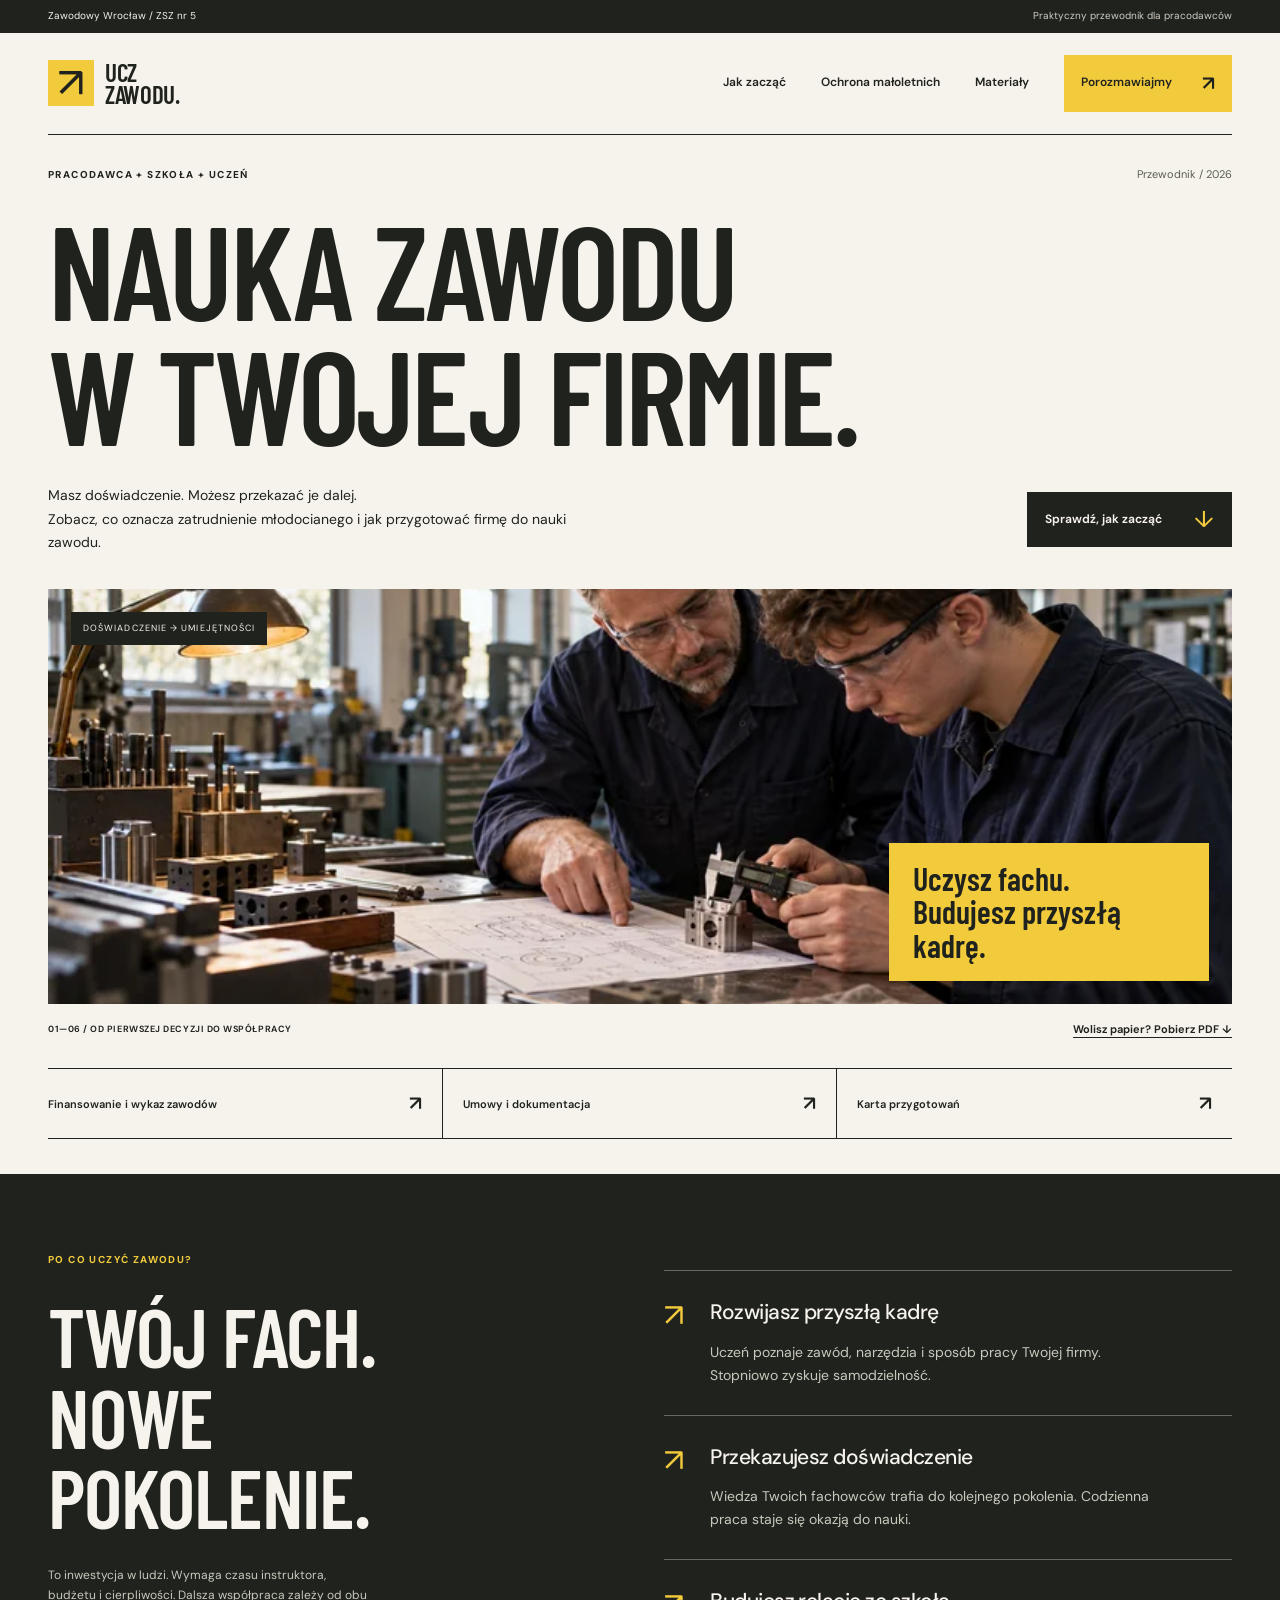
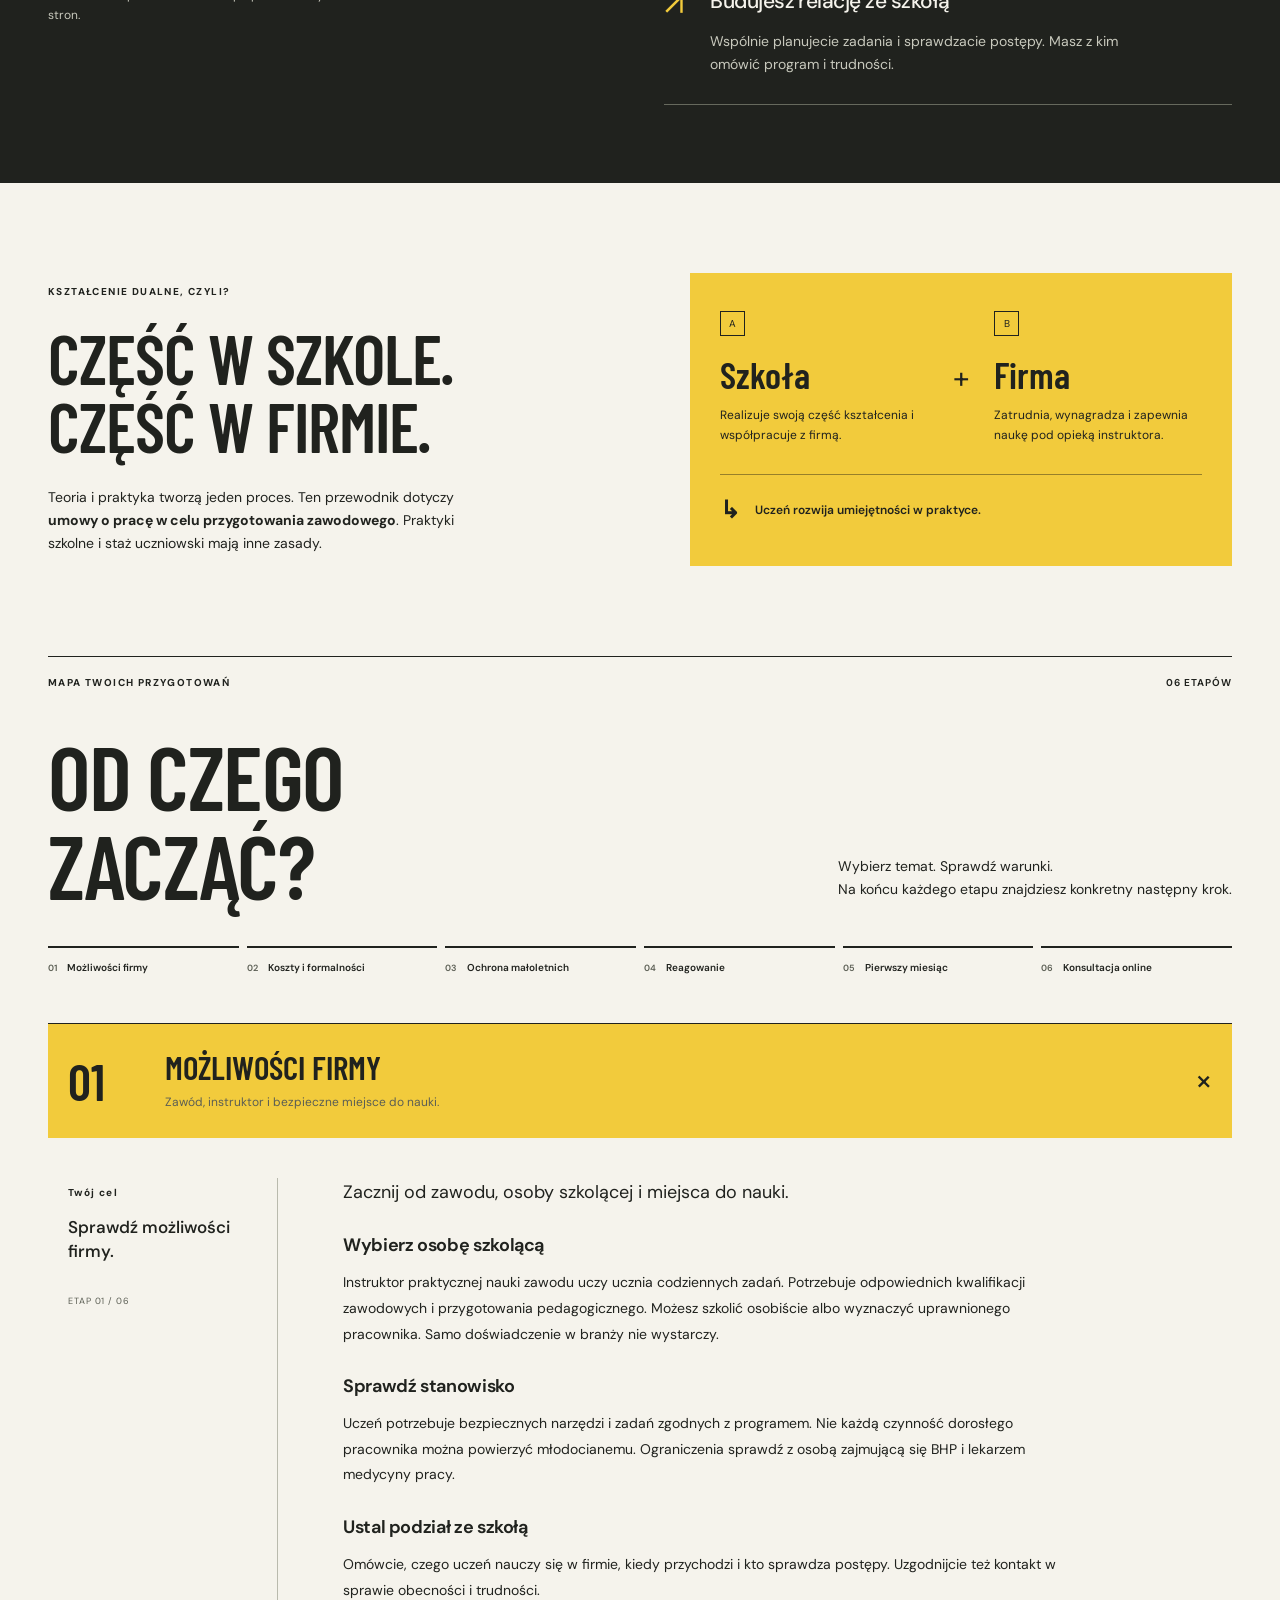
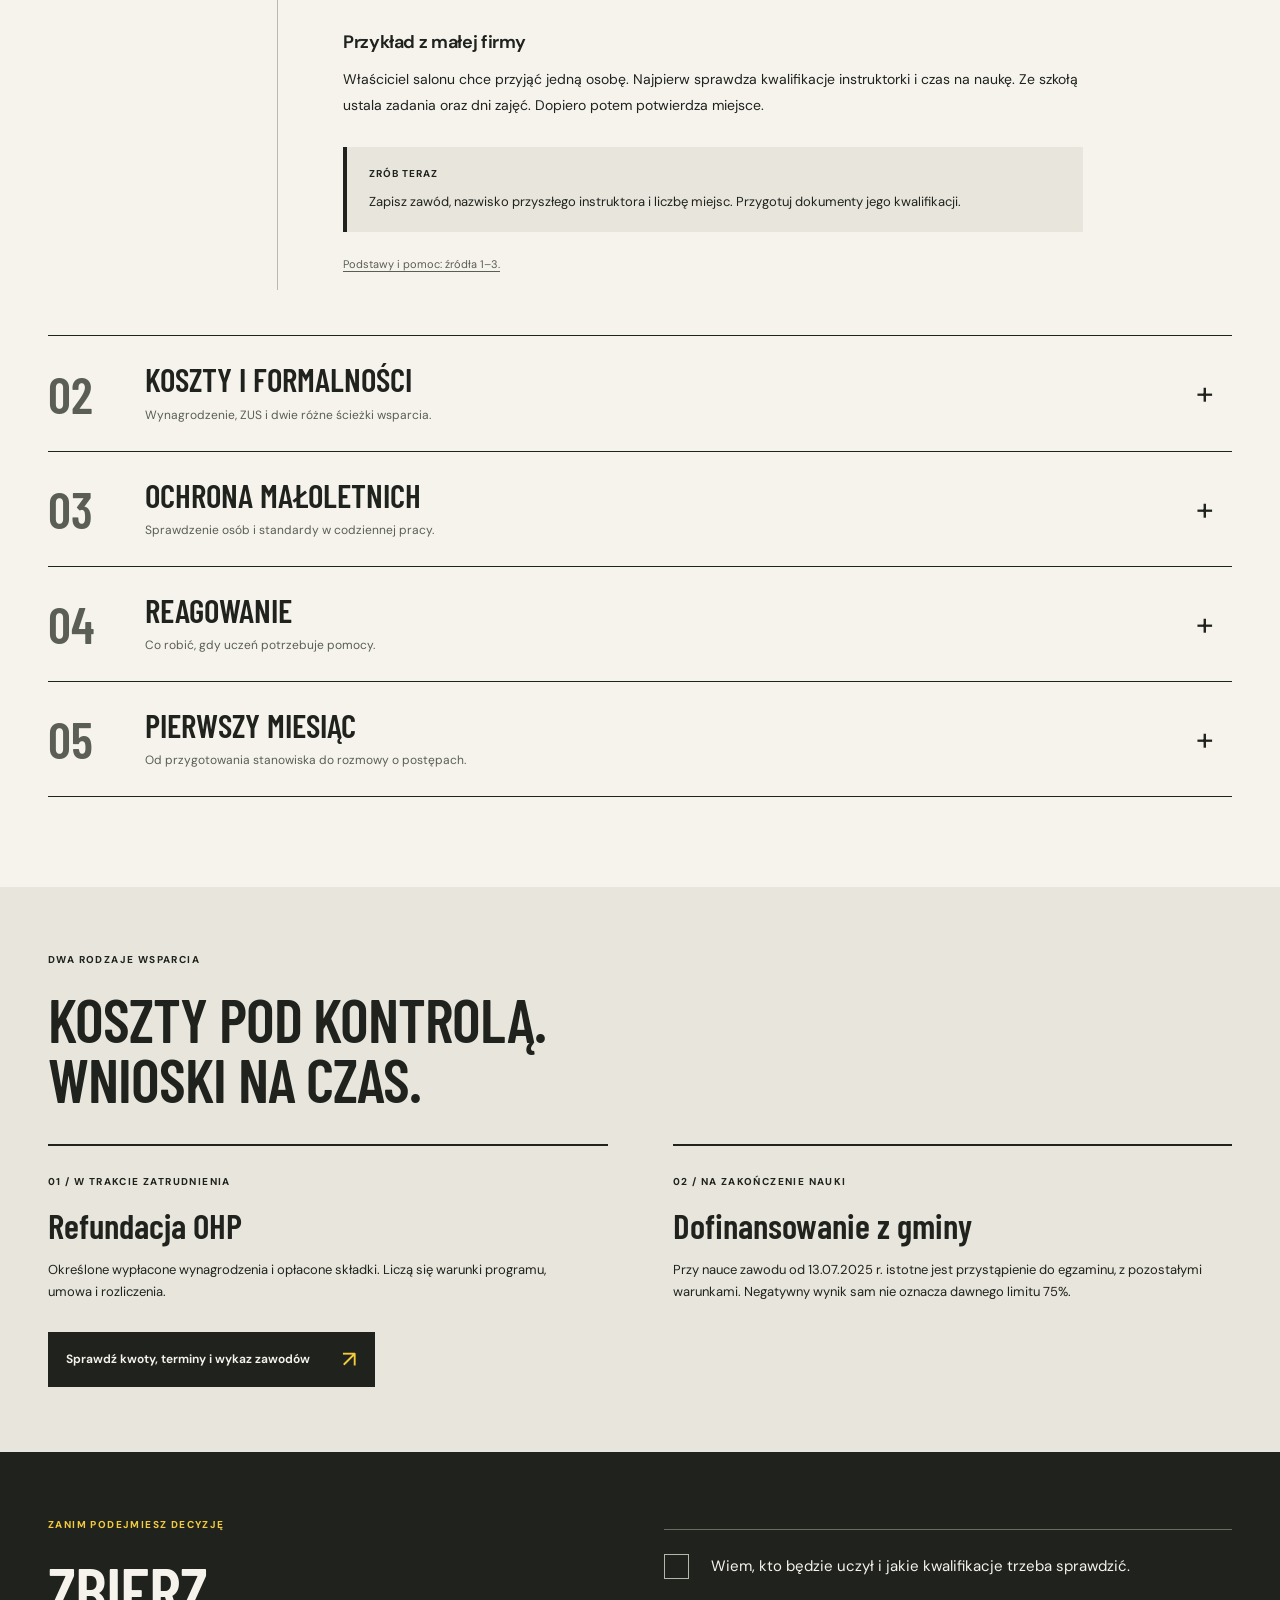
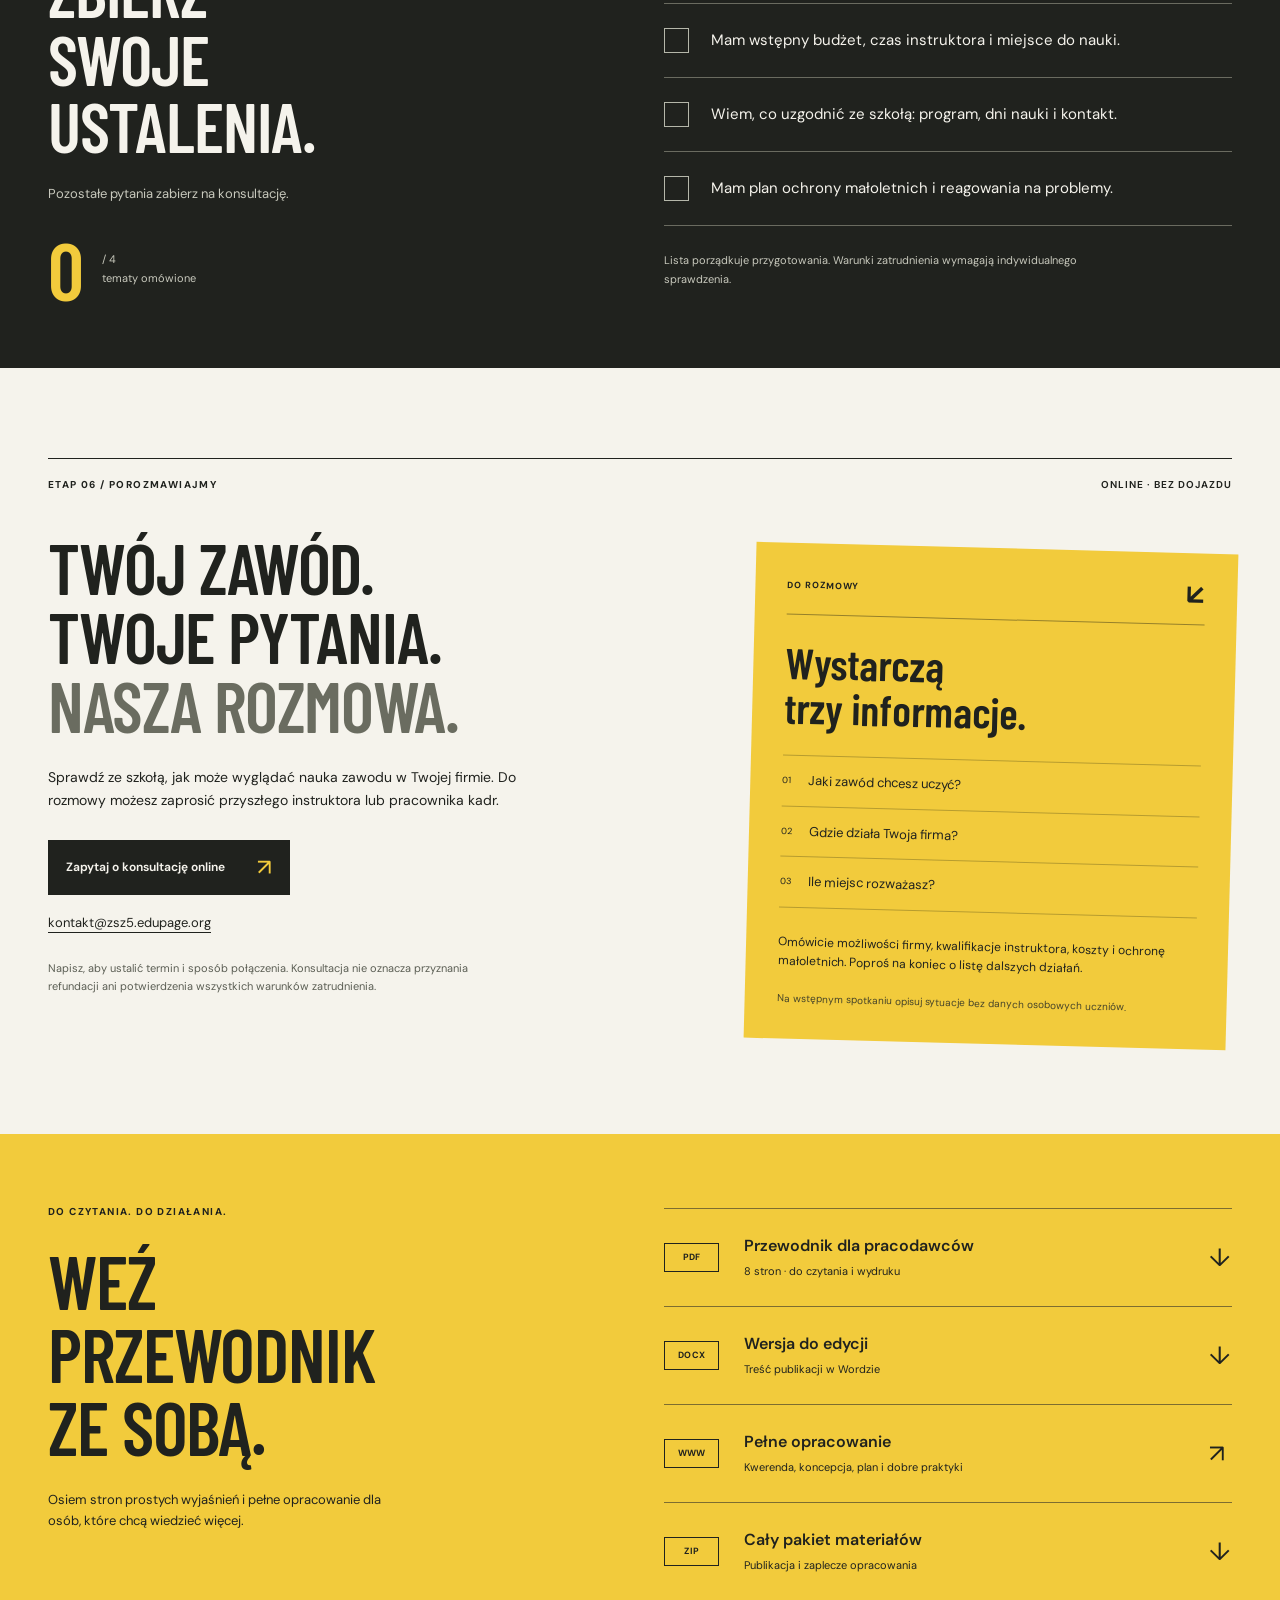
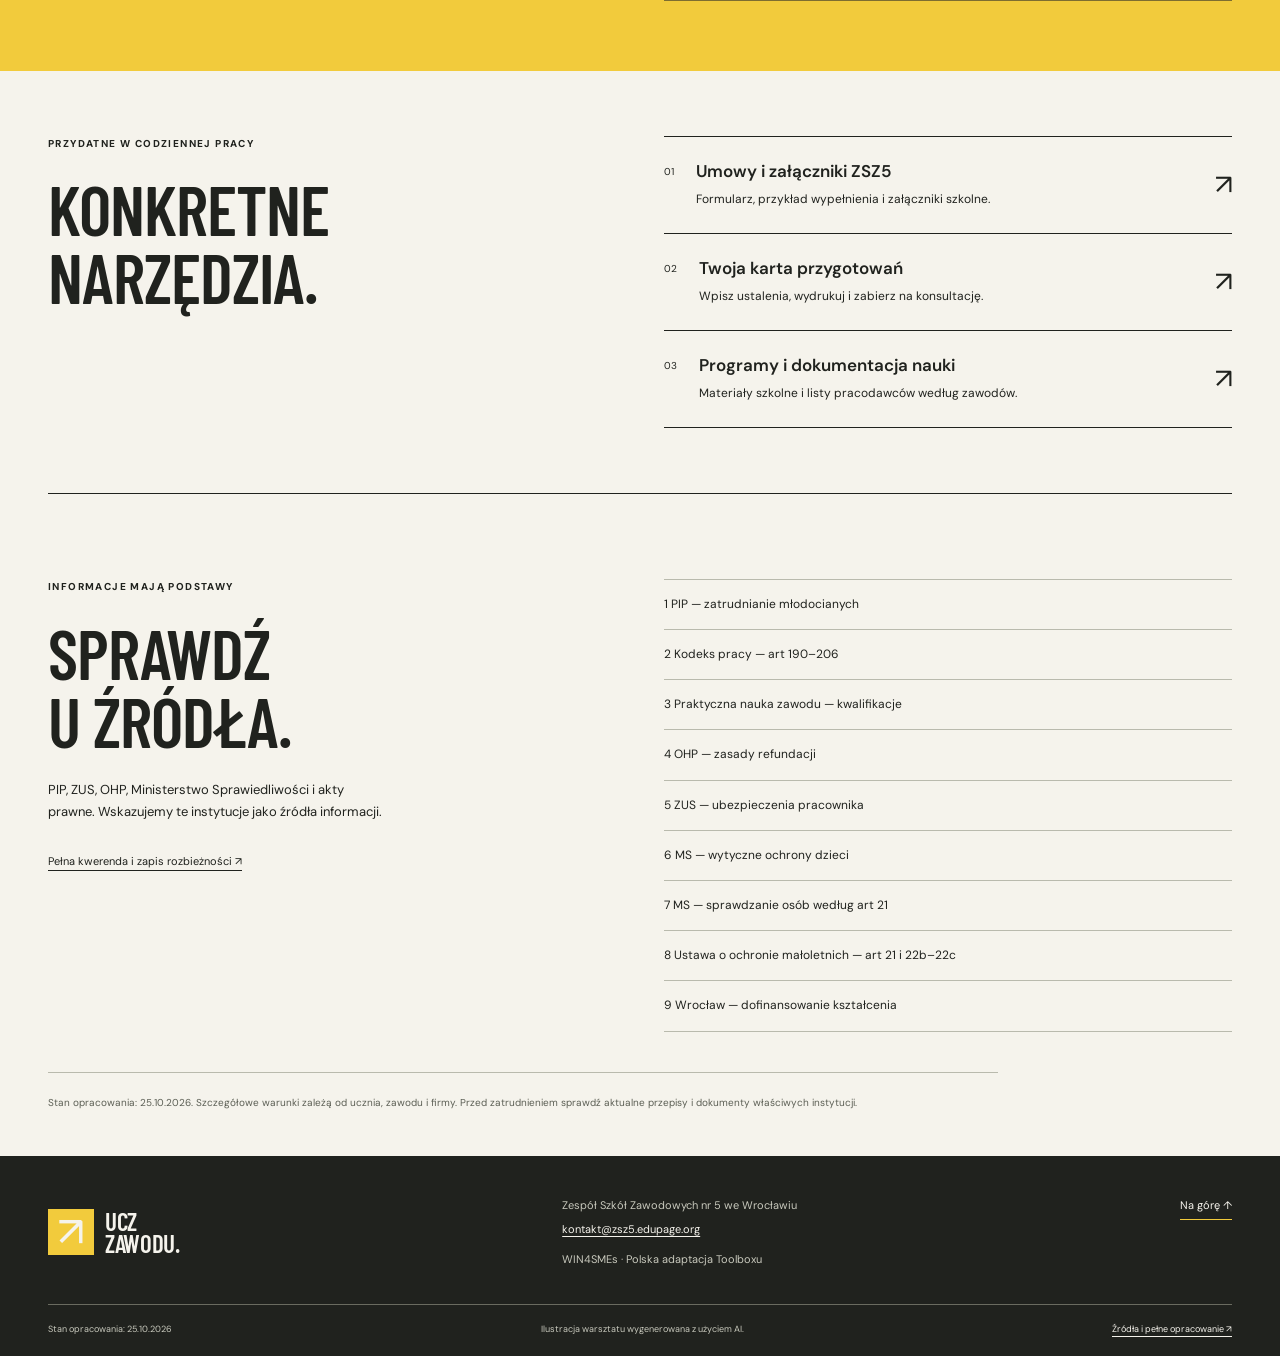
==== pracodawcy/index.html @ 510c62d0 "Replace school examples and source audit with ZSZ5 contracts and documentation" ====
<!doctype html><html lang="pl"><head><meta charset="utf-8"><meta name="viewport" content="width=device-width,initial-scale=1"><meta name="theme-color" content="#f2cb3c"><title>Nauka zawodu w Twojej firmie | Ucz zawodu</title><meta name="description" content="Przewodnik dla pracodawców. Sześć etapów: możliwości firmy, koszty, ochrona małoletnich, wdrożenie i konsultacja online."><meta property="og:title" content="Nauka zawodu w Twojej firmie"><meta property="og:description" content="Przewodnik dla pracodawców. Sześć etapów: możliwości firmy, koszty, ochrona małoletnich, wdrożenie i konsultacja online."><meta property="og:type" content="website"><meta property="og:locale" content="pl_PL"><meta property="og:image" content="https://adeodatus11.github.io/zawodowy-wroclaw/pracodawcy/assets/nauka-w-warsztacie-1600.webp"><link rel="canonical" href="https://adeodatus11.github.io/zawodowy-wroclaw/pracodawcy/"><link rel="icon" href="assets/favicon.svg" type="image/svg+xml"><link rel="preload" href="assets/barlow-condensed-semibold.woff2" as="font" type="font/woff2" crossorigin><link rel="preload" href="assets/dm-sans-variable.woff2" as="font" type="font/woff2" crossorigin><link rel="stylesheet" href="assets/atlas.css"><script src="assets/atlas.js" defer></script></head><body><a class="skip" href="#main">Przejdź do treści</a><div class="utility"><div class="container"><a href="../">Zawodowy Wrocław / ZSZ nr 5</a><span>Praktyczny przewodnik dla pracodawców</span></div></div><header class="site-header container"><a class="identity" href="./" aria-label="Ucz zawodu — strona główna"><span class="brand-symbol" aria-hidden="true">↗</span><span>UCZ<br>ZAWODU.</span></a><button class="menu-button" aria-expanded="false" aria-controls="menu" hidden>Menu <span aria-hidden="true">+</span></button><nav id="menu" aria-label="Nawigacja główna"><a href="./#przewodnik">Jak zacząć</a><a href="./#ochrona">Ochrona małoletnich</a><a href="./#materialy">Materiały</a><a class="nav-contact" href="./#konsultacja">Porozmawiajmy <span aria-hidden="true">↗</span></a></nav></header><main id="main"><section class="hero container"><div class="hero-meta"><p class="label">PRACODAWCA + SZKOŁA + UCZEŃ</p><p class="edition">Przewodnik / 2026</p></div><h1>NAUKA ZAWODU<br><span>W TWOJEJ FIRMIE.</span></h1><div class="hero-bottom"><p>Masz doświadczenie. Możesz przekazać je dalej.<br> Zobacz, co oznacza zatrudnienie młodocianego i jak przygotować firmę do nauki zawodu.</p><a class="action action-black" href="#przewodnik">Sprawdź, jak zacząć <span aria-hidden="true">↓</span></a></div><figure class="hero-scene"><img src="assets/nauka-w-warsztacie-1600.webp" srcset="assets/nauka-w-warsztacie-800.webp 800w, assets/nauka-w-warsztacie-1600.webp 1600w" sizes="(max-width:767px) calc(100vw - 36px),calc(100vw - 96px)" width="1600" height="667" fetchpriority="high" alt="Ilustracja AI: instruktor i młody dorosły wspólnie sprawdzają metalowy element przy stole warsztatowym."><figcaption><span class="scene-label">DOŚWIADCZENIE → UMIEJĘTNOŚCI</span><span class="scene-note">Uczysz fachu.<br>Budujesz przyszłą kadrę.</span></figcaption></figure><div class="hero-footnote"><span>01—06 / OD PIERWSZEJ DECYZJI DO WSPÓŁPRACY</span><a href="pliki/przewodnik-dla-pracodawcow.pdf">Wolisz papier? Pobierz PDF ↓</a></div></section><nav class="quick-resources container" aria-label="Szybki dostęp do materiałów"><a href="finansowanie.html">Finansowanie i wykaz zawodów <span aria-hidden="true">↗</span></a><a href="dokumenty.html">Umowy i dokumentacja <span aria-hidden="true">↗</span></a><a href="karta-startowa.html">Karta przygotowań <span aria-hidden="true">↗</span></a></nav>
<section class="why-section" id="korzysci"><div class="container why-layout"><div><p class="label">PO CO UCZYĆ ZAWODU?</p><h2>TWÓJ FACH.<br>NOWE<br>POKOLENIE.</h2><p class="why-note">To inwestycja w ludzi. Wymaga czasu instruktora, budżetu i cierpliwości. Dalsza współpraca zależy od obu stron.</p></div><div class="benefit-stack"><article><span>↗</span><div><h3>Rozwijasz przyszłą kadrę</h3><p>Uczeń poznaje zawód, narzędzia i sposób pracy Twojej firmy. Stopniowo zyskuje samodzielność.</p></div></article><article><span>↗</span><div><h3>Przekazujesz doświadczenie</h3><p>Wiedza Twoich fachowców trafia do kolejnego pokolenia. Codzienna praca staje się okazją do nauki.</p></div></article><article><span>↗</span><div><h3>Budujesz relację ze szkołą</h3><p>Wspólnie planujecie zadania i sprawdzacie postępy. Masz z kim omówić program i trudności.</p></div></article></div></div></section>
<section class="model-section container"><div class="model-heading"><p class="label">KSZTAŁCENIE DUALNE, CZYLI?</p><h2>CZĘŚĆ W SZKOLE.<br>CZĘŚĆ W FIRMIE.</h2><p>Teoria i praktyka tworzą jeden proces. Ten przewodnik dotyczy <strong>umowy o pracę w celu przygotowania zawodowego</strong>. Praktyki szkolne i staż uczniowski mają inne zasady.</p></div><div class="role-diagram"><div><span class="role-index">A</span><h3>Szkoła</h3><p>Realizuje swoją część kształcenia i współpracuje z firmą.</p></div><span class="role-connector" aria-hidden="true">+</span><div><span class="role-index">B</span><h3>Firma</h3><p>Zatrudnia, wynagradza i zapewnia naukę pod opieką instruktora.</p></div><p class="role-result"><span aria-hidden="true">↳</span> Uczeń rozwija umiejętności w praktyce.</p></div></section>
<section class="guide-section container" id="przewodnik"><div class="section-top"><p class="label">MAPA TWOICH PRZYGOTOWAŃ</p><span>06 ETAPÓW</span></div><div class="guide-heading"><h2>OD CZEGO<br>ZACZĄĆ?</h2><p>Wybierz temat. Sprawdź warunki.<br>Na końcu każdego etapu znajdziesz konkretny następny krok.</p></div><nav class="chapter-index" aria-label="Etapy przewodnika"><a href="#firma"><span>01</span>Możliwości firmy</a><a href="#koszty"><span>02</span>Koszty i formalności</a><a href="#ochrona"><span>03</span>Ochrona małoletnich</a><a href="#reagowanie"><span>04</span>Reagowanie</a><a href="#wdrozenie"><span>05</span>Pierwszy miesiąc</a><a href="#konsultacja"><span>06</span>Konsultacja online</a></nav><div class="chapters"><details class="chapter" id="firma" open><summary><span class="chapter-num">01</span><span class="chapter-title"><h3>Możliwości firmy</h3><span>Zawód, instruktor i bezpieczne miejsce do nauki.</span></span><span class="chapter-plus" aria-hidden="true">+</span></summary><div class="chapter-inside"><div class="chapter-aside"><span class="label">Twój cel</span><p>Sprawdź możliwości firmy.</p><span class="chapter-tag">ETAP 01 / 06</span></div><div class="prose"><p>Zacznij od zawodu, osoby szkolącej i miejsca do nauki.</p>
<h4>Wybierz osobę szkolącą</h4>
<p>Instruktor praktycznej nauki zawodu uczy ucznia codziennych zadań. Potrzebuje odpowiednich kwalifikacji zawodowych i przygotowania pedagogicznego. Możesz szkolić osobiście albo wyznaczyć uprawnionego pracownika. Samo doświadczenie w branży nie wystarczy.</p>
<h4>Sprawdź stanowisko</h4>
<p>Uczeń potrzebuje bezpiecznych narzędzi i zadań zgodnych z programem. Nie każdą czynność dorosłego pracownika można powierzyć młodocianemu. Ograniczenia sprawdź z osobą zajmującą się BHP i lekarzem medycyny pracy.</p>
<h4>Ustal podział ze szkołą</h4>
<p>Omówcie, czego uczeń nauczy się w firmie, kiedy przychodzi i kto sprawdza postępy. Uzgodnijcie też kontakt w sprawie obecności i trudności.</p>
<h4>Przykład z małej firmy</h4>
<p>Właściciel salonu chce przyjąć jedną osobę. Najpierw sprawdza kwalifikacje instruktorki i czas na naukę. Ze szkołą ustala zadania oraz dni zajęć. Dopiero potem potwierdza miejsce.</p>
<blockquote>
<p><strong>Zrób teraz</strong></p>
<p>Zapisz zawód, nazwisko przyszłego instruktora i liczbę miejsc. Przygotuj dokumenty jego kwalifikacji.</p>
</blockquote>
<p><a href="#zrodla">Podstawy i pomoc: źródła 1–3.</a></p>
</div></div></details><details class="chapter" id="koszty"><summary><span class="chapter-num">02</span><span class="chapter-title"><h3>Koszty i formalności</h3><span>Wynagrodzenie, ZUS i dwie różne ścieżki wsparcia.</span></span><span class="chapter-plus" aria-hidden="true">+</span></summary><div class="chapter-inside"><div class="chapter-aside"><span class="label">Twój cel</span><p>Ustal koszty i formalności.</p><span class="chapter-tag">ETAP 02 / 06</span></div><div class="prose"><p>Zatrudnienie ucznia oznacza płacę, składki i czas poświęcony na naukę.</p>
<h4>Policz pełny koszt</h4>
<ul>
<li>
<p>Wynagrodzenie brutto i składki finansowane przez firmę.</p>
</li>
<li>
<p>Czas instruktora oraz obsługa kadr i rozliczeń.</p>
</li>
<li>
<p>Badania, szkolenia BHP, odzież, ochrona i materiały do nauki.</p>
</li>
</ul>
<p>Minimum płacy zależy od etapu nauki i przeciętnego wynagrodzenia. Zmienia się w ciągu roku. Poproś kadry o wyliczenie na miesiąc rozpoczęcia pracy.</p>
<h4>Sprawdź dwie formy wsparcia</h4>
<p>Refundacja OHP może pokryć określone wydatki na płace i składki. Potrzebujesz wniosku, spełnienia warunków i umowy. Wydatki ponosisz przed ich rozliczeniem.</p>
<p>Dofinansowanie z gminy dotyczy kosztów kształcenia. To osobny wniosek i decyzja. Właściwa gmina zależy od miejsca zamieszkania młodocianego. Kwotę, termin i warunki sprawdź przed złożeniem wniosku.</p>
<h4>Przygotuj zatrudnienie</h4>
<p>Potrzebne są m.in. pisemna umowa, badania przed pracą, dokumentacja i zgłoszenie do ZUS. Status ucznia nie zwalnia ze składek. Umowa służy nauce zawodu; jej zakończenie nie następuje automatycznie wraz z końcem szkoły.</p>
<blockquote>
<p><strong>Zrób teraz</strong></p>
<p>Ustal z kadrami budżet i listę dokumentów. Nie odejmuj od kosztów wsparcia, którego jeszcze nie przyznano.</p>
</blockquote>
<p><a href="#zrodla">Podstawy i pomoc: źródła 1, 4 i 5.</a></p>
</div></div></details><details class="chapter" id="ochrona"><summary><span class="chapter-num">03</span><span class="chapter-title"><h3>Ochrona małoletnich</h3><span>Sprawdzenie osób i standardy w codziennej pracy.</span></span><span class="chapter-plus" aria-hidden="true">+</span></summary><div class="chapter-inside"><div class="chapter-aside"><span class="label">Twój cel</span><p>Przygotuj ochronę małoletnich.</p><span class="chapter-tag">ETAP 03 / 06</span></div><div class="prose"><p>Małoletni to osoba, która nie ukończyła 18 lat. Powinna wiedzieć, jak jest chroniona i do kogo może się zwrócić.</p>
<p>„Ustawa Kamilka” to potoczna nazwa zmian wzmacniających ochronę dzieci. W firmie prowadzącej naukę zawodu oznacza to konkretne zasady i działania. Sam podpis ucznia pod dokumentem nie wystarczy.</p>
<h4>Sprawdź osoby prowadzące naukę</h4>
<p>Przed dopuszczeniem do nauczania lub opieki ustal, kto podlega sprawdzeniu. Sprawdź wymagane rejestry i odbierz informację z Krajowego Rejestru Karnego w ustawowym zakresie. Mogą być potrzebne dokumenty zagraniczne. Zachowaj potwierdzenia. Sprawdzenie publicznej listy w internecie nie zastępuje tej procedury.</p>
<h4>Wprowadź zasady w swojej firmie</h4>
<p>Skorzystaj z ministerialnego wzoru dla nauki zawodu i dopasuj go do zakładu. Opisz bezpieczne relacje, zachowania niedozwolone, zgłaszanie problemów i reagowanie. Wyznacz odpowiedzialne osoby. Uwzględnij kontakt online, ochronę wizerunku oraz potrzeby uczniów z niepełnosprawnościami.</p>
<h4>Wyjaśnij je ludziom</h4>
<p>Przygotuj zespół. Udostępnij pełne standardy i krótszą wersję zrozumiałą dla uczniów, w lokalu i na stronie internetowej. Oceniaj je co najmniej raz na dwa lata, a wnioski zapisuj. Aktualizuj, gdy potrzeba.</p>
<blockquote>
<p><strong>Zrób teraz</strong></p>
<p>Ustal, kto wdraża standardy i sprawdza osoby szkolące. To dwa odrębne zadania.</p>
</blockquote>
<p><a href="#zrodla">Podstawy i pomoc: źródła 6–8. To mapa działań, nie gotowy komplet standardów.</a></p>
</div></div></details><details class="chapter" id="reagowanie"><summary><span class="chapter-num">04</span><span class="chapter-title"><h3>Reagowanie</h3><span>Co robić, gdy uczeń potrzebuje pomocy.</span></span><span class="chapter-plus" aria-hidden="true">+</span></summary><div class="chapter-inside"><div class="chapter-aside"><span class="label">Twój cel</span><p>Naucz zespół reagować.</p><span class="chapter-tag">ETAP 04 / 06</span></div><div class="prose"><p>Zasady mają działać także wtedy, gdy sytuacja jest nieprzyjemna lub zaskakująca.</p>
<h4>Ktoś wyśmiewa ucznia</h4>
<p>Przerwij zachowanie. Porozmawiaj z uczniem spokojnie, bez publicznego wypytywania. Zastosuj procedurę firmy i przekaż sprawę wyznaczonej osobie. Nie uznawaj poniżania za „naukę odporności”.</p>
<h4>Uczeń mówi o przemocy</h4>
<p>Wysłuchaj go i zadbaj o bezpieczeństwo. Nie obiecuj pełnej tajemnicy. Zapisz fakty i słowa ucznia, bez własnego śledztwa. Uruchom procedurę pomocy oraz właściwe zawiadomienie. Przy podejrzeniu przestępstwa może być potrzebna policja lub prokuratura; w innych sytuacjach także sąd rodzinny.</p>
<p>Jeżeli zagrożone jest życie lub zdrowie, dzwoń pod 112. Nie czekaj na konsultację online. Gdy podejrzenie dotyczy rodzica, nie przekazuj mu automatycznie informacji, które mogą narazić ucznia.</p>
<h4>Chcesz pokazać ucznia w internecie</h4>
<p>Najpierw sprawdź zasady wykorzystania wizerunku i wymagane zgody. Nauka w firmie nie oznacza zgody na zdjęcia reklamowe. Odmowa udziału w promocji nie może pogarszać traktowania ucznia.</p>
<h4>Uczeń nie wie do kogo pójść</h4>
<p>Podaj mu konkretną osobę i zastępstwo. Zapewnij inną drogę zgłoszenia, gdy problem dotyczy instruktora lub właściciela. Uzgodnij kontakt ze szkołą.</p>
<blockquote>
<p><strong>Zrób teraz</strong></p>
<p>Przećwicz z zespołem jeden przykład. Każdy powinien wiedzieć, komu i jak zgłasza problem.</p>
</blockquote>
<p>Przykłady wdrożeniowe. Dostosuj działania do zdarzenia i procedur; źródła 6–8.</p>
</div></div></details><details class="chapter" id="wdrozenie"><summary><span class="chapter-num">05</span><span class="chapter-title"><h3>Pierwszy miesiąc</h3><span>Od przygotowania stanowiska do rozmowy o postępach.</span></span><span class="chapter-plus" aria-hidden="true">+</span></summary><div class="chapter-inside"><div class="chapter-aside"><span class="label">Twój cel</span><p>Zaplanuj pierwszy miesiąc.</p><span class="chapter-tag">ETAP 05 / 06</span></div><div class="prose"><p>Uczeń powinien od początku wiedzieć, czego się uczy i kto mu pomaga.</p>
<h4>Przed pierwszym dniem</h4>
<p>Sprawdź umowę, badania, kwalifikacje instruktora i wymagane sprawdzenia osób szkolących. Przygotuj bezpieczne stanowisko, dokumenty oraz plan wdrożenia. Przed dopuszczeniem do pracy przeprowadź wymagane szkolenia BHP.</p>
<h4>Pierwszego dnia</h4>
<p>Przedstaw instruktora i zespół. Pokaż miejsce pracy, środki ochrony i drogę zgłoszenia problemu. Wyjaśnij zasady obecności, kontaktu i ochrony małoletnich. Poproś ucznia, aby własnymi słowami powiedział, co zrobi, gdy czegoś nie rozumie.</p>
<h4>W kolejnych tygodniach</h4>
<p>Zaczynaj od prostych zadań. Pokazuj, pozwalaj ćwiczyć pod nadzorem i udzielaj konkretnej informacji zwrotnej. Krótką rozmowę o postępach warto wpisać do planu tygodnia. Ze szkołą sprawdzaj realizację programu.</p>
<h4>Pamiętaj o czasie i odpoczynku</h4>
<p>Obowiązkowa nauka szkolna wlicza się do czasu pracy. Dla młodocianych obowiązują limity zależne od wieku oraz zakaz nadgodzin i pracy nocnej. Urlop planujesz według przepisów, w powiązaniu z feriami. Grafik uzgodnij ze szkołą i kadrami.</p>
<blockquote>
<p><strong>Zrób teraz</strong></p>
<p>Przygotuj plan pierwszego tygodnia. Wpisz zadania, osobę prowadzącą i termin krótkiej rozmowy o postępach.</p>
</blockquote>
<p><a href="#zrodla">Podstawy i pomoc: źródła 1–3 oraz 6–8.</a></p>
</div></div></details></div></section>
<section class="funding-band"><div class="container"><div class="funding-band-title"><p class="label">DWA RODZAJE WSPARCIA</p><h2>KOSZTY POD KONTROLĄ.<br>WNIOSKI NA CZAS.</h2></div><div class="funding-routes"><article><span class="label">01 / W TRAKCIE ZATRUDNIENIA</span><h3>Refundacja OHP</h3><p>Określone wypłacone wynagrodzenia i opłacone składki. Liczą się warunki programu, umowa i rozliczenia.</p></article><article><span class="label">02 / NA ZAKOŃCZENIE NAUKI</span><h3>Dofinansowanie z gminy</h3><p>Przy nauce zawodu od 13.07.2025 r. istotne jest przystąpienie do egzaminu, z pozostałymi warunkami. Negatywny wynik sam nie oznacza dawnego limitu 75%.</p></article></div><a class="action action-black" href="finansowanie.html">Sprawdź kwoty, terminy i wykaz zawodów <span aria-hidden="true">↗</span></a></div></section><section class="readiness-section"><div class="container readiness-layout"><div class="readiness-heading"><p class="label">ZANIM PODEJMIESZ DECYZJĘ</p><h2>ZBIERZ<br>SWOJE<br>USTALENIA.</h2><p>Pozostałe pytania zabierz na konsultację.</p><div class="readiness-counter" aria-live="polite"><strong data-check-count>0</strong><span>/ 4<br>tematy omówione</span></div></div><fieldset class="readiness"><legend class="sr-only">Lista przygotowań firmy</legend><label><input type="checkbox" data-ready><span>Wiem, kto będzie uczył i jakie kwalifikacje trzeba sprawdzić.</span></label><label><input type="checkbox" data-ready><span>Mam wstępny budżet, czas instruktora i miejsce do nauki.</span></label><label><input type="checkbox" data-ready><span>Wiem, co uzgodnić ze szkołą: program, dni nauki i kontakt.</span></label><label><input type="checkbox" data-ready><span>Mam plan ochrony małoletnich i reagowania na problemy.</span></label><p class="small">Lista porządkuje przygotowania. Warunki zatrudnienia wymagają indywidualnego sprawdzenia.</p></fieldset></div></section>
<section class="consultation container" id="konsultacja"><div class="section-top"><p class="label">ETAP 06 / POROZMAWIAJMY</p><span>ONLINE · BEZ DOJAZDU</span></div><div class="consultation-grid"><div><h2>TWÓJ ZAWÓD.<br>TWOJE PYTANIA.<br><span>NASZA ROZMOWA.</span></h2><p>Sprawdź ze szkołą, jak może wyglądać nauka zawodu w Twojej firmie. Do rozmowy możesz zaprosić przyszłego instruktora lub pracownika kadr.</p><a class="action action-black" href="mailto:kontakt@zsz5.edupage.org?subject=Konsultacja%20online%20%E2%80%94%20nauka%20zawodu&body=Dzie%C5%84%20dobry%2C%0AChc%C4%99%20sprawdzi%C4%87%20mo%C5%BCliwo%C5%9B%C4%87%20nauki%20zawodu%20w%20mojej%20firmie.%0AZaw%C3%B3d%3A%20%0AMiejscowo%C5%9B%C4%87%3A%20%0APlanowana%20liczba%20miejsc%3A%20%0ACzy%20mo%C5%BCemy%20um%C3%B3wi%C4%87%20konsultacj%C4%99%20online%3F">Zapytaj o konsultację online <span aria-hidden="true">↗</span></a><a class="email" href="mailto:kontakt@zsz5.edupage.org">kontakt@zsz5.edupage.org</a><p class="small">Napisz, aby ustalić termin i sposób połączenia. Konsultacja nie oznacza przyznania refundacji ani potwierdzenia wszystkich warunków zatrudnienia.</p></div><aside class="meeting-note"><div class="note-top"><span>DO ROZMOWY</span><span aria-hidden="true">↙</span></div><h3>Wystarczą<br>trzy informacje.</h3><ol><li><span>01</span>Jaki zawód chcesz uczyć?</li><li><span>02</span>Gdzie działa Twoja firma?</li><li><span>03</span>Ile miejsc rozważasz?</li></ol><p>Omówicie możliwości firmy, kwalifikacje instruktora, koszty i ochronę małoletnich. Poproś na koniec o listę dalszych działań.</p><p class="small">Na wstępnym spotkaniu opisuj sytuacje bez danych osobowych uczniów.</p></aside></div></section>
<section class="materials" id="materialy"><div class="container materials-layout"><div><p class="label">DO CZYTANIA. DO DZIAŁANIA.</p><h2>WEŹ<br>PRZEWODNIK<br>ZE SOBĄ.</h2><p>Osiem stron prostych wyjaśnień i pełne opracowanie dla osób, które chcą wiedzieć więcej.</p></div><div class="download-list"><a href="pliki/przewodnik-dla-pracodawcow.pdf"><span class="file-type">PDF</span><span><strong>Przewodnik dla pracodawców</strong><small>8 stron · do czytania i wydruku</small></span><span aria-hidden="true">↓</span></a><a href="pliki/przewodnik-dla-pracodawcow.docx" download><span class="file-type">DOCX</span><span><strong>Wersja do edycji</strong><small>Treść publikacji w Wordzie</small></span><span aria-hidden="true">↓</span></a><a href="opracowanie.html"><span class="file-type">WWW</span><span><strong>Pełne opracowanie</strong><small>Kwerenda, koncepcja, plan i dobre praktyki</small></span><span aria-hidden="true">↗</span></a><a href="pliki/pelne-opracowanie-pracodawcy.zip" download><span class="file-type">ZIP</span><span><strong>Cały pakiet materiałów</strong><small>Publikacja i zaplecze opracowania</small></span><span aria-hidden="true">↓</span></a></div></div></section>
<section class="toolkit container" aria-labelledby="toolkit-title"><div><p class="label">PRZYDATNE W CODZIENNEJ PRACY</p><h2 id="toolkit-title">KONKRETNE<br>NARZĘDZIA.</h2></div><div class="toolkit-links"><a href="dokumenty.html"><span>01</span><div><h3>Umowy i załączniki ZSZ5</h3><p>Formularz, przykład wypełnienia i załączniki szkolne.</p></div><span aria-hidden="true">↗</span></a><a href="karta-startowa.html"><span>02</span><div><h3>Twoja karta przygotowań</h3><p>Wpisz ustalenia, wydrukuj i zabierz na konsultację.</p></div><span aria-hidden="true">↗</span></a><a href="dokumenty.html#programy-i-dokumentacja-nauki"><span>03</span><div><h3>Programy i dokumentacja nauki</h3><p>Materiały szkolne i listy pracodawców według zawodów.</p></div><span aria-hidden="true">↗</span></a></div></section><section class="sources container" id="zrodla"><div class="sources-heading"><p class="label">INFORMACJE MAJĄ PODSTAWY</p><h2>SPRAWDŹ<br>U ŹRÓDŁA.</h2><p>PIP, ZUS, OHP, Ministerstwo Sprawiedliwości i akty prawne. Wskazujemy te instytucje jako źródła informacji.</p><a class="text-link" href="opracowanie.html#kwerenda">Pełna kwerenda i zapis rozbieżności ↗</a></div><div class="source-list"><p><a href="https://www.pip.gov.pl/dla-pracodawcow/porady-prawne/zatrudnianie-pracownikow-mlodocianych">1  PIP — zatrudnianie młodocianych</a></p>
<p><a href="https://eli.gov.pl/eli/DU/2026/1245/ogl/pol">2  Kodeks pracy — art 190–206</a></p>
<p><a href="https://eli.gov.pl/eli/DU/2019/391/ogl">3  Praktyczna nauka zawodu — kwalifikacje</a></p>
<p><a href="https://ohp.pl/rozwoj-zawodowy/refundacja/zasady/">4  OHP — zasady refundacji</a></p>
<p><a href="https://www.zus.pl/documents/10182/167561/Jestes_pracownikiem.pdf/">5  ZUS — ubezpieczenia pracownika</a></p>
<p><a href="https://www.gov.pl/web/sprawiedliwosc/standardy-ochrony-maloletnich---wytyczne">6  MS — wytyczne ochrony dzieci</a></p>
<p><a href="https://www.gov.pl/web/sprawiedliwosc/jakie-obowiazki-wynikaja-z-art-21-ustawy-o-ochronie-maloletnich">7  MS — sprawdzanie osób według art 21</a></p>
<p><a href="https://eli.gov.pl/eli/DU/2026/110/ogl">8  Ustawa o ochronie małoletnich — art 21 i 22b–22c</a></p>
<p><a href="https://bip.um.wroc.pl/sprawa-do-zalatwienia/8373/dofinansowanie-kosztow-ksztalcenia-mlodocianych-pracownikow">9  Wrocław — dofinansowanie kształcenia</a></p>
</div><p class="legal-note">Stan opracowania: 25.10.2026. Szczegółowe warunki zależą od ucznia, zawodu i firmy. Przed zatrudnieniem sprawdź aktualne przepisy i dokumenty właściwych instytucji.</p></section></main><footer class="site-footer"><div class="container footer-main"><a class="identity" href="./" aria-label="Ucz zawodu — strona główna"><span class="brand-symbol" aria-hidden="true">↗</span><span>UCZ<br>ZAWODU.</span></a><div><p>Zespół Szkół Zawodowych nr 5 we Wrocławiu</p><a href="mailto:kontakt@zsz5.edupage.org">kontakt@zsz5.edupage.org</a><p>WIN4SMEs · Polska adaptacja Toolboxu</p></div><a class="back-top" href="#main">Na górę ↑</a></div><div class="container footer-meta"><span>Stan opracowania: 25.10.2026</span><span>Ilustracja warsztatu wygenerowana z użyciem AI.</span><a href="opracowanie.html">Źródła i pełne opracowanie ↗</a></div></footer></body></html>
---- pracodawcy/assets/atlas.css ----
@font-face{font-family:Barlow Condensed;src:url(barlow-condensed-semibold.woff2) format('woff2');font-weight:600;font-display:swap}@font-face{font-family:DM Sans;src:url(dm-sans-variable.woff2) format('woff2');font-weight:100 1000;font-display:swap}
:root{--paper:#f5f3ec;--ink:#20221e;--muted:#5b5e54;--yellow:#f2cb3c;--line:#b9baad;--soft:#e8e6dc;--display:'Barlow Condensed',Impact,sans-serif;--body:'DM Sans',sans-serif;color-scheme:light}
*{box-sizing:border-box}html{scroll-behavior:smooth;scroll-padding-top:22px}body{margin:0;background:var(--paper);color:var(--ink);font:16px/1.65 var(--body);-webkit-font-smoothing:antialiased}h1,h2,h3,h4,p,figure{margin:0}a{color:inherit;text-decoration:none}button,input{font:inherit}a,button,input,summary{-webkit-tap-highlight-color:transparent}a:focus-visible,button:focus-visible,input:focus-visible,summary:focus-visible,[tabindex]:focus-visible{outline:3px solid var(--ink);outline-offset:5px}img{display:block;max-width:100%;object-fit:cover}.container{width:calc(100% - 96px);max-width:1344px;margin-inline:auto}.label{font-size:10px;line-height:1.5;letter-spacing:.14em;font-weight:750}.small{font-size:12px;line-height:1.7}.sr-only{position:absolute;width:1px;height:1px;padding:0;margin:-1px;overflow:hidden;clip:rect(0,0,0,0);white-space:nowrap;border:0}.skip{position:fixed;top:-100px;left:12px;background:var(--yellow);padding:15px;z-index:100}.skip:focus{top:12px}.utility{background:var(--ink);color:var(--paper);font-size:10px;padding-block:8px}.utility .container{display:flex;justify-content:space-between;gap:20px}.utility a:hover{text-decoration:underline}.utility span{color:#cfcec4}.site-header{display:flex;align-items:center;justify-content:space-between;min-height:102px;border-bottom:1px solid var(--ink)}.identity{display:inline-flex;gap:11px;align-items:center;font-family:var(--display);font-weight:600;font-size:25px;line-height:.9;letter-spacing:-.015em}.brand-symbol{display:grid;place-content:center;width:46px;height:46px;background:var(--yellow);font-family:var(--body);font-size:42px;line-height:1;font-weight:450}.site-header nav{display:flex;align-items:center;gap:35px;font-size:12px;font-weight:600}.site-header nav>a{padding-block:12px}.site-header nav>a:hover{text-decoration:underline;text-underline-offset:5px}.site-header nav>a.nav-contact{background:var(--yellow);padding:12px 17px;display:flex;align-items:center;gap:30px}.nav-contact span{font-size:20px}.menu-button{display:none}.hero{padding-top:30px}.hero-meta{display:flex;justify-content:space-between;gap:30px;margin-bottom:23px;align-items:baseline}.edition{font-size:11px;color:var(--muted)}h1{font:600 clamp(80px,10.4vw,150px)/.94 var(--display);letter-spacing:-.025em}.hero h1 span{white-space:nowrap}.hero-bottom{display:flex;justify-content:space-between;align-items:center;gap:40px;padding-block:28px 34px}.hero-bottom>p{font-size:14px;max-width:540px;line-height:1.7}.action{display:inline-flex;align-items:center;justify-content:space-between;gap:32px;padding:16px 18px;font-size:12px;font-weight:650;line-height:1.4;transition:background .18s,color .18s}.action>span{font-size:23px;font-weight:450;line-height:1;flex-shrink:0}.action-black{color:var(--paper);background:var(--ink)}.action-black>span{color:var(--yellow)}.action-black:hover{background:#3d4137}.action:active{transform:translateY(1px)}.hero-scene{height:415px;position:relative;overflow:hidden;background:#a39e8b}.hero-scene img{width:100%;height:100%;object-position:center 51%}.hero-scene figcaption{position:absolute;inset:0;display:flex;flex-direction:column;align-items:flex-start;justify-content:space-between;padding:23px}.scene-label{font-size:9px;letter-spacing:.12em;background:var(--ink);color:var(--paper);padding:9px 12px}.scene-note{background:var(--yellow);font:600 32px/1.05 var(--display);padding:19px 24px;align-self:flex-end;max-width:320px}.hero-footnote{display:flex;justify-content:space-between;gap:20px;align-items:center;padding-block:16px 30px;font-size:9px;font-weight:650;letter-spacing:.06em}.hero-footnote a{text-decoration:underline;text-underline-offset:4px;letter-spacing:0;font-size:11px}.why-section{background:var(--ink);color:var(--paper);margin-top:35px;padding-block:78px}.why-layout{display:grid;grid-template-columns:1fr 1.1fr;gap:100px}.why-layout .label{color:var(--yellow);margin-bottom:28px}h2{font:600 clamp(46px,5.4vw,78px)/.98 var(--display);letter-spacing:-.015em}.why-layout h2{font-size:clamp(60px,6.4vw,92px)}.why-note{font-size:12px;color:#c8c9bd;max-width:320px;margin-top:30px}.benefit-stack{padding-top:18px}.benefit-stack article{display:flex;align-items:flex-start;gap:26px;padding-block:28px;border-top:1px solid #66695d}.benefit-stack article:last-child{border-bottom:1px solid #66695d}.benefit-stack article>span{color:var(--yellow);font-size:32px;line-height:1}.benefit-stack h3{font-size:21px;font-weight:500;letter-spacing:-.025em;line-height:1.3}.benefit-stack p{font-size:14px;color:#c8c9bd;margin-top:14px;max-width:440px}.model-section{padding-block:90px;display:grid;grid-template-columns:1fr 1fr;gap:100px;align-items:center}.model-heading .label{margin-bottom:25px}.model-heading>p:last-child{font-size:14px;max-width:430px;margin-top:26px}.role-diagram{display:grid;grid-template-columns:1fr 30px 1fr;gap:10px 18px;background:var(--yellow);padding:36px 30px}.role-index{display:inline-block;font-size:10px;border:1px solid var(--ink);width:25px;height:25px;text-align:center;line-height:23px;margin-bottom:20px}.role-diagram h3{font:600 37px/1 var(--display);margin-bottom:12px}.role-diagram p{font-size:12px;line-height:1.7}.role-connector{font-size:30px;align-self:center;text-align:center}.role-result{grid-column:1/-1;border-top:1px solid #97802a;margin-top:18px;padding-top:15px;display:flex;gap:15px;align-items:center;font-weight:600}.role-result span{font-size:24px}.guide-section{padding-bottom:90px}.section-top{border-top:1px solid var(--ink);padding-top:18px;display:flex;justify-content:space-between;gap:25px;font-size:10px;font-weight:650;letter-spacing:.1em}.guide-heading{display:flex;justify-content:space-between;align-items:flex-end;gap:35px;margin-block:38px}.guide-heading p{font-size:14px;max-width:400px;margin-bottom:7px}.guide-heading h2{font-size:clamp(60px,7.1vw,102px)}.chapter-index{display:grid;grid-template-columns:repeat(6,minmax(0,1fr));gap:8px;margin-bottom:34px}.chapter-index>a{display:flex;align-items:baseline;gap:10px;border-top:2px solid var(--ink);padding:12px 0;font-size:10px;font-weight:600}.chapter-index>a span{font-size:9px;color:var(--muted)}.chapter-index>a:hover{border-color:#987d10;color:#6f5900}.chapter{border-top:1px solid var(--ink);scroll-margin-top:22px}.chapter:last-child{border-bottom:1px solid var(--ink)}.chapter summary{display:flex;align-items:center;gap:32px;padding:25px 18px 25px 0;cursor:pointer;list-style:none;transition:background .18s}.chapter summary::-webkit-details-marker{display:none}.chapter-num{font:600 51px/1 var(--display);color:var(--muted);min-width:65px}.chapter-title{flex:1}.chapter-title h3{font:600 33px/1.1 var(--display);text-transform:uppercase;letter-spacing:0}.chapter-title>span{font-size:12px;display:block;margin-top:8px;color:var(--muted)}.chapter-plus{font-size:32px;font-weight:400;line-height:1;transition:transform .2s}.chapter[open]>.chapter-inside{animation:chapter-open .25s ease-out}.chapter[open]>summary{background:var(--yellow);padding-left:20px}.chapter[open] .chapter-num{color:var(--ink)}.chapter[open] .chapter-plus{transform:rotate(45deg)}.chapter summary:hover{background:var(--soft)}.chapter[open] summary:hover{background:#eac132}.chapter-inside{display:grid;grid-template-columns:210px minmax(0,1fr);gap:65px;padding:40px 25px 45px 20px}.chapter-aside{border-right:1px solid var(--line);padding-right:30px}.chapter-aside>p{font-size:17px;line-height:1.4;margin-top:12px;font-weight:550}.chapter-tag{display:block;font-size:9px;letter-spacing:.1em;color:var(--muted);margin-top:30px}.prose{max-width:740px}.prose>p:first-child{font-size:18px;line-height:1.6;margin-bottom:25px}.prose p,.prose li{font-size:14px;line-height:1.85;margin-bottom:16px}.prose h4{font-size:18px;line-height:1.35;letter-spacing:-.02em;margin-block:27px 12px;font-weight:650}.prose ul{padding-left:19px;margin-block:10px 20px}.prose li{margin-bottom:5px}.prose li p{margin:0}.prose a,.research-prose a{text-decoration:underline;text-underline-offset:3px}.prose a:hover,.research-prose a:hover{background:var(--yellow)}.prose blockquote{border-left:4px solid var(--ink);background:var(--soft);padding:18px 22px;margin:28px 0 22px}.prose blockquote p{font-size:13px;margin:0}.prose blockquote p:first-child{font-size:10px;letter-spacing:.1em;text-transform:uppercase;margin-bottom:7px}.prose>p:last-child{font-size:11px;color:var(--muted)}.readiness-section{background:var(--ink);color:var(--paper);padding-block:65px}.readiness-layout{display:grid;grid-template-columns:1fr 1.1fr;gap:100px}.readiness-heading .label{color:var(--yellow);margin-bottom:25px}.readiness-heading>p:not(.label){font-size:13px;color:#c8c9bd;margin-top:23px}.readiness-counter{display:flex;gap:18px;align-items:center;margin-top:30px}.readiness-counter strong{font:600 80px/.85 var(--display);color:var(--yellow)}.readiness-counter>span{font-size:11px;line-height:1.7;color:#c8c9bd}.readiness{margin:12px 0 0;padding:0;border:0;min-width:0}.readiness label{display:flex;align-items:center;gap:22px;padding-block:24px;border-top:1px solid #6a6b60;cursor:pointer;font-size:15px;line-height:1.6}.readiness label:nth-last-child(2){border-bottom:1px solid #6a6b60}.readiness input{appearance:none;flex-shrink:0;margin:0;width:25px;height:25px;border:1px solid #b5b7aa;background:transparent;display:grid;place-content:center;cursor:pointer}.readiness input:checked{background:var(--yellow);border-color:var(--yellow)}.readiness input:checked::after{content:'✓';color:var(--ink);font-size:19px;font-weight:800}.readiness input:focus-visible{outline-color:var(--yellow)}.readiness label:has(input:checked){color:var(--yellow)}.readiness>.small{color:#c8c9bd;max-width:440px;margin-top:25px;font-size:11px}.consultation{padding-block:90px}.consultation-grid{display:grid;grid-template-columns:1.25fr 1fr;gap:100px;margin-top:40px;align-items:start}.consultation h2{font-size:clamp(48px,5.5vw,79px)}.consultation h2 span{color:#6a6c60}.consultation-grid>div>p:not(.small){font-size:14px;max-width:470px;margin-top:26px}.consultation .action{margin-block:28px 17px}.email{display:block;font-size:13px;text-decoration:underline;text-underline-offset:5px;overflow-wrap:anywhere;width:fit-content}.consultation .small{font-size:11px;max-width:430px;color:var(--muted);margin-top:25px}.meeting-note{background:var(--yellow);padding:28px 32px 32px;transform:rotate(1.5deg);margin-top:15px}.note-top{display:flex;justify-content:space-between;align-items:center;font-size:9px;letter-spacing:.1em;font-weight:700;border-bottom:1px solid #96802a;padding-bottom:15px}.note-top span:last-child{font-size:28px;line-height:1}.meeting-note h3{font:600 43px/1.05 var(--display);margin-top:25px}.meeting-note ol{list-style:none;padding:0;margin-block:25px}.meeting-note li{display:flex;gap:17px;font-size:13px;border-top:1px solid #b79c2f;padding:14px 0}.meeting-note li:last-child{border-bottom:1px solid #b79c2f}.meeting-note li span{font-size:9px;padding-top:3px}.meeting-note>p{font-size:12px}.meeting-note>.small{color:#454329;font-size:10px;margin-top:18px}.materials{background:var(--yellow);padding-block:70px}.materials-layout{display:grid;grid-template-columns:1fr 1.1fr;gap:100px}.materials .label{margin-bottom:26px}.materials h2{font-size:clamp(50px,5.8vw,83px)}.materials p:not(.label){font-size:13px;max-width:340px;margin-top:25px}.download-list{padding-top:4px}.download-list>a{border-top:1px solid #7e6d30;display:grid;grid-template-columns:55px minmax(0,1fr) 23px;gap:25px;padding-block:26px;align-items:center}.download-list>a:last-child{border-bottom:1px solid #7e6d30}.file-type{border:1px solid var(--ink);text-align:center;padding:6px 3px;font-size:9px;letter-spacing:.04em;font-weight:700}.download-list strong{display:block;font-size:16px;font-weight:600;line-height:1.4}.download-list small{display:block;font-size:11px;margin-top:5px;line-height:1.6}.download-list>a>span:last-child{font-size:25px}.download-list>a:hover strong{text-decoration:underline;text-underline-offset:4px}.sources{padding-block:85px 45px;display:grid;grid-template-columns:1fr 1.1fr;gap:40px 100px}.sources-heading>.label{margin-bottom:25px}.sources-heading>p:not(.label){font-size:13px;max-width:340px;margin-block:25px}.text-link{font-size:11px;text-decoration:underline;text-underline-offset:5px}.source-list p{border-top:1px solid var(--line)}.source-list p:last-child{border-bottom:1px solid var(--line)}.source-list a{display:block;padding-block:15px;font-size:12px;line-height:1.6}.source-list a:hover{text-decoration:underline;text-underline-offset:4px}.legal-note{grid-column:1/-1;border-top:1px solid var(--line);font-size:10px;color:var(--muted);padding-top:22px;max-width:950px}.site-footer{background:var(--ink);color:var(--paper);padding-block:40px 20px}.footer-main{display:flex;gap:45px;justify-content:space-between;align-items:center}.footer-main>div{font-size:11px;color:#c8c9bd}.footer-main>div>a{text-decoration:underline;text-underline-offset:3px;display:inline-block;margin-block:6px 12px;color:var(--paper)}.back-top{font-size:11px;border-bottom:1px solid var(--yellow);padding-bottom:5px;align-self:flex-start}.footer-meta{border-top:1px solid #6a6b60;padding-top:17px;margin-top:35px;font-size:9px;color:#c8c9bd;display:flex;gap:25px;justify-content:space-between}.footer-meta a{color:var(--paper);text-decoration:underline;text-underline-offset:4px}.research-hero{padding-block:38px 50px}.research-hero .label{margin-bottom:27px}.research-hero h1{font-size:clamp(70px,9vw,130px)}.research-hero .hero-bottom{padding-bottom:0}.research-layout{display:grid;grid-template-columns:245px minmax(0,1fr);gap:70px;padding-bottom:80px}.research-nav{position:sticky;top:25px;padding-top:15px}.research-nav nav{display:block;margin-bottom:30px}.research-nav nav a{display:flex;gap:15px;font-size:11px;line-height:1.65;padding:17px 0;border-top:1px solid var(--line)}.research-nav nav a:last-child{border-bottom:1px solid var(--line)}.research-nav nav a span{font-size:9px;flex-shrink:0;padding-top:2px}.research-nav nav a:hover{text-decoration:underline}.research-content{min-width:0}.research-note{border-left:4px solid var(--ink);padding:22px 25px;background:var(--yellow);font-size:12px;margin-top:15px}.research-note p{margin-top:8px}.research-document{padding-block:45px;border-bottom:1px solid var(--ink);scroll-margin-top:25px}.research-document>.label{margin-bottom:20px}.research-document>h2{font-size:44px;line-height:1.05;margin-bottom:30px}.research-prose{overflow-wrap:anywhere}.research-prose h3{font-size:20px;letter-spacing:-.03em;line-height:1.4;margin-block:32px 15px}.research-prose p,.research-prose li{font-size:13px;line-height:1.8;margin-bottom:14px}.research-prose ol,.research-prose ul{padding-left:22px}.table-scroll{overflow-x:auto;margin-block:25px;border:1px solid var(--line)}.table-scroll table{width:100%;min-width:600px;border-collapse:collapse;font-size:11px;line-height:1.6;overflow-wrap:normal}.table-scroll td,.table-scroll th{text-align:left;vertical-align:top;padding:12px;border-bottom:1px solid var(--line)}.table-scroll th{background:var(--soft)}.table-scroll tr:last-child td{border-bottom:0}@keyframes chapter-open{from{opacity:.3;transform:translateY(-5px)}to{opacity:1;transform:none}}
@media(min-width:1450px){.hero-scene{height:470px}}@media(max-width:1100px){.container{width:calc(100% - 64px)}.site-header nav{gap:22px;font-size:11px}.site-header{min-height:90px}.hero h1{font-size:11.3vw}.hero-scene{height:355px}.why-layout,.model-section,.readiness-layout,.materials-layout,.sources{gap:55px}.model-section{padding-block:70px}.model-heading h2{font-size:57px}.role-diagram{padding:25px;column-gap:10px}.guide-heading{margin-top:30px}.chapter-index{grid-template-columns:repeat(3,minmax(0,1fr));gap:0 20px}.chapter-inside{grid-template-columns:155px minmax(0,1fr);gap:35px}.chapter-aside{padding-right:22px}.consultation-grid{gap:45px;grid-template-columns:1.1fr 1fr}.consultation h2{font-size:5.7vw}.meeting-note{padding:23px}.download-list>a{gap:18px;grid-template-columns:48px minmax(0,1fr) 20px}.research-layout{gap:40px;grid-template-columns:205px minmax(0,1fr)}}
@media(max-width:767px){.container{width:calc(100% - 36px)}.utility{font-size:9px;padding-block:7px}.utility span{display:none}.site-header{min-height:83px;flex-wrap:wrap;gap:0;align-content:center}.identity{font-size:23px;gap:9px}.brand-symbol{width:40px;height:40px;font-size:36px}.menu-button:not([hidden]){display:flex;gap:20px;align-items:center;background:transparent;color:var(--ink);border:1px solid var(--ink);padding:7px 12px;font-size:11px}.menu-button span{font-size:24px;line-height:1}.site-header nav{width:100%;display:grid;grid-template-columns:1fr 1fr;gap:0 16px;padding-block:15px;font-size:11px}.js .site-header nav{display:none}.js .site-header nav.open{display:grid}.site-header nav>a{padding-block:11px}.site-header nav>a.nav-contact{padding:10px 12px;gap:12px;margin-top:3px}.nav-contact span{font-size:16px}.hero{padding-top:21px}.hero-meta{margin-bottom:22px;gap:15px}.hero-meta>.label{font-size:8px;letter-spacing:.1em}.edition{font-size:9px}.hero h1{font-size:clamp(42px,13.7vw,98px);line-height:.98;letter-spacing:-.02em}.hero-bottom{display:block;padding-block:22px 27px}.hero-bottom>p{font-size:12px;max-width:450px;line-height:1.8}.hero-bottom>p br{display:none}.hero-bottom .action{margin-top:22px}.action{padding:14px 16px;font-size:11px;gap:28px}.hero-scene{height:330px;margin-inline:0}.hero-scene img{object-position:62% center}.hero-scene figcaption{padding:13px}.scene-label{font-size:7px;padding:7px 9px;letter-spacing:.06em}.scene-note{font-size:26px;padding:14px 17px;max-width:230px}.hero-footnote{font-size:7px;letter-spacing:.02em;align-items:flex-start;gap:14px;padding-block:13px 20px}.hero-footnote>span{max-width:150px}.hero-footnote a{font-size:9px;text-align:right;max-width:130px}.why-section{margin-top:15px;padding-block:44px}.why-layout{grid-template-columns:1fr;gap:30px}.why-layout h2{font-size:64px}.why-layout .label{margin-bottom:23px}.why-note{font-size:11px;max-width:310px;margin-top:24px}.benefit-stack{padding-top:0}.benefit-stack article{gap:20px;padding-block:23px}.benefit-stack h3{font-size:19px}.benefit-stack p{font-size:12px;margin-top:10px}.benefit-stack article>span{font-size:27px}.model-section{grid-template-columns:1fr;gap:30px;padding-block:48px}.model-heading .label{font-size:9px;margin-bottom:20px}.model-heading h2{font-size:49px}.model-heading>p:last-child{font-size:12px;margin-top:22px}.role-diagram{padding:25px 22px;gap:10px;grid-template-columns:minmax(0,1fr) 20px minmax(0,1fr)}.role-diagram h3{font-size:33px}.role-diagram p{font-size:11px}.role-index{margin-bottom:18px}.role-result{font-size:10px!important}.guide-section{padding-bottom:45px}.section-top{font-size:8px;letter-spacing:.05em;gap:15px;padding-top:14px}.section-top .label{font-size:8px;letter-spacing:.08em}.guide-heading{display:block;margin-block:25px}.guide-heading h2{font-size:65px}.guide-heading p{font-size:12px;margin-top:23px}.chapter-index{grid-template-columns:repeat(2,minmax(0,1fr));gap:0 14px;margin-bottom:27px}.chapter-index>a{font-size:9px;gap:8px;padding-block:11px}.chapter-index>a span{font-size:8px}.chapter summary{gap:16px;padding-block:22px;padding-right:6px}.chapter-num{font-size:39px;min-width:38px}.chapter-title h3{font-size:26px;line-height:1.05}.chapter-title>span{font-size:10px;line-height:1.65;margin-top:7px}.chapter-plus{font-size:27px;flex-shrink:0}.chapter[open]>summary{padding-left:12px;padding-right:12px}.chapter-inside{grid-template-columns:minmax(0,1fr);gap:23px;padding:25px 0 30px}.chapter-aside{border-right:0;border-bottom:1px solid var(--line);padding:0 0 17px;display:flex;align-items:baseline;gap:15px}.chapter-aside>.label{font-size:8px;white-space:nowrap;flex-shrink:0}.chapter-aside>p{font-size:12px;line-height:1.5;margin:0}.chapter-tag{display:none}.prose>p:first-child{font-size:16px;line-height:1.7;margin-bottom:22px}.prose p,.prose li{font-size:13px;line-height:1.85}.prose h4{font-size:17px;margin-top:25px}.prose blockquote{padding:17px;margin-block:25px}.prose blockquote p{font-size:12px}.prose>p:last-child{font-size:10px}.readiness-section{padding-block:43px}.readiness-layout{grid-template-columns:1fr;gap:30px}.readiness-heading h2{font-size:60px}.readiness-heading>p:not(.label){font-size:12px;max-width:280px}.readiness-counter{gap:16px;margin-top:23px}.readiness-counter strong{font-size:64px}.readiness-counter>span{font-size:10px}.readiness{margin:0}.readiness label{font-size:13px;gap:18px;padding-block:22px}.readiness input{width:23px;height:23px}.readiness>.small{font-size:10px;margin-top:20px}.consultation{padding-block:48px}.consultation-grid{grid-template-columns:1fr;gap:35px;margin-top:27px}.consultation h2{font-size:clamp(43px,10.7vw,65px)}.consultation-grid>div>p:not(.small){font-size:13px;margin-top:23px}.consultation .action{margin-top:23px;max-width:100%;gap:20px}.email{font-size:12px}.consultation .small{font-size:10px}.meeting-note{margin:0 4px;padding:24px;transform:rotate(1deg)}.meeting-note h3{font-size:39px}.meeting-note ol{margin-block:23px}.meeting-note li{font-size:12px}.meeting-note>p{font-size:11px}.materials{padding-block:45px}.materials-layout{grid-template-columns:1fr;gap:30px}.materials h2{font-size:60px}.materials p:not(.label){font-size:12px;max-width:300px;margin-top:23px}.download-list{padding:0}.download-list>a{grid-template-columns:45px minmax(0,1fr) 18px;gap:15px;padding-block:23px}.download-list strong{font-size:13px}.download-list small{font-size:10px}.file-type{font-size:8px;padding:5px 2px}.download-list>a>span:last-child{font-size:22px}.sources{grid-template-columns:1fr;gap:28px;padding-block:48px 30px}.sources h2{font-size:57px}.sources-heading>.label{font-size:9px;margin-bottom:23px}.sources-heading>p:not(.label){font-size:12px;margin-block:22px}.source-list a{font-size:11px;padding-block:14px}.legal-note{font-size:9px;grid-column:auto}.site-footer{padding-block:30px 18px}.footer-main{display:grid;grid-template-columns:1fr auto;gap:25px}.footer-main>div{grid-column:1/-1;grid-row:2;font-size:10px}.footer-meta{flex-direction:column;gap:10px;font-size:8px;margin-top:25px;padding-top:17px}.back-top{font-size:10px}.research-hero{padding-block:27px 35px}.research-hero>.label{font-size:8px;margin-bottom:22px}.research-hero h1{font-size:clamp(57px,14vw,90px)}.research-hero .hero-bottom{padding-bottom:0}.research-layout{grid-template-columns:minmax(0,1fr);gap:28px;padding-bottom:45px}.research-nav{position:static;padding:0;min-width:0}.research-nav nav{display:grid;grid-template-columns:repeat(2,minmax(0,1fr));gap:0 15px;margin-bottom:20px}.research-nav nav a{font-size:10px;gap:10px;padding-block:14px}.research-nav nav a:last-child{border-bottom:0}.research-note{font-size:11px;padding:20px;margin:0}.research-document{padding-block:34px}.research-document>h2{font-size:35px;margin-bottom:25px}.research-prose h3{font-size:18px}.research-prose p,.research-prose li{font-size:12px}}
@media(prefers-reduced-motion:reduce){html{scroll-behavior:auto}*,*::before,*::after{animation:none!important;transition:none!important}}
@media print{.utility,.site-header,.site-footer,.skip,.action,.chapter-index,.hero-scene,.readiness-section,.research-nav,.hero-footnote{display:none!important}.container{width:100%}body{background:white;color:black;font-size:11pt}h1{font-size:52px}.why-section,.materials{background:white;color:black;padding-block:25px}.why-note,.benefit-stack p{color:black}.why-layout,.model-section,.materials-layout,.sources,.consultation-grid,.research-layout,.chapter-inside{display:block}.chapter:not([open])>.chapter-inside{display:block!important}.chapter summary{break-after:avoid}.chapter-aside{display:none}.prose{max-width:none}.research-document{break-before:page}.table-scroll{overflow:visible}.table-scroll table{min-width:0}.meeting-note{transform:none;border:1px solid black;background:white}.role-diagram{background:white;border:1px solid black}.guide-section{padding-bottom:25px}.consultation{padding-block:25px}.chapter-plus{display:none}}
.action{white-space:nowrap}.hero-bottom>.action{flex-shrink:0}
/* Practical employer resources, sourced and dated. */
.funding-band{background:var(--soft);padding-block:65px}.funding-band-title .label{margin-bottom:22px}.funding-band h2{font-size:clamp(42px,4.8vw,68px)}.funding-routes{display:grid;grid-template-columns:1fr 1fr;gap:65px;margin-top:35px}.funding-routes article{border-top:2px solid var(--ink);padding-top:21px}.funding-routes h3{font:600 35px/1.1 var(--display);margin-block:12px 15px}.funding-routes p{font-size:13px;max-width:530px}.funding-band .action{margin-top:30px;white-space:normal;max-width:100%}.toolkit{padding-block:65px;display:grid;grid-template-columns:1fr 1.1fr;gap:100px;border-bottom:1px solid var(--ink)}.toolkit .label{margin-bottom:24px}.toolkit-links>a{display:flex;gap:22px;align-items:center;border-top:1px solid var(--ink);padding-block:23px}.toolkit-links>a:last-child{border-bottom:1px solid var(--ink)}.toolkit-links>a>span:first-child{font-size:10px;align-self:flex-start;padding-top:4px}.toolkit-links>a>div{flex:1}.toolkit-links>a>span:last-child{font-size:28px}.toolkit h3{font-size:17px;font-weight:600;line-height:1.3}.toolkit-links p{font-size:12px;margin-top:8px}.toolkit-links>a:hover h3{text-decoration:underline;text-underline-offset:4px}.resource-hero{padding-block:38px 45px}.resource-hero>.label{margin-bottom:26px}.resource-hero h1{font-size:clamp(60px,8.4vw,120px);line-height:.98}.resource-lead{font-size:15px;max-width:690px;margin-block:26px 22px}.resource-layout{display:grid;grid-template-columns:245px minmax(0,1fr);gap:70px;padding-bottom:75px;align-items:start}.resource-content,.resource-sidebar{min-width:0}.resource-sidebar{position:sticky;top:25px}.resource-menu{display:block;margin-bottom:25px}.resource-menu a{display:block;border-top:1px solid var(--line);padding-block:16px;font-size:12px;line-height:1.6}.resource-menu a:last-child{border-bottom:1px solid var(--line)}.resource-menu a:hover{text-decoration:underline;text-underline-offset:4px}.resource-sidebar>.small{font-size:10px;color:var(--muted)}.resource-sidebar>.small a{display:inline-block;margin-top:12px;color:var(--ink);text-decoration:underline;text-underline-offset:4px}.support-prose>h2{font-size:40px;line-height:1.05;margin-block:42px 23px;scroll-margin-top:25px}.support-prose>h2:first-child{margin-top:0}.support-prose p,.support-prose li{font-size:14px;line-height:1.85;margin-bottom:17px}.support-prose>ol,.support-prose>ul{padding-left:23px;margin-block:20px}.support-prose a{text-decoration:underline;text-underline-offset:4px;text-decoration-thickness:1px}.support-prose a:hover{background:var(--yellow)}.support-prose strong{font-weight:700}.support-prose .table-scroll{margin-block:25px 30px}.trade-finder{border:1px solid var(--ink);padding:24px;margin-block:25px}.trade-finder>label{font-weight:650;display:block;font-size:13px}.trade-finder>input{width:100%;min-width:0;padding:13px 15px;border:1px solid var(--ink);background:var(--paper);color:var(--ink);margin-block:12px;font-size:15px;border-radius:0}.trade-finder .search-status{font-size:11px;margin:0 0 15px;color:var(--muted)}.trade-finder>ul{list-style:none;padding:0;margin:0;max-height:390px;overflow-y:auto;border-top:1px solid var(--line)}.trade-finder li{display:flex;justify-content:space-between;align-items:center;gap:20px;padding:12px 4px;margin:0;border-bottom:1px solid var(--line);font-size:12px;line-height:1.6}.trade-finder li code{font-family:var(--body);font-size:10px;color:var(--muted);flex-shrink:0}.trade-finder [hidden]{display:none}.trade-finder>p[data-trade-empty]{font-size:12px;margin-top:15px}.school-entry{display:grid;grid-template-columns:195px minmax(0,1fr);gap:30px;border-bottom:1px solid var(--ink);padding-block:35px}.school-location{display:flex;gap:17px;align-items:baseline}.school-number{font-size:10px}.school-location h2{font-size:37px;line-height:1.05}.school-location p{font-size:10px;color:var(--muted);margin-top:10px}.school-entry h3{font-size:17px;font-weight:650;line-height:1.4;margin-bottom:17px}.school-entry>div>p{font-size:13px;line-height:1.8;margin-bottom:18px}.school-entry .school-practice{font-size:12px;color:var(--muted)}.school-entry>div>p.small{font-size:10px;margin-top:15px;color:var(--muted)}.start-plan fieldset{margin:0 0 34px;border:0;border-top:2px solid var(--ink);padding:22px 0 0;min-width:0}.start-plan legend{font:600 31px/1.2 var(--display);padding:0 15px 0 0}.plan-grid{display:grid;grid-template-columns:1fr 1fr;gap:18px 25px}.plan-field{display:block;margin-block:15px}.plan-field>span{display:block;font-size:12px;font-weight:650;margin-bottom:8px}.plan-field input,.plan-field textarea{display:block;width:100%;min-width:0;background:transparent;border:1px solid var(--ink);border-radius:0;color:var(--ink);padding:12px;font:14px/1.65 var(--body)}.plan-field textarea{resize:vertical}.plan-toolbar{padding:23px;background:var(--yellow);margin-bottom:40px}.plan-toolbar p{font-size:12px;margin-bottom:20px}.plan-toolbar .action{cursor:pointer;border:0}.plan-check{display:flex;gap:14px;align-items:center;padding:14px 0;border-bottom:1px solid var(--line);font-size:13px}.plan-check input{width:20px;height:20px;accent-color:var(--ink);flex-shrink:0}.start-plan>.small{font-size:10px;color:var(--muted)}
@media(max-width:1100px){.toolkit{gap:55px}.resource-layout{grid-template-columns:205px minmax(0,1fr);gap:40px}.school-entry{grid-template-columns:1fr;gap:20px}.school-location h2{font-size:35px}}
@media(max-width:767px){.funding-band{padding-block:43px}.funding-band h2{font-size:40px}.funding-routes{grid-template-columns:1fr;gap:28px;margin-top:27px}.funding-routes h3{font-size:31px}.funding-routes p{font-size:12px}.funding-band .action{gap:20px}.toolkit{grid-template-columns:1fr;gap:28px;padding-block:43px}.toolkit h2{font-size:55px}.toolkit-links>a{gap:16px;padding-block:21px}.toolkit h3{font-size:16px}.toolkit-links p{font-size:11px}.resource-hero{padding-block:27px 35px}.resource-hero>.label{font-size:8px;margin-bottom:23px}.resource-hero h1{font-size:clamp(42px,11.7vw,80px)}.resource-lead{font-size:13px;margin-block:23px 18px}.resource-layout{grid-template-columns:minmax(0,1fr);gap:30px;padding-bottom:45px}.resource-sidebar{position:static}.resource-menu{display:grid;grid-template-columns:repeat(2,minmax(0,1fr));gap:0 15px;margin-bottom:18px}.resource-menu a{font-size:10px;padding-block:13px}.resource-menu a:last-child{border-bottom:0}.resource-sidebar>.small{font-size:9px}.support-prose>h2{font-size:33px;margin-block:33px 20px}.support-prose p,.support-prose li{font-size:13px;line-height:1.85}.trade-finder{padding:18px}.trade-finder>label{font-size:12px}.trade-finder>input{font-size:16px;padding:11px}.trade-finder li{font-size:11px;gap:12px}.trade-finder li code{font-size:9px}.school-entry{padding-block:28px;gap:20px}.school-location h2{font-size:34px}.school-entry h3{font-size:16px}.school-entry>div>p{font-size:12px}.school-entry .school-practice{font-size:11px}.school-entry>div>p.small{font-size:9px}.plan-grid{grid-template-columns:minmax(0,1fr);gap:0}.start-plan legend{font-size:27px}.plan-toolbar{padding:20px}.plan-toolbar p{font-size:11px}.plan-field>span{font-size:11px}.plan-field input,.plan-field textarea{font-size:16px;padding:11px}.plan-check{font-size:12px}.start-plan>.small{font-size:9px}}
@media print{.resource-sidebar,.plan-toolbar,.resource-hero>.text-link,.toolkit,.funding-band>.container>.action{display:none!important}.resource-layout,.toolkit,.funding-routes{display:block}.resource-hero{padding-block:0 20px}.resource-hero h1{font-size:40px}.support-prose>h2{break-after:avoid;font-size:25px}.resource-layout{padding:0}.plan-field input,.plan-field textarea{border:1px solid #888;background:white;font-size:11pt}.plan-grid{grid-template-columns:1fr 1fr}.start-plan fieldset{break-inside:avoid;margin-bottom:20px}.plan-field{margin-block:8px}.plan-field textarea{min-height:60px}.plan-field>span{font-size:9pt}.start-plan legend{font-size:20px}.plan-check{padding-block:7px;font-size:9pt}.resource-lead{font-size:10pt;margin:12px 0}.trade-finder>ul{max-height:none;overflow:visible}}
.support-prose .table-scroll table{min-width:0;table-layout:fixed;font-size:12px}.support-prose .table-scroll td,.support-prose .table-scroll th{overflow-wrap:anywhere}.resource-menu a[aria-current=page]{font-weight:750;background:var(--yellow);padding-inline:10px}
@media(max-width:767px){.support-prose .table-scroll table{font-size:11px}.support-prose .table-scroll td,.support-prose .table-scroll th{padding:10px 8px}}
.quick-resources{display:grid;grid-template-columns:repeat(3,minmax(0,1fr));border-block:1px solid var(--ink)}.quick-resources>a{display:flex;justify-content:space-between;align-items:center;gap:20px;padding:18px 20px;font-size:11px;font-weight:600;border-right:1px solid var(--ink)}.quick-resources>a:first-child{padding-left:0}.quick-resources>a:last-child{border-right:0}.quick-resources>a:hover{text-decoration:underline;text-underline-offset:4px}.quick-resources span{font-size:20px}
@media(max-width:767px){.quick-resources{grid-template-columns:minmax(0,1fr)}.quick-resources>a,.quick-resources>a:first-child{padding:13px 2px;font-size:10px;border-right:0;border-bottom:1px solid var(--line)}.quick-resources>a:last-child{border-bottom:0}}
@media print{.quick-resources{display:none}}
.school-documents{margin-block:26px 32px}.school-document{display:grid;grid-template-columns:52px minmax(0,1fr);gap:24px;border-top:1px solid var(--ink);padding-block:25px}.school-document:last-child{border-bottom:1px solid var(--ink)}.document-filetype{width:46px;border:1px solid var(--ink);text-align:center;padding:9px 0;font-size:10px;letter-spacing:.04em;font-weight:700;align-self:start}.document-details .document-edition{font-size:10px;line-height:1.6;color:var(--muted);margin-bottom:11px}.document-details h3{font-size:18px;line-height:1.4;font-weight:650;margin:0 0 12px}.document-details>p:not(.document-edition){font-size:13px;line-height:1.75;margin-bottom:18px}.document-actions{display:flex;align-items:center;flex-wrap:wrap;gap:14px 22px}.document-actions a{font-size:12px;font-weight:650;text-underline-offset:4px}.document-actions a:first-child{background:var(--yellow);padding:9px 13px;text-decoration:none}.document-actions a:first-child:hover{text-decoration:underline}.document-actions a.document-original{font-size:10px;font-weight:400;color:var(--muted)}
@media(max-width:767px){.school-document{grid-template-columns:35px minmax(0,1fr);gap:16px;padding-block:23px}.document-filetype{width:33px;padding:7px 0;font-size:8px}.document-details h3{font-size:16px}.document-details .document-edition{font-size:9px}.document-details>p:not(.document-edition){font-size:12px}.document-actions{gap:13px 17px}.document-actions a{font-size:11px}.document-actions a.document-original{font-size:9px}.document-actions a:first-child{padding:9px 11px}}
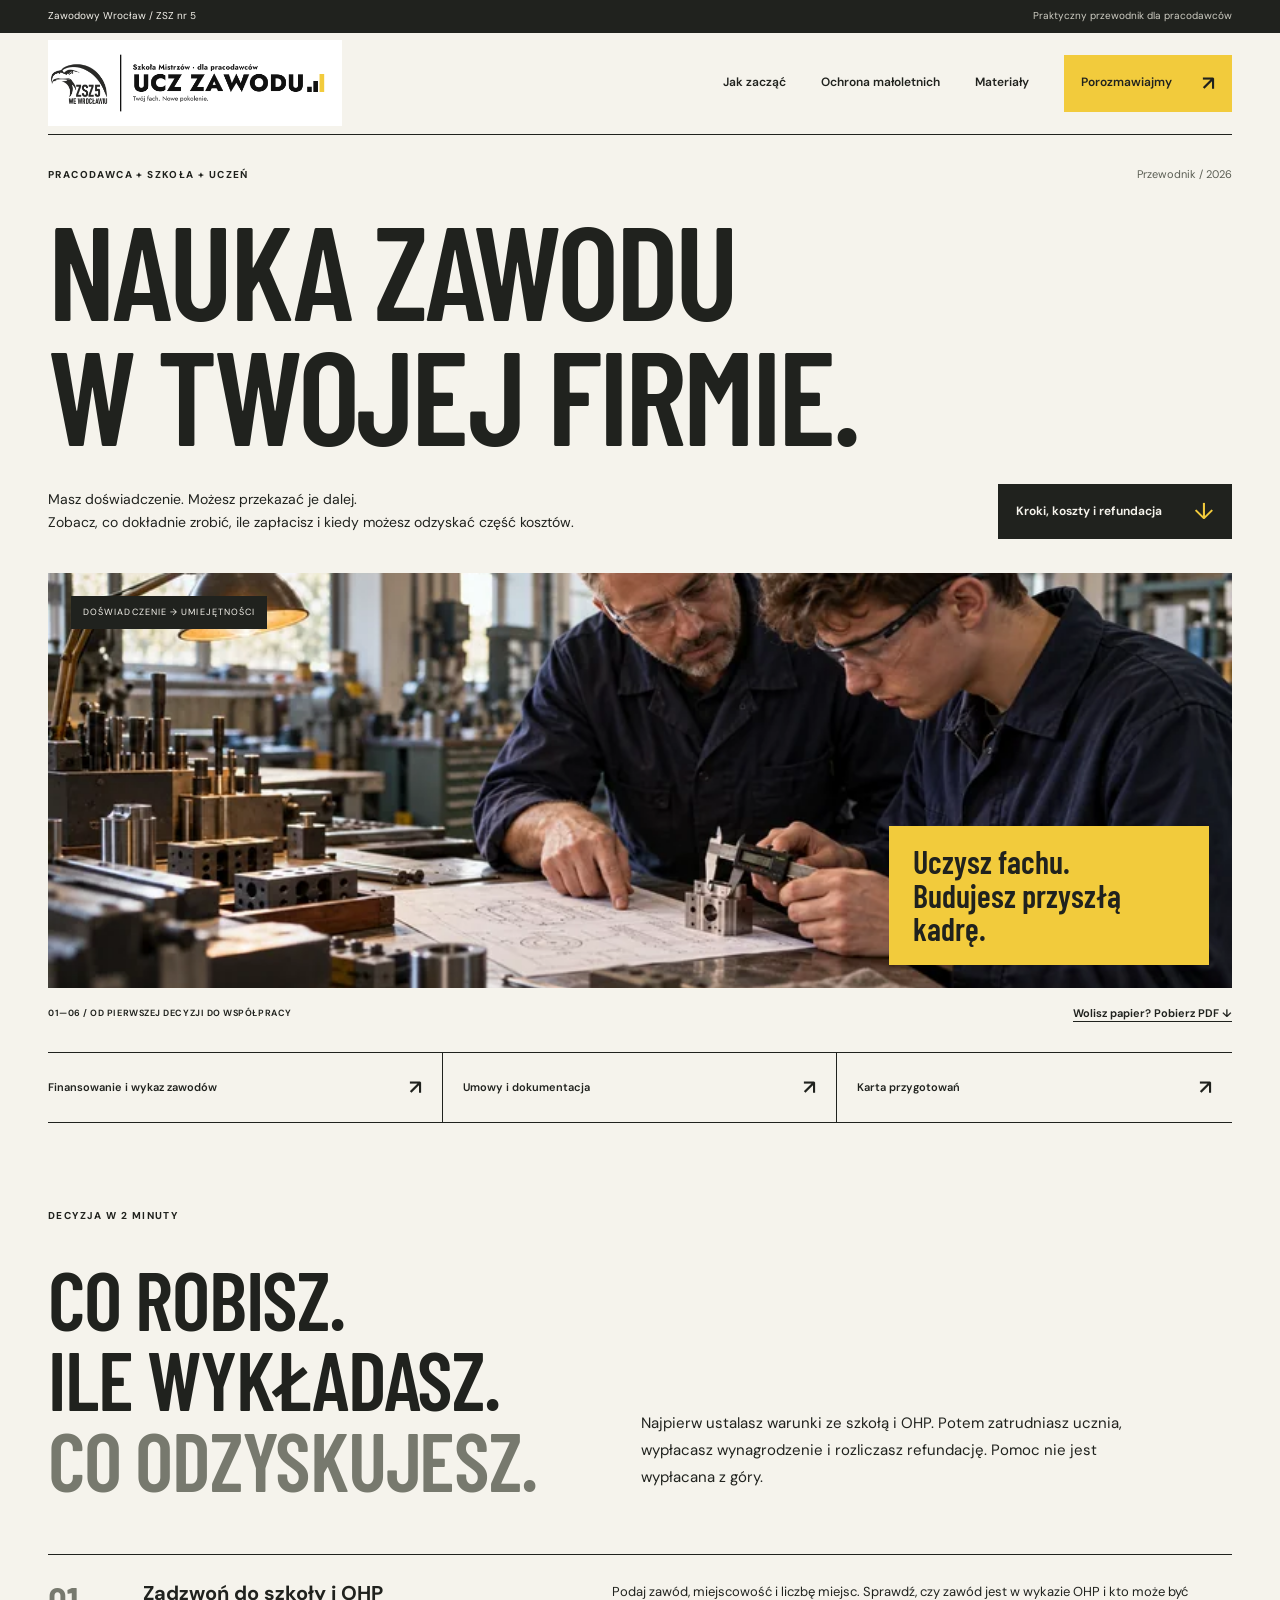
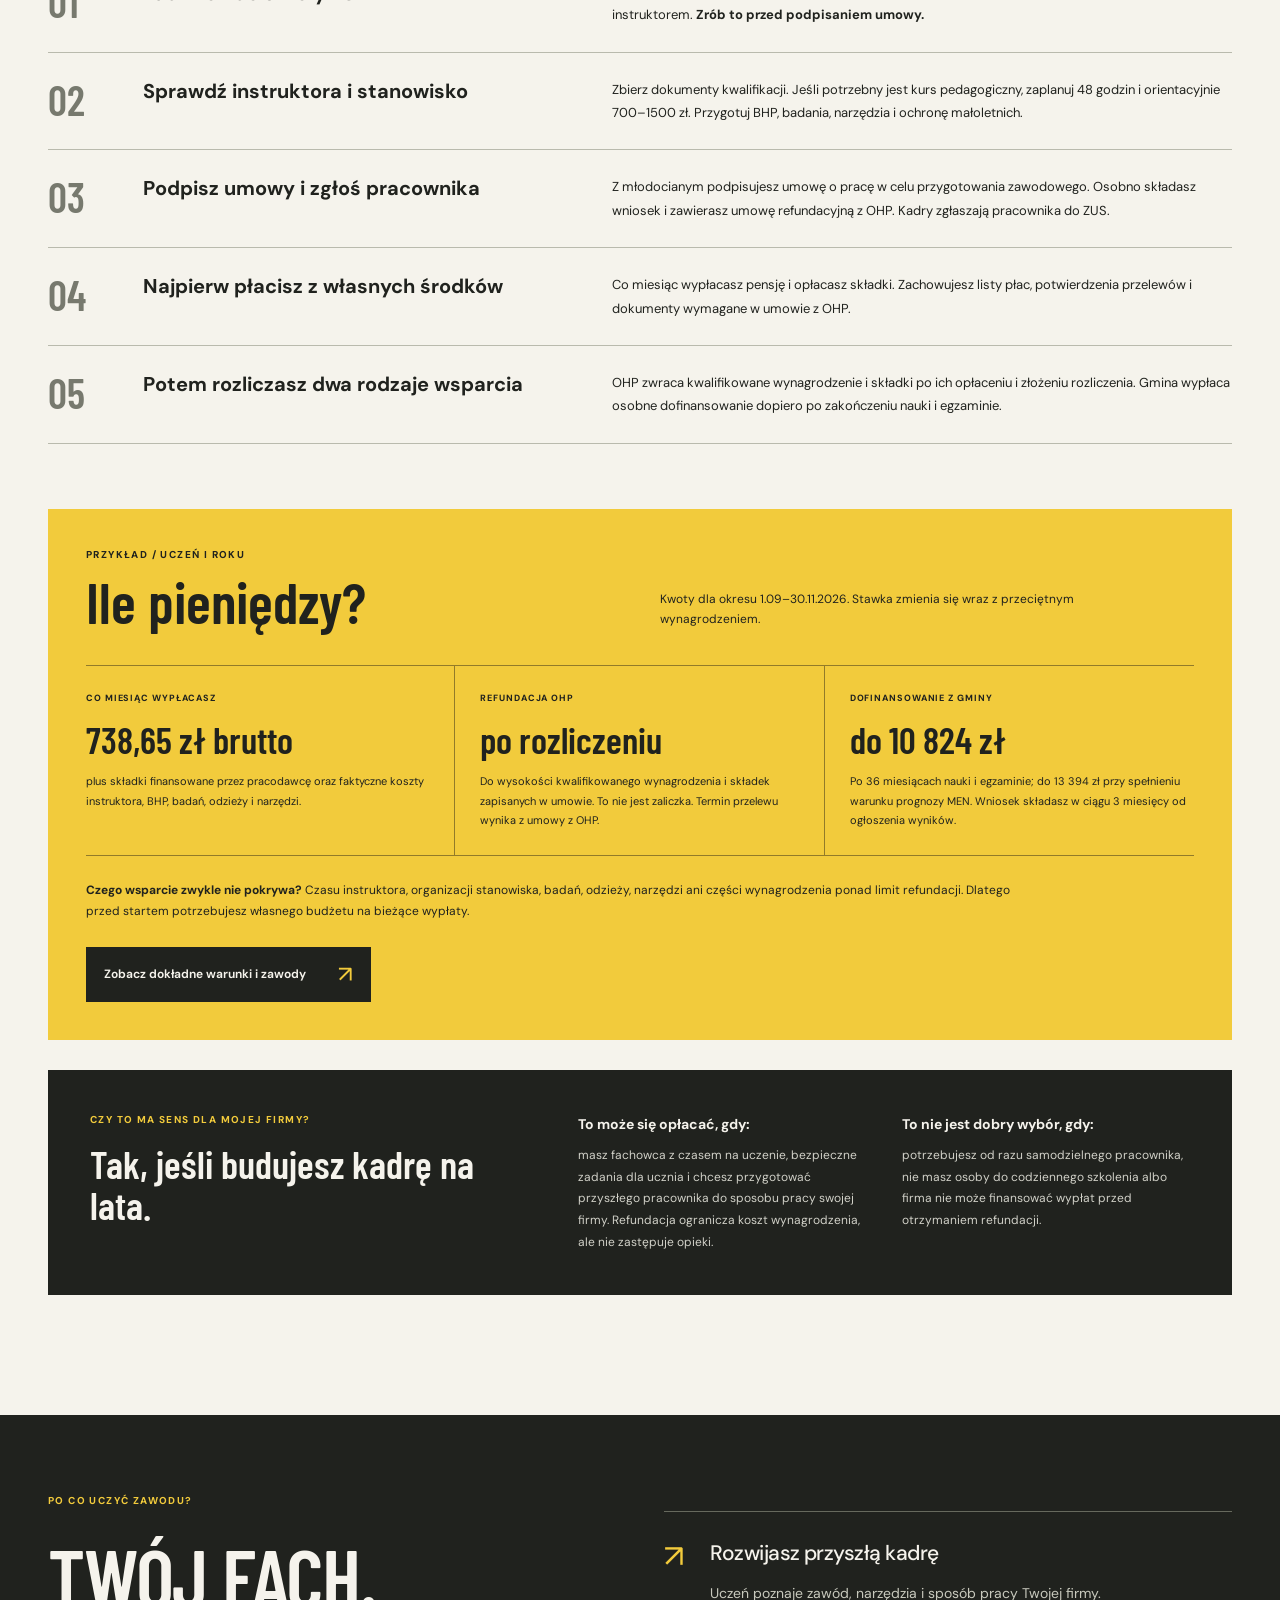
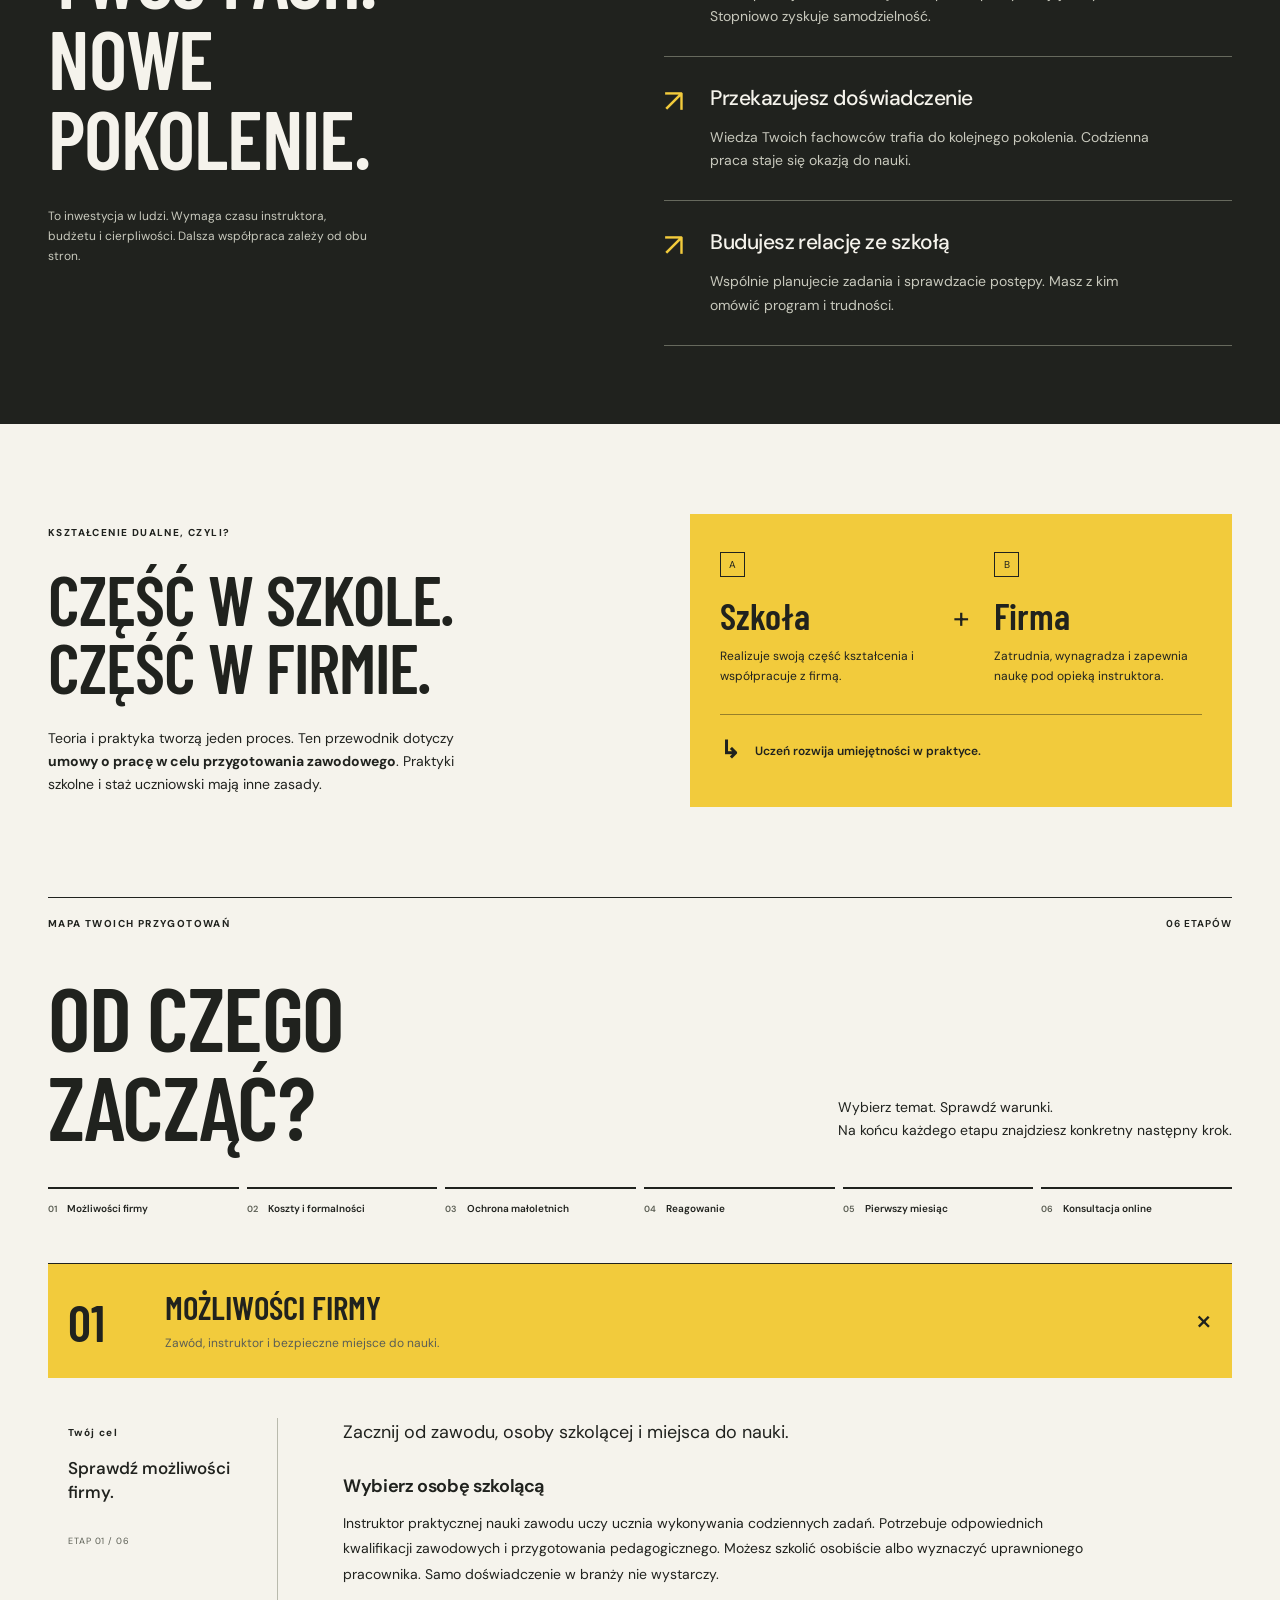
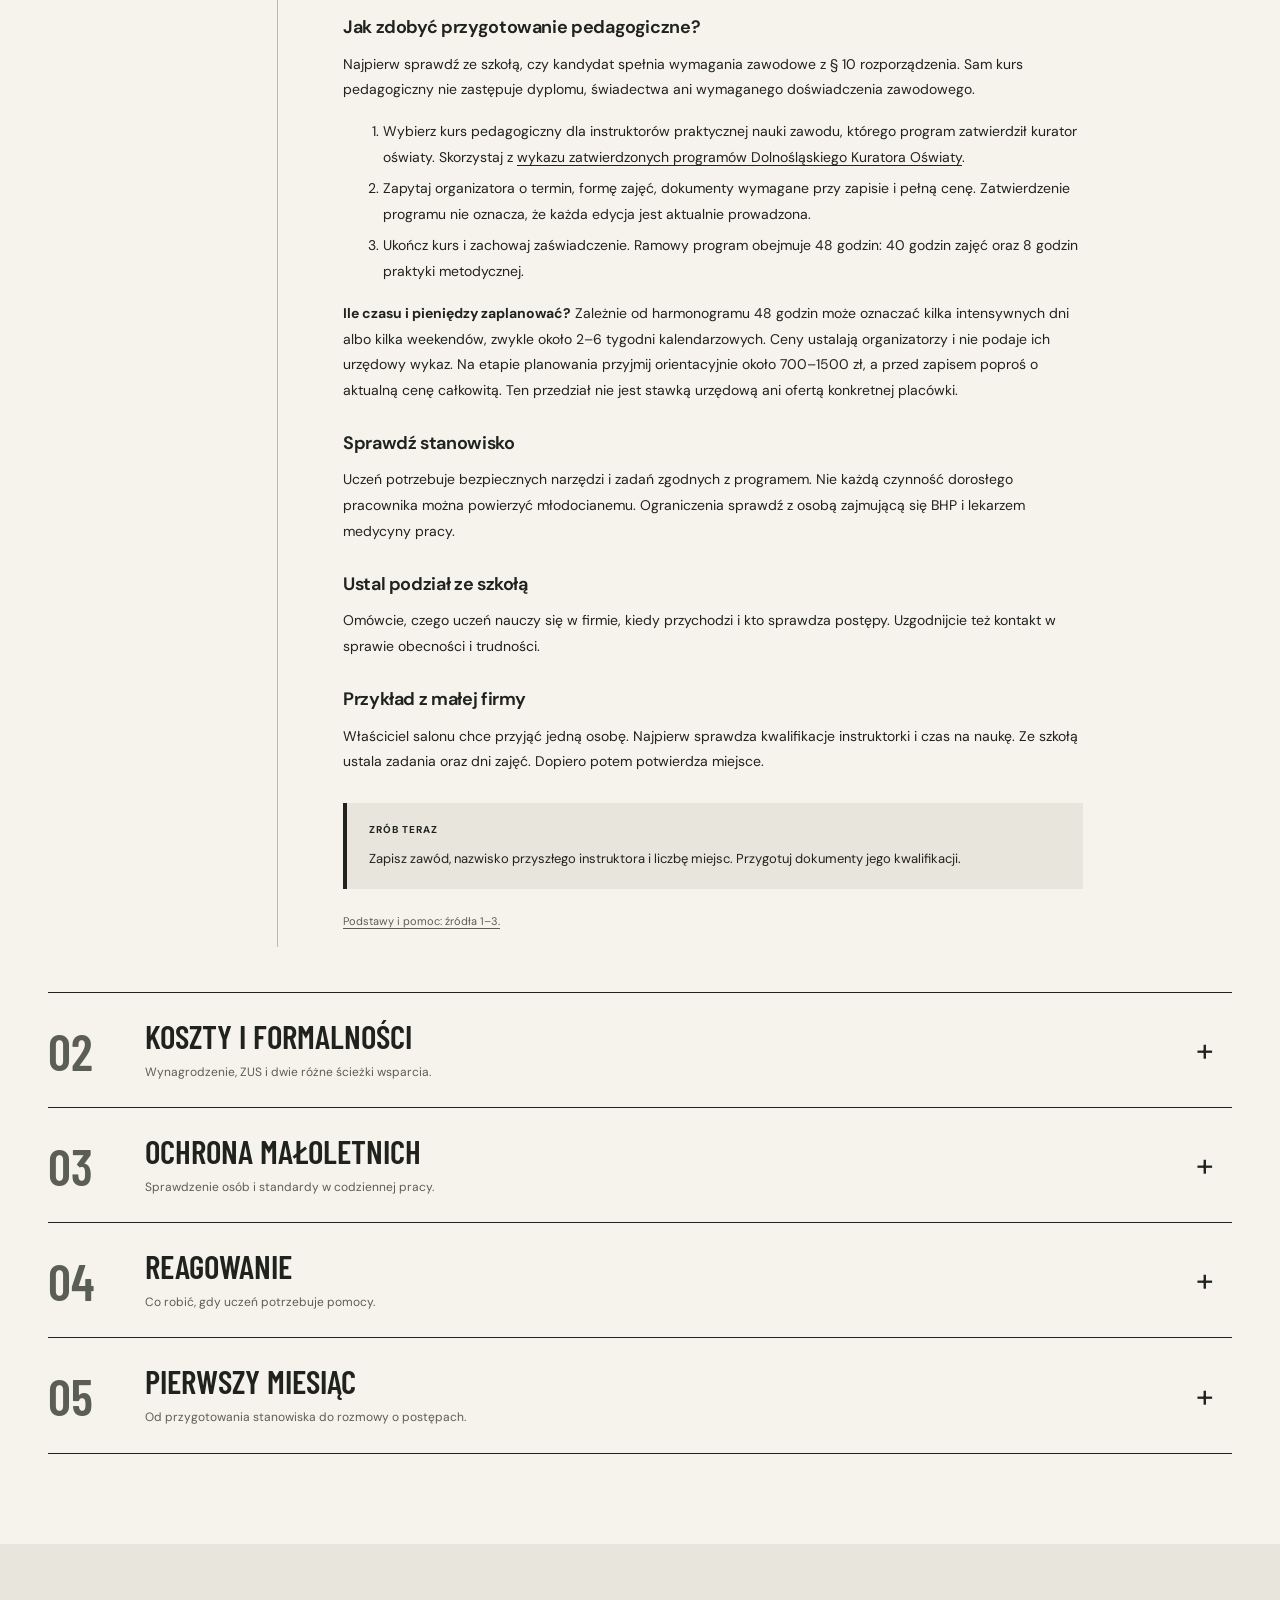
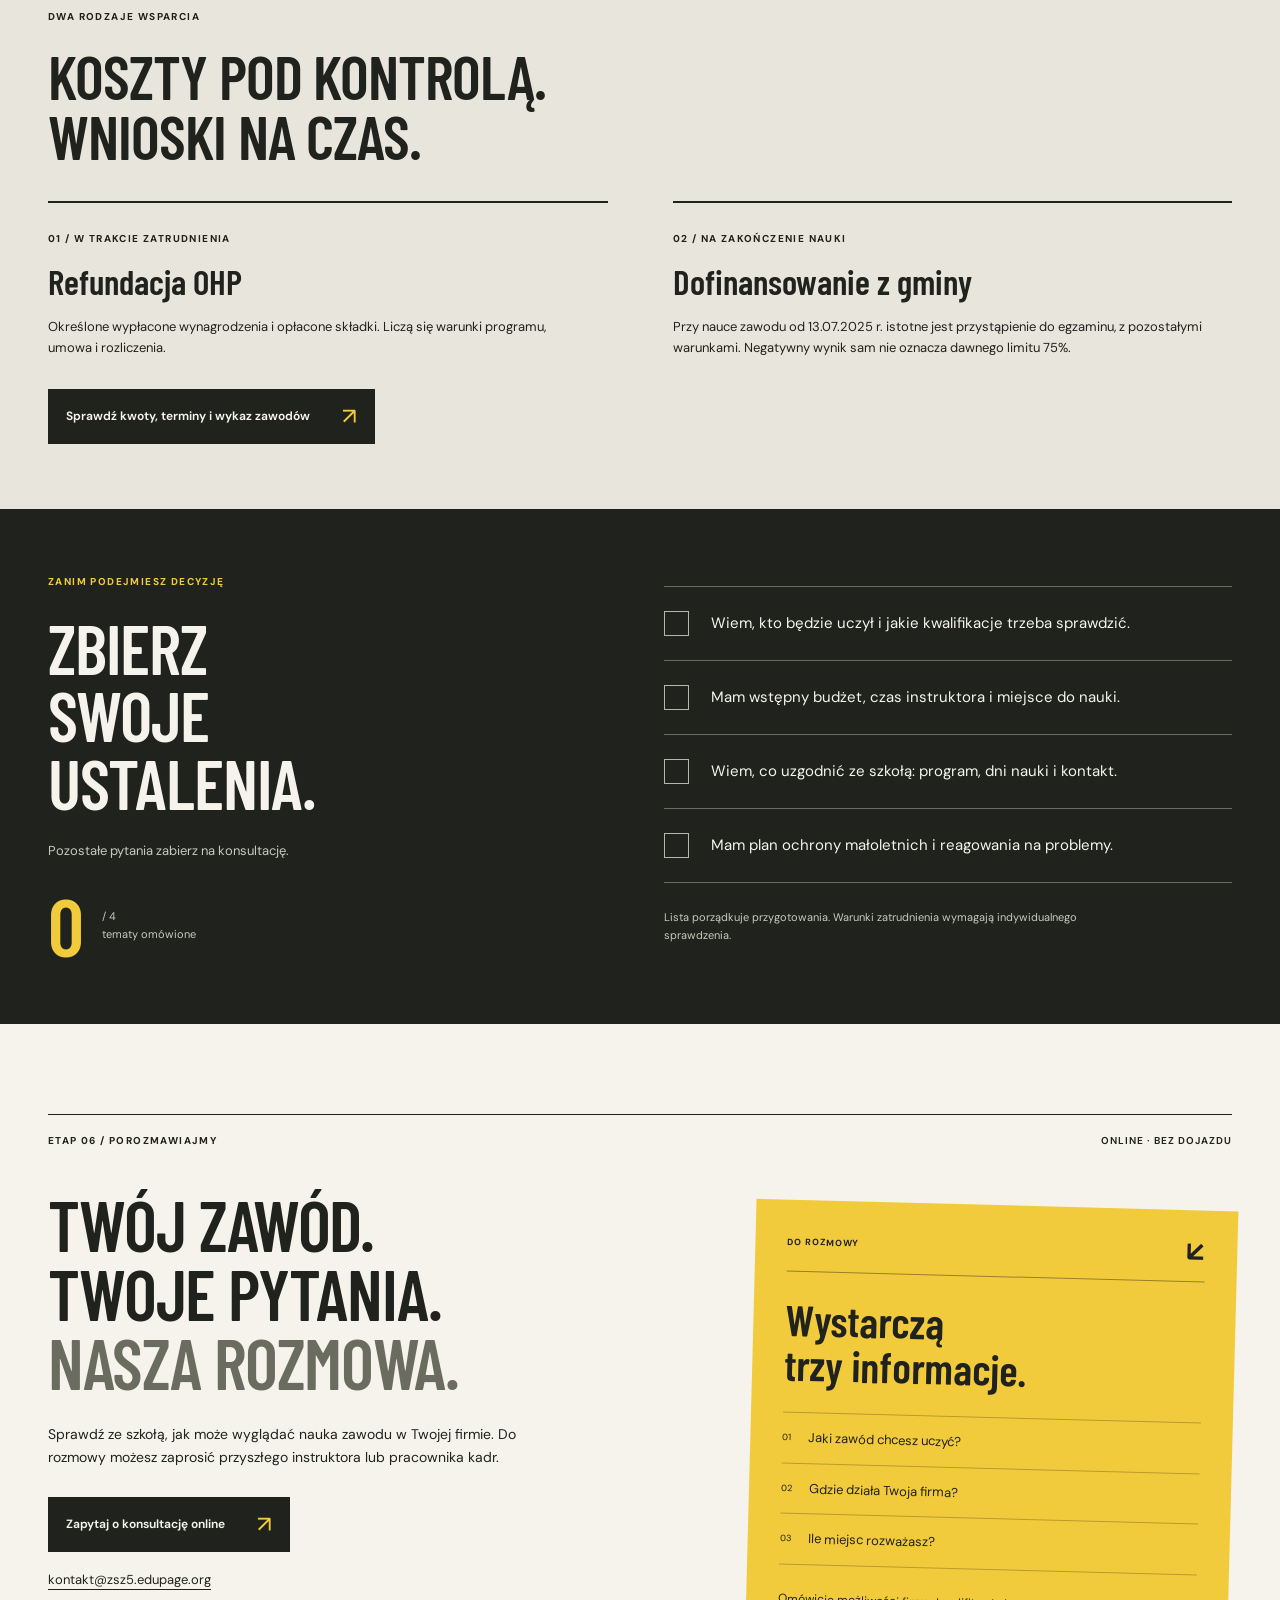
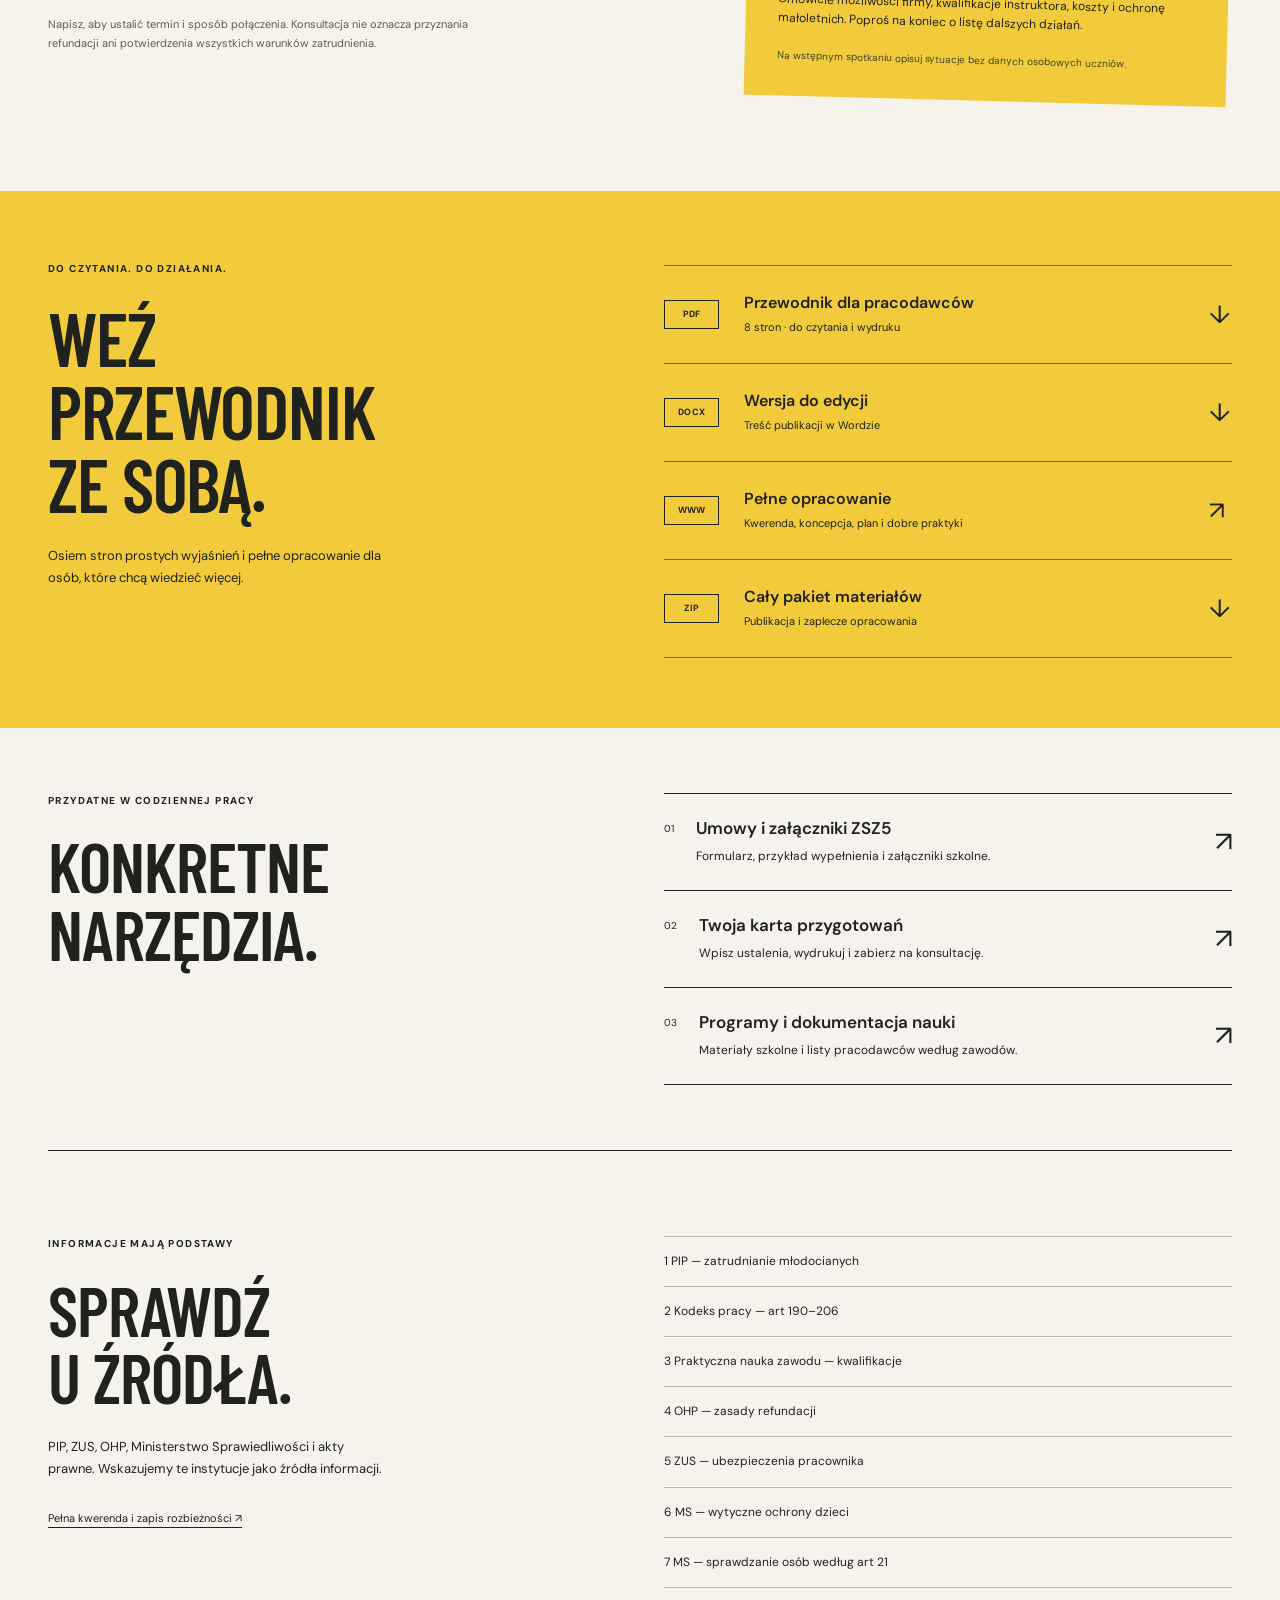
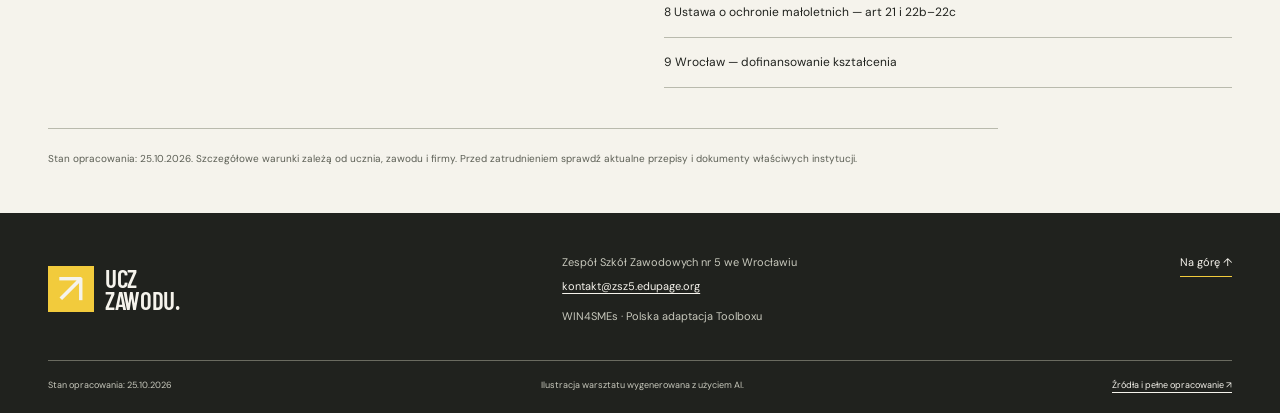
==== commit c3bbabd0: "Improve employer guide and add Ucz Zawodu branding" ====
--- a/pracodawcy/index.html
+++ b/pracodawcy/index.html
@@ -1,9 +1,18 @@
-<!doctype html><html lang="pl"><head><meta charset="utf-8"><meta name="viewport" content="width=device-width,initial-scale=1"><meta name="theme-color" content="#f2cb3c"><title>Nauka zawodu w Twojej firmie | Ucz zawodu</title><meta name="description" content="Przewodnik dla pracodawców. Sześć etapów: możliwości firmy, koszty, ochrona małoletnich, wdrożenie i konsultacja online."><meta property="og:title" content="Nauka zawodu w Twojej firmie"><meta property="og:description" content="Przewodnik dla pracodawców. Sześć etapów: możliwości firmy, koszty, ochrona małoletnich, wdrożenie i konsultacja online."><meta property="og:type" content="website"><meta property="og:locale" content="pl_PL"><meta property="og:image" content="https://adeodatus11.github.io/zawodowy-wroclaw/pracodawcy/assets/nauka-w-warsztacie-1600.webp"><link rel="canonical" href="https://adeodatus11.github.io/zawodowy-wroclaw/pracodawcy/"><link rel="icon" href="assets/favicon.svg" type="image/svg+xml"><link rel="preload" href="assets/barlow-condensed-semibold.woff2" as="font" type="font/woff2" crossorigin><link rel="preload" href="assets/dm-sans-variable.woff2" as="font" type="font/woff2" crossorigin><link rel="stylesheet" href="assets/atlas.css"><script src="assets/atlas.js" defer></script></head><body><a class="skip" href="#main">Przejdź do treści</a><div class="utility"><div class="container"><a href="../">Zawodowy Wrocław / ZSZ nr 5</a><span>Praktyczny przewodnik dla pracodawców</span></div></div><header class="site-header container"><a class="identity" href="./" aria-label="Ucz zawodu — strona główna"><span class="brand-symbol" aria-hidden="true">↗</span><span>UCZ<br>ZAWODU.</span></a><button class="menu-button" aria-expanded="false" aria-controls="menu" hidden>Menu <span aria-hidden="true">+</span></button><nav id="menu" aria-label="Nawigacja główna"><a href="./#przewodnik">Jak zacząć</a><a href="./#ochrona">Ochrona małoletnich</a><a href="./#materialy">Materiały</a><a class="nav-contact" href="./#konsultacja">Porozmawiajmy <span aria-hidden="true">↗</span></a></nav></header><main id="main"><section class="hero container"><div class="hero-meta"><p class="label">PRACODAWCA + SZKOŁA + UCZEŃ</p><p class="edition">Przewodnik / 2026</p></div><h1>NAUKA ZAWODU<br><span>W TWOJEJ FIRMIE.</span></h1><div class="hero-bottom"><p>Masz doświadczenie. Możesz przekazać je dalej.<br> Zobacz, co oznacza zatrudnienie młodocianego i jak przygotować firmę do nauki zawodu.</p><a class="action action-black" href="#przewodnik">Sprawdź, jak zacząć <span aria-hidden="true">↓</span></a></div><figure class="hero-scene"><img src="assets/nauka-w-warsztacie-1600.webp" srcset="assets/nauka-w-warsztacie-800.webp 800w, assets/nauka-w-warsztacie-1600.webp 1600w" sizes="(max-width:767px) calc(100vw - 36px),calc(100vw - 96px)" width="1600" height="667" fetchpriority="high" alt="Ilustracja AI: instruktor i młody dorosły wspólnie sprawdzają metalowy element przy stole warsztatowym."><figcaption><span class="scene-label">DOŚWIADCZENIE → UMIEJĘTNOŚCI</span><span class="scene-note">Uczysz fachu.<br>Budujesz przyszłą kadrę.</span></figcaption></figure><div class="hero-footnote"><span>01—06 / OD PIERWSZEJ DECYZJI DO WSPÓŁPRACY</span><a href="pliki/przewodnik-dla-pracodawcow.pdf">Wolisz papier? Pobierz PDF ↓</a></div></section><nav class="quick-resources container" aria-label="Szybki dostęp do materiałów"><a href="finansowanie.html">Finansowanie i wykaz zawodów <span aria-hidden="true">↗</span></a><a href="dokumenty.html">Umowy i dokumentacja <span aria-hidden="true">↗</span></a><a href="karta-startowa.html">Karta przygotowań <span aria-hidden="true">↗</span></a></nav>
+<!doctype html><html lang="pl"><head><meta charset="utf-8"><meta name="viewport" content="width=device-width,initial-scale=1"><meta name="theme-color" content="#f2cb3c"><title>Nauka zawodu w Twojej firmie | Ucz zawodu</title><meta name="description" content="Przewodnik dla pracodawców. Sześć etapów: możliwości firmy, koszty, ochrona małoletnich, wdrożenie i konsultacja online."><meta property="og:title" content="Nauka zawodu w Twojej firmie"><meta property="og:description" content="Przewodnik dla pracodawców. Sześć etapów: możliwości firmy, koszty, ochrona małoletnich, wdrożenie i konsultacja online."><meta property="og:type" content="website"><meta property="og:locale" content="pl_PL"><meta property="og:image" content="https://adeodatus11.github.io/zawodowy-wroclaw/pracodawcy/assets/nauka-w-warsztacie-1600.webp"><link rel="canonical" href="https://adeodatus11.github.io/zawodowy-wroclaw/pracodawcy/"><link rel="icon" href="assets/favicon.ico" sizes="any"><link rel="icon" href="assets/favicon-32x32.png" type="image/png" sizes="32x32"><link rel="icon" href="assets/favicon-16x16.png" type="image/png" sizes="16x16"><link rel="apple-touch-icon" href="assets/apple-touch-icon.png"><link rel="preload" href="assets/barlow-condensed-semibold.woff2" as="font" type="font/woff2" crossorigin><link rel="preload" href="assets/dm-sans-variable.woff2" as="font" type="font/woff2" crossorigin><link rel="stylesheet" href="assets/atlas.css"><script src="assets/atlas.js" defer></script></head><body><a class="skip" href="#main">Przejdź do treści</a><div class="utility"><div class="container"><a href="../">Zawodowy Wrocław / ZSZ nr 5</a><span>Praktyczny przewodnik dla pracodawców</span></div></div><header class="site-header container"><a class="identity identity-official" href="./" aria-label="Ucz zawodu — strona główna"><img src="assets/ucz-zawodu-logo.png" width="2400" height="960" alt="ZSZ nr 5 we Wrocławiu — Ucz zawodu. Szkoła Mistrzów dla pracodawców. Twój fach. Nowe pokolenie."></a><button class="menu-button" aria-expanded="false" aria-controls="menu" hidden>Menu <span aria-hidden="true">+</span></button><nav id="menu" aria-label="Nawigacja główna"><a href="./#przewodnik">Jak zacząć</a><a href="./#ochrona">Ochrona małoletnich</a><a href="./#materialy">Materiały</a><a class="nav-contact" href="./#konsultacja">Porozmawiajmy <span aria-hidden="true">↗</span></a></nav></header><main id="main"><section class="hero container"><div class="hero-meta"><p class="label">PRACODAWCA + SZKOŁA + UCZEŃ</p><p class="edition">Przewodnik / 2026</p></div><h1>NAUKA ZAWODU<br><span>W TWOJEJ FIRMIE.</span></h1><div class="hero-bottom"><p>Masz doświadczenie. Możesz przekazać je dalej.<br> Zobacz, co dokładnie zrobić, ile zapłacisz i kiedy możesz odzyskać część kosztów.</p><a class="action action-black" href="#decyzja">Kroki, koszty i refundacja <span aria-hidden="true">↓</span></a></div><figure class="hero-scene"><img src="assets/nauka-w-warsztacie-1600.webp" srcset="assets/nauka-w-warsztacie-800.webp 800w, assets/nauka-w-warsztacie-1600.webp 1600w" sizes="(max-width:767px) calc(100vw - 36px),calc(100vw - 96px)" width="1600" height="667" fetchpriority="high" alt="Ilustracja AI: instruktor i młody dorosły wspólnie sprawdzają metalowy element przy stole warsztatowym."><figcaption><span class="scene-label">DOŚWIADCZENIE → UMIEJĘTNOŚCI</span><span class="scene-note">Uczysz fachu.<br>Budujesz przyszłą kadrę.</span></figcaption></figure><div class="hero-footnote"><span>01—06 / OD PIERWSZEJ DECYZJI DO WSPÓŁPRACY</span><a href="pliki/przewodnik-dla-pracodawcow.pdf">Wolisz papier? Pobierz PDF ↓</a></div></section><nav class="quick-resources container" aria-label="Szybki dostęp do materiałów"><a href="finansowanie.html">Finansowanie i wykaz zawodów <span aria-hidden="true">↗</span></a><a href="dokumenty.html">Umowy i dokumentacja <span aria-hidden="true">↗</span></a><a href="karta-startowa.html">Karta przygotowań <span aria-hidden="true">↗</span></a></nav>
+<section class="decision container" id="decyzja" aria-labelledby="decision-title"><div class="decision-heading"><p class="label">DECYZJA W 2 MINUTY</p><h2 id="decision-title">CO ROBISZ.<br>ILE WYKŁADASZ.<br><span>CO ODZYSKUJESZ.</span></h2><p>Najpierw ustalasz warunki ze szkołą i OHP. Potem zatrudniasz ucznia, wypłacasz wynagrodzenie i rozliczasz refundację. Pomoc nie jest wypłacana z góry.</p></div><div class="decision-steps" aria-label="Pięć kroków zatrudnienia ucznia"><article><span>01</span><div><h3>Zadzwoń do szkoły i OHP</h3><p>Podaj zawód, miejscowość i liczbę miejsc. Sprawdź, czy zawód jest w wykazie OHP i kto może być instruktorem. <strong>Zrób to przed podpisaniem umowy.</strong></p></div></article><article><span>02</span><div><h3>Sprawdź instruktora i stanowisko</h3><p>Zbierz dokumenty kwalifikacji. Jeśli potrzebny jest kurs pedagogiczny, zaplanuj 48 godzin i orientacyjnie 700–1500 zł. Przygotuj BHP, badania, narzędzia i ochronę małoletnich.</p></div></article><article><span>03</span><div><h3>Podpisz umowy i zgłoś pracownika</h3><p>Z młodocianym podpisujesz umowę o pracę w celu przygotowania zawodowego. Osobno składasz wniosek i zawierasz umowę refundacyjną z OHP. Kadry zgłaszają pracownika do ZUS.</p></div></article><article><span>04</span><div><h3>Najpierw płacisz z własnych środków</h3><p>Co miesiąc wypłacasz pensję i opłacasz składki. Zachowujesz listy płac, potwierdzenia przelewów i dokumenty wymagane w umowie z OHP.</p></div></article><article><span>05</span><div><h3>Potem rozliczasz dwa rodzaje wsparcia</h3><p>OHP zwraca kwalifikowane wynagrodzenie i składki po ich opłaceniu i złożeniu rozliczenia. Gmina wypłaca osobne dofinansowanie dopiero po zakończeniu nauki i egzaminie.</p></div></article></div><div class="money-example"><div class="money-title"><p class="label">PRZYKŁAD / UCZEŃ I ROKU</p><h3>Ile pieniędzy?</h3><p>Kwoty dla okresu 1.09–30.11.2026. Stawka zmienia się wraz z przeciętnym wynagrodzeniem.</p></div><div class="money-grid"><article><span>CO MIESIĄC WYPŁACASZ</span><strong>738,65 zł brutto</strong><p>plus składki finansowane przez pracodawcę oraz faktyczne koszty instruktora, BHP, badań, odzieży i narzędzi.</p></article><article><span>REFUNDACJA OHP</span><strong>po rozliczeniu</strong><p>Do wysokości kwalifikowanego wynagrodzenia i składek zapisanych w umowie. To nie jest zaliczka. Termin przelewu wynika z umowy z OHP.</p></article><article><span>DOFINANSOWANIE Z GMINY</span><strong>do 10 824 zł</strong><p>Po 36 miesiącach nauki i egzaminie; do 13 394 zł przy spełnieniu warunku prognozy MEN. Wniosek składasz w ciągu 3 miesięcy od ogłoszenia wyników.</p></article></div><p class="money-warning"><strong>Czego wsparcie zwykle nie pokrywa?</strong> Czasu instruktora, organizacji stanowiska, badań, odzieży, narzędzi ani części wynagrodzenia ponad limit refundacji. Dlatego przed startem potrzebujesz własnego budżetu na bieżące wypłaty.</p><a class="action action-black" href="finansowanie.html">Zobacz dokładne warunki i zawody <span aria-hidden="true">↗</span></a></div><div class="decision-fit"><div><p class="label">CZY TO MA SENS DLA MOJEJ FIRMY?</p><h3>Tak, jeśli budujesz kadrę na lata.</h3></div><div class="fit-columns"><p><strong>To może się opłacać, gdy:</strong> masz fachowca z czasem na uczenie, bezpieczne zadania dla ucznia i chcesz przygotować przyszłego pracownika do sposobu pracy swojej firmy. Refundacja ogranicza koszt wynagrodzenia, ale nie zastępuje opieki.</p><p><strong>To nie jest dobry wybór, gdy:</strong> potrzebujesz od razu samodzielnego pracownika, nie masz osoby do codziennego szkolenia albo firma nie może finansować wypłat przed otrzymaniem refundacji.</p></div></div></section>
 <section class="why-section" id="korzysci"><div class="container why-layout"><div><p class="label">PO CO UCZYĆ ZAWODU?</p><h2>TWÓJ FACH.<br>NOWE<br>POKOLENIE.</h2><p class="why-note">To inwestycja w ludzi. Wymaga czasu instruktora, budżetu i cierpliwości. Dalsza współpraca zależy od obu stron.</p></div><div class="benefit-stack"><article><span>↗</span><div><h3>Rozwijasz przyszłą kadrę</h3><p>Uczeń poznaje zawód, narzędzia i sposób pracy Twojej firmy. Stopniowo zyskuje samodzielność.</p></div></article><article><span>↗</span><div><h3>Przekazujesz doświadczenie</h3><p>Wiedza Twoich fachowców trafia do kolejnego pokolenia. Codzienna praca staje się okazją do nauki.</p></div></article><article><span>↗</span><div><h3>Budujesz relację ze szkołą</h3><p>Wspólnie planujecie zadania i sprawdzacie postępy. Masz z kim omówić program i trudności.</p></div></article></div></div></section>
 <section class="model-section container"><div class="model-heading"><p class="label">KSZTAŁCENIE DUALNE, CZYLI?</p><h2>CZĘŚĆ W SZKOLE.<br>CZĘŚĆ W FIRMIE.</h2><p>Teoria i praktyka tworzą jeden proces. Ten przewodnik dotyczy <strong>umowy o pracę w celu przygotowania zawodowego</strong>. Praktyki szkolne i staż uczniowski mają inne zasady.</p></div><div class="role-diagram"><div><span class="role-index">A</span><h3>Szkoła</h3><p>Realizuje swoją część kształcenia i współpracuje z firmą.</p></div><span class="role-connector" aria-hidden="true">+</span><div><span class="role-index">B</span><h3>Firma</h3><p>Zatrudnia, wynagradza i zapewnia naukę pod opieką instruktora.</p></div><p class="role-result"><span aria-hidden="true">↳</span> Uczeń rozwija umiejętności w praktyce.</p></div></section>
 <section class="guide-section container" id="przewodnik"><div class="section-top"><p class="label">MAPA TWOICH PRZYGOTOWAŃ</p><span>06 ETAPÓW</span></div><div class="guide-heading"><h2>OD CZEGO<br>ZACZĄĆ?</h2><p>Wybierz temat. Sprawdź warunki.<br>Na końcu każdego etapu znajdziesz konkretny następny krok.</p></div><nav class="chapter-index" aria-label="Etapy przewodnika"><a href="#firma"><span>01</span>Możliwości firmy</a><a href="#koszty"><span>02</span>Koszty i formalności</a><a href="#ochrona"><span>03</span>Ochrona małoletnich</a><a href="#reagowanie"><span>04</span>Reagowanie</a><a href="#wdrozenie"><span>05</span>Pierwszy miesiąc</a><a href="#konsultacja"><span>06</span>Konsultacja online</a></nav><div class="chapters"><details class="chapter" id="firma" open><summary><span class="chapter-num">01</span><span class="chapter-title"><h3>Możliwości firmy</h3><span>Zawód, instruktor i bezpieczne miejsce do nauki.</span></span><span class="chapter-plus" aria-hidden="true">+</span></summary><div class="chapter-inside"><div class="chapter-aside"><span class="label">Twój cel</span><p>Sprawdź możliwości firmy.</p><span class="chapter-tag">ETAP 01 / 06</span></div><div class="prose"><p>Zacznij od zawodu, osoby szkolącej i miejsca do nauki.</p>
 <h4>Wybierz osobę szkolącą</h4>
-<p>Instruktor praktycznej nauki zawodu uczy ucznia codziennych zadań. Potrzebuje odpowiednich kwalifikacji zawodowych i przygotowania pedagogicznego. Możesz szkolić osobiście albo wyznaczyć uprawnionego pracownika. Samo doświadczenie w branży nie wystarczy.</p>
+<p>Instruktor praktycznej nauki zawodu uczy ucznia wykonywania codziennych zadań. Potrzebuje odpowiednich kwalifikacji zawodowych i przygotowania pedagogicznego. Możesz szkolić osobiście albo wyznaczyć uprawnionego pracownika. Samo doświadczenie w branży nie wystarczy.</p>
+<h4>Jak zdobyć przygotowanie pedagogiczne?</h4>
+<p>Najpierw sprawdź ze szkołą, czy kandydat spełnia wymagania zawodowe z § 10 rozporządzenia. Sam kurs pedagogiczny nie zastępuje dyplomu, świadectwa ani wymaganego doświadczenia zawodowego.</p>
+<ol>
+<li>Wybierz kurs pedagogiczny dla instruktorów praktycznej nauki zawodu, którego program zatwierdził kurator oświaty. Skorzystaj z <a href="https://www.kuratorium.wroclaw.pl/wp-content/uploads/2026/09/Wykaz-zatwierdzonych-programow-kursow-pedagogicznych-ipnz.pdf">wykazu zatwierdzonych programów Dolnośląskiego Kuratora Oświaty</a>.</li>
+<li>Zapytaj organizatora o termin, formę zajęć, dokumenty wymagane przy zapisie i pełną cenę. Zatwierdzenie programu nie oznacza, że każda edycja jest aktualnie prowadzona.</li>
+<li>Ukończ kurs i zachowaj zaświadczenie. Ramowy program obejmuje 48 godzin: 40 godzin zajęć oraz 8 godzin praktyki metodycznej.</li>
+</ol>
+<p><strong>Ile czasu i pieniędzy zaplanować?</strong> Zależnie od harmonogramu 48 godzin może oznaczać kilka intensywnych dni albo kilka weekendów, zwykle około 2–6 tygodni kalendarzowych. Ceny ustalają organizatorzy i nie podaje ich urzędowy wykaz. Na etapie planowania przyjmij orientacyjnie około 700–1500 zł, a przed zapisem poproś o aktualną cenę całkowitą. Ten przedział nie jest stawką urzędową ani ofertą konkretnej placówki.</p>
 <h4>Sprawdź stanowisko</h4>
 <p>Uczeń potrzebuje bezpiecznych narzędzi i zadań zgodnych z programem. Nie każdą czynność dorosłego pracownika można powierzyć młodocianemu. Ograniczenia sprawdź z osobą zajmującą się BHP i lekarzem medycyny pracy.</p>
 <h4>Ustal podział ze szkołą</h4>
@@ -94,4 +103,4 @@
 <p><a href="https://www.gov.pl/web/sprawiedliwosc/jakie-obowiazki-wynikaja-z-art-21-ustawy-o-ochronie-maloletnich">7  MS — sprawdzanie osób według art 21</a></p>
 <p><a href="https://eli.gov.pl/eli/DU/2026/110/ogl">8  Ustawa o ochronie małoletnich — art 21 i 22b–22c</a></p>
 <p><a href="https://bip.um.wroc.pl/sprawa-do-zalatwienia/8373/dofinansowanie-kosztow-ksztalcenia-mlodocianych-pracownikow">9  Wrocław — dofinansowanie kształcenia</a></p>
-</div><p class="legal-note">Stan opracowania: 25.10.2026. Szczegółowe warunki zależą od ucznia, zawodu i firmy. Przed zatrudnieniem sprawdź aktualne przepisy i dokumenty właściwych instytucji.</p></section></main><footer class="site-footer"><div class="container footer-main"><a class="identity" href="./" aria-label="Ucz zawodu — strona główna"><span class="brand-symbol" aria-hidden="true">↗</span><span>UCZ<br>ZAWODU.</span></a><div><p>Zespół Szkół Zawodowych nr 5 we Wrocławiu</p><a href="mailto:kontakt@zsz5.edupage.org">kontakt@zsz5.edupage.org</a><p>WIN4SMEs · Polska adaptacja Toolboxu</p></div><a class="back-top" href="#main">Na górę ↑</a></div><div class="container footer-meta"><span>Stan opracowania: 25.10.2026</span><span>Ilustracja warsztatu wygenerowana z użyciem AI.</span><a href="opracowanie.html">Źródła i pełne opracowanie ↗</a></div></footer></body></html>+</div><p class="legal-note">Stan opracowania: 25.10.2026. Szczegółowe warunki zależą od ucznia, zawodu i firmy. Przed zatrudnieniem sprawdź aktualne przepisy i dokumenty właściwych instytucji.</p></section></main><footer class="site-footer"><div class="container footer-main"><a class="identity" href="./" aria-label="Ucz zawodu — strona główna"><span class="brand-symbol" aria-hidden="true">↗</span><span>UCZ<br>ZAWODU.</span></a><div><p>Zespół Szkół Zawodowych nr 5 we Wrocławiu</p><a href="mailto:kontakt@zsz5.edupage.org">kontakt@zsz5.edupage.org</a><p>WIN4SMEs · Polska adaptacja Toolboxu</p></div><a class="back-top" href="#main">Na górę ↑</a></div><div class="container footer-meta"><span>Stan opracowania: 25.10.2026</span><span>Ilustracja warsztatu wygenerowana z użyciem AI.</span><a href="opracowanie.html">Źródła i pełne opracowanie ↗</a></div></footer></body></html>
--- a/pracodawcy/assets/atlas.css
+++ b/pracodawcy/assets/atlas.css
@@ -16,5 +16,12 @@
 .quick-resources{display:grid;grid-template-columns:repeat(3,minmax(0,1fr));border-block:1px solid var(--ink)}.quick-resources>a{display:flex;justify-content:space-between;align-items:center;gap:20px;padding:18px 20px;font-size:11px;font-weight:600;border-right:1px solid var(--ink)}.quick-resources>a:first-child{padding-left:0}.quick-resources>a:last-child{border-right:0}.quick-resources>a:hover{text-decoration:underline;text-underline-offset:4px}.quick-resources span{font-size:20px}
 @media(max-width:767px){.quick-resources{grid-template-columns:minmax(0,1fr)}.quick-resources>a,.quick-resources>a:first-child{padding:13px 2px;font-size:10px;border-right:0;border-bottom:1px solid var(--line)}.quick-resources>a:last-child{border-bottom:0}}
 @media print{.quick-resources{display:none}}
+.decision{padding-block:85px;scroll-margin-top:22px}.decision-heading{display:grid;grid-template-columns:1fr 1.15fr;gap:35px 80px;align-items:end}.decision-heading>.label{grid-column:1/-1}.decision-heading h2{font-size:clamp(56px,6.4vw,92px)}.decision-heading h2 span{color:#77796e}.decision-heading>p:last-child{font-size:15px;line-height:1.8;max-width:520px;padding-bottom:8px}.decision-steps{margin-top:55px;border-top:1px solid var(--ink)}.decision-steps article{display:grid;grid-template-columns:70px minmax(0,1fr);gap:25px;padding:25px 0;border-bottom:1px solid var(--line)}.decision-steps article>span{font:600 42px/1 var(--display);color:#77796e}.decision-steps article>div{display:grid;grid-template-columns:minmax(220px,.7fr) minmax(0,1fr);gap:35px;align-items:start}.decision-steps h3{font-size:20px;line-height:1.35}.decision-steps p{font-size:13px;line-height:1.8;max-width:700px}.money-example{margin-top:65px;background:var(--yellow);padding:38px}.money-title{display:grid;grid-template-columns:1fr 1fr;gap:10px 40px;align-items:end}.money-title>.label{grid-column:1/-1}.money-title h3{font:600 58px/1 var(--display)}.money-title>p:last-child{font-size:12px;max-width:430px}.money-grid{display:grid;grid-template-columns:repeat(3,minmax(0,1fr));margin-top:35px;border-block:1px solid #927b29}.money-grid article{padding:25px;border-right:1px solid #927b29}.money-grid article:first-child{padding-left:0}.money-grid article:last-child{border-right:0;padding-right:0}.money-grid article>span{display:block;font-size:9px;letter-spacing:.1em;font-weight:750}.money-grid strong{display:block;font:600 37px/1.1 var(--display);margin-block:13px}.money-grid p{font-size:11px;line-height:1.75}.money-warning{font-size:12px;line-height:1.75;max-width:930px;margin-top:24px}.money-example>.action{margin-top:25px}.decision-fit{display:grid;grid-template-columns:.8fr 1.2fr;gap:80px;background:var(--ink);color:var(--paper);padding:42px;margin-top:30px}.decision-fit .label{color:var(--yellow);margin-bottom:17px}.decision-fit h3{font:600 39px/1.05 var(--display)}.fit-columns{display:grid;grid-template-columns:1fr 1fr;gap:35px}.fit-columns p{font-size:12px;line-height:1.8;color:#d1d1c8}.fit-columns strong{display:block;color:var(--paper);font-size:14px;margin-bottom:8px}
+@media(max-width:1100px){.decision-heading{gap:35px 45px}.decision-steps article>div{grid-template-columns:minmax(190px,.65fr) minmax(0,1fr)}.money-example{padding:30px}.decision-fit{gap:45px}}
+@media(max-width:767px){.decision{padding-block:48px}.decision-heading{grid-template-columns:1fr;gap:22px}.decision-heading>.label{grid-column:auto}.decision-heading h2{font-size:51px}.decision-heading>p:last-child{font-size:13px;padding:0}.decision-steps{margin-top:35px}.decision-steps article{grid-template-columns:43px minmax(0,1fr);gap:13px;padding-block:21px}.decision-steps article>span{font-size:32px}.decision-steps article>div{grid-template-columns:1fr;gap:9px}.decision-steps h3{font-size:17px}.decision-steps p{font-size:12px}.money-example{margin-top:42px;padding:24px 20px}.money-title{grid-template-columns:1fr;gap:10px}.money-title>.label{grid-column:auto}.money-title h3{font-size:43px}.money-title>p:last-child{font-size:11px}.money-grid{grid-template-columns:1fr;margin-top:25px}.money-grid article,.money-grid article:first-child,.money-grid article:last-child{padding:20px 0;border-right:0;border-bottom:1px solid #927b29}.money-grid article:last-child{border-bottom:0}.money-grid strong{font-size:32px}.money-warning{font-size:11px}.decision-fit{grid-template-columns:1fr;gap:25px;padding:27px 22px}.decision-fit h3{font-size:34px}.fit-columns{grid-template-columns:1fr;gap:20px}.fit-columns p{font-size:11px}}
+@media print{.decision{padding-block:25px}.decision-heading,.decision-fit,.money-title{display:block}.decision-steps article,.decision-steps article>div{display:block}.decision-steps article>span{font-size:20px}.money-example,.decision-fit{background:white;color:black;border:1px solid black}.money-grid{display:block}.money-grid article{border:0;border-bottom:1px solid #999;padding:15px 0}.fit-columns{display:block}.fit-columns p{color:black}.decision-fit .label{color:black}}
 .school-documents{margin-block:26px 32px}.school-document{display:grid;grid-template-columns:52px minmax(0,1fr);gap:24px;border-top:1px solid var(--ink);padding-block:25px}.school-document:last-child{border-bottom:1px solid var(--ink)}.document-filetype{width:46px;border:1px solid var(--ink);text-align:center;padding:9px 0;font-size:10px;letter-spacing:.04em;font-weight:700;align-self:start}.document-details .document-edition{font-size:10px;line-height:1.6;color:var(--muted);margin-bottom:11px}.document-details h3{font-size:18px;line-height:1.4;font-weight:650;margin:0 0 12px}.document-details>p:not(.document-edition){font-size:13px;line-height:1.75;margin-bottom:18px}.document-actions{display:flex;align-items:center;flex-wrap:wrap;gap:14px 22px}.document-actions a{font-size:12px;font-weight:650;text-underline-offset:4px}.document-actions a:first-child{background:var(--yellow);padding:9px 13px;text-decoration:none}.document-actions a:first-child:hover{text-decoration:underline}.document-actions a.document-original{font-size:10px;font-weight:400;color:var(--muted)}
 @media(max-width:767px){.school-document{grid-template-columns:35px minmax(0,1fr);gap:16px;padding-block:23px}.document-filetype{width:33px;padding:7px 0;font-size:8px}.document-details h3{font-size:16px}.document-details .document-edition{font-size:9px}.document-details>p:not(.document-edition){font-size:12px}.document-actions{gap:13px 17px}.document-actions a{font-size:11px}.document-actions a.document-original{font-size:9px}.document-actions a:first-child{padding:9px 11px}}
+.site-header .identity-official{display:block;width:300px;height:86px;overflow:hidden}.site-header .identity-official img{width:310px;max-width:none;height:auto;transform:translate(-16px,-19px)}
+@media(max-width:767px){.site-header .identity-official{width:210px;height:67px}.site-header .identity-official img{width:225px;transform:translate(-13px,-12px)}}
+@media print{.site-header .identity-official{width:260px;height:75px}.site-header .identity-official img{width:270px;transform:translate(-14px,-17px)}}
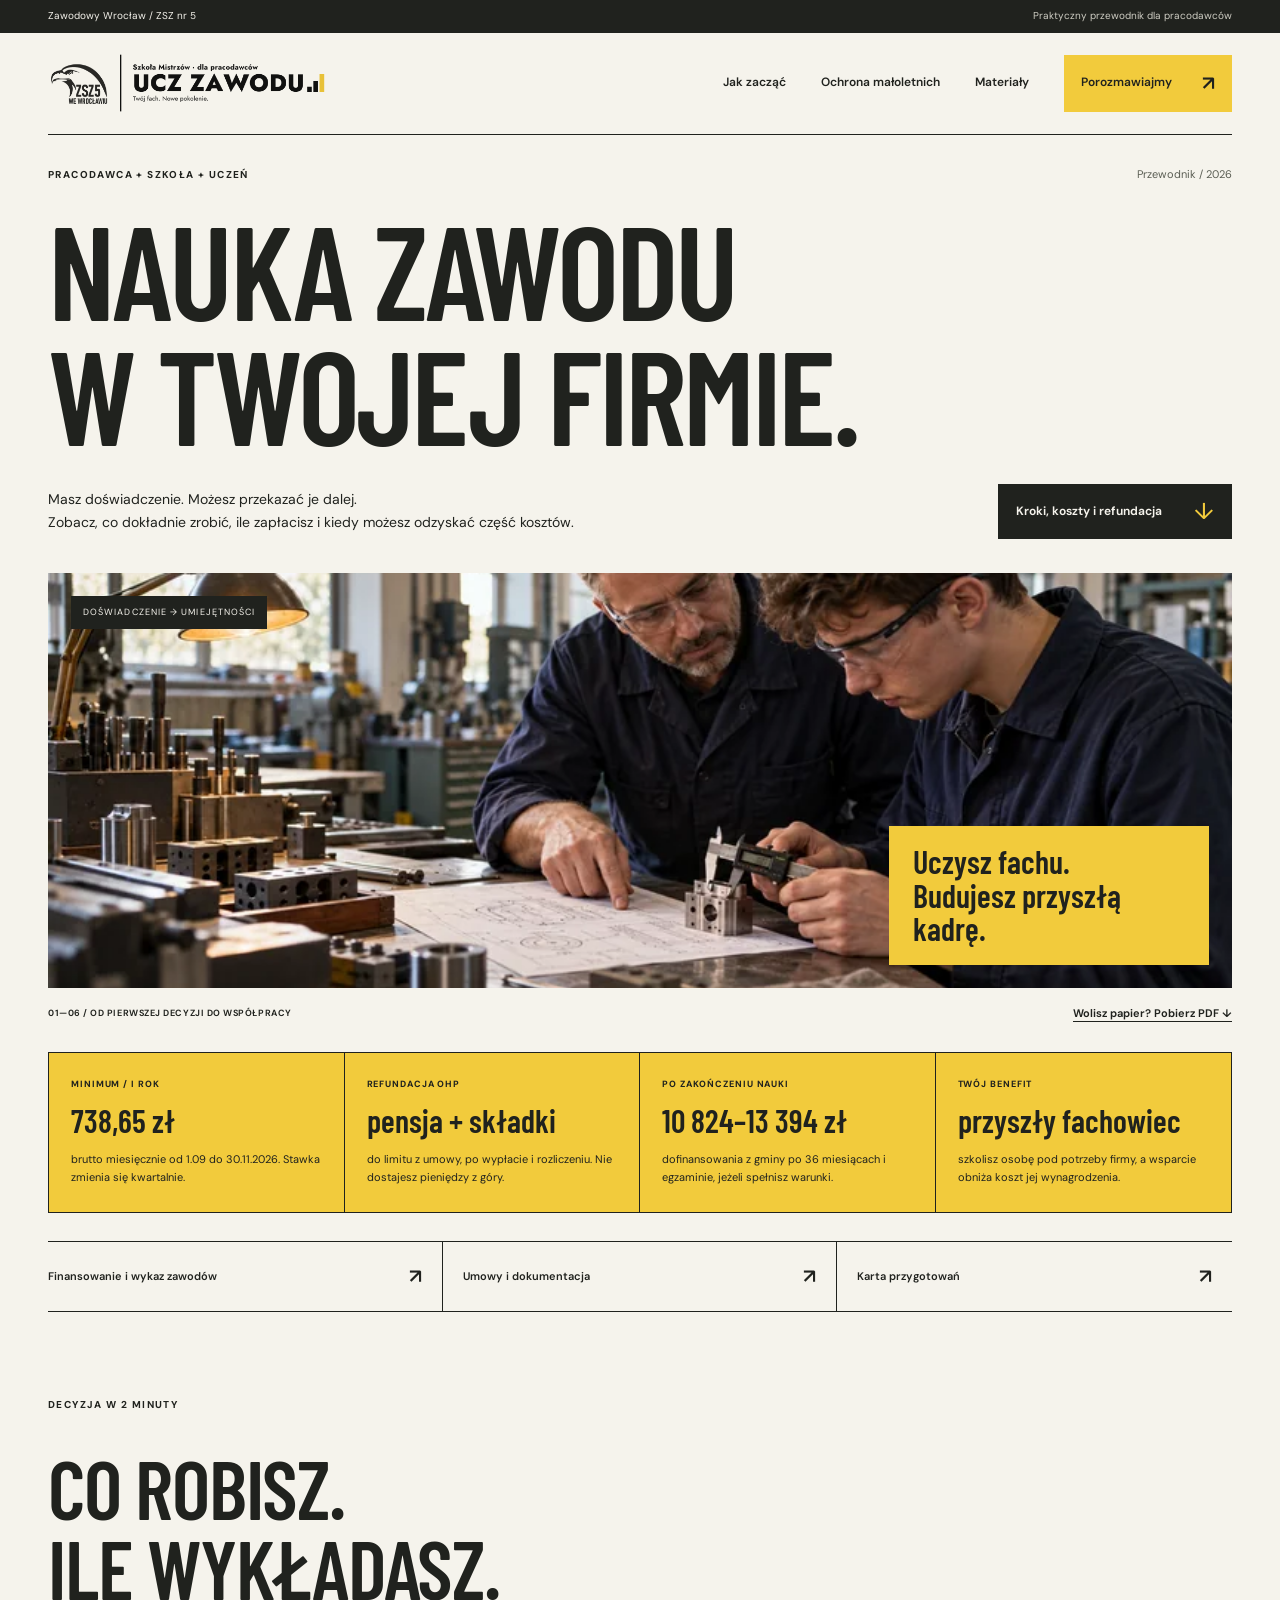
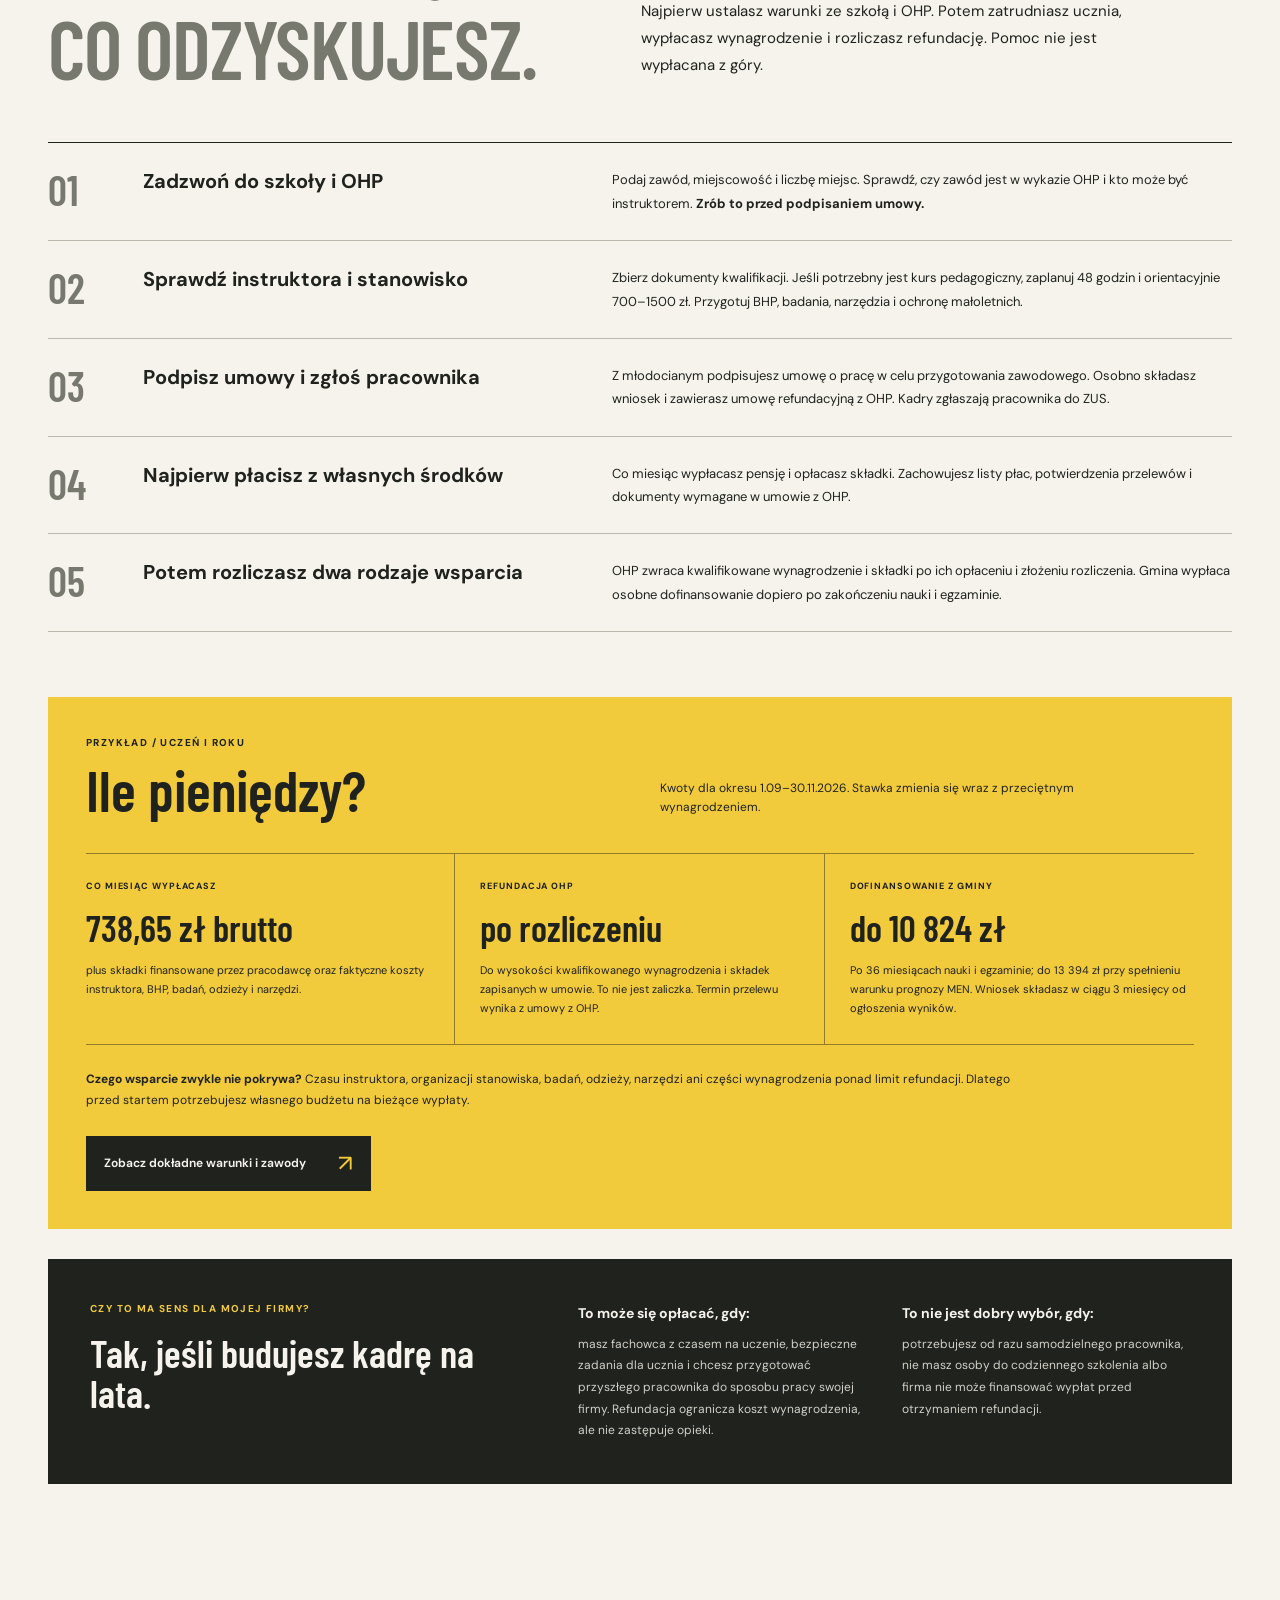
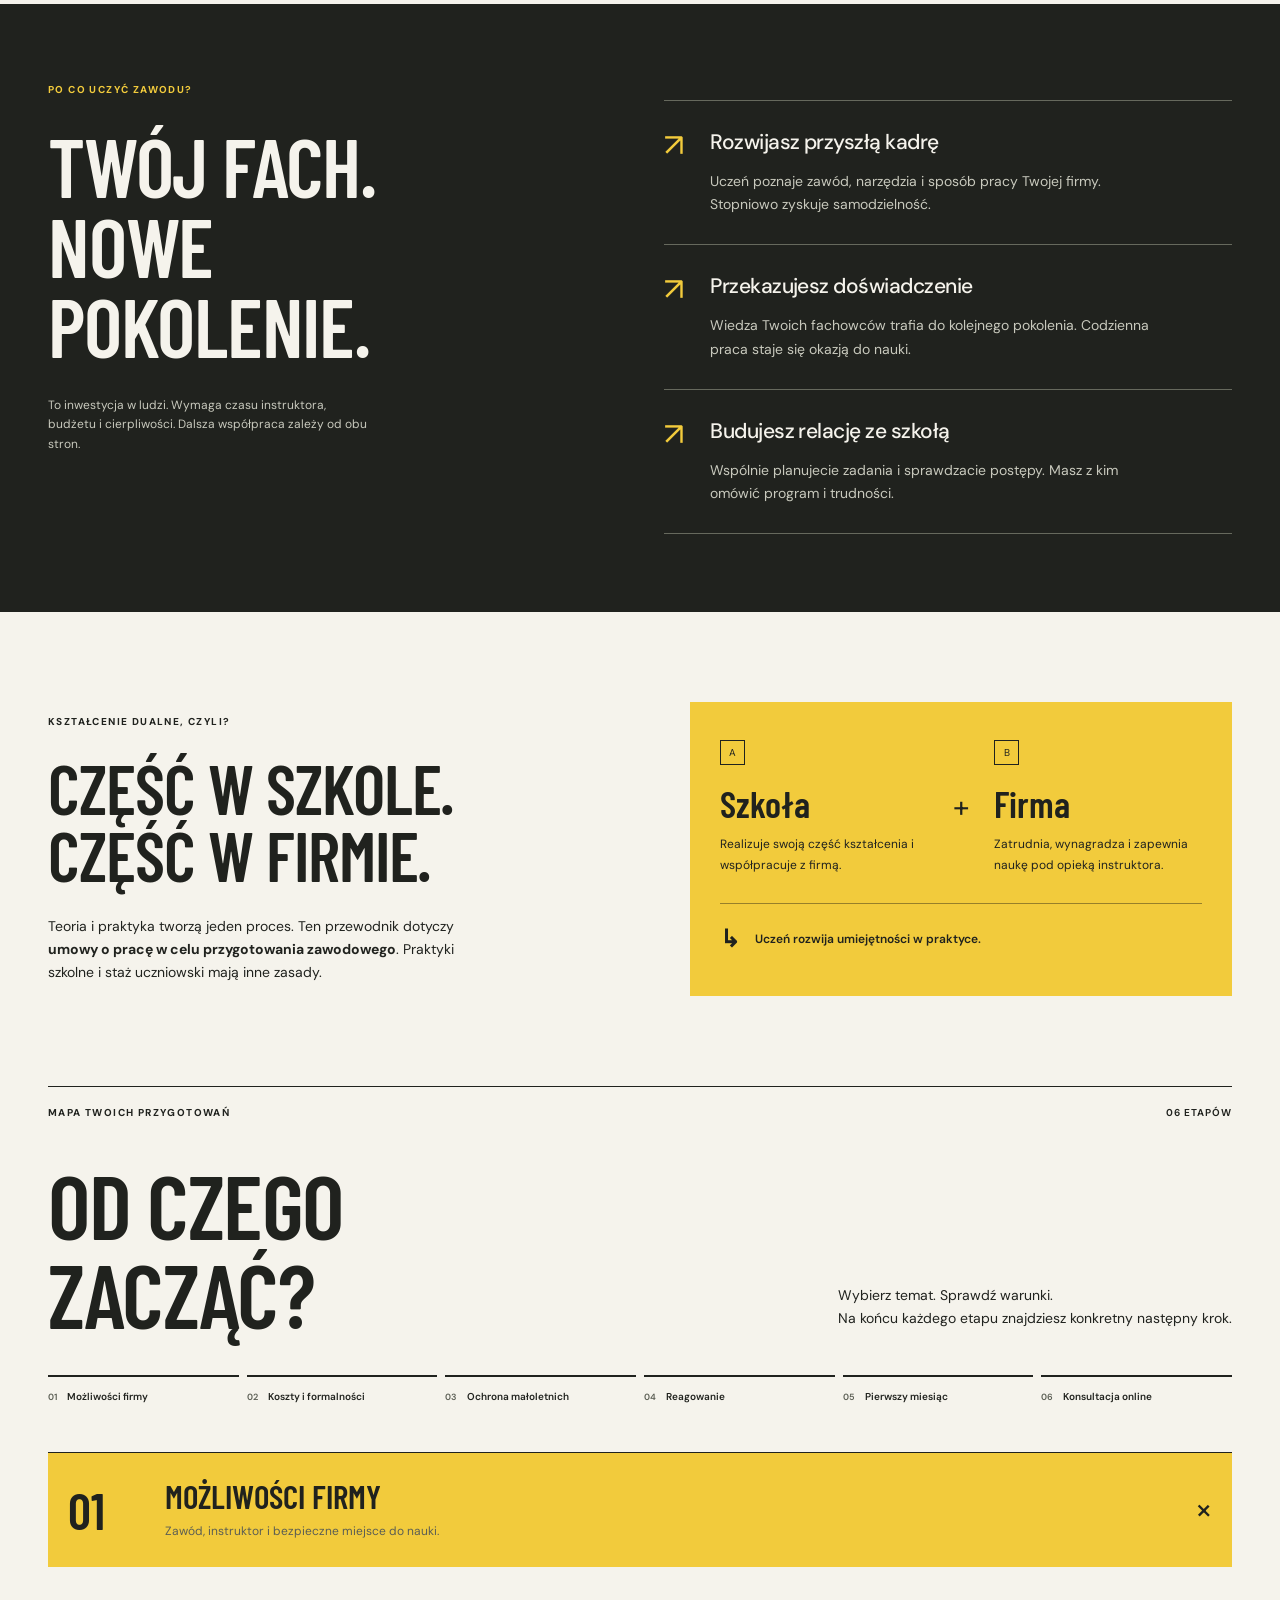
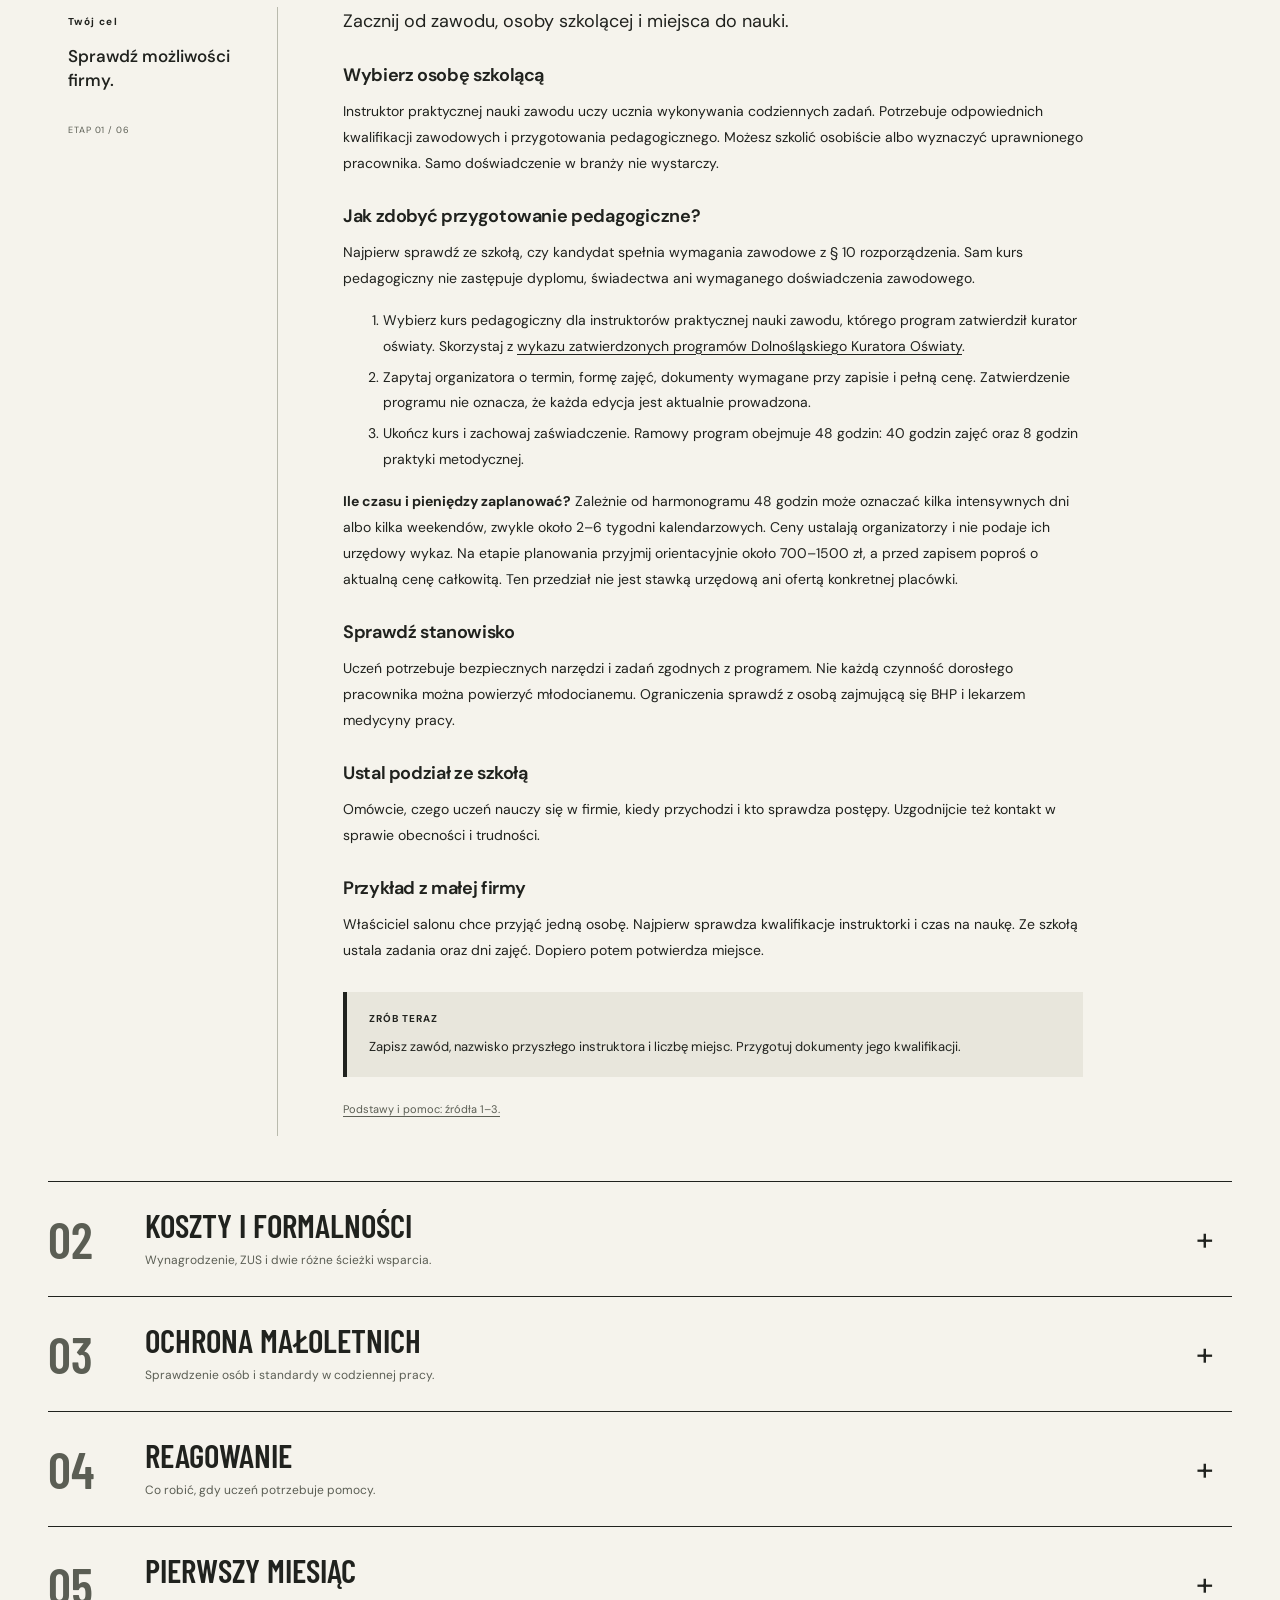
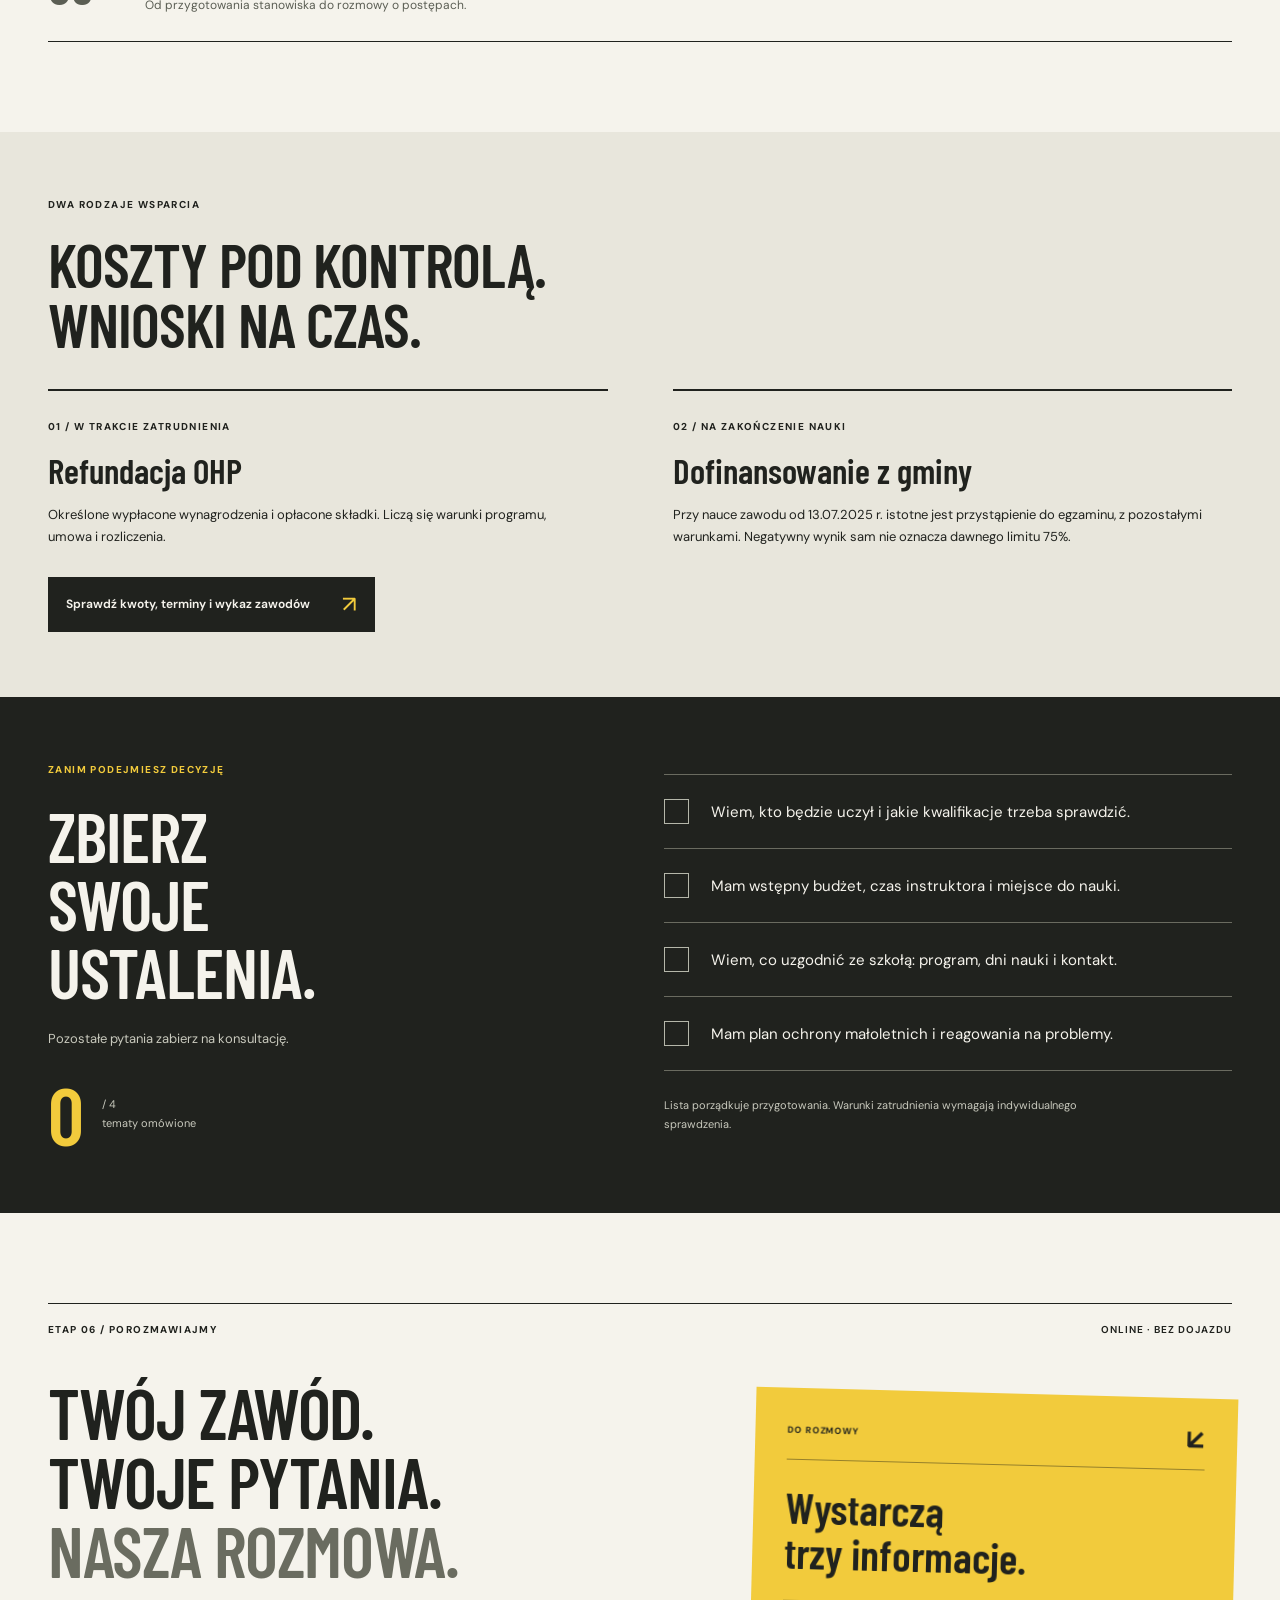
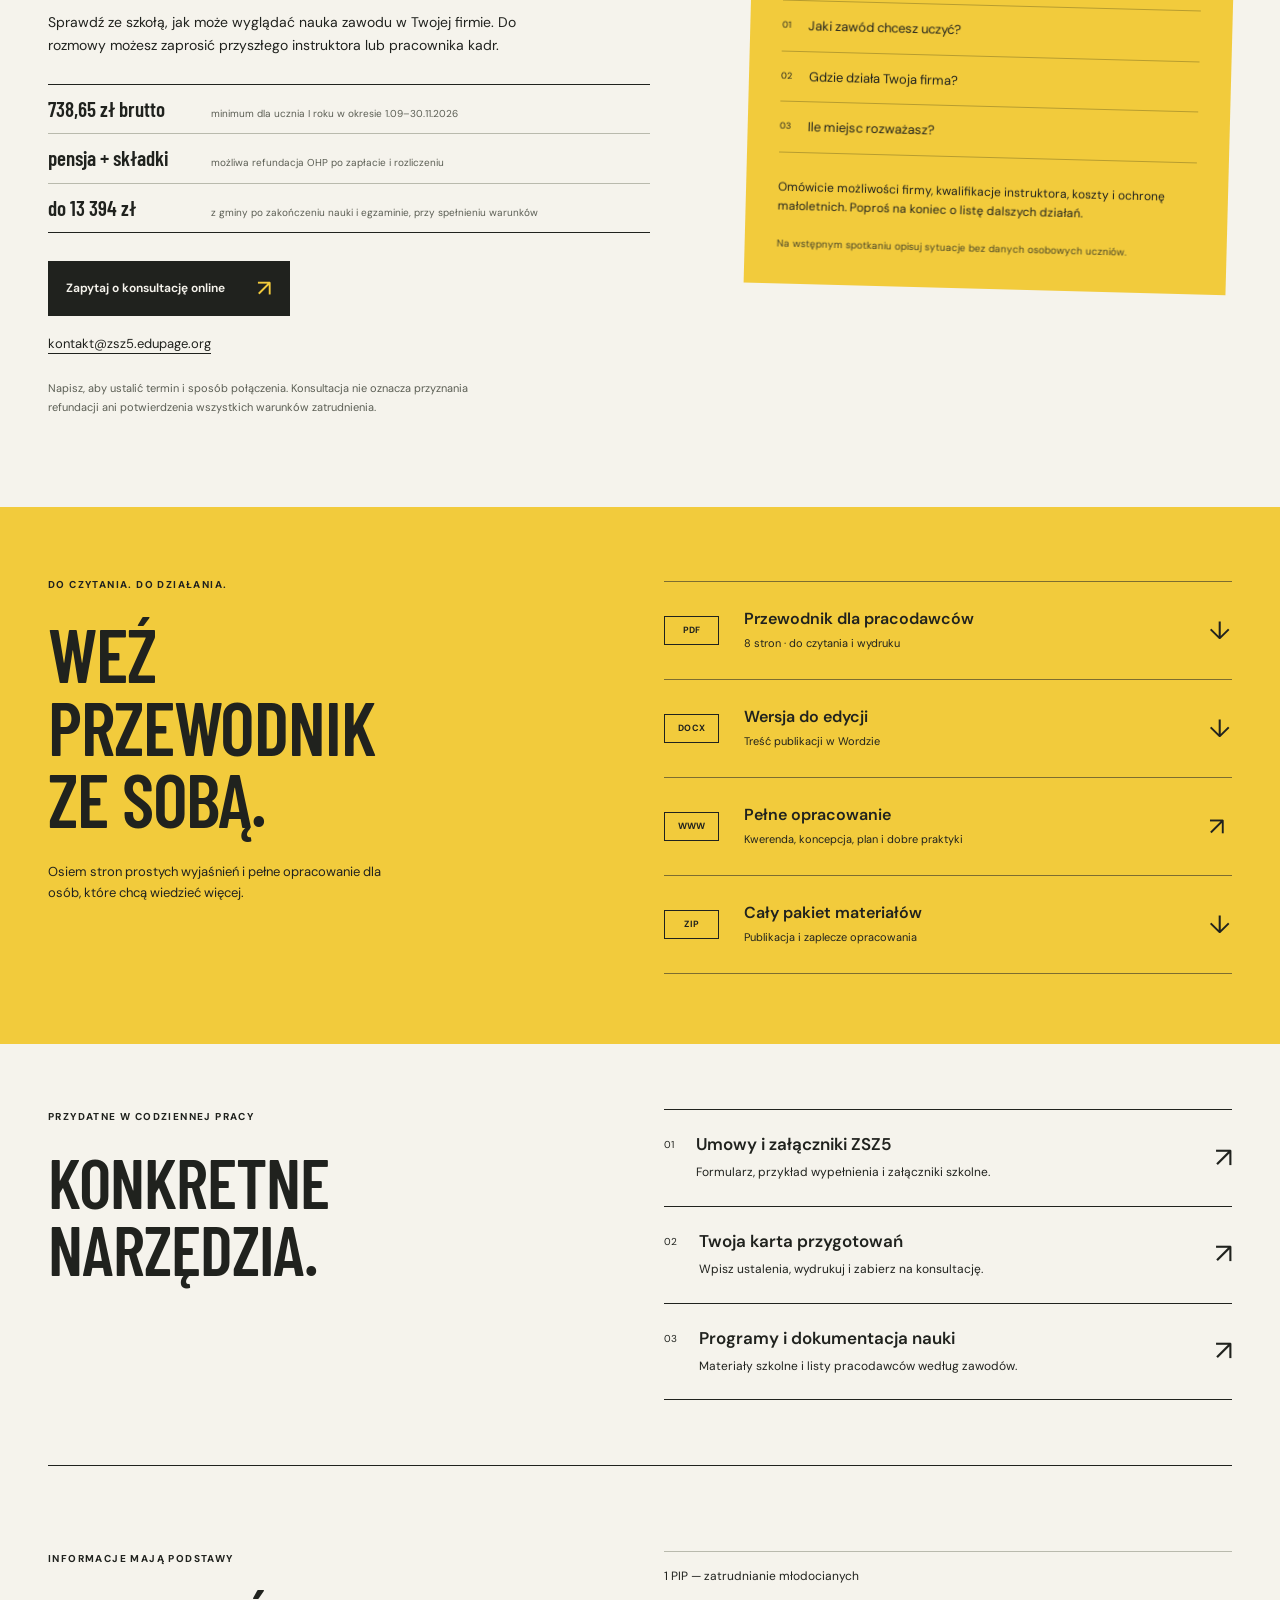
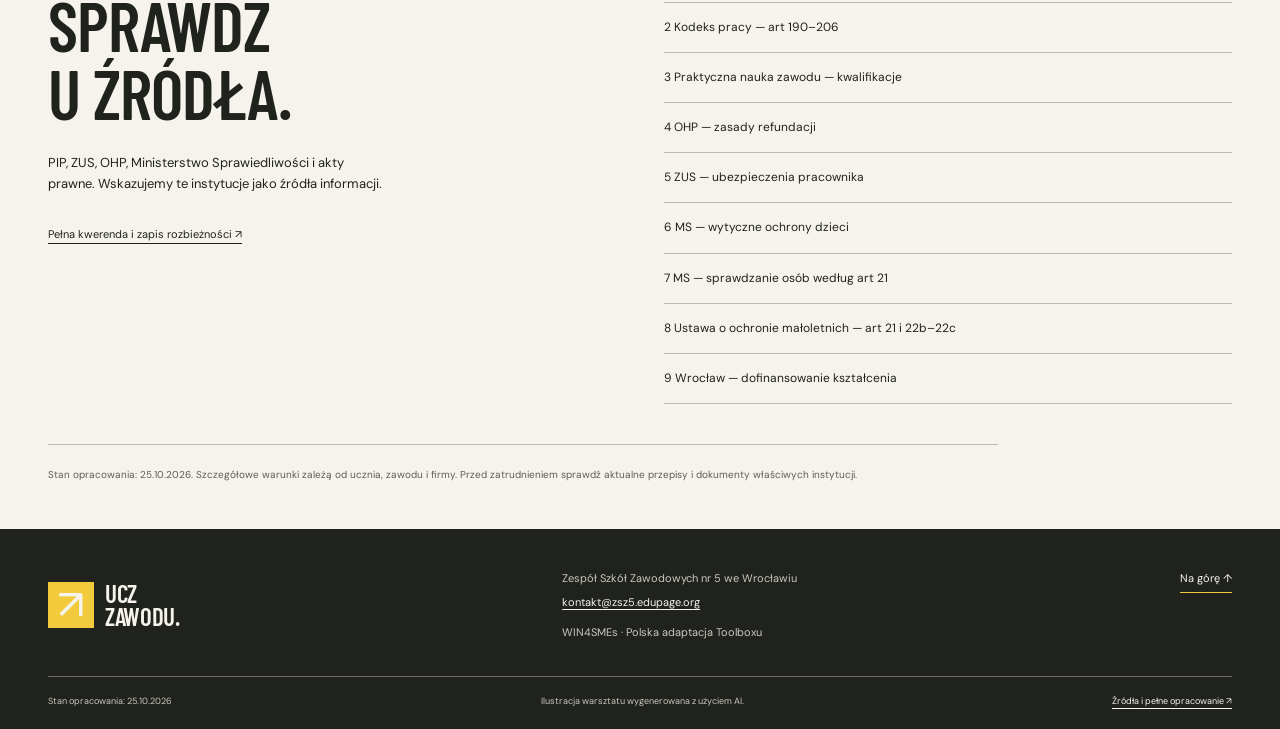
==== commit 602febbc: "Show employer costs and benefits upfront" ====
--- a/pracodawcy/index.html
+++ b/pracodawcy/index.html
@@ -1,4 +1,4 @@
-<!doctype html><html lang="pl"><head><meta charset="utf-8"><meta name="viewport" content="width=device-width,initial-scale=1"><meta name="theme-color" content="#f2cb3c"><title>Nauka zawodu w Twojej firmie | Ucz zawodu</title><meta name="description" content="Przewodnik dla pracodawców. Sześć etapów: możliwości firmy, koszty, ochrona małoletnich, wdrożenie i konsultacja online."><meta property="og:title" content="Nauka zawodu w Twojej firmie"><meta property="og:description" content="Przewodnik dla pracodawców. Sześć etapów: możliwości firmy, koszty, ochrona małoletnich, wdrożenie i konsultacja online."><meta property="og:type" content="website"><meta property="og:locale" content="pl_PL"><meta property="og:image" content="https://adeodatus11.github.io/zawodowy-wroclaw/pracodawcy/assets/nauka-w-warsztacie-1600.webp"><link rel="canonical" href="https://adeodatus11.github.io/zawodowy-wroclaw/pracodawcy/"><link rel="icon" href="assets/favicon.ico" sizes="any"><link rel="icon" href="assets/favicon-32x32.png" type="image/png" sizes="32x32"><link rel="icon" href="assets/favicon-16x16.png" type="image/png" sizes="16x16"><link rel="apple-touch-icon" href="assets/apple-touch-icon.png"><link rel="preload" href="assets/barlow-condensed-semibold.woff2" as="font" type="font/woff2" crossorigin><link rel="preload" href="assets/dm-sans-variable.woff2" as="font" type="font/woff2" crossorigin><link rel="stylesheet" href="assets/atlas.css"><script src="assets/atlas.js" defer></script></head><body><a class="skip" href="#main">Przejdź do treści</a><div class="utility"><div class="container"><a href="../">Zawodowy Wrocław / ZSZ nr 5</a><span>Praktyczny przewodnik dla pracodawców</span></div></div><header class="site-header container"><a class="identity identity-official" href="./" aria-label="Ucz zawodu — strona główna"><img src="assets/ucz-zawodu-logo.png" width="2400" height="960" alt="ZSZ nr 5 we Wrocławiu — Ucz zawodu. Szkoła Mistrzów dla pracodawców. Twój fach. Nowe pokolenie."></a><button class="menu-button" aria-expanded="false" aria-controls="menu" hidden>Menu <span aria-hidden="true">+</span></button><nav id="menu" aria-label="Nawigacja główna"><a href="./#przewodnik">Jak zacząć</a><a href="./#ochrona">Ochrona małoletnich</a><a href="./#materialy">Materiały</a><a class="nav-contact" href="./#konsultacja">Porozmawiajmy <span aria-hidden="true">↗</span></a></nav></header><main id="main"><section class="hero container"><div class="hero-meta"><p class="label">PRACODAWCA + SZKOŁA + UCZEŃ</p><p class="edition">Przewodnik / 2026</p></div><h1>NAUKA ZAWODU<br><span>W TWOJEJ FIRMIE.</span></h1><div class="hero-bottom"><p>Masz doświadczenie. Możesz przekazać je dalej.<br> Zobacz, co dokładnie zrobić, ile zapłacisz i kiedy możesz odzyskać część kosztów.</p><a class="action action-black" href="#decyzja">Kroki, koszty i refundacja <span aria-hidden="true">↓</span></a></div><figure class="hero-scene"><img src="assets/nauka-w-warsztacie-1600.webp" srcset="assets/nauka-w-warsztacie-800.webp 800w, assets/nauka-w-warsztacie-1600.webp 1600w" sizes="(max-width:767px) calc(100vw - 36px),calc(100vw - 96px)" width="1600" height="667" fetchpriority="high" alt="Ilustracja AI: instruktor i młody dorosły wspólnie sprawdzają metalowy element przy stole warsztatowym."><figcaption><span class="scene-label">DOŚWIADCZENIE → UMIEJĘTNOŚCI</span><span class="scene-note">Uczysz fachu.<br>Budujesz przyszłą kadrę.</span></figcaption></figure><div class="hero-footnote"><span>01—06 / OD PIERWSZEJ DECYZJI DO WSPÓŁPRACY</span><a href="pliki/przewodnik-dla-pracodawcow.pdf">Wolisz papier? Pobierz PDF ↓</a></div></section><nav class="quick-resources container" aria-label="Szybki dostęp do materiałów"><a href="finansowanie.html">Finansowanie i wykaz zawodów <span aria-hidden="true">↗</span></a><a href="dokumenty.html">Umowy i dokumentacja <span aria-hidden="true">↗</span></a><a href="karta-startowa.html">Karta przygotowań <span aria-hidden="true">↗</span></a></nav>
+<!doctype html><html lang="pl"><head><meta charset="utf-8"><meta name="viewport" content="width=device-width,initial-scale=1"><meta name="theme-color" content="#f2cb3c"><title>Nauka zawodu w Twojej firmie | Ucz zawodu</title><meta name="description" content="Przewodnik dla pracodawców. Sześć etapów: możliwości firmy, koszty, ochrona małoletnich, wdrożenie i konsultacja online."><meta property="og:title" content="Nauka zawodu w Twojej firmie"><meta property="og:description" content="Przewodnik dla pracodawców. Sześć etapów: możliwości firmy, koszty, ochrona małoletnich, wdrożenie i konsultacja online."><meta property="og:type" content="website"><meta property="og:locale" content="pl_PL"><meta property="og:image" content="https://adeodatus11.github.io/zawodowy-wroclaw/pracodawcy/assets/nauka-w-warsztacie-1600.webp"><link rel="canonical" href="https://adeodatus11.github.io/zawodowy-wroclaw/pracodawcy/"><link rel="icon" href="assets/favicon.ico" sizes="any"><link rel="icon" href="assets/favicon-32x32.png" type="image/png" sizes="32x32"><link rel="icon" href="assets/favicon-16x16.png" type="image/png" sizes="16x16"><link rel="apple-touch-icon" href="assets/apple-touch-icon.png"><link rel="preload" href="assets/barlow-condensed-semibold.woff2" as="font" type="font/woff2" crossorigin><link rel="preload" href="assets/dm-sans-variable.woff2" as="font" type="font/woff2" crossorigin><link rel="stylesheet" href="assets/atlas.css"><script src="assets/atlas.js" defer></script></head><body><a class="skip" href="#main">Przejdź do treści</a><div class="utility"><div class="container"><a href="../">Zawodowy Wrocław / ZSZ nr 5</a><span>Praktyczny przewodnik dla pracodawców</span></div></div><header class="site-header container"><a class="identity identity-official" href="./" aria-label="Ucz zawodu — strona główna"><img src="assets/ucz-zawodu-logo.png" width="2400" height="960" alt="ZSZ nr 5 we Wrocławiu — Ucz zawodu. Szkoła Mistrzów dla pracodawców. Twój fach. Nowe pokolenie."></a><button class="menu-button" aria-expanded="false" aria-controls="menu" hidden>Menu <span aria-hidden="true">+</span></button><nav id="menu" aria-label="Nawigacja główna"><a href="./#przewodnik">Jak zacząć</a><a href="./#ochrona">Ochrona małoletnich</a><a href="./#materialy">Materiały</a><a class="nav-contact" href="./#konsultacja">Porozmawiajmy <span aria-hidden="true">↗</span></a></nav></header><main id="main"><section class="hero container"><div class="hero-meta"><p class="label">PRACODAWCA + SZKOŁA + UCZEŃ</p><p class="edition">Przewodnik / 2026</p></div><h1>NAUKA ZAWODU<br><span>W TWOJEJ FIRMIE.</span></h1><div class="hero-bottom"><p>Masz doświadczenie. Możesz przekazać je dalej.<br> Zobacz, co dokładnie zrobić, ile zapłacisz i kiedy możesz odzyskać część kosztów.</p><a class="action action-black" href="#decyzja">Kroki, koszty i refundacja <span aria-hidden="true">↓</span></a></div><figure class="hero-scene"><img src="assets/nauka-w-warsztacie-1600.webp" srcset="assets/nauka-w-warsztacie-800.webp 800w, assets/nauka-w-warsztacie-1600.webp 1600w" sizes="(max-width:767px) calc(100vw - 36px),calc(100vw - 96px)" width="1600" height="667" fetchpriority="high" alt="Ilustracja AI: instruktor i młody dorosły wspólnie sprawdzają metalowy element przy stole warsztatowym."><figcaption><span class="scene-label">DOŚWIADCZENIE → UMIEJĘTNOŚCI</span><span class="scene-note">Uczysz fachu.<br>Budujesz przyszłą kadrę.</span></figcaption></figure><div class="hero-footnote"><span>01—06 / OD PIERWSZEJ DECYZJI DO WSPÓŁPRACY</span><a href="pliki/przewodnik-dla-pracodawcow.pdf">Wolisz papier? Pobierz PDF ↓</a></div></section><section class="top-numbers container" aria-label="Najważniejsze koszty i korzyści"><article><span>MINIMUM / I ROK</span><strong>738,65 zł</strong><p>brutto miesięcznie od 1.09 do 30.11.2026. Stawka zmienia się kwartalnie.</p></article><article><span>REFUNDACJA OHP</span><strong>pensja + składki</strong><p>do limitu z umowy, po wypłacie i rozliczeniu. Nie dostajesz pieniędzy z góry.</p></article><article><span>PO ZAKOŃCZENIU NAUKI</span><strong>10 824–13 394 zł</strong><p>dofinansowania z gminy po 36 miesiącach i egzaminie, jeżeli spełnisz warunki.</p></article><article><span>TWÓJ BENEFIT</span><strong>przyszły fachowiec</strong><p>szkolisz osobę pod potrzeby firmy, a wsparcie obniża koszt jej wynagrodzenia.</p></article></section><nav class="quick-resources container" aria-label="Szybki dostęp do materiałów"><a href="finansowanie.html">Finansowanie i wykaz zawodów <span aria-hidden="true">↗</span></a><a href="dokumenty.html">Umowy i dokumentacja <span aria-hidden="true">↗</span></a><a href="karta-startowa.html">Karta przygotowań <span aria-hidden="true">↗</span></a></nav>
 <section class="decision container" id="decyzja" aria-labelledby="decision-title"><div class="decision-heading"><p class="label">DECYZJA W 2 MINUTY</p><h2 id="decision-title">CO ROBISZ.<br>ILE WYKŁADASZ.<br><span>CO ODZYSKUJESZ.</span></h2><p>Najpierw ustalasz warunki ze szkołą i OHP. Potem zatrudniasz ucznia, wypłacasz wynagrodzenie i rozliczasz refundację. Pomoc nie jest wypłacana z góry.</p></div><div class="decision-steps" aria-label="Pięć kroków zatrudnienia ucznia"><article><span>01</span><div><h3>Zadzwoń do szkoły i OHP</h3><p>Podaj zawód, miejscowość i liczbę miejsc. Sprawdź, czy zawód jest w wykazie OHP i kto może być instruktorem. <strong>Zrób to przed podpisaniem umowy.</strong></p></div></article><article><span>02</span><div><h3>Sprawdź instruktora i stanowisko</h3><p>Zbierz dokumenty kwalifikacji. Jeśli potrzebny jest kurs pedagogiczny, zaplanuj 48 godzin i orientacyjnie 700–1500 zł. Przygotuj BHP, badania, narzędzia i ochronę małoletnich.</p></div></article><article><span>03</span><div><h3>Podpisz umowy i zgłoś pracownika</h3><p>Z młodocianym podpisujesz umowę o pracę w celu przygotowania zawodowego. Osobno składasz wniosek i zawierasz umowę refundacyjną z OHP. Kadry zgłaszają pracownika do ZUS.</p></div></article><article><span>04</span><div><h3>Najpierw płacisz z własnych środków</h3><p>Co miesiąc wypłacasz pensję i opłacasz składki. Zachowujesz listy płac, potwierdzenia przelewów i dokumenty wymagane w umowie z OHP.</p></div></article><article><span>05</span><div><h3>Potem rozliczasz dwa rodzaje wsparcia</h3><p>OHP zwraca kwalifikowane wynagrodzenie i składki po ich opłaceniu i złożeniu rozliczenia. Gmina wypłaca osobne dofinansowanie dopiero po zakończeniu nauki i egzaminie.</p></div></article></div><div class="money-example"><div class="money-title"><p class="label">PRZYKŁAD / UCZEŃ I ROKU</p><h3>Ile pieniędzy?</h3><p>Kwoty dla okresu 1.09–30.11.2026. Stawka zmienia się wraz z przeciętnym wynagrodzeniem.</p></div><div class="money-grid"><article><span>CO MIESIĄC WYPŁACASZ</span><strong>738,65 zł brutto</strong><p>plus składki finansowane przez pracodawcę oraz faktyczne koszty instruktora, BHP, badań, odzieży i narzędzi.</p></article><article><span>REFUNDACJA OHP</span><strong>po rozliczeniu</strong><p>Do wysokości kwalifikowanego wynagrodzenia i składek zapisanych w umowie. To nie jest zaliczka. Termin przelewu wynika z umowy z OHP.</p></article><article><span>DOFINANSOWANIE Z GMINY</span><strong>do 10 824 zł</strong><p>Po 36 miesiącach nauki i egzaminie; do 13 394 zł przy spełnieniu warunku prognozy MEN. Wniosek składasz w ciągu 3 miesięcy od ogłoszenia wyników.</p></article></div><p class="money-warning"><strong>Czego wsparcie zwykle nie pokrywa?</strong> Czasu instruktora, organizacji stanowiska, badań, odzieży, narzędzi ani części wynagrodzenia ponad limit refundacji. Dlatego przed startem potrzebujesz własnego budżetu na bieżące wypłaty.</p><a class="action action-black" href="finansowanie.html">Zobacz dokładne warunki i zawody <span aria-hidden="true">↗</span></a></div><div class="decision-fit"><div><p class="label">CZY TO MA SENS DLA MOJEJ FIRMY?</p><h3>Tak, jeśli budujesz kadrę na lata.</h3></div><div class="fit-columns"><p><strong>To może się opłacać, gdy:</strong> masz fachowca z czasem na uczenie, bezpieczne zadania dla ucznia i chcesz przygotować przyszłego pracownika do sposobu pracy swojej firmy. Refundacja ogranicza koszt wynagrodzenia, ale nie zastępuje opieki.</p><p><strong>To nie jest dobry wybór, gdy:</strong> potrzebujesz od razu samodzielnego pracownika, nie masz osoby do codziennego szkolenia albo firma nie może finansować wypłat przed otrzymaniem refundacji.</p></div></div></section>
 <section class="why-section" id="korzysci"><div class="container why-layout"><div><p class="label">PO CO UCZYĆ ZAWODU?</p><h2>TWÓJ FACH.<br>NOWE<br>POKOLENIE.</h2><p class="why-note">To inwestycja w ludzi. Wymaga czasu instruktora, budżetu i cierpliwości. Dalsza współpraca zależy od obu stron.</p></div><div class="benefit-stack"><article><span>↗</span><div><h3>Rozwijasz przyszłą kadrę</h3><p>Uczeń poznaje zawód, narzędzia i sposób pracy Twojej firmy. Stopniowo zyskuje samodzielność.</p></div></article><article><span>↗</span><div><h3>Przekazujesz doświadczenie</h3><p>Wiedza Twoich fachowców trafia do kolejnego pokolenia. Codzienna praca staje się okazją do nauki.</p></div></article><article><span>↗</span><div><h3>Budujesz relację ze szkołą</h3><p>Wspólnie planujecie zadania i sprawdzacie postępy. Masz z kim omówić program i trudności.</p></div></article></div></div></section>
 <section class="model-section container"><div class="model-heading"><p class="label">KSZTAŁCENIE DUALNE, CZYLI?</p><h2>CZĘŚĆ W SZKOLE.<br>CZĘŚĆ W FIRMIE.</h2><p>Teoria i praktyka tworzą jeden proces. Ten przewodnik dotyczy <strong>umowy o pracę w celu przygotowania zawodowego</strong>. Praktyki szkolne i staż uczniowski mają inne zasady.</p></div><div class="role-diagram"><div><span class="role-index">A</span><h3>Szkoła</h3><p>Realizuje swoją część kształcenia i współpracuje z firmą.</p></div><span class="role-connector" aria-hidden="true">+</span><div><span class="role-index">B</span><h3>Firma</h3><p>Zatrudnia, wynagradza i zapewnia naukę pod opieką instruktora.</p></div><p class="role-result"><span aria-hidden="true">↳</span> Uczeń rozwija umiejętności w praktyce.</p></div></section>
@@ -92,7 +92,7 @@
 <p><a href="#zrodla">Podstawy i pomoc: źródła 1–3 oraz 6–8.</a></p>
 </div></div></details></div></section>
 <section class="funding-band"><div class="container"><div class="funding-band-title"><p class="label">DWA RODZAJE WSPARCIA</p><h2>KOSZTY POD KONTROLĄ.<br>WNIOSKI NA CZAS.</h2></div><div class="funding-routes"><article><span class="label">01 / W TRAKCIE ZATRUDNIENIA</span><h3>Refundacja OHP</h3><p>Określone wypłacone wynagrodzenia i opłacone składki. Liczą się warunki programu, umowa i rozliczenia.</p></article><article><span class="label">02 / NA ZAKOŃCZENIE NAUKI</span><h3>Dofinansowanie z gminy</h3><p>Przy nauce zawodu od 13.07.2025 r. istotne jest przystąpienie do egzaminu, z pozostałymi warunkami. Negatywny wynik sam nie oznacza dawnego limitu 75%.</p></article></div><a class="action action-black" href="finansowanie.html">Sprawdź kwoty, terminy i wykaz zawodów <span aria-hidden="true">↗</span></a></div></section><section class="readiness-section"><div class="container readiness-layout"><div class="readiness-heading"><p class="label">ZANIM PODEJMIESZ DECYZJĘ</p><h2>ZBIERZ<br>SWOJE<br>USTALENIA.</h2><p>Pozostałe pytania zabierz na konsultację.</p><div class="readiness-counter" aria-live="polite"><strong data-check-count>0</strong><span>/ 4<br>tematy omówione</span></div></div><fieldset class="readiness"><legend class="sr-only">Lista przygotowań firmy</legend><label><input type="checkbox" data-ready><span>Wiem, kto będzie uczył i jakie kwalifikacje trzeba sprawdzić.</span></label><label><input type="checkbox" data-ready><span>Mam wstępny budżet, czas instruktora i miejsce do nauki.</span></label><label><input type="checkbox" data-ready><span>Wiem, co uzgodnić ze szkołą: program, dni nauki i kontakt.</span></label><label><input type="checkbox" data-ready><span>Mam plan ochrony małoletnich i reagowania na problemy.</span></label><p class="small">Lista porządkuje przygotowania. Warunki zatrudnienia wymagają indywidualnego sprawdzenia.</p></fieldset></div></section>
-<section class="consultation container" id="konsultacja"><div class="section-top"><p class="label">ETAP 06 / POROZMAWIAJMY</p><span>ONLINE · BEZ DOJAZDU</span></div><div class="consultation-grid"><div><h2>TWÓJ ZAWÓD.<br>TWOJE PYTANIA.<br><span>NASZA ROZMOWA.</span></h2><p>Sprawdź ze szkołą, jak może wyglądać nauka zawodu w Twojej firmie. Do rozmowy możesz zaprosić przyszłego instruktora lub pracownika kadr.</p><a class="action action-black" href="mailto:kontakt@zsz5.edupage.org?subject=Konsultacja%20online%20%E2%80%94%20nauka%20zawodu&body=Dzie%C5%84%20dobry%2C%0AChc%C4%99%20sprawdzi%C4%87%20mo%C5%BCliwo%C5%9B%C4%87%20nauki%20zawodu%20w%20mojej%20firmie.%0AZaw%C3%B3d%3A%20%0AMiejscowo%C5%9B%C4%87%3A%20%0APlanowana%20liczba%20miejsc%3A%20%0ACzy%20mo%C5%BCemy%20um%C3%B3wi%C4%87%20konsultacj%C4%99%20online%3F">Zapytaj o konsultację online <span aria-hidden="true">↗</span></a><a class="email" href="mailto:kontakt@zsz5.edupage.org">kontakt@zsz5.edupage.org</a><p class="small">Napisz, aby ustalić termin i sposób połączenia. Konsultacja nie oznacza przyznania refundacji ani potwierdzenia wszystkich warunków zatrudnienia.</p></div><aside class="meeting-note"><div class="note-top"><span>DO ROZMOWY</span><span aria-hidden="true">↙</span></div><h3>Wystarczą<br>trzy informacje.</h3><ol><li><span>01</span>Jaki zawód chcesz uczyć?</li><li><span>02</span>Gdzie działa Twoja firma?</li><li><span>03</span>Ile miejsc rozważasz?</li></ol><p>Omówicie możliwości firmy, kwalifikacje instruktora, koszty i ochronę małoletnich. Poproś na koniec o listę dalszych działań.</p><p class="small">Na wstępnym spotkaniu opisuj sytuacje bez danych osobowych uczniów.</p></aside></div></section>
+<section class="consultation container" id="konsultacja"><div class="section-top"><p class="label">ETAP 06 / POROZMAWIAJMY</p><span>ONLINE · BEZ DOJAZDU</span></div><div class="consultation-grid"><div><h2>TWÓJ ZAWÓD.<br>TWOJE PYTANIA.<br><span>NASZA ROZMOWA.</span></h2><p>Sprawdź ze szkołą, jak może wyglądać nauka zawodu w Twojej firmie. Do rozmowy możesz zaprosić przyszłego instruktora lub pracownika kadr.</p><div class="consultation-numbers"><p><strong>738,65 zł brutto</strong><span>minimum dla ucznia I roku w okresie 1.09–30.11.2026</span></p><p><strong>pensja + składki</strong><span>możliwa refundacja OHP po zapłacie i rozliczeniu</span></p><p><strong>do 13 394 zł</strong><span>z gminy po zakończeniu nauki i egzaminie, przy spełnieniu warunków</span></p></div><a class="action action-black" href="mailto:kontakt@zsz5.edupage.org?subject=Konsultacja%20online%20%E2%80%94%20nauka%20zawodu&body=Dzie%C5%84%20dobry%2C%0AChc%C4%99%20sprawdzi%C4%87%20mo%C5%BCliwo%C5%9B%C4%87%20nauki%20zawodu%20w%20mojej%20firmie.%0AZaw%C3%B3d%3A%20%0AMiejscowo%C5%9B%C4%87%3A%20%0APlanowana%20liczba%20miejsc%3A%20%0ACzy%20mo%C5%BCemy%20um%C3%B3wi%C4%87%20konsultacj%C4%99%20online%3F">Zapytaj o konsultację online <span aria-hidden="true">↗</span></a><a class="email" href="mailto:kontakt@zsz5.edupage.org">kontakt@zsz5.edupage.org</a><p class="small">Napisz, aby ustalić termin i sposób połączenia. Konsultacja nie oznacza przyznania refundacji ani potwierdzenia wszystkich warunków zatrudnienia.</p></div><aside class="meeting-note"><div class="note-top"><span>DO ROZMOWY</span><span aria-hidden="true">↙</span></div><h3>Wystarczą<br>trzy informacje.</h3><ol><li><span>01</span>Jaki zawód chcesz uczyć?</li><li><span>02</span>Gdzie działa Twoja firma?</li><li><span>03</span>Ile miejsc rozważasz?</li></ol><p>Omówicie możliwości firmy, kwalifikacje instruktora, koszty i ochronę małoletnich. Poproś na koniec o listę dalszych działań.</p><p class="small">Na wstępnym spotkaniu opisuj sytuacje bez danych osobowych uczniów.</p></aside></div></section>
 <section class="materials" id="materialy"><div class="container materials-layout"><div><p class="label">DO CZYTANIA. DO DZIAŁANIA.</p><h2>WEŹ<br>PRZEWODNIK<br>ZE SOBĄ.</h2><p>Osiem stron prostych wyjaśnień i pełne opracowanie dla osób, które chcą wiedzieć więcej.</p></div><div class="download-list"><a href="pliki/przewodnik-dla-pracodawcow.pdf"><span class="file-type">PDF</span><span><strong>Przewodnik dla pracodawców</strong><small>8 stron · do czytania i wydruku</small></span><span aria-hidden="true">↓</span></a><a href="pliki/przewodnik-dla-pracodawcow.docx" download><span class="file-type">DOCX</span><span><strong>Wersja do edycji</strong><small>Treść publikacji w Wordzie</small></span><span aria-hidden="true">↓</span></a><a href="opracowanie.html"><span class="file-type">WWW</span><span><strong>Pełne opracowanie</strong><small>Kwerenda, koncepcja, plan i dobre praktyki</small></span><span aria-hidden="true">↗</span></a><a href="pliki/pelne-opracowanie-pracodawcy.zip" download><span class="file-type">ZIP</span><span><strong>Cały pakiet materiałów</strong><small>Publikacja i zaplecze opracowania</small></span><span aria-hidden="true">↓</span></a></div></div></section>
 <section class="toolkit container" aria-labelledby="toolkit-title"><div><p class="label">PRZYDATNE W CODZIENNEJ PRACY</p><h2 id="toolkit-title">KONKRETNE<br>NARZĘDZIA.</h2></div><div class="toolkit-links"><a href="dokumenty.html"><span>01</span><div><h3>Umowy i załączniki ZSZ5</h3><p>Formularz, przykład wypełnienia i załączniki szkolne.</p></div><span aria-hidden="true">↗</span></a><a href="karta-startowa.html"><span>02</span><div><h3>Twoja karta przygotowań</h3><p>Wpisz ustalenia, wydrukuj i zabierz na konsultację.</p></div><span aria-hidden="true">↗</span></a><a href="dokumenty.html#programy-i-dokumentacja-nauki"><span>03</span><div><h3>Programy i dokumentacja nauki</h3><p>Materiały szkolne i listy pracodawców według zawodów.</p></div><span aria-hidden="true">↗</span></a></div></section><section class="sources container" id="zrodla"><div class="sources-heading"><p class="label">INFORMACJE MAJĄ PODSTAWY</p><h2>SPRAWDŹ<br>U ŹRÓDŁA.</h2><p>PIP, ZUS, OHP, Ministerstwo Sprawiedliwości i akty prawne. Wskazujemy te instytucje jako źródła informacji.</p><a class="text-link" href="opracowanie.html#kwerenda">Pełna kwerenda i zapis rozbieżności ↗</a></div><div class="source-list"><p><a href="https://www.pip.gov.pl/dla-pracodawcow/porady-prawne/zatrudnianie-pracownikow-mlodocianych">1  PIP — zatrudnianie młodocianych</a></p>
 <p><a href="https://eli.gov.pl/eli/DU/2026/1245/ogl/pol">2  Kodeks pracy — art 190–206</a></p>
--- a/pracodawcy/assets/atlas.css
+++ b/pracodawcy/assets/atlas.css
@@ -22,6 +22,10 @@
 @media print{.decision{padding-block:25px}.decision-heading,.decision-fit,.money-title{display:block}.decision-steps article,.decision-steps article>div{display:block}.decision-steps article>span{font-size:20px}.money-example,.decision-fit{background:white;color:black;border:1px solid black}.money-grid{display:block}.money-grid article{border:0;border-bottom:1px solid #999;padding:15px 0}.fit-columns{display:block}.fit-columns p{color:black}.decision-fit .label{color:black}}
 .school-documents{margin-block:26px 32px}.school-document{display:grid;grid-template-columns:52px minmax(0,1fr);gap:24px;border-top:1px solid var(--ink);padding-block:25px}.school-document:last-child{border-bottom:1px solid var(--ink)}.document-filetype{width:46px;border:1px solid var(--ink);text-align:center;padding:9px 0;font-size:10px;letter-spacing:.04em;font-weight:700;align-self:start}.document-details .document-edition{font-size:10px;line-height:1.6;color:var(--muted);margin-bottom:11px}.document-details h3{font-size:18px;line-height:1.4;font-weight:650;margin:0 0 12px}.document-details>p:not(.document-edition){font-size:13px;line-height:1.75;margin-bottom:18px}.document-actions{display:flex;align-items:center;flex-wrap:wrap;gap:14px 22px}.document-actions a{font-size:12px;font-weight:650;text-underline-offset:4px}.document-actions a:first-child{background:var(--yellow);padding:9px 13px;text-decoration:none}.document-actions a:first-child:hover{text-decoration:underline}.document-actions a.document-original{font-size:10px;font-weight:400;color:var(--muted)}
 @media(max-width:767px){.school-document{grid-template-columns:35px minmax(0,1fr);gap:16px;padding-block:23px}.document-filetype{width:33px;padding:7px 0;font-size:8px}.document-details h3{font-size:16px}.document-details .document-edition{font-size:9px}.document-details>p:not(.document-edition){font-size:12px}.document-actions{gap:13px 17px}.document-actions a{font-size:11px}.document-actions a.document-original{font-size:9px}.document-actions a:first-child{padding:9px 11px}}
-.site-header .identity-official{display:block;width:300px;height:86px;overflow:hidden}.site-header .identity-official img{width:310px;max-width:none;height:auto;transform:translate(-16px,-19px)}
+.site-header .identity-official{display:block;width:300px;height:86px;overflow:hidden}.site-header .identity-official img{width:310px;max-width:none;height:auto;transform:translate(-16px,-19px);mix-blend-mode:multiply}
 @media(max-width:767px){.site-header .identity-official{width:210px;height:67px}.site-header .identity-official img{width:225px;transform:translate(-13px,-12px)}}
 @media print{.site-header .identity-official{width:260px;height:75px}.site-header .identity-official img{width:270px;transform:translate(-14px,-17px)}}
+.top-numbers{display:grid;grid-template-columns:repeat(4,minmax(0,1fr));background:var(--yellow);border:1px solid var(--ink);margin-bottom:28px}.top-numbers article{padding:25px 22px;border-right:1px solid var(--ink)}.top-numbers article:last-child{border-right:0}.top-numbers span{display:block;font-size:9px;line-height:1.4;letter-spacing:.1em;font-weight:750}.top-numbers strong{display:block;font:600 32px/1.05 var(--display);margin-block:13px}.top-numbers p{font-size:11px;line-height:1.65}.consultation-numbers{margin-top:26px;border-block:1px solid var(--ink)}.consultation-grid>div>.consultation-numbers p{display:grid;grid-template-columns:145px minmax(0,1fr);gap:18px;align-items:baseline;max-width:none;margin:0;padding:12px 0;border-bottom:1px solid var(--line)}.consultation-grid>div>.consultation-numbers p:last-child{border-bottom:0}.consultation-numbers strong{font:600 21px/1.1 var(--display)}.consultation-numbers span{font-size:10px;line-height:1.55;color:var(--muted)}
+@media(max-width:1100px){.top-numbers{grid-template-columns:repeat(2,minmax(0,1fr))}.top-numbers article:nth-child(2){border-right:0}.top-numbers article:nth-child(-n+2){border-bottom:1px solid var(--ink)}}
+@media(max-width:767px){.top-numbers{grid-template-columns:1fr;margin-bottom:18px}.top-numbers article{padding:19px 17px;border-right:0;border-bottom:1px solid var(--ink)}.top-numbers article:nth-child(2){border-right:0}.top-numbers article:last-child{border-bottom:0}.top-numbers strong{font-size:29px;margin-block:9px}.top-numbers p{font-size:10px}.consultation-grid>div>.consultation-numbers p{grid-template-columns:1fr;gap:5px}.consultation-numbers strong{font-size:20px}}
+@media print{.top-numbers{display:grid;grid-template-columns:repeat(2,1fr);background:white}.consultation-numbers{break-inside:avoid}}
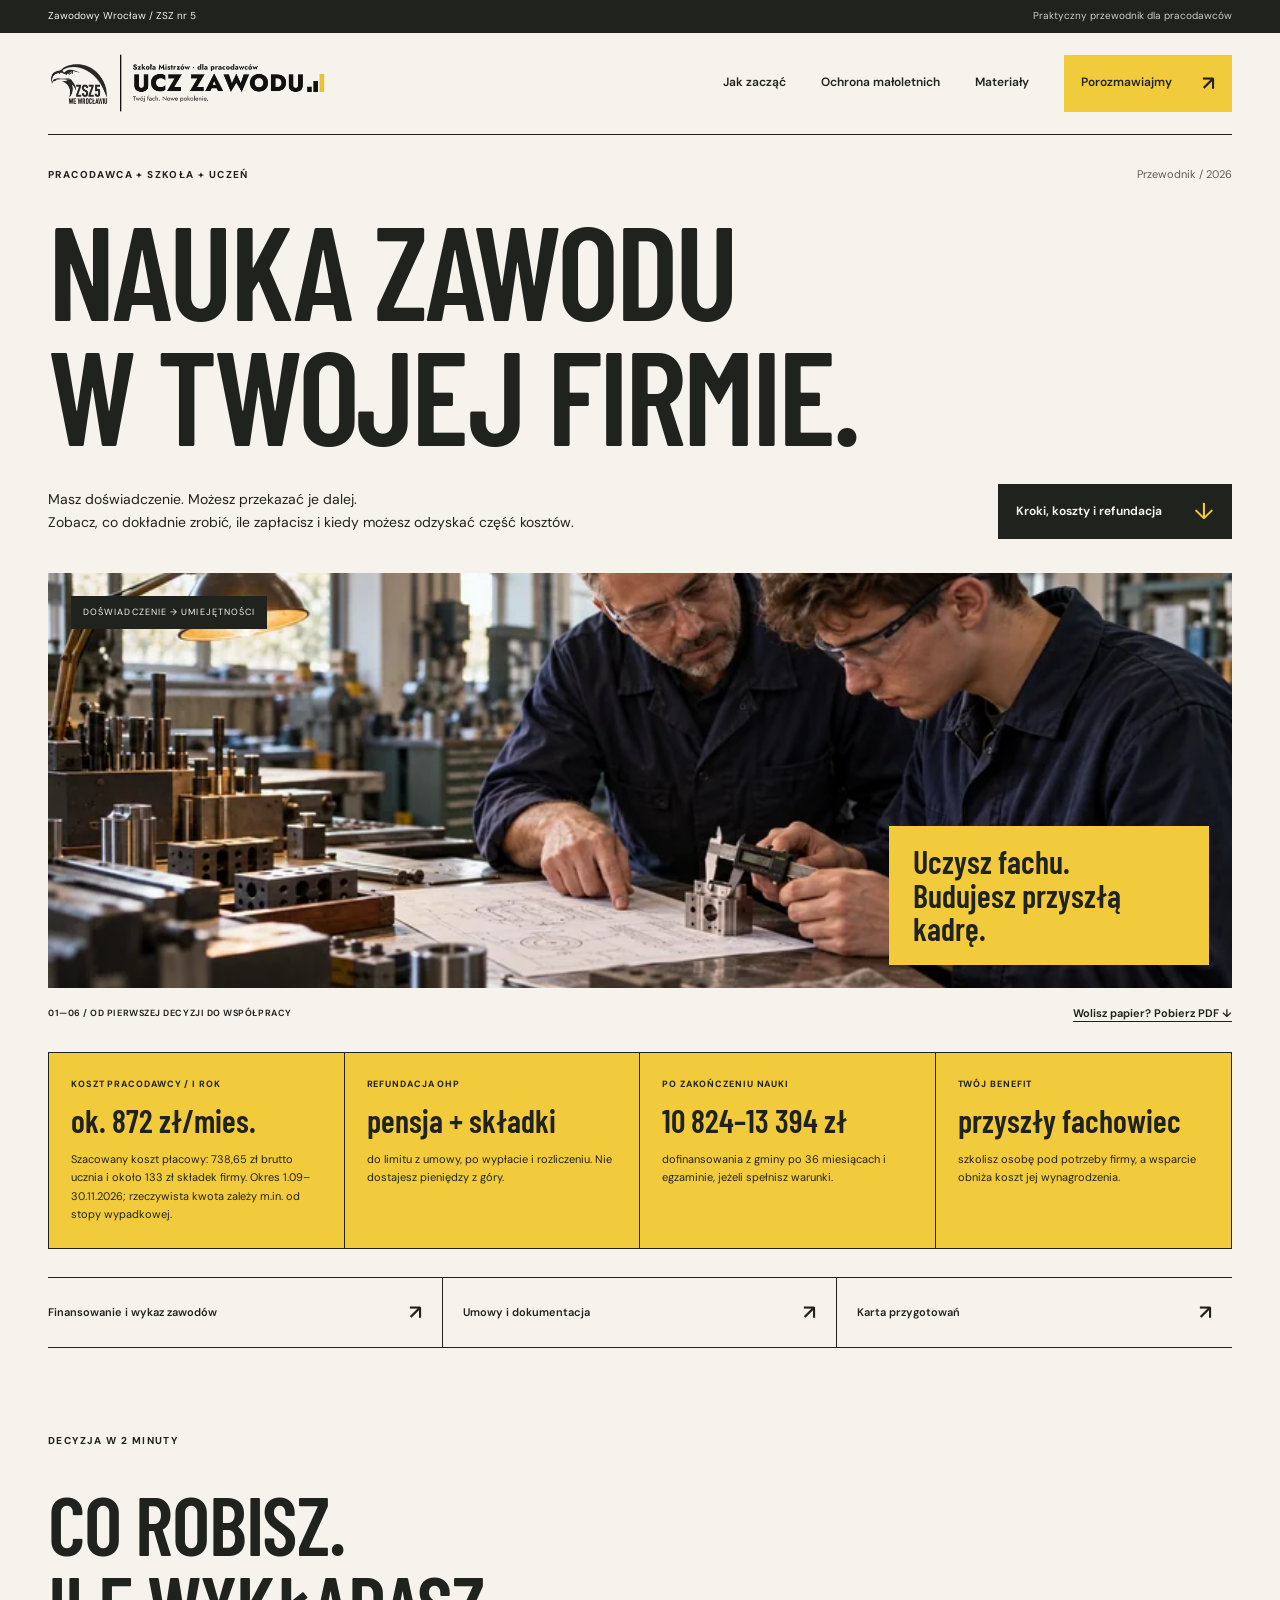
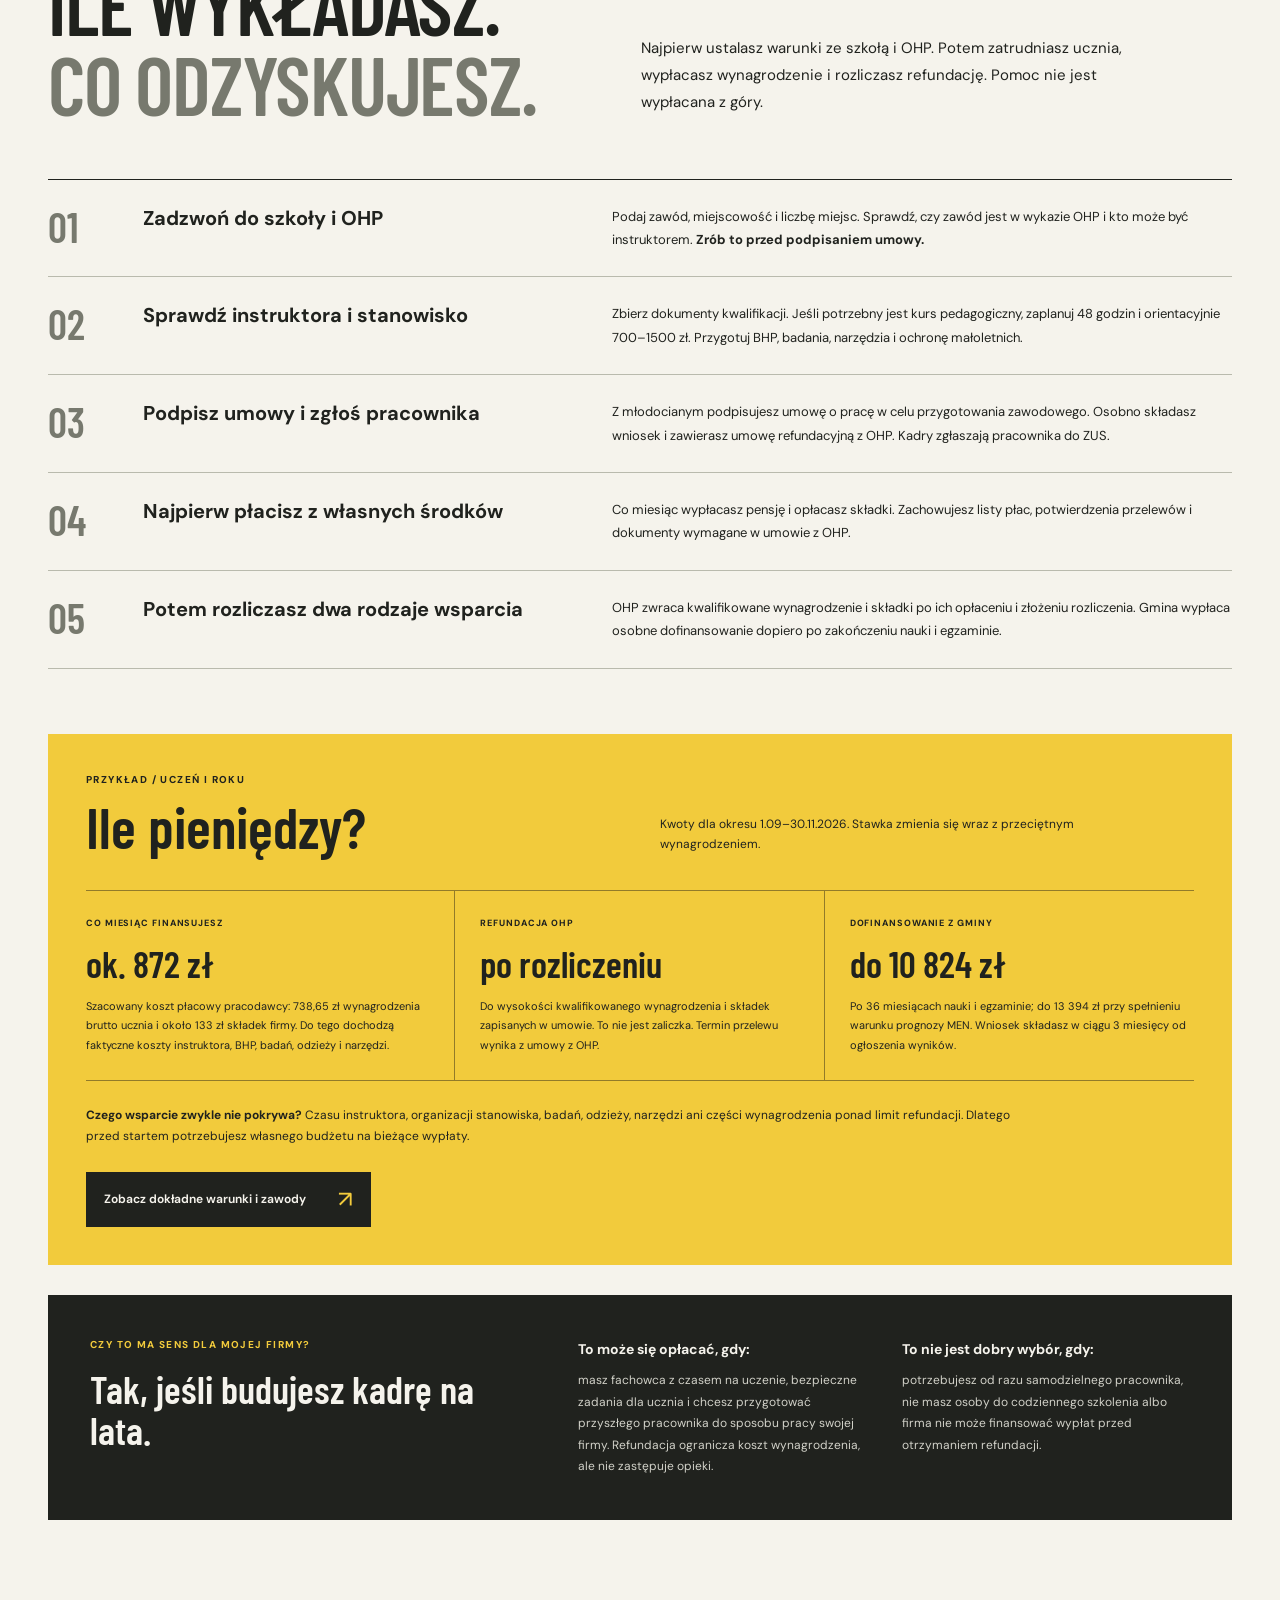
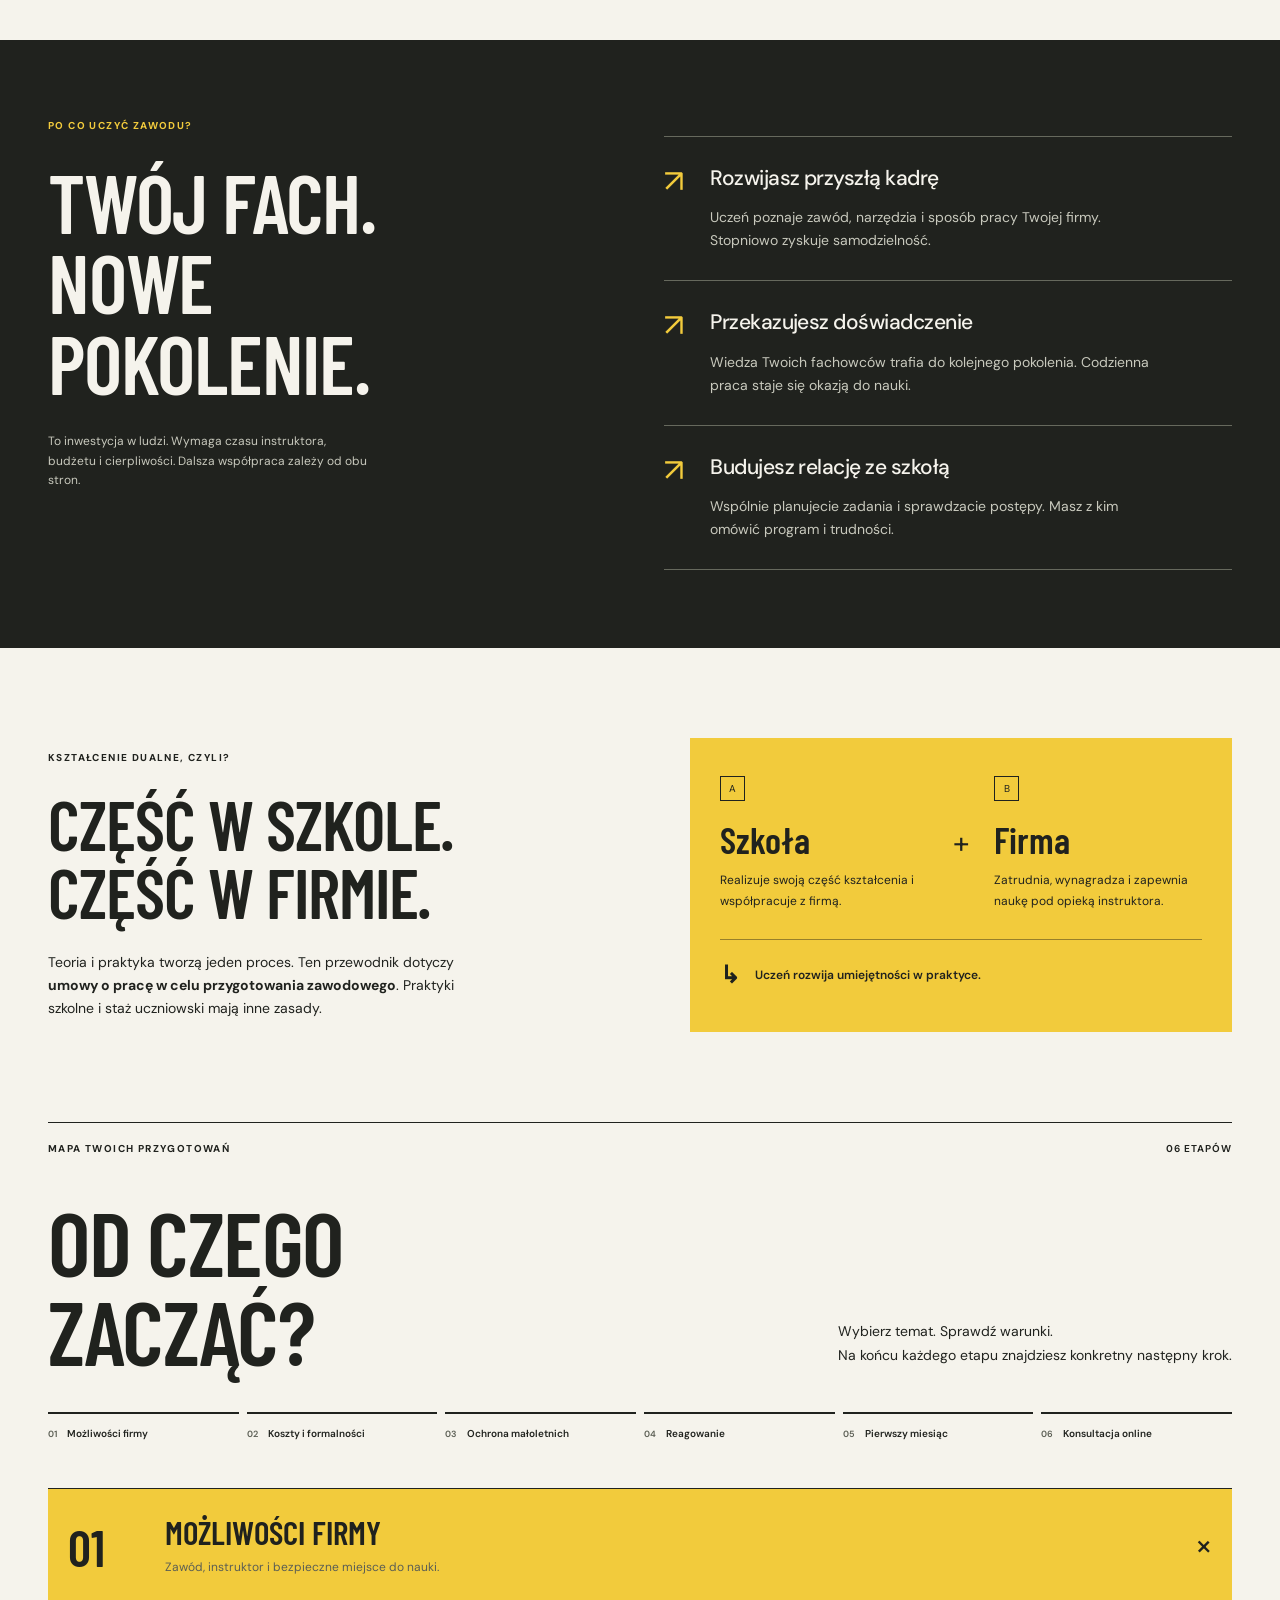
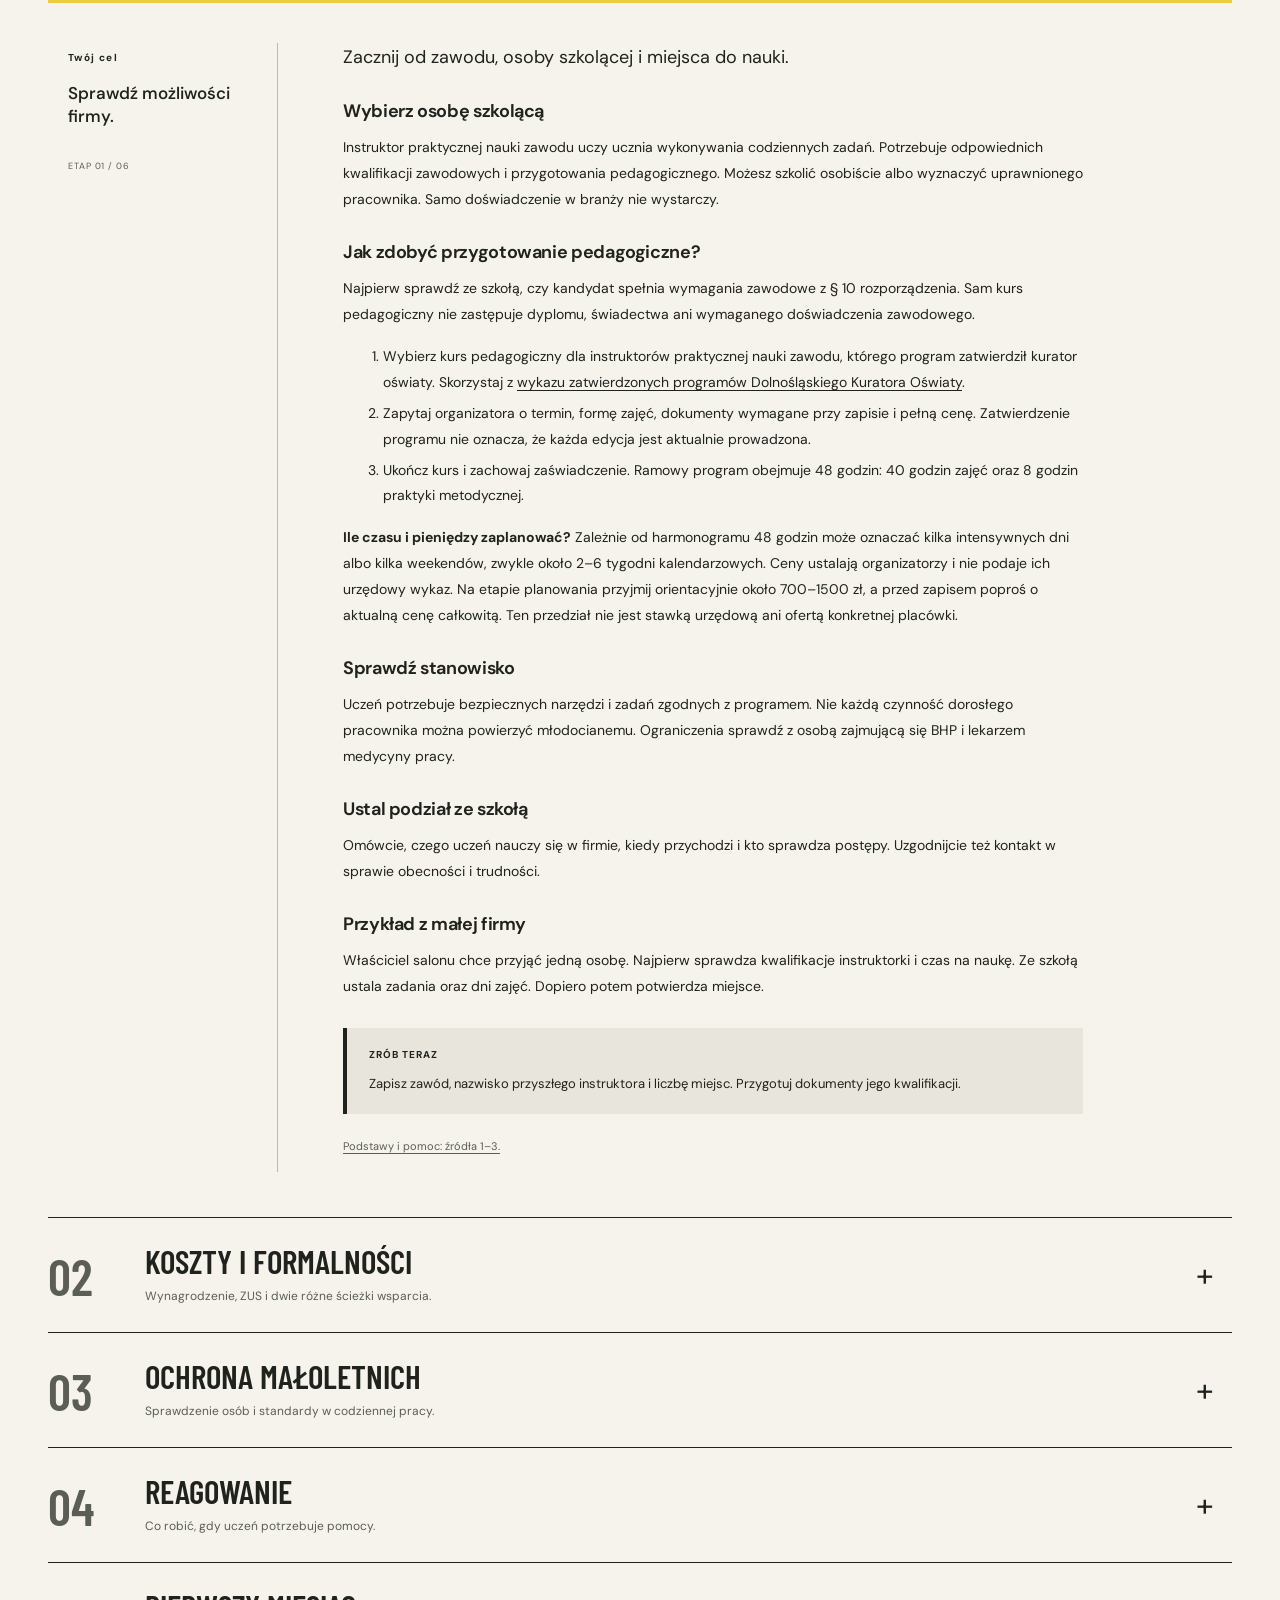
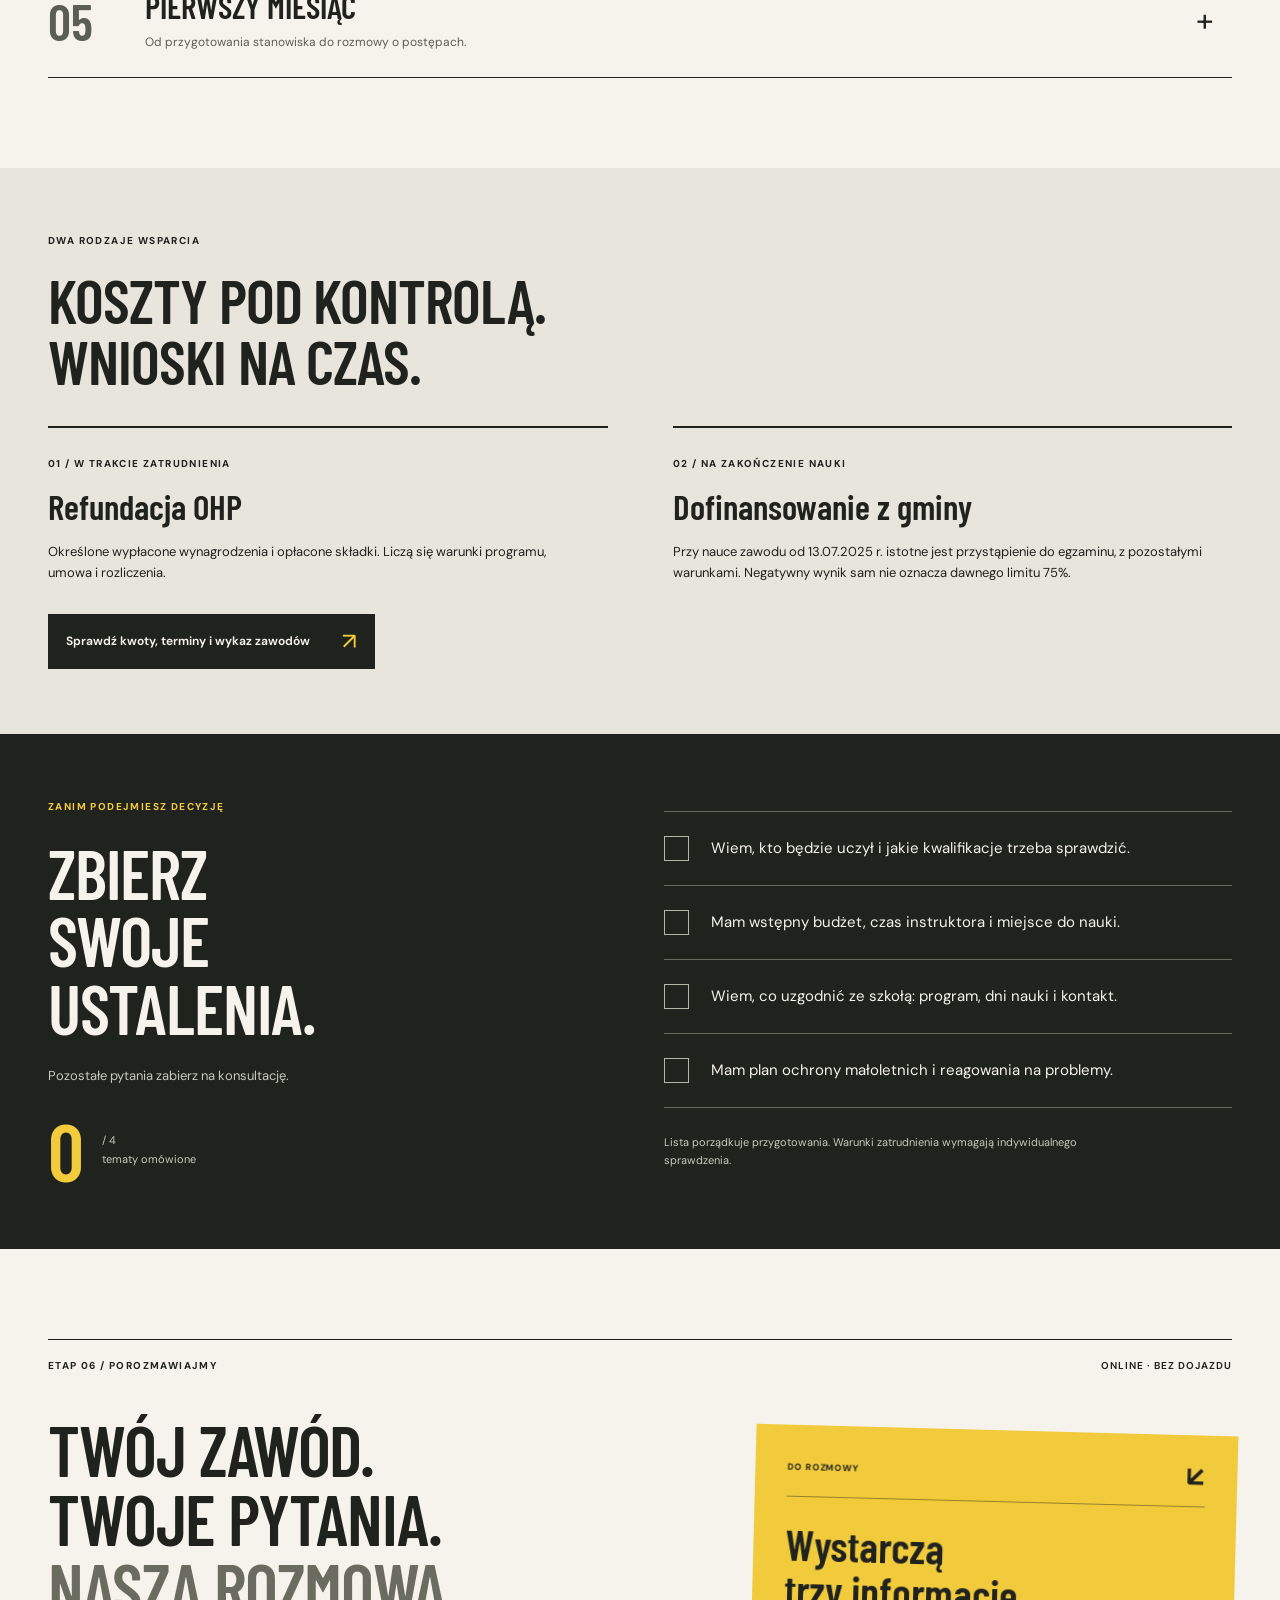
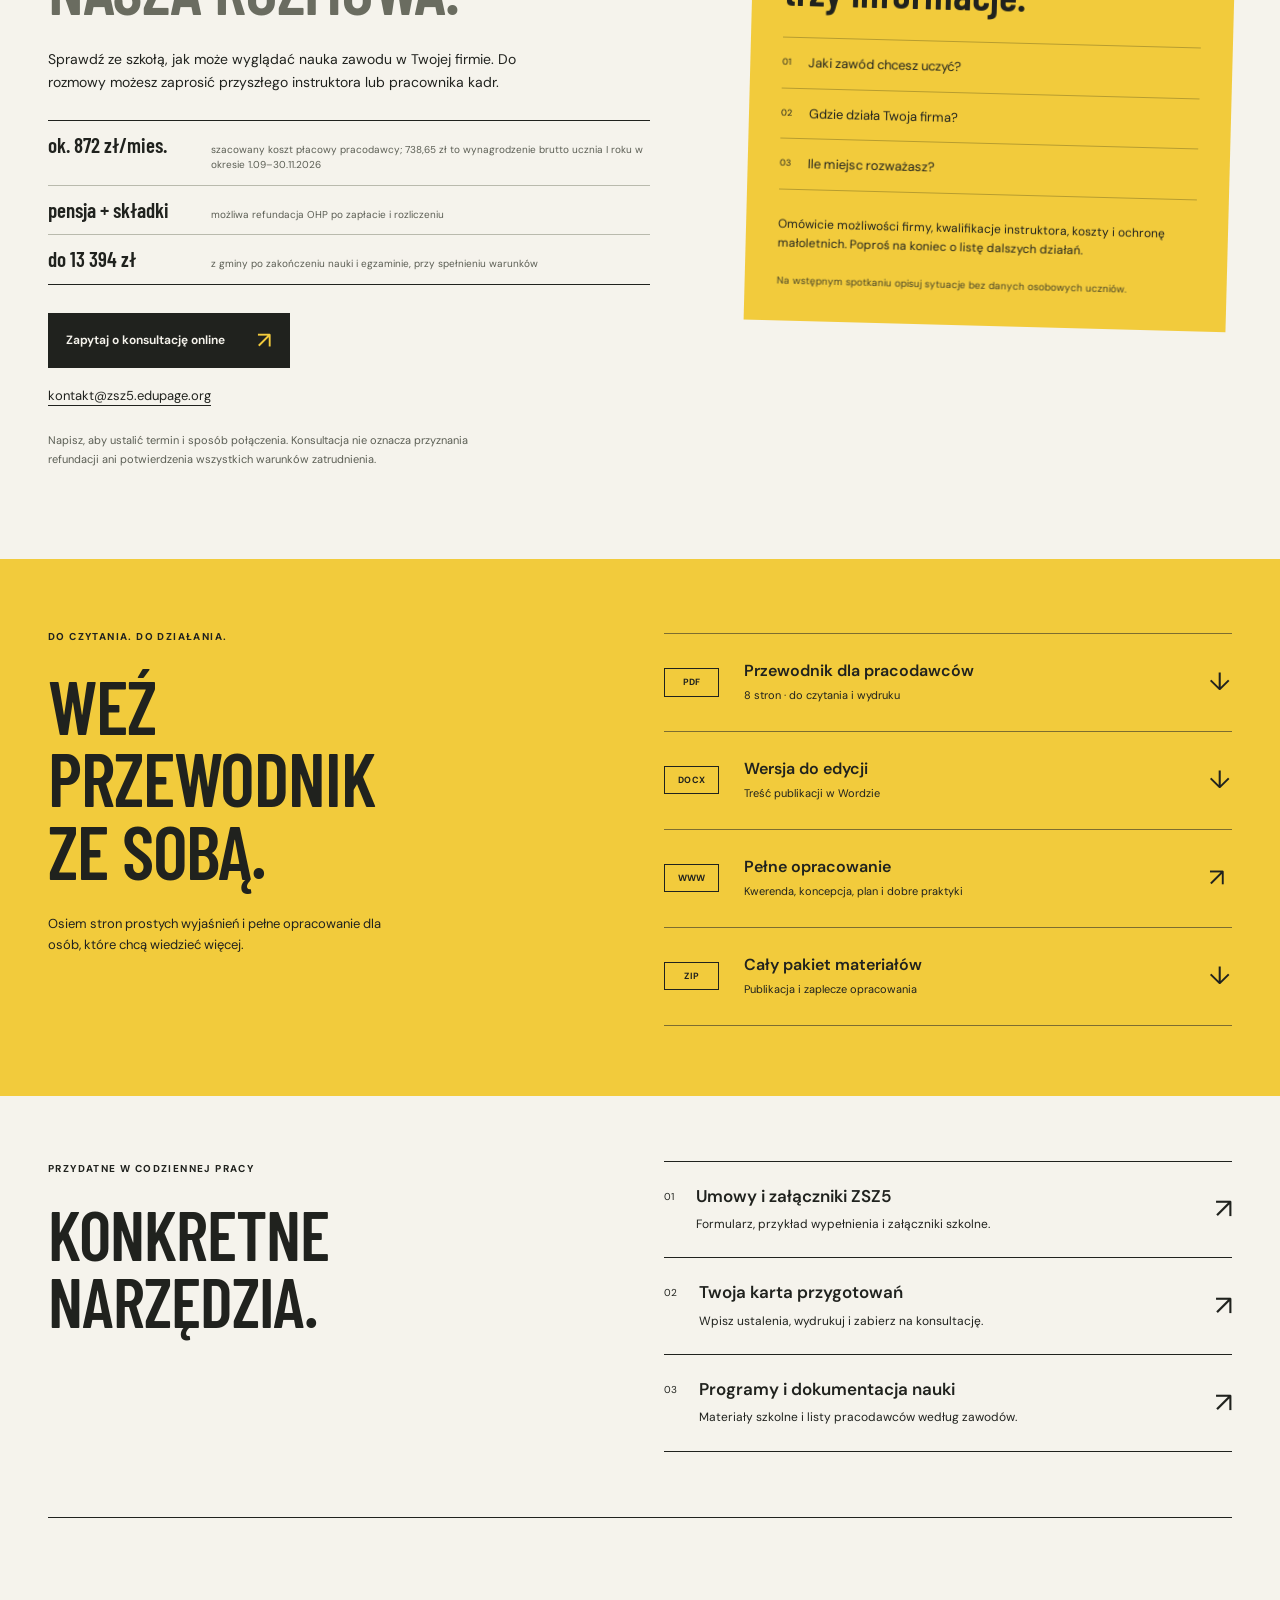
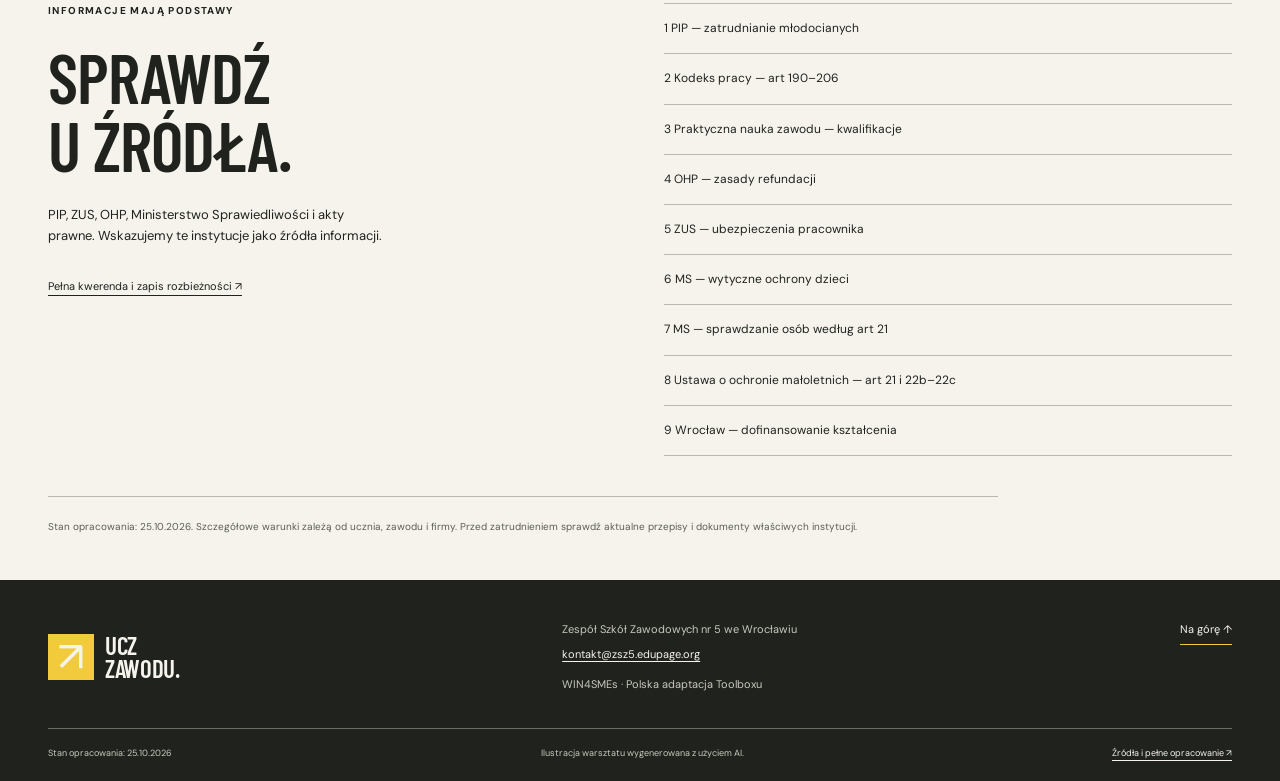
==== commit 3843a2c7: "Clarify monthly employer payroll cost" ====
--- a/pracodawcy/index.html
+++ b/pracodawcy/index.html
@@ -1,5 +1,5 @@
-<!doctype html><html lang="pl"><head><meta charset="utf-8"><meta name="viewport" content="width=device-width,initial-scale=1"><meta name="theme-color" content="#f2cb3c"><title>Nauka zawodu w Twojej firmie | Ucz zawodu</title><meta name="description" content="Przewodnik dla pracodawców. Sześć etapów: możliwości firmy, koszty, ochrona małoletnich, wdrożenie i konsultacja online."><meta property="og:title" content="Nauka zawodu w Twojej firmie"><meta property="og:description" content="Przewodnik dla pracodawców. Sześć etapów: możliwości firmy, koszty, ochrona małoletnich, wdrożenie i konsultacja online."><meta property="og:type" content="website"><meta property="og:locale" content="pl_PL"><meta property="og:image" content="https://adeodatus11.github.io/zawodowy-wroclaw/pracodawcy/assets/nauka-w-warsztacie-1600.webp"><link rel="canonical" href="https://adeodatus11.github.io/zawodowy-wroclaw/pracodawcy/"><link rel="icon" href="assets/favicon.ico" sizes="any"><link rel="icon" href="assets/favicon-32x32.png" type="image/png" sizes="32x32"><link rel="icon" href="assets/favicon-16x16.png" type="image/png" sizes="16x16"><link rel="apple-touch-icon" href="assets/apple-touch-icon.png"><link rel="preload" href="assets/barlow-condensed-semibold.woff2" as="font" type="font/woff2" crossorigin><link rel="preload" href="assets/dm-sans-variable.woff2" as="font" type="font/woff2" crossorigin><link rel="stylesheet" href="assets/atlas.css"><script src="assets/atlas.js" defer></script></head><body><a class="skip" href="#main">Przejdź do treści</a><div class="utility"><div class="container"><a href="../">Zawodowy Wrocław / ZSZ nr 5</a><span>Praktyczny przewodnik dla pracodawców</span></div></div><header class="site-header container"><a class="identity identity-official" href="./" aria-label="Ucz zawodu — strona główna"><img src="assets/ucz-zawodu-logo.png" width="2400" height="960" alt="ZSZ nr 5 we Wrocławiu — Ucz zawodu. Szkoła Mistrzów dla pracodawców. Twój fach. Nowe pokolenie."></a><button class="menu-button" aria-expanded="false" aria-controls="menu" hidden>Menu <span aria-hidden="true">+</span></button><nav id="menu" aria-label="Nawigacja główna"><a href="./#przewodnik">Jak zacząć</a><a href="./#ochrona">Ochrona małoletnich</a><a href="./#materialy">Materiały</a><a class="nav-contact" href="./#konsultacja">Porozmawiajmy <span aria-hidden="true">↗</span></a></nav></header><main id="main"><section class="hero container"><div class="hero-meta"><p class="label">PRACODAWCA + SZKOŁA + UCZEŃ</p><p class="edition">Przewodnik / 2026</p></div><h1>NAUKA ZAWODU<br><span>W TWOJEJ FIRMIE.</span></h1><div class="hero-bottom"><p>Masz doświadczenie. Możesz przekazać je dalej.<br> Zobacz, co dokładnie zrobić, ile zapłacisz i kiedy możesz odzyskać część kosztów.</p><a class="action action-black" href="#decyzja">Kroki, koszty i refundacja <span aria-hidden="true">↓</span></a></div><figure class="hero-scene"><img src="assets/nauka-w-warsztacie-1600.webp" srcset="assets/nauka-w-warsztacie-800.webp 800w, assets/nauka-w-warsztacie-1600.webp 1600w" sizes="(max-width:767px) calc(100vw - 36px),calc(100vw - 96px)" width="1600" height="667" fetchpriority="high" alt="Ilustracja AI: instruktor i młody dorosły wspólnie sprawdzają metalowy element przy stole warsztatowym."><figcaption><span class="scene-label">DOŚWIADCZENIE → UMIEJĘTNOŚCI</span><span class="scene-note">Uczysz fachu.<br>Budujesz przyszłą kadrę.</span></figcaption></figure><div class="hero-footnote"><span>01—06 / OD PIERWSZEJ DECYZJI DO WSPÓŁPRACY</span><a href="pliki/przewodnik-dla-pracodawcow.pdf">Wolisz papier? Pobierz PDF ↓</a></div></section><section class="top-numbers container" aria-label="Najważniejsze koszty i korzyści"><article><span>MINIMUM / I ROK</span><strong>738,65 zł</strong><p>brutto miesięcznie od 1.09 do 30.11.2026. Stawka zmienia się kwartalnie.</p></article><article><span>REFUNDACJA OHP</span><strong>pensja + składki</strong><p>do limitu z umowy, po wypłacie i rozliczeniu. Nie dostajesz pieniędzy z góry.</p></article><article><span>PO ZAKOŃCZENIU NAUKI</span><strong>10 824–13 394 zł</strong><p>dofinansowania z gminy po 36 miesiącach i egzaminie, jeżeli spełnisz warunki.</p></article><article><span>TWÓJ BENEFIT</span><strong>przyszły fachowiec</strong><p>szkolisz osobę pod potrzeby firmy, a wsparcie obniża koszt jej wynagrodzenia.</p></article></section><nav class="quick-resources container" aria-label="Szybki dostęp do materiałów"><a href="finansowanie.html">Finansowanie i wykaz zawodów <span aria-hidden="true">↗</span></a><a href="dokumenty.html">Umowy i dokumentacja <span aria-hidden="true">↗</span></a><a href="karta-startowa.html">Karta przygotowań <span aria-hidden="true">↗</span></a></nav>
-<section class="decision container" id="decyzja" aria-labelledby="decision-title"><div class="decision-heading"><p class="label">DECYZJA W 2 MINUTY</p><h2 id="decision-title">CO ROBISZ.<br>ILE WYKŁADASZ.<br><span>CO ODZYSKUJESZ.</span></h2><p>Najpierw ustalasz warunki ze szkołą i OHP. Potem zatrudniasz ucznia, wypłacasz wynagrodzenie i rozliczasz refundację. Pomoc nie jest wypłacana z góry.</p></div><div class="decision-steps" aria-label="Pięć kroków zatrudnienia ucznia"><article><span>01</span><div><h3>Zadzwoń do szkoły i OHP</h3><p>Podaj zawód, miejscowość i liczbę miejsc. Sprawdź, czy zawód jest w wykazie OHP i kto może być instruktorem. <strong>Zrób to przed podpisaniem umowy.</strong></p></div></article><article><span>02</span><div><h3>Sprawdź instruktora i stanowisko</h3><p>Zbierz dokumenty kwalifikacji. Jeśli potrzebny jest kurs pedagogiczny, zaplanuj 48 godzin i orientacyjnie 700–1500 zł. Przygotuj BHP, badania, narzędzia i ochronę małoletnich.</p></div></article><article><span>03</span><div><h3>Podpisz umowy i zgłoś pracownika</h3><p>Z młodocianym podpisujesz umowę o pracę w celu przygotowania zawodowego. Osobno składasz wniosek i zawierasz umowę refundacyjną z OHP. Kadry zgłaszają pracownika do ZUS.</p></div></article><article><span>04</span><div><h3>Najpierw płacisz z własnych środków</h3><p>Co miesiąc wypłacasz pensję i opłacasz składki. Zachowujesz listy płac, potwierdzenia przelewów i dokumenty wymagane w umowie z OHP.</p></div></article><article><span>05</span><div><h3>Potem rozliczasz dwa rodzaje wsparcia</h3><p>OHP zwraca kwalifikowane wynagrodzenie i składki po ich opłaceniu i złożeniu rozliczenia. Gmina wypłaca osobne dofinansowanie dopiero po zakończeniu nauki i egzaminie.</p></div></article></div><div class="money-example"><div class="money-title"><p class="label">PRZYKŁAD / UCZEŃ I ROKU</p><h3>Ile pieniędzy?</h3><p>Kwoty dla okresu 1.09–30.11.2026. Stawka zmienia się wraz z przeciętnym wynagrodzeniem.</p></div><div class="money-grid"><article><span>CO MIESIĄC WYPŁACASZ</span><strong>738,65 zł brutto</strong><p>plus składki finansowane przez pracodawcę oraz faktyczne koszty instruktora, BHP, badań, odzieży i narzędzi.</p></article><article><span>REFUNDACJA OHP</span><strong>po rozliczeniu</strong><p>Do wysokości kwalifikowanego wynagrodzenia i składek zapisanych w umowie. To nie jest zaliczka. Termin przelewu wynika z umowy z OHP.</p></article><article><span>DOFINANSOWANIE Z GMINY</span><strong>do 10 824 zł</strong><p>Po 36 miesiącach nauki i egzaminie; do 13 394 zł przy spełnieniu warunku prognozy MEN. Wniosek składasz w ciągu 3 miesięcy od ogłoszenia wyników.</p></article></div><p class="money-warning"><strong>Czego wsparcie zwykle nie pokrywa?</strong> Czasu instruktora, organizacji stanowiska, badań, odzieży, narzędzi ani części wynagrodzenia ponad limit refundacji. Dlatego przed startem potrzebujesz własnego budżetu na bieżące wypłaty.</p><a class="action action-black" href="finansowanie.html">Zobacz dokładne warunki i zawody <span aria-hidden="true">↗</span></a></div><div class="decision-fit"><div><p class="label">CZY TO MA SENS DLA MOJEJ FIRMY?</p><h3>Tak, jeśli budujesz kadrę na lata.</h3></div><div class="fit-columns"><p><strong>To może się opłacać, gdy:</strong> masz fachowca z czasem na uczenie, bezpieczne zadania dla ucznia i chcesz przygotować przyszłego pracownika do sposobu pracy swojej firmy. Refundacja ogranicza koszt wynagrodzenia, ale nie zastępuje opieki.</p><p><strong>To nie jest dobry wybór, gdy:</strong> potrzebujesz od razu samodzielnego pracownika, nie masz osoby do codziennego szkolenia albo firma nie może finansować wypłat przed otrzymaniem refundacji.</p></div></div></section>
+<!doctype html><html lang="pl"><head><meta charset="utf-8"><meta name="viewport" content="width=device-width,initial-scale=1"><meta name="theme-color" content="#f2cb3c"><title>Nauka zawodu w Twojej firmie | Ucz zawodu</title><meta name="description" content="Przewodnik dla pracodawców. Sześć etapów: możliwości firmy, koszty, ochrona małoletnich, wdrożenie i konsultacja online."><meta property="og:title" content="Nauka zawodu w Twojej firmie"><meta property="og:description" content="Przewodnik dla pracodawców. Sześć etapów: możliwości firmy, koszty, ochrona małoletnich, wdrożenie i konsultacja online."><meta property="og:type" content="website"><meta property="og:locale" content="pl_PL"><meta property="og:image" content="https://adeodatus11.github.io/zawodowy-wroclaw/pracodawcy/assets/nauka-w-warsztacie-1600.webp"><link rel="canonical" href="https://adeodatus11.github.io/zawodowy-wroclaw/pracodawcy/"><link rel="icon" href="assets/favicon.ico" sizes="any"><link rel="icon" href="assets/favicon-32x32.png" type="image/png" sizes="32x32"><link rel="icon" href="assets/favicon-16x16.png" type="image/png" sizes="16x16"><link rel="apple-touch-icon" href="assets/apple-touch-icon.png"><link rel="preload" href="assets/barlow-condensed-semibold.woff2" as="font" type="font/woff2" crossorigin><link rel="preload" href="assets/dm-sans-variable.woff2" as="font" type="font/woff2" crossorigin><link rel="stylesheet" href="assets/atlas.css"><script src="assets/atlas.js" defer></script></head><body><a class="skip" href="#main">Przejdź do treści</a><div class="utility"><div class="container"><a href="../">Zawodowy Wrocław / ZSZ nr 5</a><span>Praktyczny przewodnik dla pracodawców</span></div></div><header class="site-header container"><a class="identity identity-official" href="./" aria-label="Ucz zawodu — strona główna"><img src="assets/ucz-zawodu-logo.png" width="2400" height="960" alt="ZSZ nr 5 we Wrocławiu — Ucz zawodu. Szkoła Mistrzów dla pracodawców. Twój fach. Nowe pokolenie."></a><button class="menu-button" aria-expanded="false" aria-controls="menu" hidden>Menu <span aria-hidden="true">+</span></button><nav id="menu" aria-label="Nawigacja główna"><a href="./#przewodnik">Jak zacząć</a><a href="./#ochrona">Ochrona małoletnich</a><a href="./#materialy">Materiały</a><a class="nav-contact" href="./#konsultacja">Porozmawiajmy <span aria-hidden="true">↗</span></a></nav></header><main id="main"><section class="hero container"><div class="hero-meta"><p class="label">PRACODAWCA + SZKOŁA + UCZEŃ</p><p class="edition">Przewodnik / 2026</p></div><h1>NAUKA ZAWODU<br><span>W TWOJEJ FIRMIE.</span></h1><div class="hero-bottom"><p>Masz doświadczenie. Możesz przekazać je dalej.<br> Zobacz, co dokładnie zrobić, ile zapłacisz i kiedy możesz odzyskać część kosztów.</p><a class="action action-black" href="#decyzja">Kroki, koszty i refundacja <span aria-hidden="true">↓</span></a></div><figure class="hero-scene"><img src="assets/nauka-w-warsztacie-1600.webp" srcset="assets/nauka-w-warsztacie-800.webp 800w, assets/nauka-w-warsztacie-1600.webp 1600w" sizes="(max-width:767px) calc(100vw - 36px),calc(100vw - 96px)" width="1600" height="667" fetchpriority="high" alt="Ilustracja AI: instruktor i młody dorosły wspólnie sprawdzają metalowy element przy stole warsztatowym."><figcaption><span class="scene-label">DOŚWIADCZENIE → UMIEJĘTNOŚCI</span><span class="scene-note">Uczysz fachu.<br>Budujesz przyszłą kadrę.</span></figcaption></figure><div class="hero-footnote"><span>01—06 / OD PIERWSZEJ DECYZJI DO WSPÓŁPRACY</span><a href="pliki/przewodnik-dla-pracodawcow.pdf">Wolisz papier? Pobierz PDF ↓</a></div></section><section class="top-numbers container" aria-label="Najważniejsze koszty i korzyści"><article><span>KOSZT PRACODAWCY / I ROK</span><strong>ok. 872 zł/mies.</strong><p>Szacowany koszt płacowy: 738,65 zł brutto ucznia i około 133 zł składek firmy. Okres 1.09–30.11.2026; rzeczywista kwota zależy m.in. od stopy wypadkowej.</p></article><article><span>REFUNDACJA OHP</span><strong>pensja + składki</strong><p>do limitu z umowy, po wypłacie i rozliczeniu. Nie dostajesz pieniędzy z góry.</p></article><article><span>PO ZAKOŃCZENIU NAUKI</span><strong>10 824–13 394 zł</strong><p>dofinansowania z gminy po 36 miesiącach i egzaminie, jeżeli spełnisz warunki.</p></article><article><span>TWÓJ BENEFIT</span><strong>przyszły fachowiec</strong><p>szkolisz osobę pod potrzeby firmy, a wsparcie obniża koszt jej wynagrodzenia.</p></article></section><nav class="quick-resources container" aria-label="Szybki dostęp do materiałów"><a href="finansowanie.html">Finansowanie i wykaz zawodów <span aria-hidden="true">↗</span></a><a href="dokumenty.html">Umowy i dokumentacja <span aria-hidden="true">↗</span></a><a href="karta-startowa.html">Karta przygotowań <span aria-hidden="true">↗</span></a></nav>
+<section class="decision container" id="decyzja" aria-labelledby="decision-title"><div class="decision-heading"><p class="label">DECYZJA W 2 MINUTY</p><h2 id="decision-title">CO ROBISZ.<br>ILE WYKŁADASZ.<br><span>CO ODZYSKUJESZ.</span></h2><p>Najpierw ustalasz warunki ze szkołą i OHP. Potem zatrudniasz ucznia, wypłacasz wynagrodzenie i rozliczasz refundację. Pomoc nie jest wypłacana z góry.</p></div><div class="decision-steps" aria-label="Pięć kroków zatrudnienia ucznia"><article><span>01</span><div><h3>Zadzwoń do szkoły i OHP</h3><p>Podaj zawód, miejscowość i liczbę miejsc. Sprawdź, czy zawód jest w wykazie OHP i kto może być instruktorem. <strong>Zrób to przed podpisaniem umowy.</strong></p></div></article><article><span>02</span><div><h3>Sprawdź instruktora i stanowisko</h3><p>Zbierz dokumenty kwalifikacji. Jeśli potrzebny jest kurs pedagogiczny, zaplanuj 48 godzin i orientacyjnie 700–1500 zł. Przygotuj BHP, badania, narzędzia i ochronę małoletnich.</p></div></article><article><span>03</span><div><h3>Podpisz umowy i zgłoś pracownika</h3><p>Z młodocianym podpisujesz umowę o pracę w celu przygotowania zawodowego. Osobno składasz wniosek i zawierasz umowę refundacyjną z OHP. Kadry zgłaszają pracownika do ZUS.</p></div></article><article><span>04</span><div><h3>Najpierw płacisz z własnych środków</h3><p>Co miesiąc wypłacasz pensję i opłacasz składki. Zachowujesz listy płac, potwierdzenia przelewów i dokumenty wymagane w umowie z OHP.</p></div></article><article><span>05</span><div><h3>Potem rozliczasz dwa rodzaje wsparcia</h3><p>OHP zwraca kwalifikowane wynagrodzenie i składki po ich opłaceniu i złożeniu rozliczenia. Gmina wypłaca osobne dofinansowanie dopiero po zakończeniu nauki i egzaminie.</p></div></article></div><div class="money-example"><div class="money-title"><p class="label">PRZYKŁAD / UCZEŃ I ROKU</p><h3>Ile pieniędzy?</h3><p>Kwoty dla okresu 1.09–30.11.2026. Stawka zmienia się wraz z przeciętnym wynagrodzeniem.</p></div><div class="money-grid"><article><span>CO MIESIĄC FINANSUJESZ</span><strong>ok. 872 zł</strong><p>Szacowany koszt płacowy pracodawcy: 738,65 zł wynagrodzenia brutto ucznia i około 133 zł składek firmy. Do tego dochodzą faktyczne koszty instruktora, BHP, badań, odzieży i narzędzi.</p></article><article><span>REFUNDACJA OHP</span><strong>po rozliczeniu</strong><p>Do wysokości kwalifikowanego wynagrodzenia i składek zapisanych w umowie. To nie jest zaliczka. Termin przelewu wynika z umowy z OHP.</p></article><article><span>DOFINANSOWANIE Z GMINY</span><strong>do 10 824 zł</strong><p>Po 36 miesiącach nauki i egzaminie; do 13 394 zł przy spełnieniu warunku prognozy MEN. Wniosek składasz w ciągu 3 miesięcy od ogłoszenia wyników.</p></article></div><p class="money-warning"><strong>Czego wsparcie zwykle nie pokrywa?</strong> Czasu instruktora, organizacji stanowiska, badań, odzieży, narzędzi ani części wynagrodzenia ponad limit refundacji. Dlatego przed startem potrzebujesz własnego budżetu na bieżące wypłaty.</p><a class="action action-black" href="finansowanie.html">Zobacz dokładne warunki i zawody <span aria-hidden="true">↗</span></a></div><div class="decision-fit"><div><p class="label">CZY TO MA SENS DLA MOJEJ FIRMY?</p><h3>Tak, jeśli budujesz kadrę na lata.</h3></div><div class="fit-columns"><p><strong>To może się opłacać, gdy:</strong> masz fachowca z czasem na uczenie, bezpieczne zadania dla ucznia i chcesz przygotować przyszłego pracownika do sposobu pracy swojej firmy. Refundacja ogranicza koszt wynagrodzenia, ale nie zastępuje opieki.</p><p><strong>To nie jest dobry wybór, gdy:</strong> potrzebujesz od razu samodzielnego pracownika, nie masz osoby do codziennego szkolenia albo firma nie może finansować wypłat przed otrzymaniem refundacji.</p></div></div></section>
 <section class="why-section" id="korzysci"><div class="container why-layout"><div><p class="label">PO CO UCZYĆ ZAWODU?</p><h2>TWÓJ FACH.<br>NOWE<br>POKOLENIE.</h2><p class="why-note">To inwestycja w ludzi. Wymaga czasu instruktora, budżetu i cierpliwości. Dalsza współpraca zależy od obu stron.</p></div><div class="benefit-stack"><article><span>↗</span><div><h3>Rozwijasz przyszłą kadrę</h3><p>Uczeń poznaje zawód, narzędzia i sposób pracy Twojej firmy. Stopniowo zyskuje samodzielność.</p></div></article><article><span>↗</span><div><h3>Przekazujesz doświadczenie</h3><p>Wiedza Twoich fachowców trafia do kolejnego pokolenia. Codzienna praca staje się okazją do nauki.</p></div></article><article><span>↗</span><div><h3>Budujesz relację ze szkołą</h3><p>Wspólnie planujecie zadania i sprawdzacie postępy. Masz z kim omówić program i trudności.</p></div></article></div></div></section>
 <section class="model-section container"><div class="model-heading"><p class="label">KSZTAŁCENIE DUALNE, CZYLI?</p><h2>CZĘŚĆ W SZKOLE.<br>CZĘŚĆ W FIRMIE.</h2><p>Teoria i praktyka tworzą jeden proces. Ten przewodnik dotyczy <strong>umowy o pracę w celu przygotowania zawodowego</strong>. Praktyki szkolne i staż uczniowski mają inne zasady.</p></div><div class="role-diagram"><div><span class="role-index">A</span><h3>Szkoła</h3><p>Realizuje swoją część kształcenia i współpracuje z firmą.</p></div><span class="role-connector" aria-hidden="true">+</span><div><span class="role-index">B</span><h3>Firma</h3><p>Zatrudnia, wynagradza i zapewnia naukę pod opieką instruktora.</p></div><p class="role-result"><span aria-hidden="true">↳</span> Uczeń rozwija umiejętności w praktyce.</p></div></section>
 <section class="guide-section container" id="przewodnik"><div class="section-top"><p class="label">MAPA TWOICH PRZYGOTOWAŃ</p><span>06 ETAPÓW</span></div><div class="guide-heading"><h2>OD CZEGO<br>ZACZĄĆ?</h2><p>Wybierz temat. Sprawdź warunki.<br>Na końcu każdego etapu znajdziesz konkretny następny krok.</p></div><nav class="chapter-index" aria-label="Etapy przewodnika"><a href="#firma"><span>01</span>Możliwości firmy</a><a href="#koszty"><span>02</span>Koszty i formalności</a><a href="#ochrona"><span>03</span>Ochrona małoletnich</a><a href="#reagowanie"><span>04</span>Reagowanie</a><a href="#wdrozenie"><span>05</span>Pierwszy miesiąc</a><a href="#konsultacja"><span>06</span>Konsultacja online</a></nav><div class="chapters"><details class="chapter" id="firma" open><summary><span class="chapter-num">01</span><span class="chapter-title"><h3>Możliwości firmy</h3><span>Zawód, instruktor i bezpieczne miejsce do nauki.</span></span><span class="chapter-plus" aria-hidden="true">+</span></summary><div class="chapter-inside"><div class="chapter-aside"><span class="label">Twój cel</span><p>Sprawdź możliwości firmy.</p><span class="chapter-tag">ETAP 01 / 06</span></div><div class="prose"><p>Zacznij od zawodu, osoby szkolącej i miejsca do nauki.</p>
@@ -54,6 +54,22 @@
 <p>Przed dopuszczeniem do nauczania lub opieki ustal, kto podlega sprawdzeniu. Sprawdź wymagane rejestry i odbierz informację z Krajowego Rejestru Karnego w ustawowym zakresie. Mogą być potrzebne dokumenty zagraniczne. Zachowaj potwierdzenia. Sprawdzenie publicznej listy w internecie nie zastępuje tej procedury.</p>
 <h4>Wprowadź zasady w swojej firmie</h4>
 <p>Skorzystaj z ministerialnego wzoru dla nauki zawodu i dopasuj go do zakładu. Opisz bezpieczne relacje, zachowania niedozwolone, zgłaszanie problemów i reagowanie. Wyznacz odpowiedzialne osoby. Uwzględnij kontakt online, ochronę wizerunku oraz potrzeby uczniów z niepełnosprawnościami.</p>
+<h4>Szkoła pomoże Ci je przygotować</h4>
+<p>Nie musisz pisać standardów od zera. ZSZ nr 5 dysponuje odpowiednimi szablonami i chętnie pomoże dopasować je do wielkości firmy, rodzaju pracy i sposobu opieki nad uczniem. Wspólnie ustalicie osoby odpowiedzialne, drogę zgłoszenia problemu i zasady reagowania.</p>
+<blockquote>
+<p><strong>Nie ma czego się bać</strong></p>
+<p>W praktyce chodzi przede wszystkim o zdrowy rozsądek: szacunek, zawodowe granice, brak poniżania, jasny kontakt do pomocy i szybką reakcję, gdy dzieje się coś niepokojącego. Wszystko można przygotować krok po kroku razem ze szkołą.</p>
+</blockquote>
+<h4>Dobre praktyki na co dzień</h4>
+<ul>
+<li>Wyznacz osobę do zgłoszeń i zastępstwo na czas jej nieobecności.</li>
+<li>Zapewnij inną drogę zgłoszenia, gdy problem dotyczy instruktora lub właściciela.</li>
+<li>Kontaktuj się z uczniem służbowo i tylko w sprawach związanych z nauką oraz pracą.</li>
+<li>Nie wyśmiewaj, nie strasz i nie traktuj upokorzenia jako metody nauki zawodu.</li>
+<li>Przed pokazaniem czynności wymagającej kontaktu fizycznego wyjaśnij, co robisz i dlaczego.</li>
+<li>Nie publikuj zdjęć ani nagrań ucznia bez sprawdzenia zasad i wymaganych zgód.</li>
+<li>Omów zasady z zespołem i uczniem; sam dokument schowany w segregatorze nie wystarczy.</li>
+</ul>
 <h4>Wyjaśnij je ludziom</h4>
 <p>Przygotuj zespół. Udostępnij pełne standardy i krótszą wersję zrozumiałą dla uczniów, w lokalu i na stronie internetowej. Oceniaj je co najmniej raz na dwa lata, a wnioski zapisuj. Aktualizuj, gdy potrzeba.</p>
 <blockquote>
@@ -92,7 +108,7 @@
 <p><a href="#zrodla">Podstawy i pomoc: źródła 1–3 oraz 6–8.</a></p>
 </div></div></details></div></section>
 <section class="funding-band"><div class="container"><div class="funding-band-title"><p class="label">DWA RODZAJE WSPARCIA</p><h2>KOSZTY POD KONTROLĄ.<br>WNIOSKI NA CZAS.</h2></div><div class="funding-routes"><article><span class="label">01 / W TRAKCIE ZATRUDNIENIA</span><h3>Refundacja OHP</h3><p>Określone wypłacone wynagrodzenia i opłacone składki. Liczą się warunki programu, umowa i rozliczenia.</p></article><article><span class="label">02 / NA ZAKOŃCZENIE NAUKI</span><h3>Dofinansowanie z gminy</h3><p>Przy nauce zawodu od 13.07.2025 r. istotne jest przystąpienie do egzaminu, z pozostałymi warunkami. Negatywny wynik sam nie oznacza dawnego limitu 75%.</p></article></div><a class="action action-black" href="finansowanie.html">Sprawdź kwoty, terminy i wykaz zawodów <span aria-hidden="true">↗</span></a></div></section><section class="readiness-section"><div class="container readiness-layout"><div class="readiness-heading"><p class="label">ZANIM PODEJMIESZ DECYZJĘ</p><h2>ZBIERZ<br>SWOJE<br>USTALENIA.</h2><p>Pozostałe pytania zabierz na konsultację.</p><div class="readiness-counter" aria-live="polite"><strong data-check-count>0</strong><span>/ 4<br>tematy omówione</span></div></div><fieldset class="readiness"><legend class="sr-only">Lista przygotowań firmy</legend><label><input type="checkbox" data-ready><span>Wiem, kto będzie uczył i jakie kwalifikacje trzeba sprawdzić.</span></label><label><input type="checkbox" data-ready><span>Mam wstępny budżet, czas instruktora i miejsce do nauki.</span></label><label><input type="checkbox" data-ready><span>Wiem, co uzgodnić ze szkołą: program, dni nauki i kontakt.</span></label><label><input type="checkbox" data-ready><span>Mam plan ochrony małoletnich i reagowania na problemy.</span></label><p class="small">Lista porządkuje przygotowania. Warunki zatrudnienia wymagają indywidualnego sprawdzenia.</p></fieldset></div></section>
-<section class="consultation container" id="konsultacja"><div class="section-top"><p class="label">ETAP 06 / POROZMAWIAJMY</p><span>ONLINE · BEZ DOJAZDU</span></div><div class="consultation-grid"><div><h2>TWÓJ ZAWÓD.<br>TWOJE PYTANIA.<br><span>NASZA ROZMOWA.</span></h2><p>Sprawdź ze szkołą, jak może wyglądać nauka zawodu w Twojej firmie. Do rozmowy możesz zaprosić przyszłego instruktora lub pracownika kadr.</p><div class="consultation-numbers"><p><strong>738,65 zł brutto</strong><span>minimum dla ucznia I roku w okresie 1.09–30.11.2026</span></p><p><strong>pensja + składki</strong><span>możliwa refundacja OHP po zapłacie i rozliczeniu</span></p><p><strong>do 13 394 zł</strong><span>z gminy po zakończeniu nauki i egzaminie, przy spełnieniu warunków</span></p></div><a class="action action-black" href="mailto:kontakt@zsz5.edupage.org?subject=Konsultacja%20online%20%E2%80%94%20nauka%20zawodu&body=Dzie%C5%84%20dobry%2C%0AChc%C4%99%20sprawdzi%C4%87%20mo%C5%BCliwo%C5%9B%C4%87%20nauki%20zawodu%20w%20mojej%20firmie.%0AZaw%C3%B3d%3A%20%0AMiejscowo%C5%9B%C4%87%3A%20%0APlanowana%20liczba%20miejsc%3A%20%0ACzy%20mo%C5%BCemy%20um%C3%B3wi%C4%87%20konsultacj%C4%99%20online%3F">Zapytaj o konsultację online <span aria-hidden="true">↗</span></a><a class="email" href="mailto:kontakt@zsz5.edupage.org">kontakt@zsz5.edupage.org</a><p class="small">Napisz, aby ustalić termin i sposób połączenia. Konsultacja nie oznacza przyznania refundacji ani potwierdzenia wszystkich warunków zatrudnienia.</p></div><aside class="meeting-note"><div class="note-top"><span>DO ROZMOWY</span><span aria-hidden="true">↙</span></div><h3>Wystarczą<br>trzy informacje.</h3><ol><li><span>01</span>Jaki zawód chcesz uczyć?</li><li><span>02</span>Gdzie działa Twoja firma?</li><li><span>03</span>Ile miejsc rozważasz?</li></ol><p>Omówicie możliwości firmy, kwalifikacje instruktora, koszty i ochronę małoletnich. Poproś na koniec o listę dalszych działań.</p><p class="small">Na wstępnym spotkaniu opisuj sytuacje bez danych osobowych uczniów.</p></aside></div></section>
+<section class="consultation container" id="konsultacja"><div class="section-top"><p class="label">ETAP 06 / POROZMAWIAJMY</p><span>ONLINE · BEZ DOJAZDU</span></div><div class="consultation-grid"><div><h2>TWÓJ ZAWÓD.<br>TWOJE PYTANIA.<br><span>NASZA ROZMOWA.</span></h2><p>Sprawdź ze szkołą, jak może wyglądać nauka zawodu w Twojej firmie. Do rozmowy możesz zaprosić przyszłego instruktora lub pracownika kadr.</p><div class="consultation-numbers"><p><strong>ok. 872 zł/mies.</strong><span>szacowany koszt płacowy pracodawcy; 738,65 zł to wynagrodzenie brutto ucznia I roku w okresie 1.09–30.11.2026</span></p><p><strong>pensja + składki</strong><span>możliwa refundacja OHP po zapłacie i rozliczeniu</span></p><p><strong>do 13 394 zł</strong><span>z gminy po zakończeniu nauki i egzaminie, przy spełnieniu warunków</span></p></div><a class="action action-black" href="mailto:kontakt@zsz5.edupage.org?subject=Konsultacja%20online%20%E2%80%94%20nauka%20zawodu&body=Dzie%C5%84%20dobry%2C%0AChc%C4%99%20sprawdzi%C4%87%20mo%C5%BCliwo%C5%9B%C4%87%20nauki%20zawodu%20w%20mojej%20firmie.%0AZaw%C3%B3d%3A%20%0AMiejscowo%C5%9B%C4%87%3A%20%0APlanowana%20liczba%20miejsc%3A%20%0ACzy%20mo%C5%BCemy%20um%C3%B3wi%C4%87%20konsultacj%C4%99%20online%3F">Zapytaj o konsultację online <span aria-hidden="true">↗</span></a><a class="email" href="mailto:kontakt@zsz5.edupage.org">kontakt@zsz5.edupage.org</a><p class="small">Napisz, aby ustalić termin i sposób połączenia. Konsultacja nie oznacza przyznania refundacji ani potwierdzenia wszystkich warunków zatrudnienia.</p></div><aside class="meeting-note"><div class="note-top"><span>DO ROZMOWY</span><span aria-hidden="true">↙</span></div><h3>Wystarczą<br>trzy informacje.</h3><ol><li><span>01</span>Jaki zawód chcesz uczyć?</li><li><span>02</span>Gdzie działa Twoja firma?</li><li><span>03</span>Ile miejsc rozważasz?</li></ol><p>Omówicie możliwości firmy, kwalifikacje instruktora, koszty i ochronę małoletnich. Poproś na koniec o listę dalszych działań.</p><p class="small">Na wstępnym spotkaniu opisuj sytuacje bez danych osobowych uczniów.</p></aside></div></section>
 <section class="materials" id="materialy"><div class="container materials-layout"><div><p class="label">DO CZYTANIA. DO DZIAŁANIA.</p><h2>WEŹ<br>PRZEWODNIK<br>ZE SOBĄ.</h2><p>Osiem stron prostych wyjaśnień i pełne opracowanie dla osób, które chcą wiedzieć więcej.</p></div><div class="download-list"><a href="pliki/przewodnik-dla-pracodawcow.pdf"><span class="file-type">PDF</span><span><strong>Przewodnik dla pracodawców</strong><small>8 stron · do czytania i wydruku</small></span><span aria-hidden="true">↓</span></a><a href="pliki/przewodnik-dla-pracodawcow.docx" download><span class="file-type">DOCX</span><span><strong>Wersja do edycji</strong><small>Treść publikacji w Wordzie</small></span><span aria-hidden="true">↓</span></a><a href="opracowanie.html"><span class="file-type">WWW</span><span><strong>Pełne opracowanie</strong><small>Kwerenda, koncepcja, plan i dobre praktyki</small></span><span aria-hidden="true">↗</span></a><a href="pliki/pelne-opracowanie-pracodawcy.zip" download><span class="file-type">ZIP</span><span><strong>Cały pakiet materiałów</strong><small>Publikacja i zaplecze opracowania</small></span><span aria-hidden="true">↓</span></a></div></div></section>
 <section class="toolkit container" aria-labelledby="toolkit-title"><div><p class="label">PRZYDATNE W CODZIENNEJ PRACY</p><h2 id="toolkit-title">KONKRETNE<br>NARZĘDZIA.</h2></div><div class="toolkit-links"><a href="dokumenty.html"><span>01</span><div><h3>Umowy i załączniki ZSZ5</h3><p>Formularz, przykład wypełnienia i załączniki szkolne.</p></div><span aria-hidden="true">↗</span></a><a href="karta-startowa.html"><span>02</span><div><h3>Twoja karta przygotowań</h3><p>Wpisz ustalenia, wydrukuj i zabierz na konsultację.</p></div><span aria-hidden="true">↗</span></a><a href="dokumenty.html#programy-i-dokumentacja-nauki"><span>03</span><div><h3>Programy i dokumentacja nauki</h3><p>Materiały szkolne i listy pracodawców według zawodów.</p></div><span aria-hidden="true">↗</span></a></div></section><section class="sources container" id="zrodla"><div class="sources-heading"><p class="label">INFORMACJE MAJĄ PODSTAWY</p><h2>SPRAWDŹ<br>U ŹRÓDŁA.</h2><p>PIP, ZUS, OHP, Ministerstwo Sprawiedliwości i akty prawne. Wskazujemy te instytucje jako źródła informacji.</p><a class="text-link" href="opracowanie.html#kwerenda">Pełna kwerenda i zapis rozbieżności ↗</a></div><div class="source-list"><p><a href="https://www.pip.gov.pl/dla-pracodawcow/porady-prawne/zatrudnianie-pracownikow-mlodocianych">1  PIP — zatrudnianie młodocianych</a></p>
 <p><a href="https://eli.gov.pl/eli/DU/2026/1245/ogl/pol">2  Kodeks pracy — art 190–206</a></p>
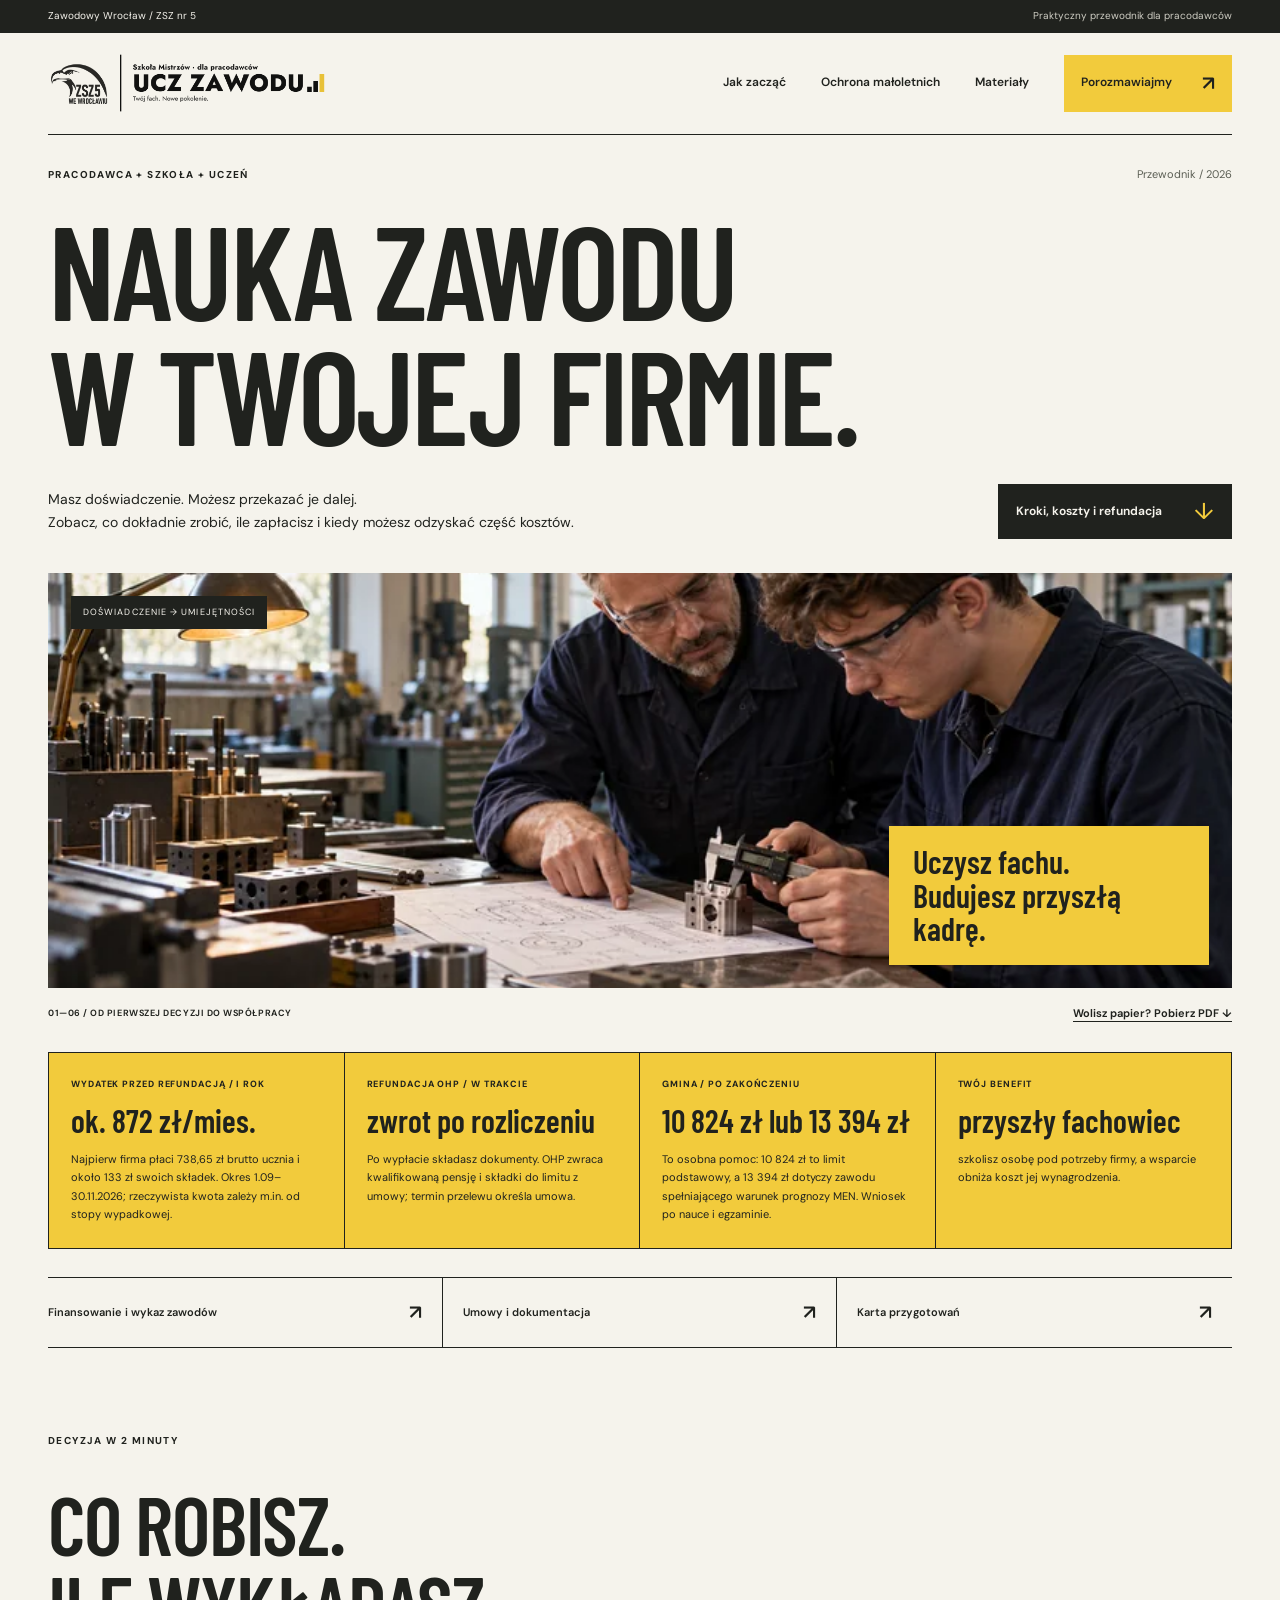
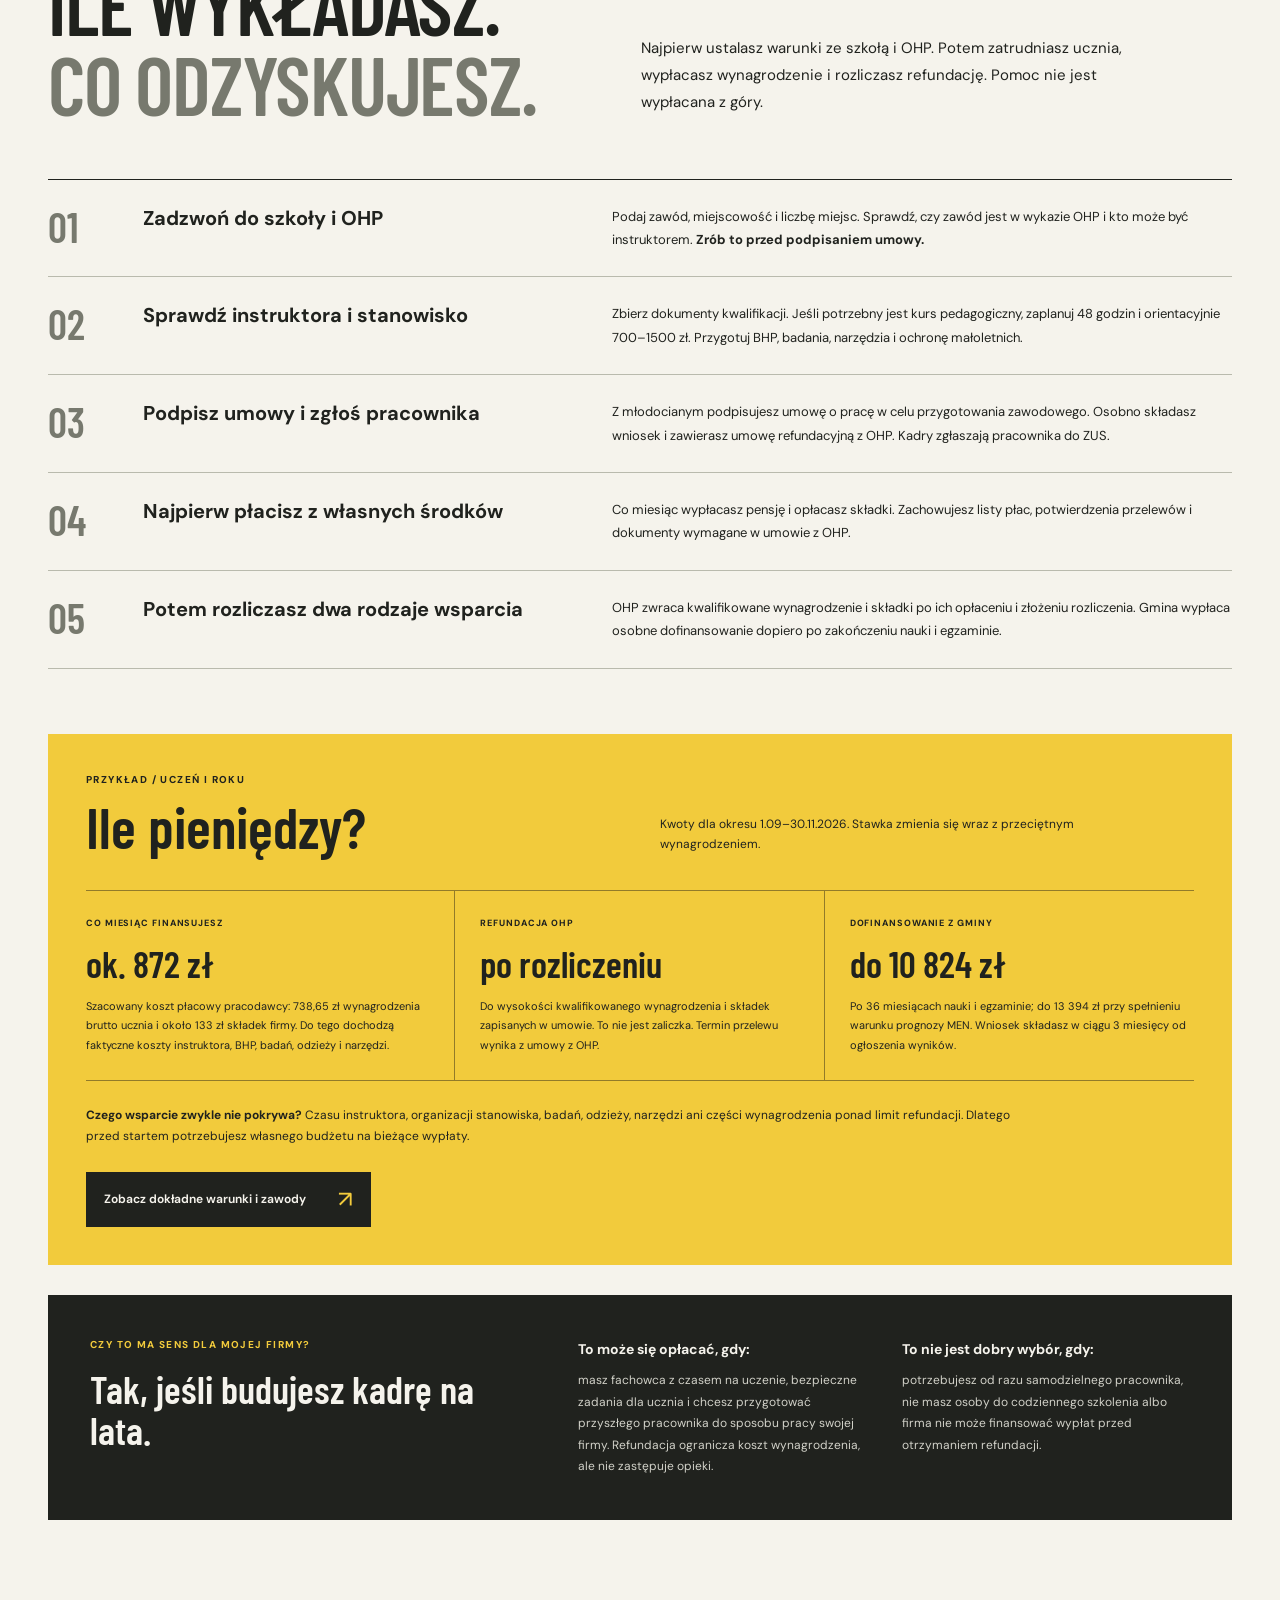
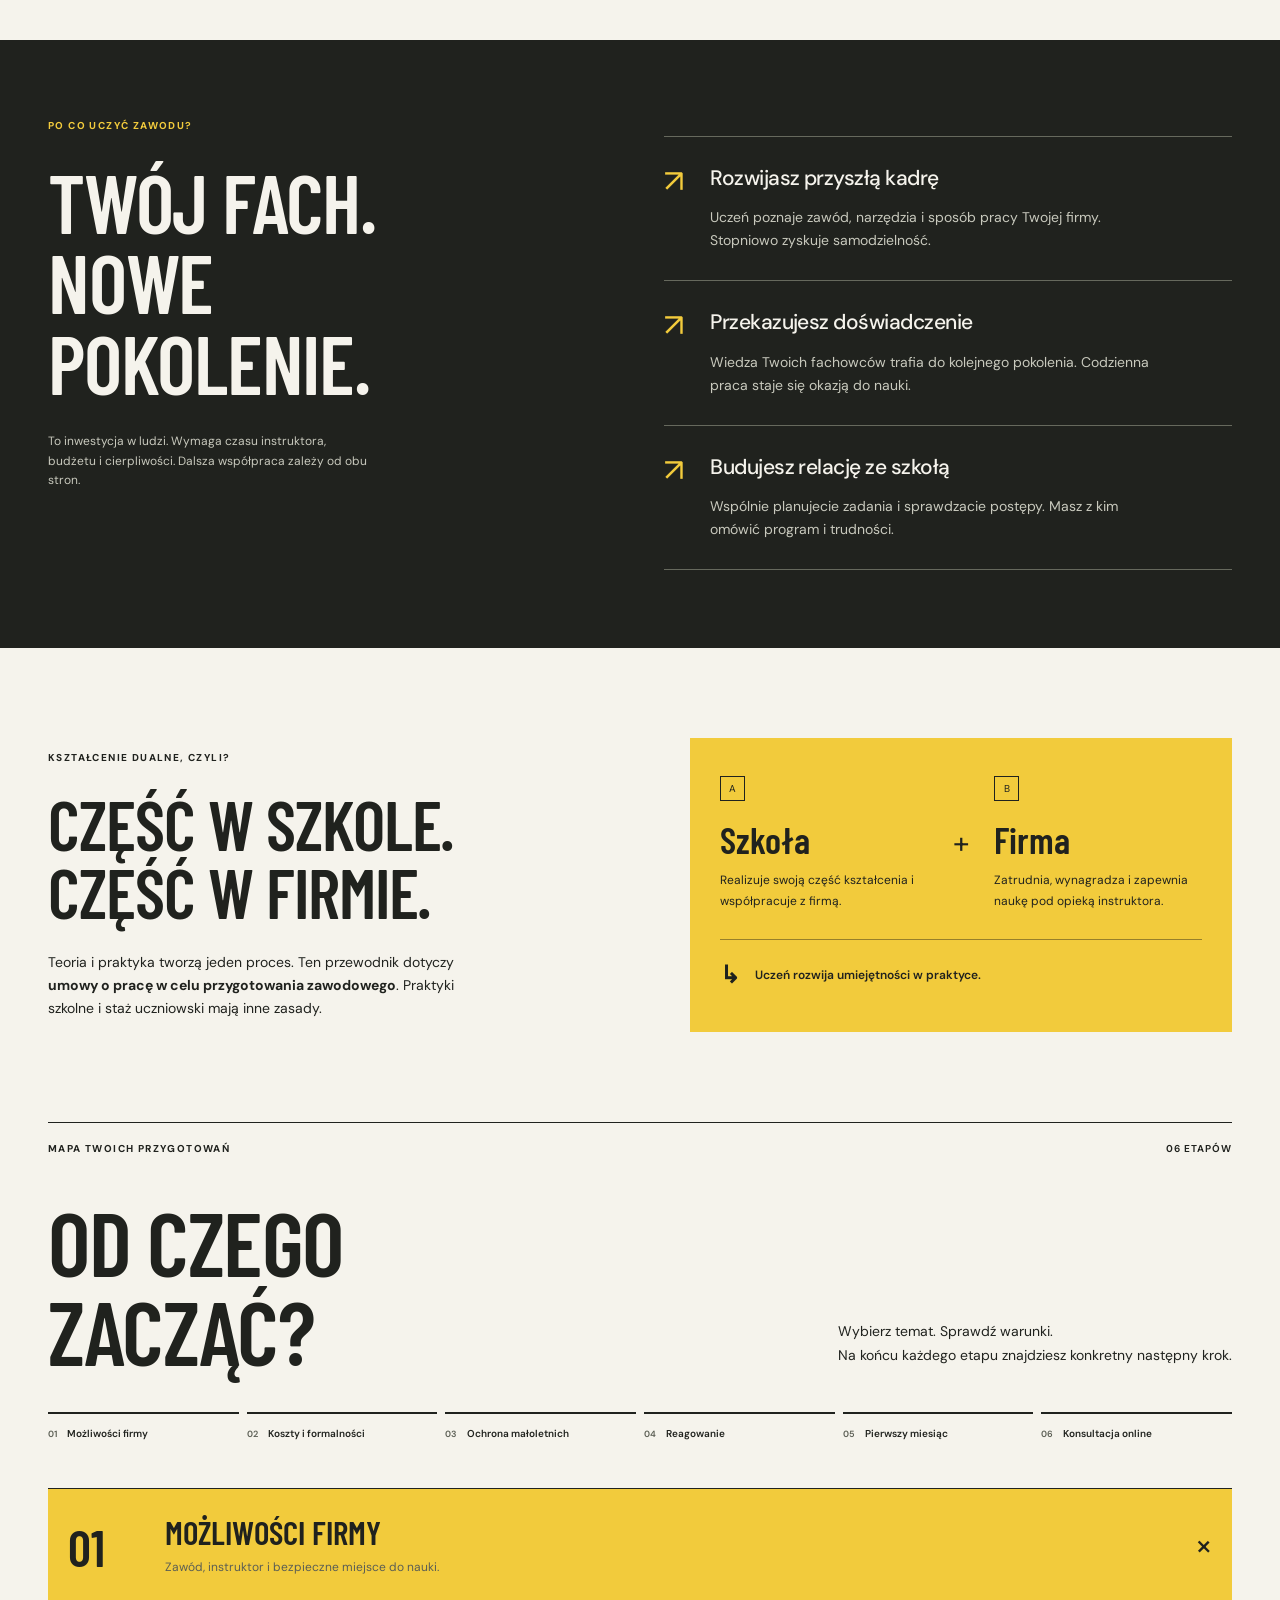
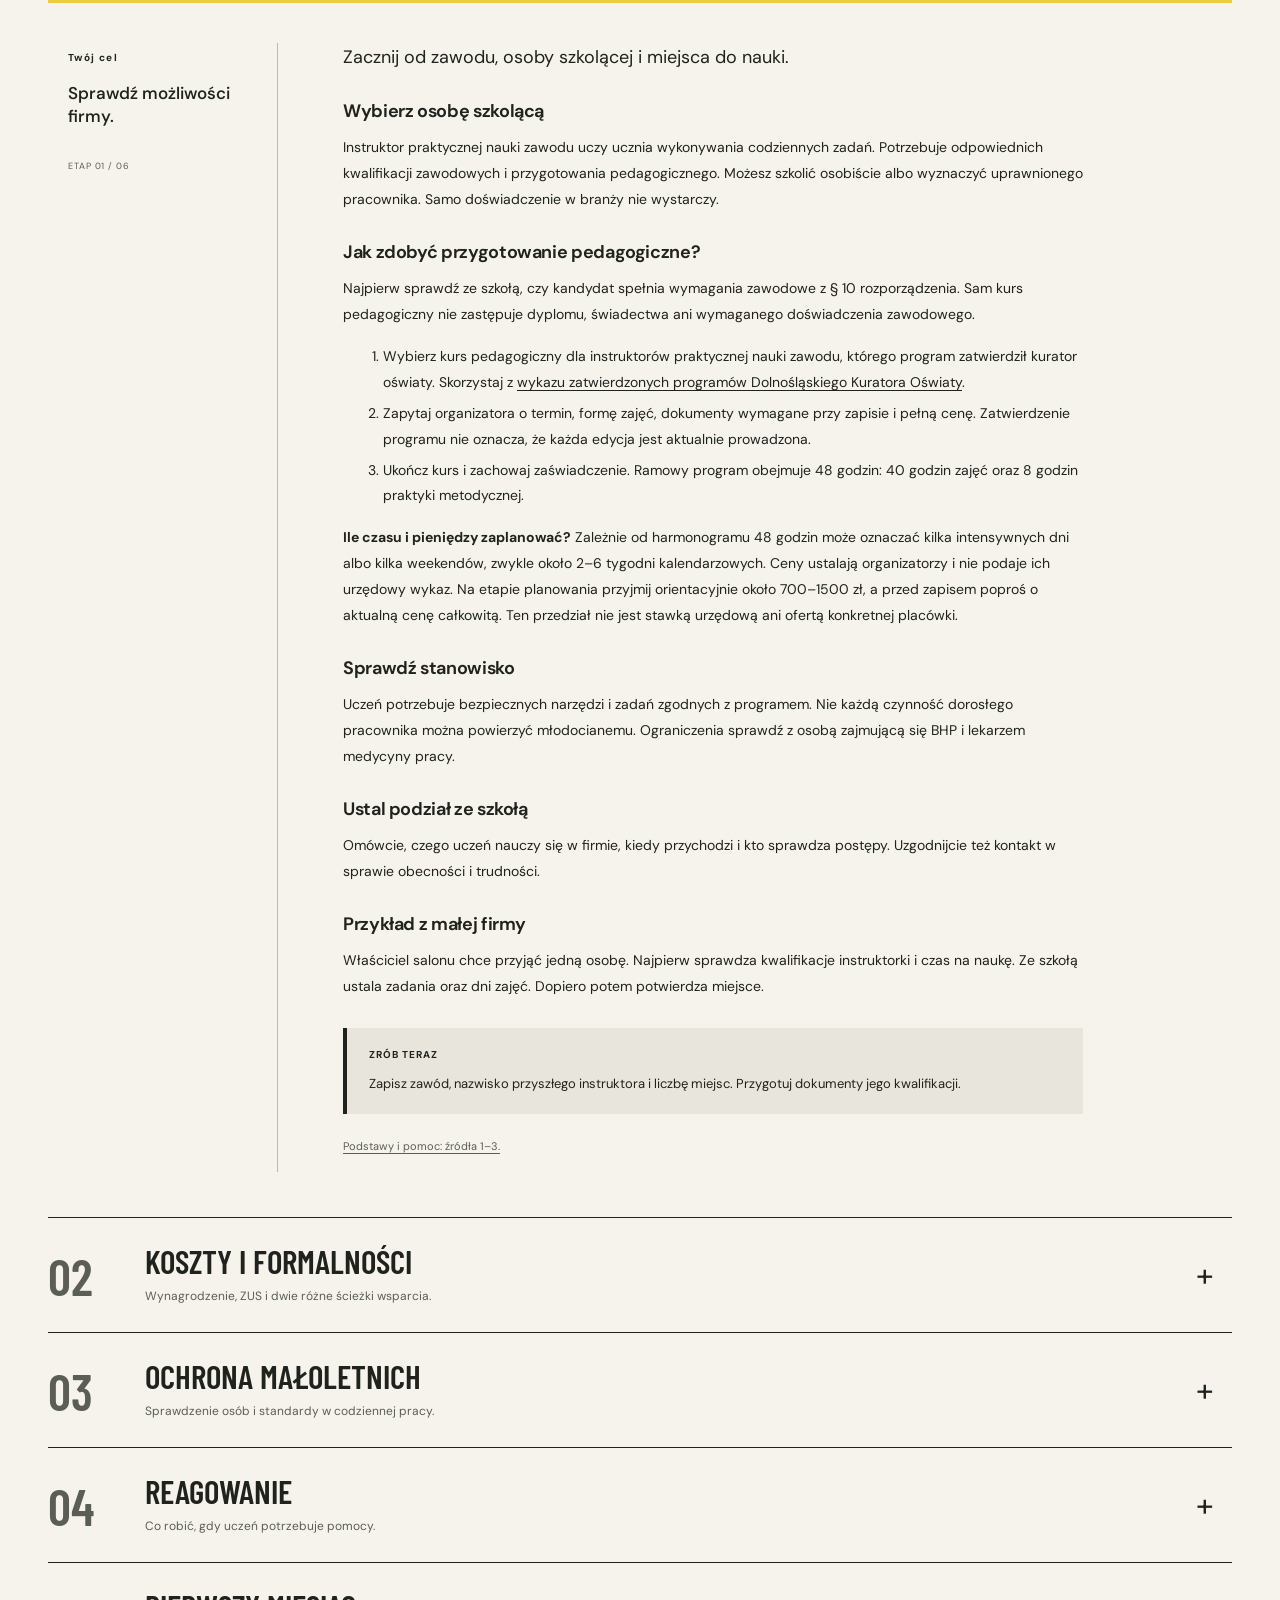
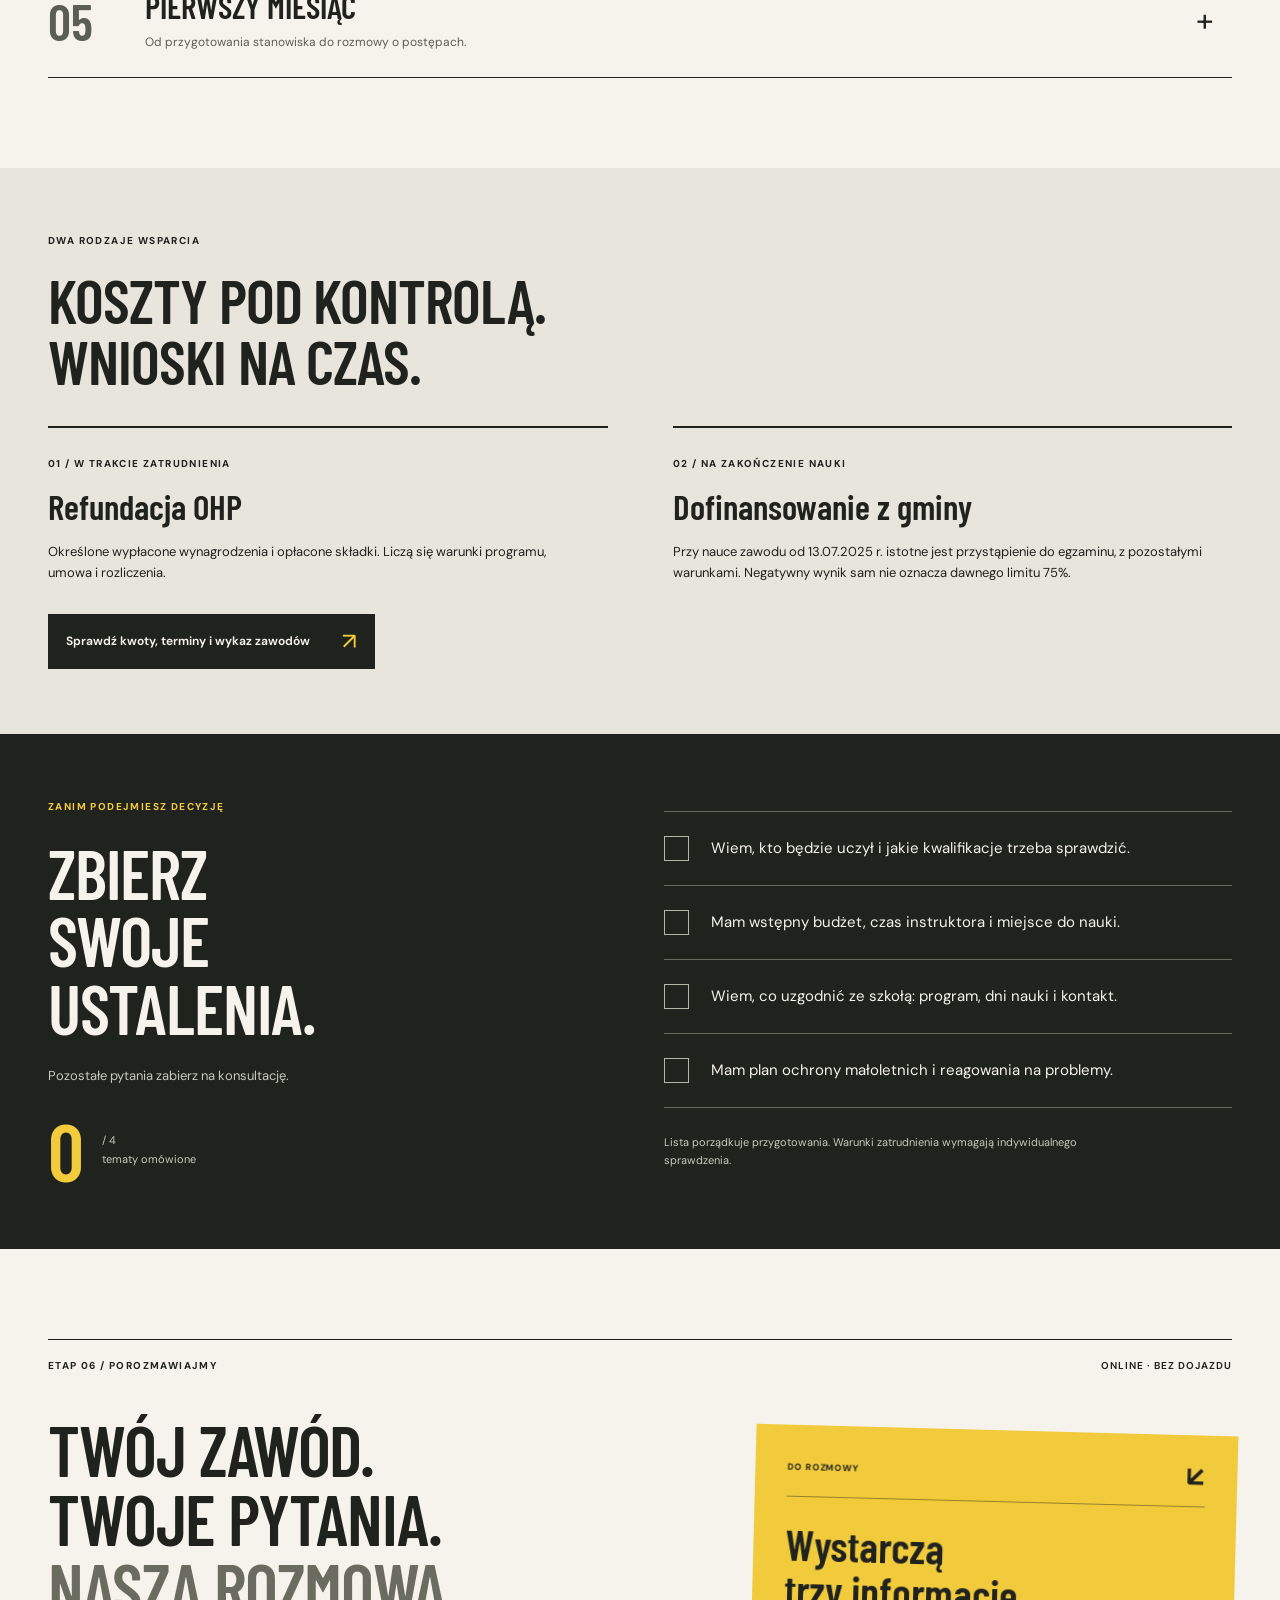
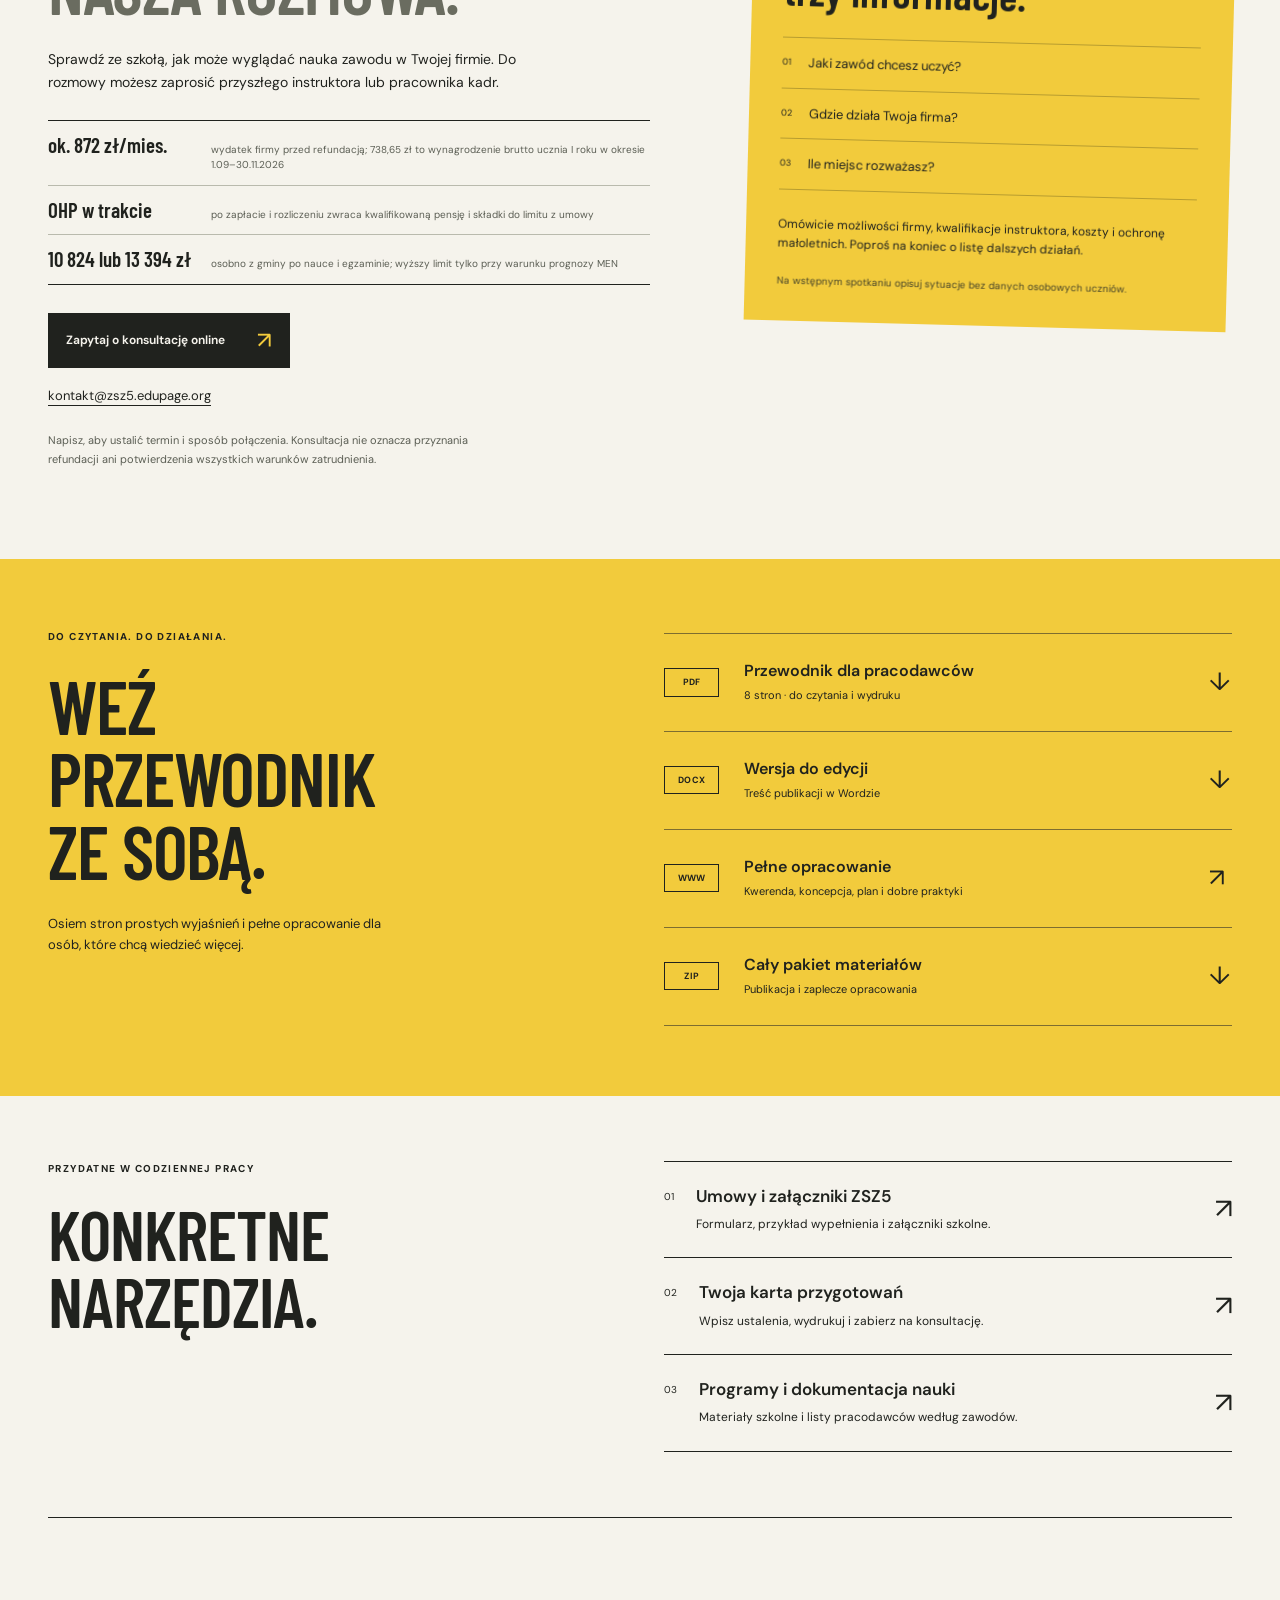
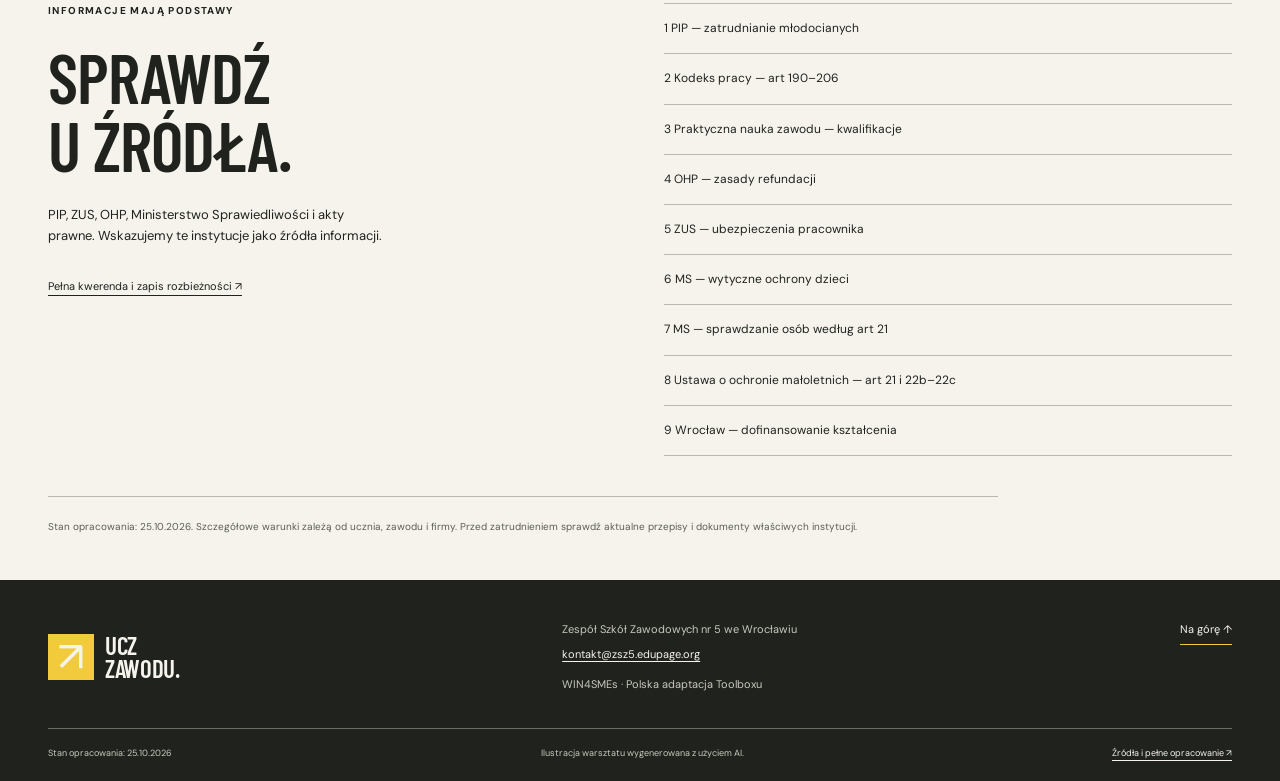
==== commit dd7dd934: "Explain OHP refund and municipal funding timing" ====
--- a/pracodawcy/index.html
+++ b/pracodawcy/index.html
@@ -1,4 +1,4 @@
-<!doctype html><html lang="pl"><head><meta charset="utf-8"><meta name="viewport" content="width=device-width,initial-scale=1"><meta name="theme-color" content="#f2cb3c"><title>Nauka zawodu w Twojej firmie | Ucz zawodu</title><meta name="description" content="Przewodnik dla pracodawców. Sześć etapów: możliwości firmy, koszty, ochrona małoletnich, wdrożenie i konsultacja online."><meta property="og:title" content="Nauka zawodu w Twojej firmie"><meta property="og:description" content="Przewodnik dla pracodawców. Sześć etapów: możliwości firmy, koszty, ochrona małoletnich, wdrożenie i konsultacja online."><meta property="og:type" content="website"><meta property="og:locale" content="pl_PL"><meta property="og:image" content="https://adeodatus11.github.io/zawodowy-wroclaw/pracodawcy/assets/nauka-w-warsztacie-1600.webp"><link rel="canonical" href="https://adeodatus11.github.io/zawodowy-wroclaw/pracodawcy/"><link rel="icon" href="assets/favicon.ico" sizes="any"><link rel="icon" href="assets/favicon-32x32.png" type="image/png" sizes="32x32"><link rel="icon" href="assets/favicon-16x16.png" type="image/png" sizes="16x16"><link rel="apple-touch-icon" href="assets/apple-touch-icon.png"><link rel="preload" href="assets/barlow-condensed-semibold.woff2" as="font" type="font/woff2" crossorigin><link rel="preload" href="assets/dm-sans-variable.woff2" as="font" type="font/woff2" crossorigin><link rel="stylesheet" href="assets/atlas.css"><script src="assets/atlas.js" defer></script></head><body><a class="skip" href="#main">Przejdź do treści</a><div class="utility"><div class="container"><a href="../">Zawodowy Wrocław / ZSZ nr 5</a><span>Praktyczny przewodnik dla pracodawców</span></div></div><header class="site-header container"><a class="identity identity-official" href="./" aria-label="Ucz zawodu — strona główna"><img src="assets/ucz-zawodu-logo.png" width="2400" height="960" alt="ZSZ nr 5 we Wrocławiu — Ucz zawodu. Szkoła Mistrzów dla pracodawców. Twój fach. Nowe pokolenie."></a><button class="menu-button" aria-expanded="false" aria-controls="menu" hidden>Menu <span aria-hidden="true">+</span></button><nav id="menu" aria-label="Nawigacja główna"><a href="./#przewodnik">Jak zacząć</a><a href="./#ochrona">Ochrona małoletnich</a><a href="./#materialy">Materiały</a><a class="nav-contact" href="./#konsultacja">Porozmawiajmy <span aria-hidden="true">↗</span></a></nav></header><main id="main"><section class="hero container"><div class="hero-meta"><p class="label">PRACODAWCA + SZKOŁA + UCZEŃ</p><p class="edition">Przewodnik / 2026</p></div><h1>NAUKA ZAWODU<br><span>W TWOJEJ FIRMIE.</span></h1><div class="hero-bottom"><p>Masz doświadczenie. Możesz przekazać je dalej.<br> Zobacz, co dokładnie zrobić, ile zapłacisz i kiedy możesz odzyskać część kosztów.</p><a class="action action-black" href="#decyzja">Kroki, koszty i refundacja <span aria-hidden="true">↓</span></a></div><figure class="hero-scene"><img src="assets/nauka-w-warsztacie-1600.webp" srcset="assets/nauka-w-warsztacie-800.webp 800w, assets/nauka-w-warsztacie-1600.webp 1600w" sizes="(max-width:767px) calc(100vw - 36px),calc(100vw - 96px)" width="1600" height="667" fetchpriority="high" alt="Ilustracja AI: instruktor i młody dorosły wspólnie sprawdzają metalowy element przy stole warsztatowym."><figcaption><span class="scene-label">DOŚWIADCZENIE → UMIEJĘTNOŚCI</span><span class="scene-note">Uczysz fachu.<br>Budujesz przyszłą kadrę.</span></figcaption></figure><div class="hero-footnote"><span>01—06 / OD PIERWSZEJ DECYZJI DO WSPÓŁPRACY</span><a href="pliki/przewodnik-dla-pracodawcow.pdf">Wolisz papier? Pobierz PDF ↓</a></div></section><section class="top-numbers container" aria-label="Najważniejsze koszty i korzyści"><article><span>KOSZT PRACODAWCY / I ROK</span><strong>ok. 872 zł/mies.</strong><p>Szacowany koszt płacowy: 738,65 zł brutto ucznia i około 133 zł składek firmy. Okres 1.09–30.11.2026; rzeczywista kwota zależy m.in. od stopy wypadkowej.</p></article><article><span>REFUNDACJA OHP</span><strong>pensja + składki</strong><p>do limitu z umowy, po wypłacie i rozliczeniu. Nie dostajesz pieniędzy z góry.</p></article><article><span>PO ZAKOŃCZENIU NAUKI</span><strong>10 824–13 394 zł</strong><p>dofinansowania z gminy po 36 miesiącach i egzaminie, jeżeli spełnisz warunki.</p></article><article><span>TWÓJ BENEFIT</span><strong>przyszły fachowiec</strong><p>szkolisz osobę pod potrzeby firmy, a wsparcie obniża koszt jej wynagrodzenia.</p></article></section><nav class="quick-resources container" aria-label="Szybki dostęp do materiałów"><a href="finansowanie.html">Finansowanie i wykaz zawodów <span aria-hidden="true">↗</span></a><a href="dokumenty.html">Umowy i dokumentacja <span aria-hidden="true">↗</span></a><a href="karta-startowa.html">Karta przygotowań <span aria-hidden="true">↗</span></a></nav>
+<!doctype html><html lang="pl"><head><meta charset="utf-8"><meta name="viewport" content="width=device-width,initial-scale=1"><meta name="theme-color" content="#f2cb3c"><title>Nauka zawodu w Twojej firmie | Ucz zawodu</title><meta name="description" content="Przewodnik dla pracodawców. Sześć etapów: możliwości firmy, koszty, ochrona małoletnich, wdrożenie i konsultacja online."><meta property="og:title" content="Nauka zawodu w Twojej firmie"><meta property="og:description" content="Przewodnik dla pracodawców. Sześć etapów: możliwości firmy, koszty, ochrona małoletnich, wdrożenie i konsultacja online."><meta property="og:type" content="website"><meta property="og:locale" content="pl_PL"><meta property="og:image" content="https://adeodatus11.github.io/zawodowy-wroclaw/pracodawcy/assets/nauka-w-warsztacie-1600.webp"><link rel="canonical" href="https://adeodatus11.github.io/zawodowy-wroclaw/pracodawcy/"><link rel="icon" href="assets/favicon.ico" sizes="any"><link rel="icon" href="assets/favicon-32x32.png" type="image/png" sizes="32x32"><link rel="icon" href="assets/favicon-16x16.png" type="image/png" sizes="16x16"><link rel="apple-touch-icon" href="assets/apple-touch-icon.png"><link rel="preload" href="assets/barlow-condensed-semibold.woff2" as="font" type="font/woff2" crossorigin><link rel="preload" href="assets/dm-sans-variable.woff2" as="font" type="font/woff2" crossorigin><link rel="stylesheet" href="assets/atlas.css"><script src="assets/atlas.js" defer></script></head><body><a class="skip" href="#main">Przejdź do treści</a><div class="utility"><div class="container"><a href="../">Zawodowy Wrocław / ZSZ nr 5</a><span>Praktyczny przewodnik dla pracodawców</span></div></div><header class="site-header container"><a class="identity identity-official" href="./" aria-label="Ucz zawodu — strona główna"><img src="assets/ucz-zawodu-logo.png" width="2400" height="960" alt="ZSZ nr 5 we Wrocławiu — Ucz zawodu. Szkoła Mistrzów dla pracodawców. Twój fach. Nowe pokolenie."></a><button class="menu-button" aria-expanded="false" aria-controls="menu" hidden>Menu <span aria-hidden="true">+</span></button><nav id="menu" aria-label="Nawigacja główna"><a href="./#przewodnik">Jak zacząć</a><a href="./#ochrona">Ochrona małoletnich</a><a href="./#materialy">Materiały</a><a class="nav-contact" href="./#konsultacja">Porozmawiajmy <span aria-hidden="true">↗</span></a></nav></header><main id="main"><section class="hero container"><div class="hero-meta"><p class="label">PRACODAWCA + SZKOŁA + UCZEŃ</p><p class="edition">Przewodnik / 2026</p></div><h1>NAUKA ZAWODU<br><span>W TWOJEJ FIRMIE.</span></h1><div class="hero-bottom"><p>Masz doświadczenie. Możesz przekazać je dalej.<br> Zobacz, co dokładnie zrobić, ile zapłacisz i kiedy możesz odzyskać część kosztów.</p><a class="action action-black" href="#decyzja">Kroki, koszty i refundacja <span aria-hidden="true">↓</span></a></div><figure class="hero-scene"><img src="assets/nauka-w-warsztacie-1600.webp" srcset="assets/nauka-w-warsztacie-800.webp 800w, assets/nauka-w-warsztacie-1600.webp 1600w" sizes="(max-width:767px) calc(100vw - 36px),calc(100vw - 96px)" width="1600" height="667" fetchpriority="high" alt="Ilustracja AI: instruktor i młody dorosły wspólnie sprawdzają metalowy element przy stole warsztatowym."><figcaption><span class="scene-label">DOŚWIADCZENIE → UMIEJĘTNOŚCI</span><span class="scene-note">Uczysz fachu.<br>Budujesz przyszłą kadrę.</span></figcaption></figure><div class="hero-footnote"><span>01—06 / OD PIERWSZEJ DECYZJI DO WSPÓŁPRACY</span><a href="pliki/przewodnik-dla-pracodawcow.pdf">Wolisz papier? Pobierz PDF ↓</a></div></section><section class="top-numbers container" aria-label="Najważniejsze koszty i korzyści"><article><span>WYDATEK PRZED REFUNDACJĄ / I ROK</span><strong>ok. 872 zł/mies.</strong><p>Najpierw firma płaci 738,65 zł brutto ucznia i około 133 zł swoich składek. Okres 1.09–30.11.2026; rzeczywista kwota zależy m.in. od stopy wypadkowej.</p></article><article><span>REFUNDACJA OHP / W TRAKCIE</span><strong>zwrot po rozliczeniu</strong><p>Po wypłacie składasz dokumenty. OHP zwraca kwalifikowaną pensję i składki do limitu z umowy; termin przelewu określa umowa.</p></article><article><span>GMINA / PO ZAKOŃCZENIU</span><strong>10 824 zł lub 13 394 zł</strong><p>To osobna pomoc: 10 824 zł to limit podstawowy, a 13 394 zł dotyczy zawodu spełniającego warunek prognozy MEN. Wniosek po nauce i egzaminie.</p></article><article><span>TWÓJ BENEFIT</span><strong>przyszły fachowiec</strong><p>szkolisz osobę pod potrzeby firmy, a wsparcie obniża koszt jej wynagrodzenia.</p></article></section><nav class="quick-resources container" aria-label="Szybki dostęp do materiałów"><a href="finansowanie.html">Finansowanie i wykaz zawodów <span aria-hidden="true">↗</span></a><a href="dokumenty.html">Umowy i dokumentacja <span aria-hidden="true">↗</span></a><a href="karta-startowa.html">Karta przygotowań <span aria-hidden="true">↗</span></a></nav>
 <section class="decision container" id="decyzja" aria-labelledby="decision-title"><div class="decision-heading"><p class="label">DECYZJA W 2 MINUTY</p><h2 id="decision-title">CO ROBISZ.<br>ILE WYKŁADASZ.<br><span>CO ODZYSKUJESZ.</span></h2><p>Najpierw ustalasz warunki ze szkołą i OHP. Potem zatrudniasz ucznia, wypłacasz wynagrodzenie i rozliczasz refundację. Pomoc nie jest wypłacana z góry.</p></div><div class="decision-steps" aria-label="Pięć kroków zatrudnienia ucznia"><article><span>01</span><div><h3>Zadzwoń do szkoły i OHP</h3><p>Podaj zawód, miejscowość i liczbę miejsc. Sprawdź, czy zawód jest w wykazie OHP i kto może być instruktorem. <strong>Zrób to przed podpisaniem umowy.</strong></p></div></article><article><span>02</span><div><h3>Sprawdź instruktora i stanowisko</h3><p>Zbierz dokumenty kwalifikacji. Jeśli potrzebny jest kurs pedagogiczny, zaplanuj 48 godzin i orientacyjnie 700–1500 zł. Przygotuj BHP, badania, narzędzia i ochronę małoletnich.</p></div></article><article><span>03</span><div><h3>Podpisz umowy i zgłoś pracownika</h3><p>Z młodocianym podpisujesz umowę o pracę w celu przygotowania zawodowego. Osobno składasz wniosek i zawierasz umowę refundacyjną z OHP. Kadry zgłaszają pracownika do ZUS.</p></div></article><article><span>04</span><div><h3>Najpierw płacisz z własnych środków</h3><p>Co miesiąc wypłacasz pensję i opłacasz składki. Zachowujesz listy płac, potwierdzenia przelewów i dokumenty wymagane w umowie z OHP.</p></div></article><article><span>05</span><div><h3>Potem rozliczasz dwa rodzaje wsparcia</h3><p>OHP zwraca kwalifikowane wynagrodzenie i składki po ich opłaceniu i złożeniu rozliczenia. Gmina wypłaca osobne dofinansowanie dopiero po zakończeniu nauki i egzaminie.</p></div></article></div><div class="money-example"><div class="money-title"><p class="label">PRZYKŁAD / UCZEŃ I ROKU</p><h3>Ile pieniędzy?</h3><p>Kwoty dla okresu 1.09–30.11.2026. Stawka zmienia się wraz z przeciętnym wynagrodzeniem.</p></div><div class="money-grid"><article><span>CO MIESIĄC FINANSUJESZ</span><strong>ok. 872 zł</strong><p>Szacowany koszt płacowy pracodawcy: 738,65 zł wynagrodzenia brutto ucznia i około 133 zł składek firmy. Do tego dochodzą faktyczne koszty instruktora, BHP, badań, odzieży i narzędzi.</p></article><article><span>REFUNDACJA OHP</span><strong>po rozliczeniu</strong><p>Do wysokości kwalifikowanego wynagrodzenia i składek zapisanych w umowie. To nie jest zaliczka. Termin przelewu wynika z umowy z OHP.</p></article><article><span>DOFINANSOWANIE Z GMINY</span><strong>do 10 824 zł</strong><p>Po 36 miesiącach nauki i egzaminie; do 13 394 zł przy spełnieniu warunku prognozy MEN. Wniosek składasz w ciągu 3 miesięcy od ogłoszenia wyników.</p></article></div><p class="money-warning"><strong>Czego wsparcie zwykle nie pokrywa?</strong> Czasu instruktora, organizacji stanowiska, badań, odzieży, narzędzi ani części wynagrodzenia ponad limit refundacji. Dlatego przed startem potrzebujesz własnego budżetu na bieżące wypłaty.</p><a class="action action-black" href="finansowanie.html">Zobacz dokładne warunki i zawody <span aria-hidden="true">↗</span></a></div><div class="decision-fit"><div><p class="label">CZY TO MA SENS DLA MOJEJ FIRMY?</p><h3>Tak, jeśli budujesz kadrę na lata.</h3></div><div class="fit-columns"><p><strong>To może się opłacać, gdy:</strong> masz fachowca z czasem na uczenie, bezpieczne zadania dla ucznia i chcesz przygotować przyszłego pracownika do sposobu pracy swojej firmy. Refundacja ogranicza koszt wynagrodzenia, ale nie zastępuje opieki.</p><p><strong>To nie jest dobry wybór, gdy:</strong> potrzebujesz od razu samodzielnego pracownika, nie masz osoby do codziennego szkolenia albo firma nie może finansować wypłat przed otrzymaniem refundacji.</p></div></div></section>
 <section class="why-section" id="korzysci"><div class="container why-layout"><div><p class="label">PO CO UCZYĆ ZAWODU?</p><h2>TWÓJ FACH.<br>NOWE<br>POKOLENIE.</h2><p class="why-note">To inwestycja w ludzi. Wymaga czasu instruktora, budżetu i cierpliwości. Dalsza współpraca zależy od obu stron.</p></div><div class="benefit-stack"><article><span>↗</span><div><h3>Rozwijasz przyszłą kadrę</h3><p>Uczeń poznaje zawód, narzędzia i sposób pracy Twojej firmy. Stopniowo zyskuje samodzielność.</p></div></article><article><span>↗</span><div><h3>Przekazujesz doświadczenie</h3><p>Wiedza Twoich fachowców trafia do kolejnego pokolenia. Codzienna praca staje się okazją do nauki.</p></div></article><article><span>↗</span><div><h3>Budujesz relację ze szkołą</h3><p>Wspólnie planujecie zadania i sprawdzacie postępy. Masz z kim omówić program i trudności.</p></div></article></div></div></section>
 <section class="model-section container"><div class="model-heading"><p class="label">KSZTAŁCENIE DUALNE, CZYLI?</p><h2>CZĘŚĆ W SZKOLE.<br>CZĘŚĆ W FIRMIE.</h2><p>Teoria i praktyka tworzą jeden proces. Ten przewodnik dotyczy <strong>umowy o pracę w celu przygotowania zawodowego</strong>. Praktyki szkolne i staż uczniowski mają inne zasady.</p></div><div class="role-diagram"><div><span class="role-index">A</span><h3>Szkoła</h3><p>Realizuje swoją część kształcenia i współpracuje z firmą.</p></div><span class="role-connector" aria-hidden="true">+</span><div><span class="role-index">B</span><h3>Firma</h3><p>Zatrudnia, wynagradza i zapewnia naukę pod opieką instruktora.</p></div><p class="role-result"><span aria-hidden="true">↳</span> Uczeń rozwija umiejętności w praktyce.</p></div></section>
@@ -108,7 +108,7 @@
 <p><a href="#zrodla">Podstawy i pomoc: źródła 1–3 oraz 6–8.</a></p>
 </div></div></details></div></section>
 <section class="funding-band"><div class="container"><div class="funding-band-title"><p class="label">DWA RODZAJE WSPARCIA</p><h2>KOSZTY POD KONTROLĄ.<br>WNIOSKI NA CZAS.</h2></div><div class="funding-routes"><article><span class="label">01 / W TRAKCIE ZATRUDNIENIA</span><h3>Refundacja OHP</h3><p>Określone wypłacone wynagrodzenia i opłacone składki. Liczą się warunki programu, umowa i rozliczenia.</p></article><article><span class="label">02 / NA ZAKOŃCZENIE NAUKI</span><h3>Dofinansowanie z gminy</h3><p>Przy nauce zawodu od 13.07.2025 r. istotne jest przystąpienie do egzaminu, z pozostałymi warunkami. Negatywny wynik sam nie oznacza dawnego limitu 75%.</p></article></div><a class="action action-black" href="finansowanie.html">Sprawdź kwoty, terminy i wykaz zawodów <span aria-hidden="true">↗</span></a></div></section><section class="readiness-section"><div class="container readiness-layout"><div class="readiness-heading"><p class="label">ZANIM PODEJMIESZ DECYZJĘ</p><h2>ZBIERZ<br>SWOJE<br>USTALENIA.</h2><p>Pozostałe pytania zabierz na konsultację.</p><div class="readiness-counter" aria-live="polite"><strong data-check-count>0</strong><span>/ 4<br>tematy omówione</span></div></div><fieldset class="readiness"><legend class="sr-only">Lista przygotowań firmy</legend><label><input type="checkbox" data-ready><span>Wiem, kto będzie uczył i jakie kwalifikacje trzeba sprawdzić.</span></label><label><input type="checkbox" data-ready><span>Mam wstępny budżet, czas instruktora i miejsce do nauki.</span></label><label><input type="checkbox" data-ready><span>Wiem, co uzgodnić ze szkołą: program, dni nauki i kontakt.</span></label><label><input type="checkbox" data-ready><span>Mam plan ochrony małoletnich i reagowania na problemy.</span></label><p class="small">Lista porządkuje przygotowania. Warunki zatrudnienia wymagają indywidualnego sprawdzenia.</p></fieldset></div></section>
-<section class="consultation container" id="konsultacja"><div class="section-top"><p class="label">ETAP 06 / POROZMAWIAJMY</p><span>ONLINE · BEZ DOJAZDU</span></div><div class="consultation-grid"><div><h2>TWÓJ ZAWÓD.<br>TWOJE PYTANIA.<br><span>NASZA ROZMOWA.</span></h2><p>Sprawdź ze szkołą, jak może wyglądać nauka zawodu w Twojej firmie. Do rozmowy możesz zaprosić przyszłego instruktora lub pracownika kadr.</p><div class="consultation-numbers"><p><strong>ok. 872 zł/mies.</strong><span>szacowany koszt płacowy pracodawcy; 738,65 zł to wynagrodzenie brutto ucznia I roku w okresie 1.09–30.11.2026</span></p><p><strong>pensja + składki</strong><span>możliwa refundacja OHP po zapłacie i rozliczeniu</span></p><p><strong>do 13 394 zł</strong><span>z gminy po zakończeniu nauki i egzaminie, przy spełnieniu warunków</span></p></div><a class="action action-black" href="mailto:kontakt@zsz5.edupage.org?subject=Konsultacja%20online%20%E2%80%94%20nauka%20zawodu&body=Dzie%C5%84%20dobry%2C%0AChc%C4%99%20sprawdzi%C4%87%20mo%C5%BCliwo%C5%9B%C4%87%20nauki%20zawodu%20w%20mojej%20firmie.%0AZaw%C3%B3d%3A%20%0AMiejscowo%C5%9B%C4%87%3A%20%0APlanowana%20liczba%20miejsc%3A%20%0ACzy%20mo%C5%BCemy%20um%C3%B3wi%C4%87%20konsultacj%C4%99%20online%3F">Zapytaj o konsultację online <span aria-hidden="true">↗</span></a><a class="email" href="mailto:kontakt@zsz5.edupage.org">kontakt@zsz5.edupage.org</a><p class="small">Napisz, aby ustalić termin i sposób połączenia. Konsultacja nie oznacza przyznania refundacji ani potwierdzenia wszystkich warunków zatrudnienia.</p></div><aside class="meeting-note"><div class="note-top"><span>DO ROZMOWY</span><span aria-hidden="true">↙</span></div><h3>Wystarczą<br>trzy informacje.</h3><ol><li><span>01</span>Jaki zawód chcesz uczyć?</li><li><span>02</span>Gdzie działa Twoja firma?</li><li><span>03</span>Ile miejsc rozważasz?</li></ol><p>Omówicie możliwości firmy, kwalifikacje instruktora, koszty i ochronę małoletnich. Poproś na koniec o listę dalszych działań.</p><p class="small">Na wstępnym spotkaniu opisuj sytuacje bez danych osobowych uczniów.</p></aside></div></section>
+<section class="consultation container" id="konsultacja"><div class="section-top"><p class="label">ETAP 06 / POROZMAWIAJMY</p><span>ONLINE · BEZ DOJAZDU</span></div><div class="consultation-grid"><div><h2>TWÓJ ZAWÓD.<br>TWOJE PYTANIA.<br><span>NASZA ROZMOWA.</span></h2><p>Sprawdź ze szkołą, jak może wyglądać nauka zawodu w Twojej firmie. Do rozmowy możesz zaprosić przyszłego instruktora lub pracownika kadr.</p><div class="consultation-numbers"><p><strong>ok. 872 zł/mies.</strong><span>wydatek firmy przed refundacją; 738,65 zł to wynagrodzenie brutto ucznia I roku w okresie 1.09–30.11.2026</span></p><p><strong>OHP w trakcie</strong><span>po zapłacie i rozliczeniu zwraca kwalifikowaną pensję i składki do limitu z umowy</span></p><p><strong>10 824 lub 13 394 zł</strong><span>osobno z gminy po nauce i egzaminie; wyższy limit tylko przy warunku prognozy MEN</span></p></div><a class="action action-black" href="mailto:kontakt@zsz5.edupage.org?subject=Konsultacja%20online%20%E2%80%94%20nauka%20zawodu&body=Dzie%C5%84%20dobry%2C%0AChc%C4%99%20sprawdzi%C4%87%20mo%C5%BCliwo%C5%9B%C4%87%20nauki%20zawodu%20w%20mojej%20firmie.%0AZaw%C3%B3d%3A%20%0AMiejscowo%C5%9B%C4%87%3A%20%0APlanowana%20liczba%20miejsc%3A%20%0ACzy%20mo%C5%BCemy%20um%C3%B3wi%C4%87%20konsultacj%C4%99%20online%3F">Zapytaj o konsultację online <span aria-hidden="true">↗</span></a><a class="email" href="mailto:kontakt@zsz5.edupage.org">kontakt@zsz5.edupage.org</a><p class="small">Napisz, aby ustalić termin i sposób połączenia. Konsultacja nie oznacza przyznania refundacji ani potwierdzenia wszystkich warunków zatrudnienia.</p></div><aside class="meeting-note"><div class="note-top"><span>DO ROZMOWY</span><span aria-hidden="true">↙</span></div><h3>Wystarczą<br>trzy informacje.</h3><ol><li><span>01</span>Jaki zawód chcesz uczyć?</li><li><span>02</span>Gdzie działa Twoja firma?</li><li><span>03</span>Ile miejsc rozważasz?</li></ol><p>Omówicie możliwości firmy, kwalifikacje instruktora, koszty i ochronę małoletnich. Poproś na koniec o listę dalszych działań.</p><p class="small">Na wstępnym spotkaniu opisuj sytuacje bez danych osobowych uczniów.</p></aside></div></section>
 <section class="materials" id="materialy"><div class="container materials-layout"><div><p class="label">DO CZYTANIA. DO DZIAŁANIA.</p><h2>WEŹ<br>PRZEWODNIK<br>ZE SOBĄ.</h2><p>Osiem stron prostych wyjaśnień i pełne opracowanie dla osób, które chcą wiedzieć więcej.</p></div><div class="download-list"><a href="pliki/przewodnik-dla-pracodawcow.pdf"><span class="file-type">PDF</span><span><strong>Przewodnik dla pracodawców</strong><small>8 stron · do czytania i wydruku</small></span><span aria-hidden="true">↓</span></a><a href="pliki/przewodnik-dla-pracodawcow.docx" download><span class="file-type">DOCX</span><span><strong>Wersja do edycji</strong><small>Treść publikacji w Wordzie</small></span><span aria-hidden="true">↓</span></a><a href="opracowanie.html"><span class="file-type">WWW</span><span><strong>Pełne opracowanie</strong><small>Kwerenda, koncepcja, plan i dobre praktyki</small></span><span aria-hidden="true">↗</span></a><a href="pliki/pelne-opracowanie-pracodawcy.zip" download><span class="file-type">ZIP</span><span><strong>Cały pakiet materiałów</strong><small>Publikacja i zaplecze opracowania</small></span><span aria-hidden="true">↓</span></a></div></div></section>
 <section class="toolkit container" aria-labelledby="toolkit-title"><div><p class="label">PRZYDATNE W CODZIENNEJ PRACY</p><h2 id="toolkit-title">KONKRETNE<br>NARZĘDZIA.</h2></div><div class="toolkit-links"><a href="dokumenty.html"><span>01</span><div><h3>Umowy i załączniki ZSZ5</h3><p>Formularz, przykład wypełnienia i załączniki szkolne.</p></div><span aria-hidden="true">↗</span></a><a href="karta-startowa.html"><span>02</span><div><h3>Twoja karta przygotowań</h3><p>Wpisz ustalenia, wydrukuj i zabierz na konsultację.</p></div><span aria-hidden="true">↗</span></a><a href="dokumenty.html#programy-i-dokumentacja-nauki"><span>03</span><div><h3>Programy i dokumentacja nauki</h3><p>Materiały szkolne i listy pracodawców według zawodów.</p></div><span aria-hidden="true">↗</span></a></div></section><section class="sources container" id="zrodla"><div class="sources-heading"><p class="label">INFORMACJE MAJĄ PODSTAWY</p><h2>SPRAWDŹ<br>U ŹRÓDŁA.</h2><p>PIP, ZUS, OHP, Ministerstwo Sprawiedliwości i akty prawne. Wskazujemy te instytucje jako źródła informacji.</p><a class="text-link" href="opracowanie.html#kwerenda">Pełna kwerenda i zapis rozbieżności ↗</a></div><div class="source-list"><p><a href="https://www.pip.gov.pl/dla-pracodawcow/porady-prawne/zatrudnianie-pracownikow-mlodocianych">1  PIP — zatrudnianie młodocianych</a></p>
 <p><a href="https://eli.gov.pl/eli/DU/2026/1245/ogl/pol">2  Kodeks pracy — art 190–206</a></p>
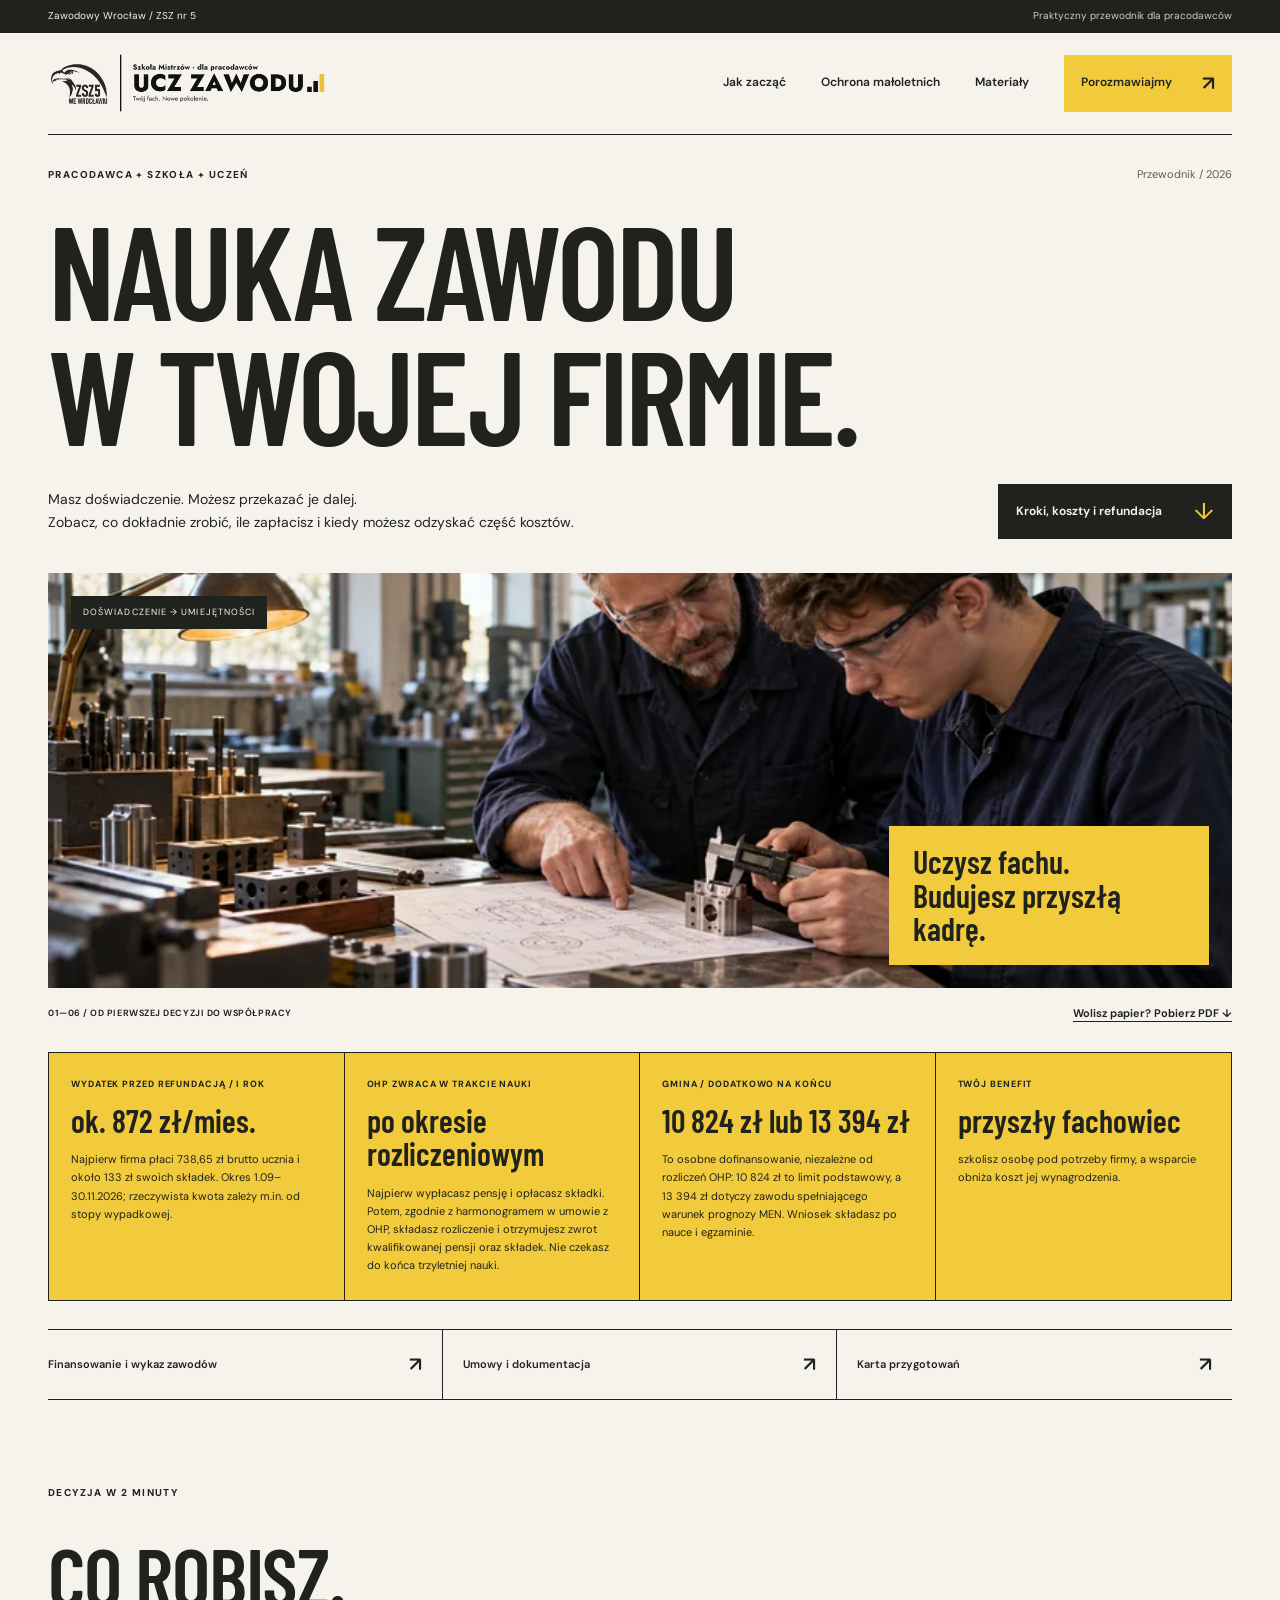
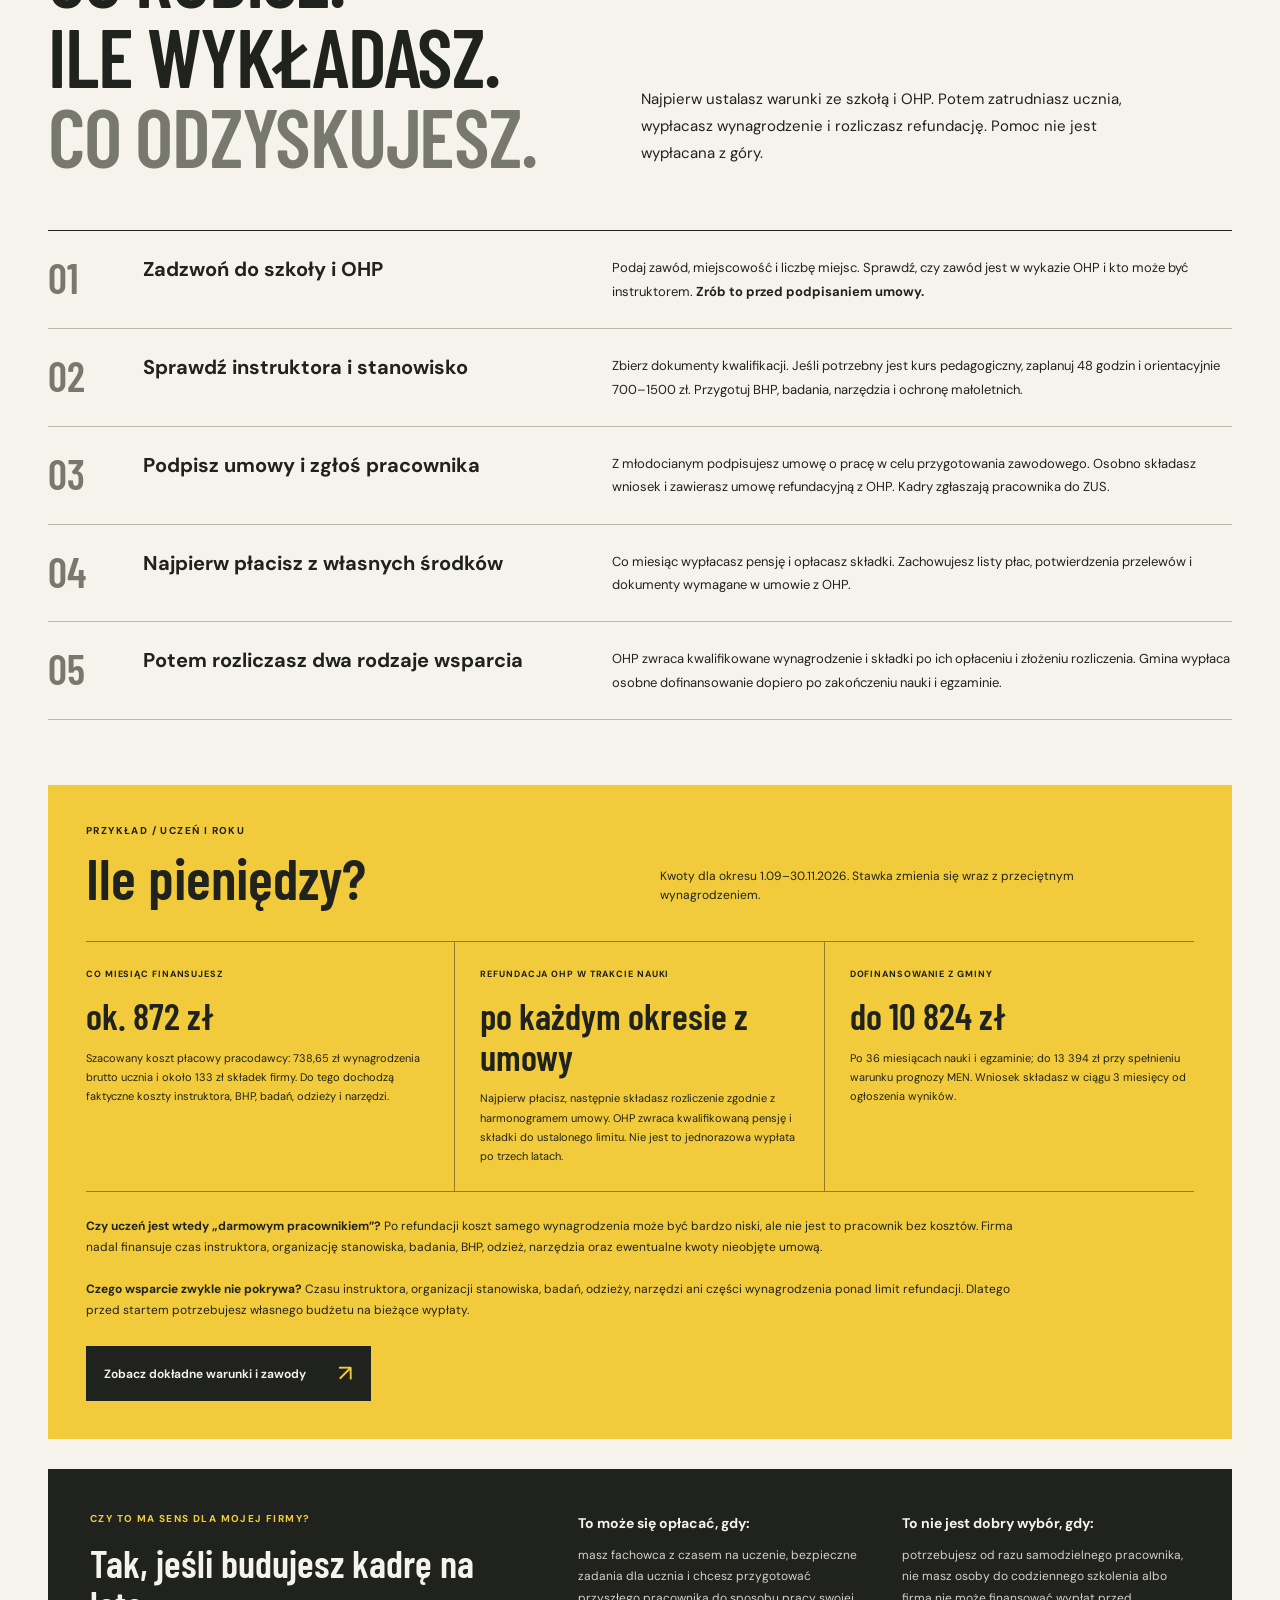
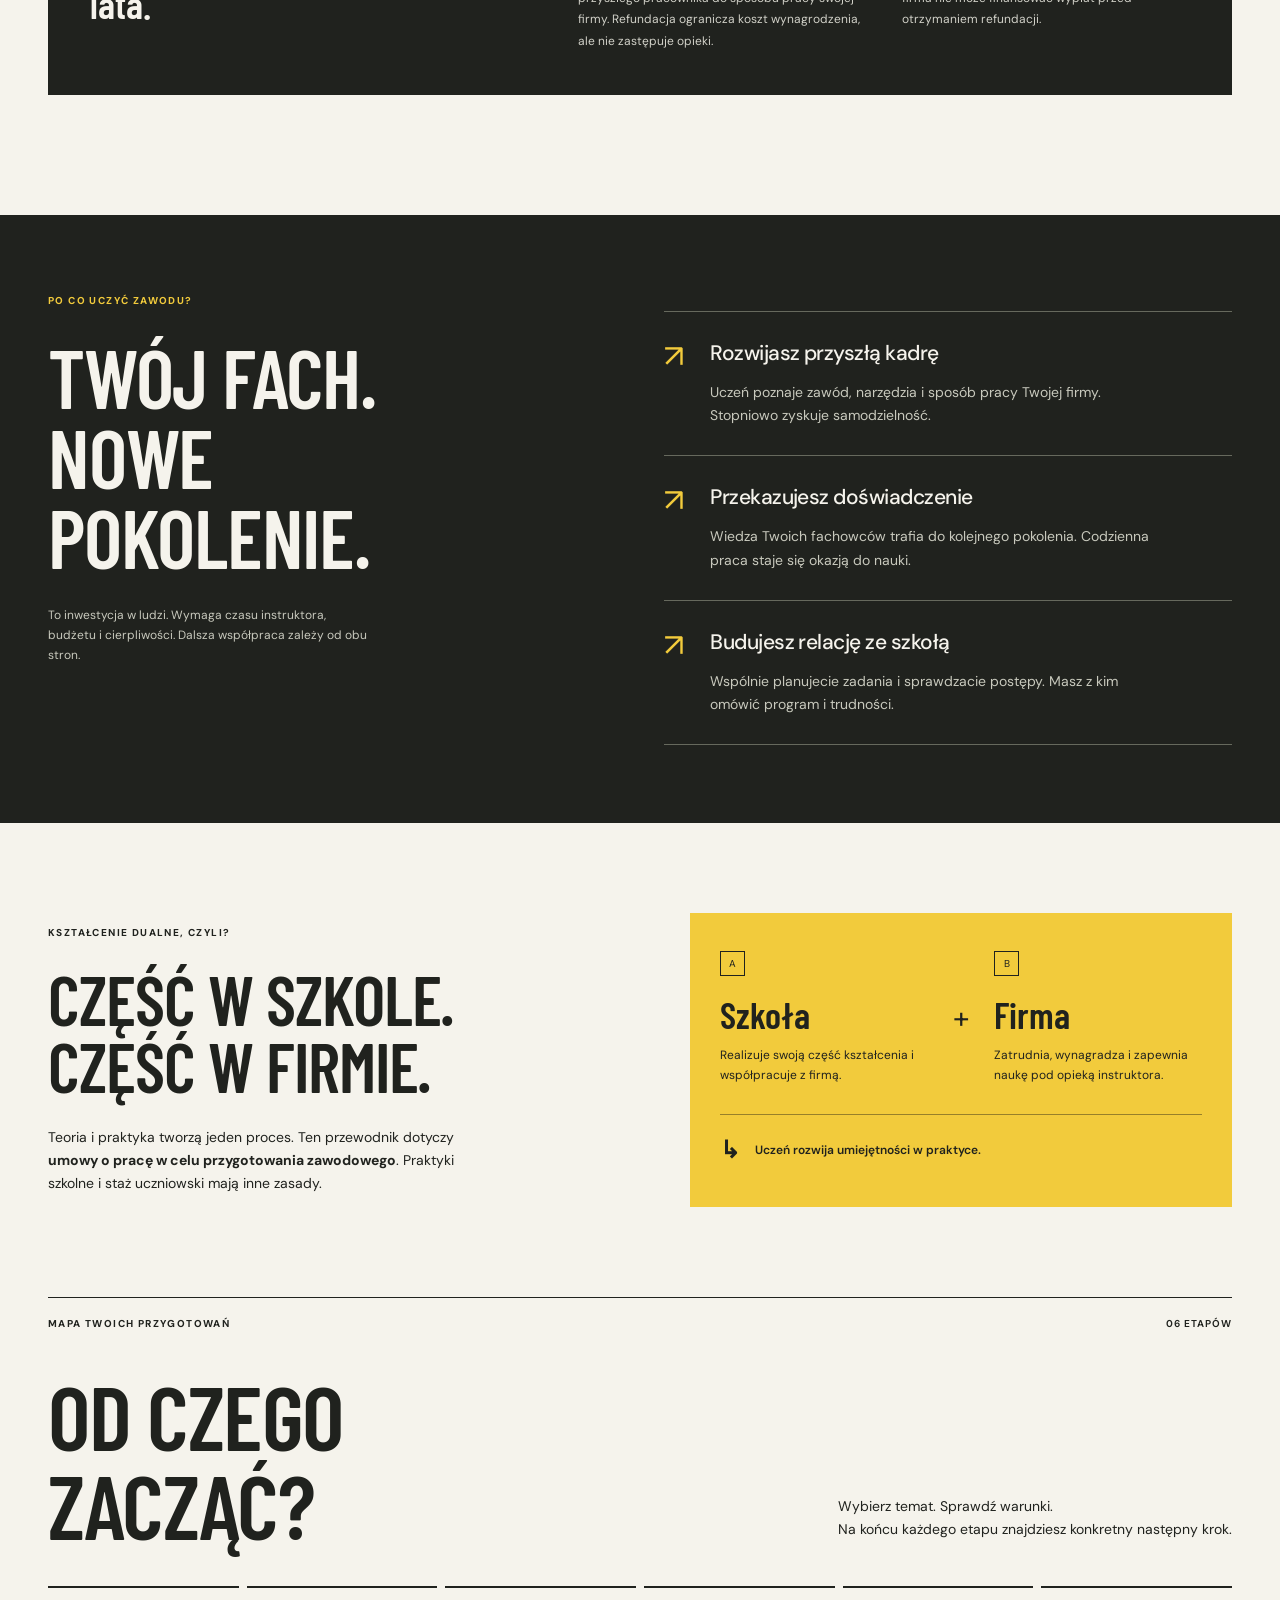
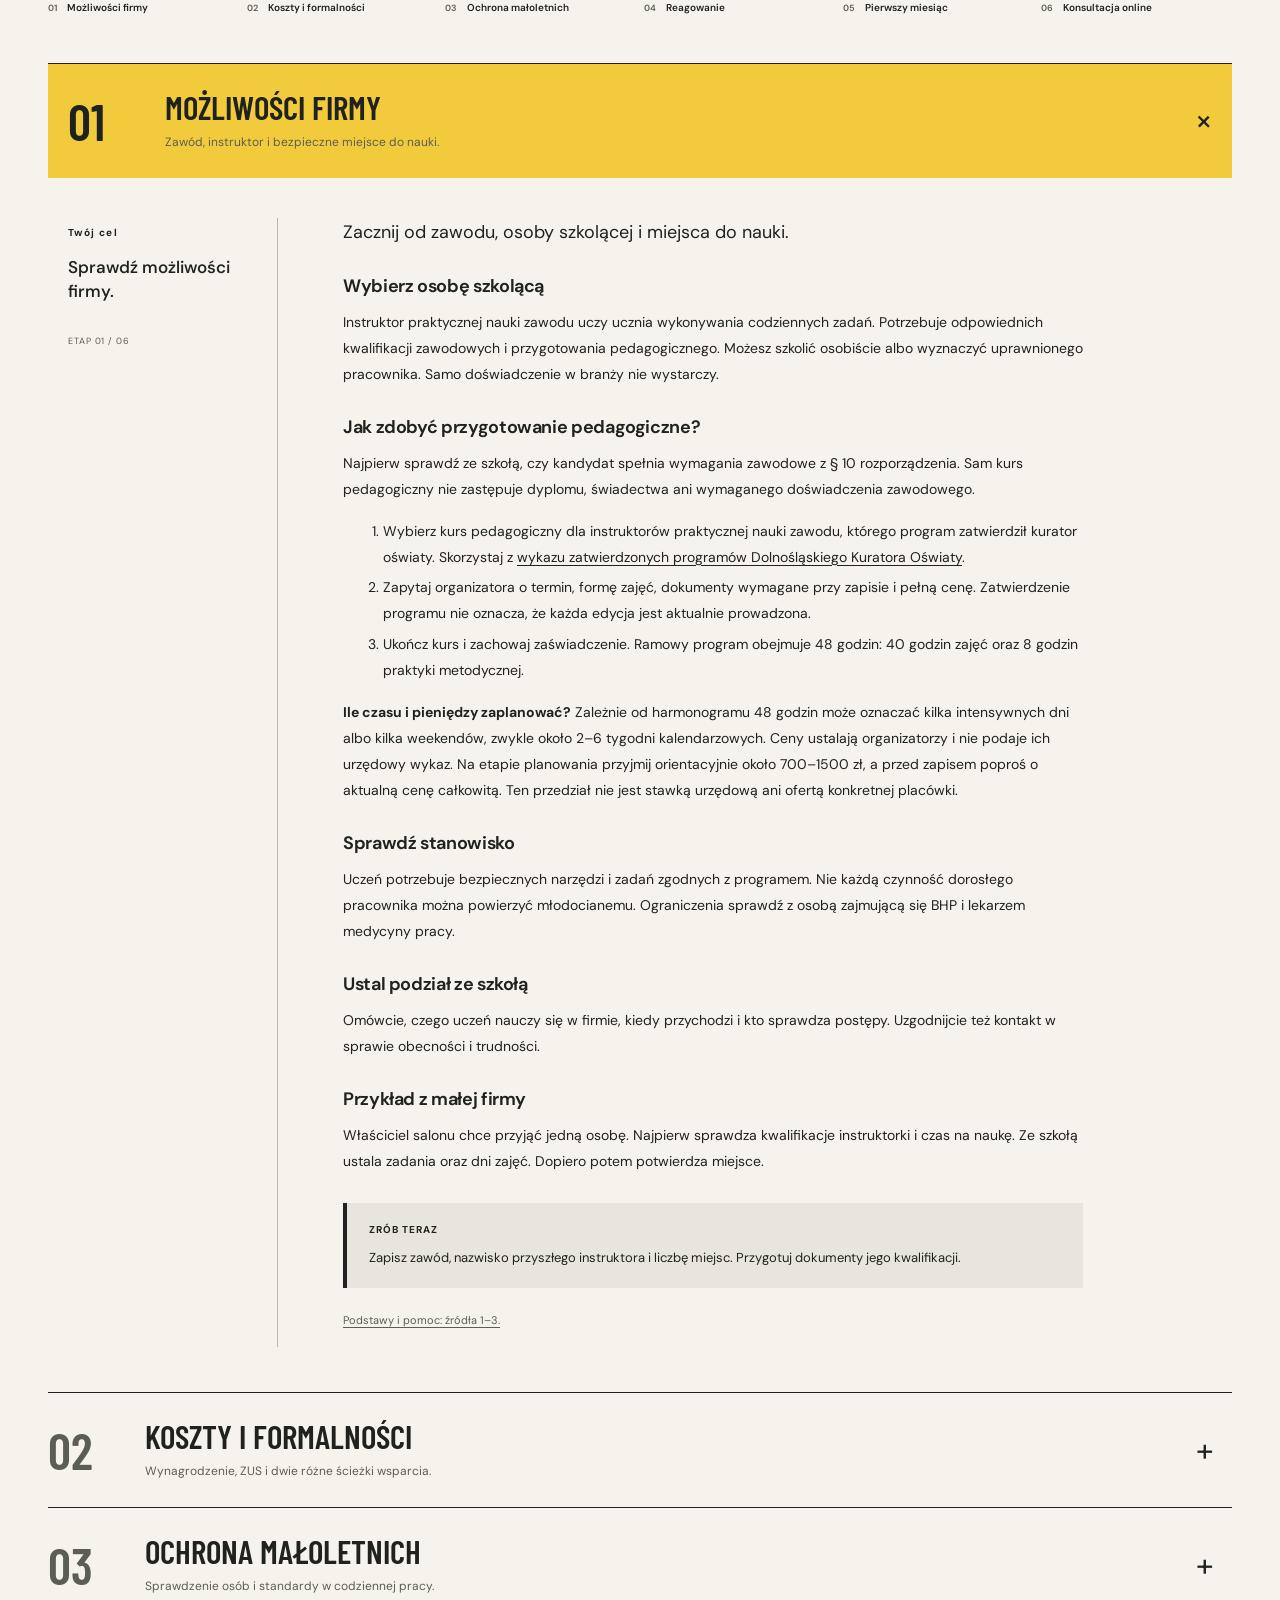
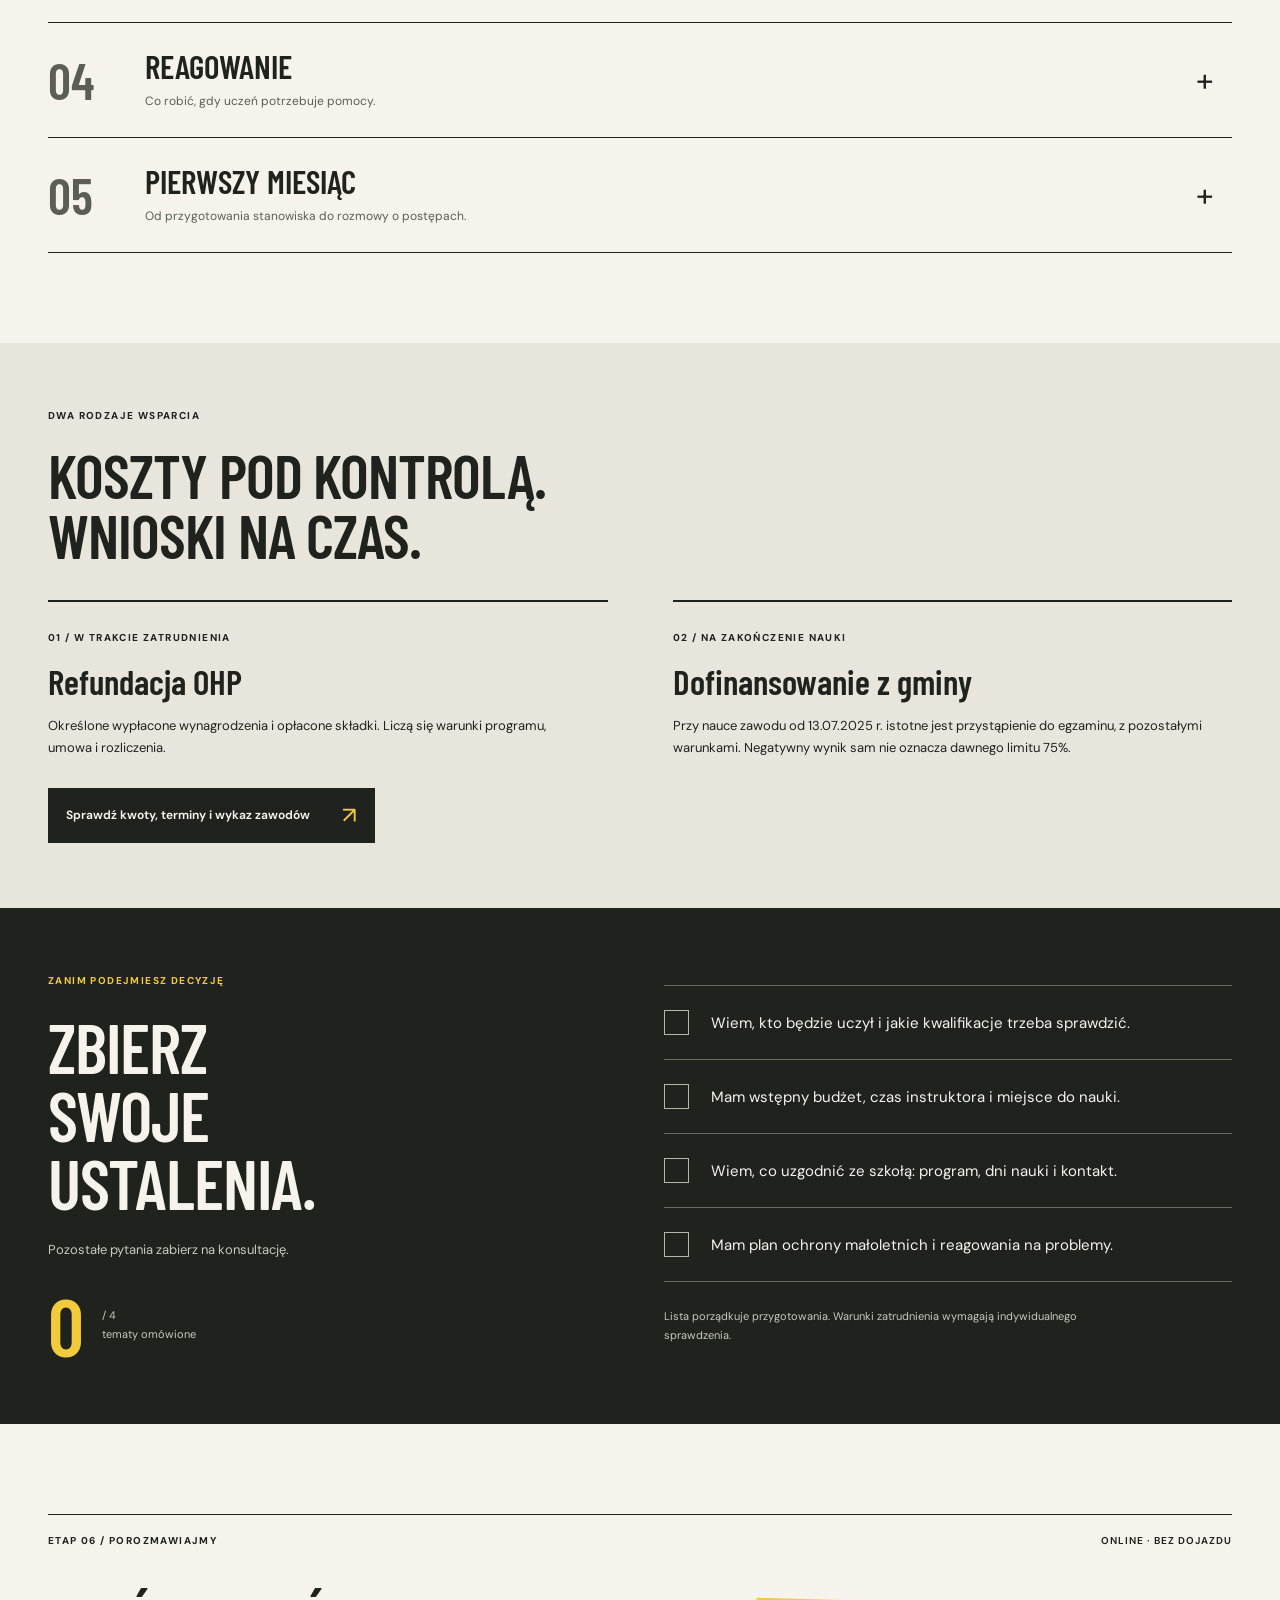
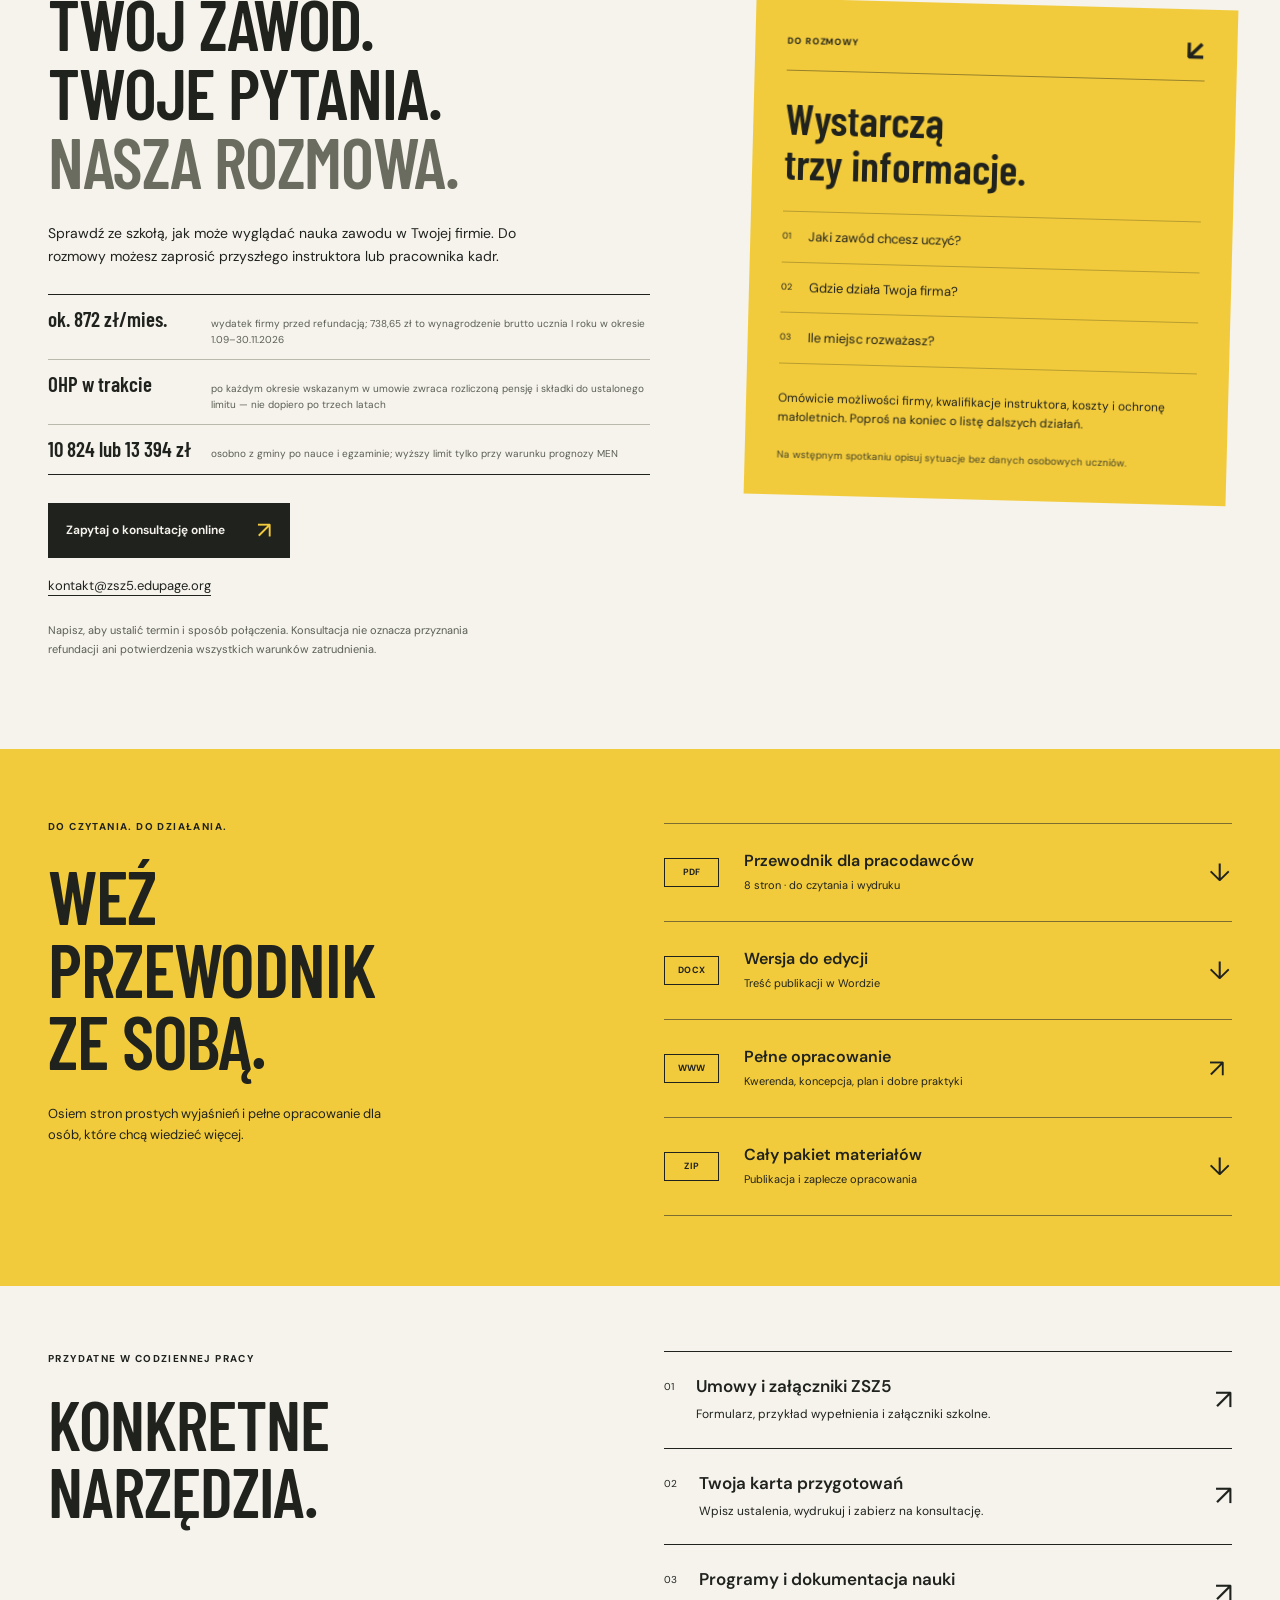
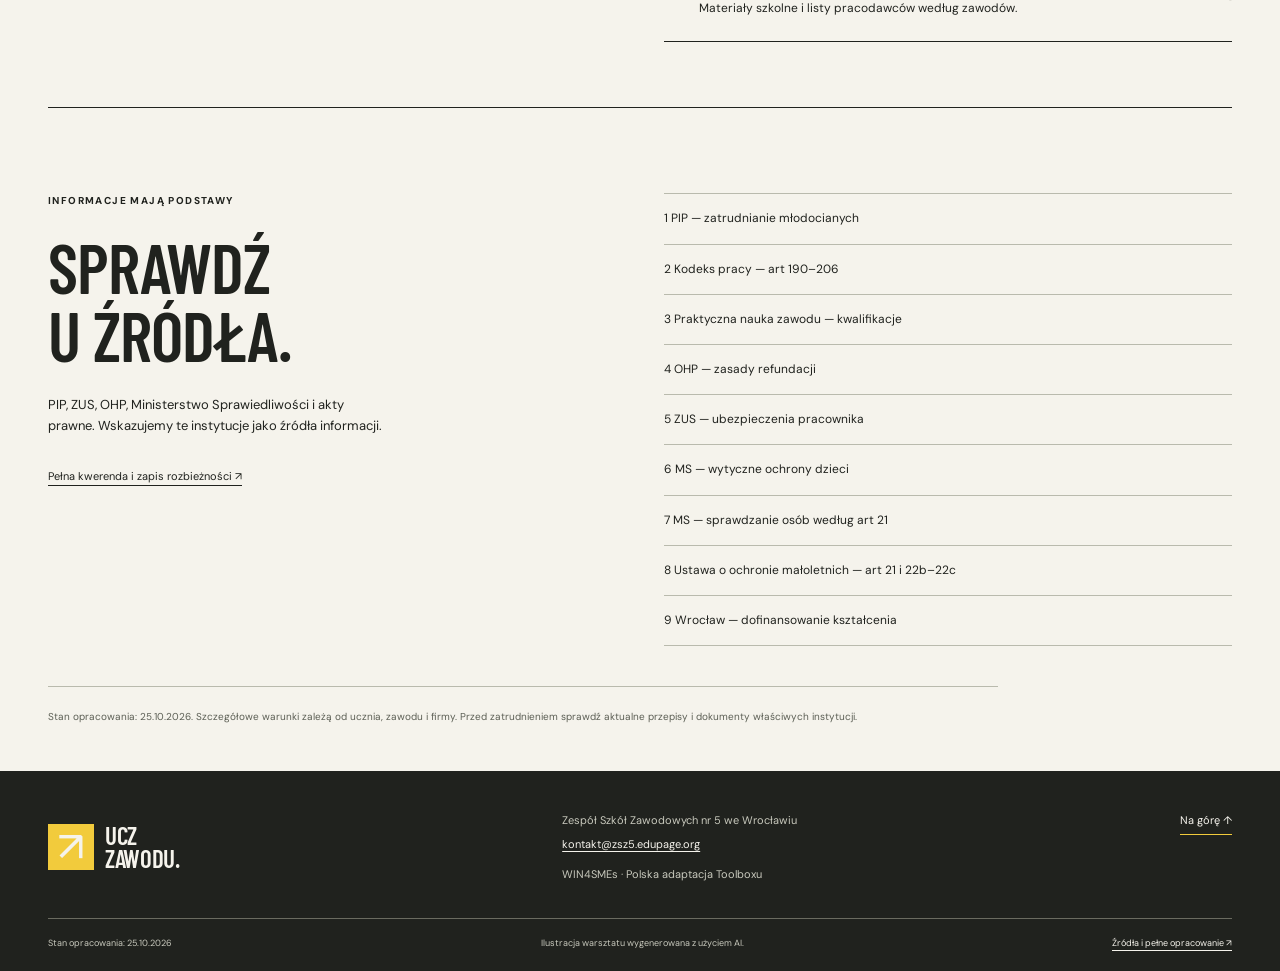
==== commit 6f947ec8: "Clarify reimbursement schedule and remaining costs" ====
--- a/pracodawcy/index.html
+++ b/pracodawcy/index.html
@@ -1,5 +1,5 @@
-<!doctype html><html lang="pl"><head><meta charset="utf-8"><meta name="viewport" content="width=device-width,initial-scale=1"><meta name="theme-color" content="#f2cb3c"><title>Nauka zawodu w Twojej firmie | Ucz zawodu</title><meta name="description" content="Przewodnik dla pracodawców. Sześć etapów: możliwości firmy, koszty, ochrona małoletnich, wdrożenie i konsultacja online."><meta property="og:title" content="Nauka zawodu w Twojej firmie"><meta property="og:description" content="Przewodnik dla pracodawców. Sześć etapów: możliwości firmy, koszty, ochrona małoletnich, wdrożenie i konsultacja online."><meta property="og:type" content="website"><meta property="og:locale" content="pl_PL"><meta property="og:image" content="https://adeodatus11.github.io/zawodowy-wroclaw/pracodawcy/assets/nauka-w-warsztacie-1600.webp"><link rel="canonical" href="https://adeodatus11.github.io/zawodowy-wroclaw/pracodawcy/"><link rel="icon" href="assets/favicon.ico" sizes="any"><link rel="icon" href="assets/favicon-32x32.png" type="image/png" sizes="32x32"><link rel="icon" href="assets/favicon-16x16.png" type="image/png" sizes="16x16"><link rel="apple-touch-icon" href="assets/apple-touch-icon.png"><link rel="preload" href="assets/barlow-condensed-semibold.woff2" as="font" type="font/woff2" crossorigin><link rel="preload" href="assets/dm-sans-variable.woff2" as="font" type="font/woff2" crossorigin><link rel="stylesheet" href="assets/atlas.css"><script src="assets/atlas.js" defer></script></head><body><a class="skip" href="#main">Przejdź do treści</a><div class="utility"><div class="container"><a href="../">Zawodowy Wrocław / ZSZ nr 5</a><span>Praktyczny przewodnik dla pracodawców</span></div></div><header class="site-header container"><a class="identity identity-official" href="./" aria-label="Ucz zawodu — strona główna"><img src="assets/ucz-zawodu-logo.png" width="2400" height="960" alt="ZSZ nr 5 we Wrocławiu — Ucz zawodu. Szkoła Mistrzów dla pracodawców. Twój fach. Nowe pokolenie."></a><button class="menu-button" aria-expanded="false" aria-controls="menu" hidden>Menu <span aria-hidden="true">+</span></button><nav id="menu" aria-label="Nawigacja główna"><a href="./#przewodnik">Jak zacząć</a><a href="./#ochrona">Ochrona małoletnich</a><a href="./#materialy">Materiały</a><a class="nav-contact" href="./#konsultacja">Porozmawiajmy <span aria-hidden="true">↗</span></a></nav></header><main id="main"><section class="hero container"><div class="hero-meta"><p class="label">PRACODAWCA + SZKOŁA + UCZEŃ</p><p class="edition">Przewodnik / 2026</p></div><h1>NAUKA ZAWODU<br><span>W TWOJEJ FIRMIE.</span></h1><div class="hero-bottom"><p>Masz doświadczenie. Możesz przekazać je dalej.<br> Zobacz, co dokładnie zrobić, ile zapłacisz i kiedy możesz odzyskać część kosztów.</p><a class="action action-black" href="#decyzja">Kroki, koszty i refundacja <span aria-hidden="true">↓</span></a></div><figure class="hero-scene"><img src="assets/nauka-w-warsztacie-1600.webp" srcset="assets/nauka-w-warsztacie-800.webp 800w, assets/nauka-w-warsztacie-1600.webp 1600w" sizes="(max-width:767px) calc(100vw - 36px),calc(100vw - 96px)" width="1600" height="667" fetchpriority="high" alt="Ilustracja AI: instruktor i młody dorosły wspólnie sprawdzają metalowy element przy stole warsztatowym."><figcaption><span class="scene-label">DOŚWIADCZENIE → UMIEJĘTNOŚCI</span><span class="scene-note">Uczysz fachu.<br>Budujesz przyszłą kadrę.</span></figcaption></figure><div class="hero-footnote"><span>01—06 / OD PIERWSZEJ DECYZJI DO WSPÓŁPRACY</span><a href="pliki/przewodnik-dla-pracodawcow.pdf">Wolisz papier? Pobierz PDF ↓</a></div></section><section class="top-numbers container" aria-label="Najważniejsze koszty i korzyści"><article><span>WYDATEK PRZED REFUNDACJĄ / I ROK</span><strong>ok. 872 zł/mies.</strong><p>Najpierw firma płaci 738,65 zł brutto ucznia i około 133 zł swoich składek. Okres 1.09–30.11.2026; rzeczywista kwota zależy m.in. od stopy wypadkowej.</p></article><article><span>REFUNDACJA OHP / W TRAKCIE</span><strong>zwrot po rozliczeniu</strong><p>Po wypłacie składasz dokumenty. OHP zwraca kwalifikowaną pensję i składki do limitu z umowy; termin przelewu określa umowa.</p></article><article><span>GMINA / PO ZAKOŃCZENIU</span><strong>10 824 zł lub 13 394 zł</strong><p>To osobna pomoc: 10 824 zł to limit podstawowy, a 13 394 zł dotyczy zawodu spełniającego warunek prognozy MEN. Wniosek po nauce i egzaminie.</p></article><article><span>TWÓJ BENEFIT</span><strong>przyszły fachowiec</strong><p>szkolisz osobę pod potrzeby firmy, a wsparcie obniża koszt jej wynagrodzenia.</p></article></section><nav class="quick-resources container" aria-label="Szybki dostęp do materiałów"><a href="finansowanie.html">Finansowanie i wykaz zawodów <span aria-hidden="true">↗</span></a><a href="dokumenty.html">Umowy i dokumentacja <span aria-hidden="true">↗</span></a><a href="karta-startowa.html">Karta przygotowań <span aria-hidden="true">↗</span></a></nav>
-<section class="decision container" id="decyzja" aria-labelledby="decision-title"><div class="decision-heading"><p class="label">DECYZJA W 2 MINUTY</p><h2 id="decision-title">CO ROBISZ.<br>ILE WYKŁADASZ.<br><span>CO ODZYSKUJESZ.</span></h2><p>Najpierw ustalasz warunki ze szkołą i OHP. Potem zatrudniasz ucznia, wypłacasz wynagrodzenie i rozliczasz refundację. Pomoc nie jest wypłacana z góry.</p></div><div class="decision-steps" aria-label="Pięć kroków zatrudnienia ucznia"><article><span>01</span><div><h3>Zadzwoń do szkoły i OHP</h3><p>Podaj zawód, miejscowość i liczbę miejsc. Sprawdź, czy zawód jest w wykazie OHP i kto może być instruktorem. <strong>Zrób to przed podpisaniem umowy.</strong></p></div></article><article><span>02</span><div><h3>Sprawdź instruktora i stanowisko</h3><p>Zbierz dokumenty kwalifikacji. Jeśli potrzebny jest kurs pedagogiczny, zaplanuj 48 godzin i orientacyjnie 700–1500 zł. Przygotuj BHP, badania, narzędzia i ochronę małoletnich.</p></div></article><article><span>03</span><div><h3>Podpisz umowy i zgłoś pracownika</h3><p>Z młodocianym podpisujesz umowę o pracę w celu przygotowania zawodowego. Osobno składasz wniosek i zawierasz umowę refundacyjną z OHP. Kadry zgłaszają pracownika do ZUS.</p></div></article><article><span>04</span><div><h3>Najpierw płacisz z własnych środków</h3><p>Co miesiąc wypłacasz pensję i opłacasz składki. Zachowujesz listy płac, potwierdzenia przelewów i dokumenty wymagane w umowie z OHP.</p></div></article><article><span>05</span><div><h3>Potem rozliczasz dwa rodzaje wsparcia</h3><p>OHP zwraca kwalifikowane wynagrodzenie i składki po ich opłaceniu i złożeniu rozliczenia. Gmina wypłaca osobne dofinansowanie dopiero po zakończeniu nauki i egzaminie.</p></div></article></div><div class="money-example"><div class="money-title"><p class="label">PRZYKŁAD / UCZEŃ I ROKU</p><h3>Ile pieniędzy?</h3><p>Kwoty dla okresu 1.09–30.11.2026. Stawka zmienia się wraz z przeciętnym wynagrodzeniem.</p></div><div class="money-grid"><article><span>CO MIESIĄC FINANSUJESZ</span><strong>ok. 872 zł</strong><p>Szacowany koszt płacowy pracodawcy: 738,65 zł wynagrodzenia brutto ucznia i około 133 zł składek firmy. Do tego dochodzą faktyczne koszty instruktora, BHP, badań, odzieży i narzędzi.</p></article><article><span>REFUNDACJA OHP</span><strong>po rozliczeniu</strong><p>Do wysokości kwalifikowanego wynagrodzenia i składek zapisanych w umowie. To nie jest zaliczka. Termin przelewu wynika z umowy z OHP.</p></article><article><span>DOFINANSOWANIE Z GMINY</span><strong>do 10 824 zł</strong><p>Po 36 miesiącach nauki i egzaminie; do 13 394 zł przy spełnieniu warunku prognozy MEN. Wniosek składasz w ciągu 3 miesięcy od ogłoszenia wyników.</p></article></div><p class="money-warning"><strong>Czego wsparcie zwykle nie pokrywa?</strong> Czasu instruktora, organizacji stanowiska, badań, odzieży, narzędzi ani części wynagrodzenia ponad limit refundacji. Dlatego przed startem potrzebujesz własnego budżetu na bieżące wypłaty.</p><a class="action action-black" href="finansowanie.html">Zobacz dokładne warunki i zawody <span aria-hidden="true">↗</span></a></div><div class="decision-fit"><div><p class="label">CZY TO MA SENS DLA MOJEJ FIRMY?</p><h3>Tak, jeśli budujesz kadrę na lata.</h3></div><div class="fit-columns"><p><strong>To może się opłacać, gdy:</strong> masz fachowca z czasem na uczenie, bezpieczne zadania dla ucznia i chcesz przygotować przyszłego pracownika do sposobu pracy swojej firmy. Refundacja ogranicza koszt wynagrodzenia, ale nie zastępuje opieki.</p><p><strong>To nie jest dobry wybór, gdy:</strong> potrzebujesz od razu samodzielnego pracownika, nie masz osoby do codziennego szkolenia albo firma nie może finansować wypłat przed otrzymaniem refundacji.</p></div></div></section>
+<!doctype html><html lang="pl"><head><meta charset="utf-8"><meta name="viewport" content="width=device-width,initial-scale=1"><meta name="theme-color" content="#f2cb3c"><title>Nauka zawodu w Twojej firmie | Ucz zawodu</title><meta name="description" content="Przewodnik dla pracodawców. Sześć etapów: możliwości firmy, koszty, ochrona małoletnich, wdrożenie i konsultacja online."><meta property="og:title" content="Nauka zawodu w Twojej firmie"><meta property="og:description" content="Przewodnik dla pracodawców. Sześć etapów: możliwości firmy, koszty, ochrona małoletnich, wdrożenie i konsultacja online."><meta property="og:type" content="website"><meta property="og:locale" content="pl_PL"><meta property="og:image" content="https://adeodatus11.github.io/zawodowy-wroclaw/pracodawcy/assets/nauka-w-warsztacie-1600.webp"><link rel="canonical" href="https://adeodatus11.github.io/zawodowy-wroclaw/pracodawcy/"><link rel="icon" href="assets/favicon.ico" sizes="any"><link rel="icon" href="assets/favicon-32x32.png" type="image/png" sizes="32x32"><link rel="icon" href="assets/favicon-16x16.png" type="image/png" sizes="16x16"><link rel="apple-touch-icon" href="assets/apple-touch-icon.png"><link rel="preload" href="assets/barlow-condensed-semibold.woff2" as="font" type="font/woff2" crossorigin><link rel="preload" href="assets/dm-sans-variable.woff2" as="font" type="font/woff2" crossorigin><link rel="stylesheet" href="assets/atlas.css"><script src="assets/atlas.js" defer></script></head><body><a class="skip" href="#main">Przejdź do treści</a><div class="utility"><div class="container"><a href="../">Zawodowy Wrocław / ZSZ nr 5</a><span>Praktyczny przewodnik dla pracodawców</span></div></div><header class="site-header container"><a class="identity identity-official" href="./" aria-label="Ucz zawodu — strona główna"><img src="assets/ucz-zawodu-logo.png" width="2400" height="960" alt="ZSZ nr 5 we Wrocławiu — Ucz zawodu. Szkoła Mistrzów dla pracodawców. Twój fach. Nowe pokolenie."></a><button class="menu-button" aria-expanded="false" aria-controls="menu" hidden>Menu <span aria-hidden="true">+</span></button><nav id="menu" aria-label="Nawigacja główna"><a href="./#przewodnik">Jak zacząć</a><a href="./#ochrona">Ochrona małoletnich</a><a href="./#materialy">Materiały</a><a class="nav-contact" href="./#konsultacja">Porozmawiajmy <span aria-hidden="true">↗</span></a></nav></header><main id="main"><section class="hero container"><div class="hero-meta"><p class="label">PRACODAWCA + SZKOŁA + UCZEŃ</p><p class="edition">Przewodnik / 2026</p></div><h1>NAUKA ZAWODU<br><span>W TWOJEJ FIRMIE.</span></h1><div class="hero-bottom"><p>Masz doświadczenie. Możesz przekazać je dalej.<br> Zobacz, co dokładnie zrobić, ile zapłacisz i kiedy możesz odzyskać część kosztów.</p><a class="action action-black" href="#decyzja">Kroki, koszty i refundacja <span aria-hidden="true">↓</span></a></div><figure class="hero-scene"><img src="assets/nauka-w-warsztacie-1600.webp" srcset="assets/nauka-w-warsztacie-800.webp 800w, assets/nauka-w-warsztacie-1600.webp 1600w" sizes="(max-width:767px) calc(100vw - 36px),calc(100vw - 96px)" width="1600" height="667" fetchpriority="high" alt="Ilustracja AI: instruktor i młody dorosły wspólnie sprawdzają metalowy element przy stole warsztatowym."><figcaption><span class="scene-label">DOŚWIADCZENIE → UMIEJĘTNOŚCI</span><span class="scene-note">Uczysz fachu.<br>Budujesz przyszłą kadrę.</span></figcaption></figure><div class="hero-footnote"><span>01—06 / OD PIERWSZEJ DECYZJI DO WSPÓŁPRACY</span><a href="pliki/przewodnik-dla-pracodawcow.pdf">Wolisz papier? Pobierz PDF ↓</a></div></section><section class="top-numbers container" aria-label="Najważniejsze koszty i korzyści"><article><span>WYDATEK PRZED REFUNDACJĄ / I ROK</span><strong>ok. 872 zł/mies.</strong><p>Najpierw firma płaci 738,65 zł brutto ucznia i około 133 zł swoich składek. Okres 1.09–30.11.2026; rzeczywista kwota zależy m.in. od stopy wypadkowej.</p></article><article><span>OHP ZWRACA W TRAKCIE NAUKI</span><strong>po okresie rozliczeniowym</strong><p>Najpierw wypłacasz pensję i opłacasz składki. Potem, zgodnie z harmonogramem w umowie z OHP, składasz rozliczenie i otrzymujesz zwrot kwalifikowanej pensji oraz składek. Nie czekasz do końca trzyletniej nauki.</p></article><article><span>GMINA / DODATKOWO NA KOŃCU</span><strong>10 824 zł lub 13 394 zł</strong><p>To osobne dofinansowanie, niezależne od rozliczeń OHP: 10 824 zł to limit podstawowy, a 13 394 zł dotyczy zawodu spełniającego warunek prognozy MEN. Wniosek składasz po nauce i egzaminie.</p></article><article><span>TWÓJ BENEFIT</span><strong>przyszły fachowiec</strong><p>szkolisz osobę pod potrzeby firmy, a wsparcie obniża koszt jej wynagrodzenia.</p></article></section><nav class="quick-resources container" aria-label="Szybki dostęp do materiałów"><a href="finansowanie.html">Finansowanie i wykaz zawodów <span aria-hidden="true">↗</span></a><a href="dokumenty.html">Umowy i dokumentacja <span aria-hidden="true">↗</span></a><a href="karta-startowa.html">Karta przygotowań <span aria-hidden="true">↗</span></a></nav>
+<section class="decision container" id="decyzja" aria-labelledby="decision-title"><div class="decision-heading"><p class="label">DECYZJA W 2 MINUTY</p><h2 id="decision-title">CO ROBISZ.<br>ILE WYKŁADASZ.<br><span>CO ODZYSKUJESZ.</span></h2><p>Najpierw ustalasz warunki ze szkołą i OHP. Potem zatrudniasz ucznia, wypłacasz wynagrodzenie i rozliczasz refundację. Pomoc nie jest wypłacana z góry.</p></div><div class="decision-steps" aria-label="Pięć kroków zatrudnienia ucznia"><article><span>01</span><div><h3>Zadzwoń do szkoły i OHP</h3><p>Podaj zawód, miejscowość i liczbę miejsc. Sprawdź, czy zawód jest w wykazie OHP i kto może być instruktorem. <strong>Zrób to przed podpisaniem umowy.</strong></p></div></article><article><span>02</span><div><h3>Sprawdź instruktora i stanowisko</h3><p>Zbierz dokumenty kwalifikacji. Jeśli potrzebny jest kurs pedagogiczny, zaplanuj 48 godzin i orientacyjnie 700–1500 zł. Przygotuj BHP, badania, narzędzia i ochronę małoletnich.</p></div></article><article><span>03</span><div><h3>Podpisz umowy i zgłoś pracownika</h3><p>Z młodocianym podpisujesz umowę o pracę w celu przygotowania zawodowego. Osobno składasz wniosek i zawierasz umowę refundacyjną z OHP. Kadry zgłaszają pracownika do ZUS.</p></div></article><article><span>04</span><div><h3>Najpierw płacisz z własnych środków</h3><p>Co miesiąc wypłacasz pensję i opłacasz składki. Zachowujesz listy płac, potwierdzenia przelewów i dokumenty wymagane w umowie z OHP.</p></div></article><article><span>05</span><div><h3>Potem rozliczasz dwa rodzaje wsparcia</h3><p>OHP zwraca kwalifikowane wynagrodzenie i składki po ich opłaceniu i złożeniu rozliczenia. Gmina wypłaca osobne dofinansowanie dopiero po zakończeniu nauki i egzaminie.</p></div></article></div><div class="money-example"><div class="money-title"><p class="label">PRZYKŁAD / UCZEŃ I ROKU</p><h3>Ile pieniędzy?</h3><p>Kwoty dla okresu 1.09–30.11.2026. Stawka zmienia się wraz z przeciętnym wynagrodzeniem.</p></div><div class="money-grid"><article><span>CO MIESIĄC FINANSUJESZ</span><strong>ok. 872 zł</strong><p>Szacowany koszt płacowy pracodawcy: 738,65 zł wynagrodzenia brutto ucznia i około 133 zł składek firmy. Do tego dochodzą faktyczne koszty instruktora, BHP, badań, odzieży i narzędzi.</p></article><article><span>REFUNDACJA OHP W TRAKCIE NAUKI</span><strong>po każdym okresie z umowy</strong><p>Najpierw płacisz, następnie składasz rozliczenie zgodnie z harmonogramem umowy. OHP zwraca kwalifikowaną pensję i składki do ustalonego limitu. Nie jest to jednorazowa wypłata po trzech latach.</p></article><article><span>DOFINANSOWANIE Z GMINY</span><strong>do 10 824 zł</strong><p>Po 36 miesiącach nauki i egzaminie; do 13 394 zł przy spełnieniu warunku prognozy MEN. Wniosek składasz w ciągu 3 miesięcy od ogłoszenia wyników.</p></article></div><p class="money-warning"><strong>Czy uczeń jest wtedy „darmowym pracownikiem”?</strong> Po refundacji koszt samego wynagrodzenia może być bardzo niski, ale nie jest to pracownik bez kosztów. Firma nadal finansuje czas instruktora, organizację stanowiska, badania, BHP, odzież, narzędzia oraz ewentualne kwoty nieobjęte umową.<br><br><strong>Czego wsparcie zwykle nie pokrywa?</strong> Czasu instruktora, organizacji stanowiska, badań, odzieży, narzędzi ani części wynagrodzenia ponad limit refundacji. Dlatego przed startem potrzebujesz własnego budżetu na bieżące wypłaty.</p><a class="action action-black" href="finansowanie.html">Zobacz dokładne warunki i zawody <span aria-hidden="true">↗</span></a></div><div class="decision-fit"><div><p class="label">CZY TO MA SENS DLA MOJEJ FIRMY?</p><h3>Tak, jeśli budujesz kadrę na lata.</h3></div><div class="fit-columns"><p><strong>To może się opłacać, gdy:</strong> masz fachowca z czasem na uczenie, bezpieczne zadania dla ucznia i chcesz przygotować przyszłego pracownika do sposobu pracy swojej firmy. Refundacja ogranicza koszt wynagrodzenia, ale nie zastępuje opieki.</p><p><strong>To nie jest dobry wybór, gdy:</strong> potrzebujesz od razu samodzielnego pracownika, nie masz osoby do codziennego szkolenia albo firma nie może finansować wypłat przed otrzymaniem refundacji.</p></div></div></section>
 <section class="why-section" id="korzysci"><div class="container why-layout"><div><p class="label">PO CO UCZYĆ ZAWODU?</p><h2>TWÓJ FACH.<br>NOWE<br>POKOLENIE.</h2><p class="why-note">To inwestycja w ludzi. Wymaga czasu instruktora, budżetu i cierpliwości. Dalsza współpraca zależy od obu stron.</p></div><div class="benefit-stack"><article><span>↗</span><div><h3>Rozwijasz przyszłą kadrę</h3><p>Uczeń poznaje zawód, narzędzia i sposób pracy Twojej firmy. Stopniowo zyskuje samodzielność.</p></div></article><article><span>↗</span><div><h3>Przekazujesz doświadczenie</h3><p>Wiedza Twoich fachowców trafia do kolejnego pokolenia. Codzienna praca staje się okazją do nauki.</p></div></article><article><span>↗</span><div><h3>Budujesz relację ze szkołą</h3><p>Wspólnie planujecie zadania i sprawdzacie postępy. Masz z kim omówić program i trudności.</p></div></article></div></div></section>
 <section class="model-section container"><div class="model-heading"><p class="label">KSZTAŁCENIE DUALNE, CZYLI?</p><h2>CZĘŚĆ W SZKOLE.<br>CZĘŚĆ W FIRMIE.</h2><p>Teoria i praktyka tworzą jeden proces. Ten przewodnik dotyczy <strong>umowy o pracę w celu przygotowania zawodowego</strong>. Praktyki szkolne i staż uczniowski mają inne zasady.</p></div><div class="role-diagram"><div><span class="role-index">A</span><h3>Szkoła</h3><p>Realizuje swoją część kształcenia i współpracuje z firmą.</p></div><span class="role-connector" aria-hidden="true">+</span><div><span class="role-index">B</span><h3>Firma</h3><p>Zatrudnia, wynagradza i zapewnia naukę pod opieką instruktora.</p></div><p class="role-result"><span aria-hidden="true">↳</span> Uczeń rozwija umiejętności w praktyce.</p></div></section>
 <section class="guide-section container" id="przewodnik"><div class="section-top"><p class="label">MAPA TWOICH PRZYGOTOWAŃ</p><span>06 ETAPÓW</span></div><div class="guide-heading"><h2>OD CZEGO<br>ZACZĄĆ?</h2><p>Wybierz temat. Sprawdź warunki.<br>Na końcu każdego etapu znajdziesz konkretny następny krok.</p></div><nav class="chapter-index" aria-label="Etapy przewodnika"><a href="#firma"><span>01</span>Możliwości firmy</a><a href="#koszty"><span>02</span>Koszty i formalności</a><a href="#ochrona"><span>03</span>Ochrona małoletnich</a><a href="#reagowanie"><span>04</span>Reagowanie</a><a href="#wdrozenie"><span>05</span>Pierwszy miesiąc</a><a href="#konsultacja"><span>06</span>Konsultacja online</a></nav><div class="chapters"><details class="chapter" id="firma" open><summary><span class="chapter-num">01</span><span class="chapter-title"><h3>Możliwości firmy</h3><span>Zawód, instruktor i bezpieczne miejsce do nauki.</span></span><span class="chapter-plus" aria-hidden="true">+</span></summary><div class="chapter-inside"><div class="chapter-aside"><span class="label">Twój cel</span><p>Sprawdź możliwości firmy.</p><span class="chapter-tag">ETAP 01 / 06</span></div><div class="prose"><p>Zacznij od zawodu, osoby szkolącej i miejsca do nauki.</p>
@@ -108,7 +108,7 @@
 <p><a href="#zrodla">Podstawy i pomoc: źródła 1–3 oraz 6–8.</a></p>
 </div></div></details></div></section>
 <section class="funding-band"><div class="container"><div class="funding-band-title"><p class="label">DWA RODZAJE WSPARCIA</p><h2>KOSZTY POD KONTROLĄ.<br>WNIOSKI NA CZAS.</h2></div><div class="funding-routes"><article><span class="label">01 / W TRAKCIE ZATRUDNIENIA</span><h3>Refundacja OHP</h3><p>Określone wypłacone wynagrodzenia i opłacone składki. Liczą się warunki programu, umowa i rozliczenia.</p></article><article><span class="label">02 / NA ZAKOŃCZENIE NAUKI</span><h3>Dofinansowanie z gminy</h3><p>Przy nauce zawodu od 13.07.2025 r. istotne jest przystąpienie do egzaminu, z pozostałymi warunkami. Negatywny wynik sam nie oznacza dawnego limitu 75%.</p></article></div><a class="action action-black" href="finansowanie.html">Sprawdź kwoty, terminy i wykaz zawodów <span aria-hidden="true">↗</span></a></div></section><section class="readiness-section"><div class="container readiness-layout"><div class="readiness-heading"><p class="label">ZANIM PODEJMIESZ DECYZJĘ</p><h2>ZBIERZ<br>SWOJE<br>USTALENIA.</h2><p>Pozostałe pytania zabierz na konsultację.</p><div class="readiness-counter" aria-live="polite"><strong data-check-count>0</strong><span>/ 4<br>tematy omówione</span></div></div><fieldset class="readiness"><legend class="sr-only">Lista przygotowań firmy</legend><label><input type="checkbox" data-ready><span>Wiem, kto będzie uczył i jakie kwalifikacje trzeba sprawdzić.</span></label><label><input type="checkbox" data-ready><span>Mam wstępny budżet, czas instruktora i miejsce do nauki.</span></label><label><input type="checkbox" data-ready><span>Wiem, co uzgodnić ze szkołą: program, dni nauki i kontakt.</span></label><label><input type="checkbox" data-ready><span>Mam plan ochrony małoletnich i reagowania na problemy.</span></label><p class="small">Lista porządkuje przygotowania. Warunki zatrudnienia wymagają indywidualnego sprawdzenia.</p></fieldset></div></section>
-<section class="consultation container" id="konsultacja"><div class="section-top"><p class="label">ETAP 06 / POROZMAWIAJMY</p><span>ONLINE · BEZ DOJAZDU</span></div><div class="consultation-grid"><div><h2>TWÓJ ZAWÓD.<br>TWOJE PYTANIA.<br><span>NASZA ROZMOWA.</span></h2><p>Sprawdź ze szkołą, jak może wyglądać nauka zawodu w Twojej firmie. Do rozmowy możesz zaprosić przyszłego instruktora lub pracownika kadr.</p><div class="consultation-numbers"><p><strong>ok. 872 zł/mies.</strong><span>wydatek firmy przed refundacją; 738,65 zł to wynagrodzenie brutto ucznia I roku w okresie 1.09–30.11.2026</span></p><p><strong>OHP w trakcie</strong><span>po zapłacie i rozliczeniu zwraca kwalifikowaną pensję i składki do limitu z umowy</span></p><p><strong>10 824 lub 13 394 zł</strong><span>osobno z gminy po nauce i egzaminie; wyższy limit tylko przy warunku prognozy MEN</span></p></div><a class="action action-black" href="mailto:kontakt@zsz5.edupage.org?subject=Konsultacja%20online%20%E2%80%94%20nauka%20zawodu&body=Dzie%C5%84%20dobry%2C%0AChc%C4%99%20sprawdzi%C4%87%20mo%C5%BCliwo%C5%9B%C4%87%20nauki%20zawodu%20w%20mojej%20firmie.%0AZaw%C3%B3d%3A%20%0AMiejscowo%C5%9B%C4%87%3A%20%0APlanowana%20liczba%20miejsc%3A%20%0ACzy%20mo%C5%BCemy%20um%C3%B3wi%C4%87%20konsultacj%C4%99%20online%3F">Zapytaj o konsultację online <span aria-hidden="true">↗</span></a><a class="email" href="mailto:kontakt@zsz5.edupage.org">kontakt@zsz5.edupage.org</a><p class="small">Napisz, aby ustalić termin i sposób połączenia. Konsultacja nie oznacza przyznania refundacji ani potwierdzenia wszystkich warunków zatrudnienia.</p></div><aside class="meeting-note"><div class="note-top"><span>DO ROZMOWY</span><span aria-hidden="true">↙</span></div><h3>Wystarczą<br>trzy informacje.</h3><ol><li><span>01</span>Jaki zawód chcesz uczyć?</li><li><span>02</span>Gdzie działa Twoja firma?</li><li><span>03</span>Ile miejsc rozważasz?</li></ol><p>Omówicie możliwości firmy, kwalifikacje instruktora, koszty i ochronę małoletnich. Poproś na koniec o listę dalszych działań.</p><p class="small">Na wstępnym spotkaniu opisuj sytuacje bez danych osobowych uczniów.</p></aside></div></section>
+<section class="consultation container" id="konsultacja"><div class="section-top"><p class="label">ETAP 06 / POROZMAWIAJMY</p><span>ONLINE · BEZ DOJAZDU</span></div><div class="consultation-grid"><div><h2>TWÓJ ZAWÓD.<br>TWOJE PYTANIA.<br><span>NASZA ROZMOWA.</span></h2><p>Sprawdź ze szkołą, jak może wyglądać nauka zawodu w Twojej firmie. Do rozmowy możesz zaprosić przyszłego instruktora lub pracownika kadr.</p><div class="consultation-numbers"><p><strong>ok. 872 zł/mies.</strong><span>wydatek firmy przed refundacją; 738,65 zł to wynagrodzenie brutto ucznia I roku w okresie 1.09–30.11.2026</span></p><p><strong>OHP w trakcie</strong><span>po każdym okresie wskazanym w umowie zwraca rozliczoną pensję i składki do ustalonego limitu — nie dopiero po trzech latach</span></p><p><strong>10 824 lub 13 394 zł</strong><span>osobno z gminy po nauce i egzaminie; wyższy limit tylko przy warunku prognozy MEN</span></p></div><a class="action action-black" href="mailto:kontakt@zsz5.edupage.org?subject=Konsultacja%20online%20%E2%80%94%20nauka%20zawodu&body=Dzie%C5%84%20dobry%2C%0AChc%C4%99%20sprawdzi%C4%87%20mo%C5%BCliwo%C5%9B%C4%87%20nauki%20zawodu%20w%20mojej%20firmie.%0AZaw%C3%B3d%3A%20%0AMiejscowo%C5%9B%C4%87%3A%20%0APlanowana%20liczba%20miejsc%3A%20%0ACzy%20mo%C5%BCemy%20um%C3%B3wi%C4%87%20konsultacj%C4%99%20online%3F">Zapytaj o konsultację online <span aria-hidden="true">↗</span></a><a class="email" href="mailto:kontakt@zsz5.edupage.org">kontakt@zsz5.edupage.org</a><p class="small">Napisz, aby ustalić termin i sposób połączenia. Konsultacja nie oznacza przyznania refundacji ani potwierdzenia wszystkich warunków zatrudnienia.</p></div><aside class="meeting-note"><div class="note-top"><span>DO ROZMOWY</span><span aria-hidden="true">↙</span></div><h3>Wystarczą<br>trzy informacje.</h3><ol><li><span>01</span>Jaki zawód chcesz uczyć?</li><li><span>02</span>Gdzie działa Twoja firma?</li><li><span>03</span>Ile miejsc rozważasz?</li></ol><p>Omówicie możliwości firmy, kwalifikacje instruktora, koszty i ochronę małoletnich. Poproś na koniec o listę dalszych działań.</p><p class="small">Na wstępnym spotkaniu opisuj sytuacje bez danych osobowych uczniów.</p></aside></div></section>
 <section class="materials" id="materialy"><div class="container materials-layout"><div><p class="label">DO CZYTANIA. DO DZIAŁANIA.</p><h2>WEŹ<br>PRZEWODNIK<br>ZE SOBĄ.</h2><p>Osiem stron prostych wyjaśnień i pełne opracowanie dla osób, które chcą wiedzieć więcej.</p></div><div class="download-list"><a href="pliki/przewodnik-dla-pracodawcow.pdf"><span class="file-type">PDF</span><span><strong>Przewodnik dla pracodawców</strong><small>8 stron · do czytania i wydruku</small></span><span aria-hidden="true">↓</span></a><a href="pliki/przewodnik-dla-pracodawcow.docx" download><span class="file-type">DOCX</span><span><strong>Wersja do edycji</strong><small>Treść publikacji w Wordzie</small></span><span aria-hidden="true">↓</span></a><a href="opracowanie.html"><span class="file-type">WWW</span><span><strong>Pełne opracowanie</strong><small>Kwerenda, koncepcja, plan i dobre praktyki</small></span><span aria-hidden="true">↗</span></a><a href="pliki/pelne-opracowanie-pracodawcy.zip" download><span class="file-type">ZIP</span><span><strong>Cały pakiet materiałów</strong><small>Publikacja i zaplecze opracowania</small></span><span aria-hidden="true">↓</span></a></div></div></section>
 <section class="toolkit container" aria-labelledby="toolkit-title"><div><p class="label">PRZYDATNE W CODZIENNEJ PRACY</p><h2 id="toolkit-title">KONKRETNE<br>NARZĘDZIA.</h2></div><div class="toolkit-links"><a href="dokumenty.html"><span>01</span><div><h3>Umowy i załączniki ZSZ5</h3><p>Formularz, przykład wypełnienia i załączniki szkolne.</p></div><span aria-hidden="true">↗</span></a><a href="karta-startowa.html"><span>02</span><div><h3>Twoja karta przygotowań</h3><p>Wpisz ustalenia, wydrukuj i zabierz na konsultację.</p></div><span aria-hidden="true">↗</span></a><a href="dokumenty.html#programy-i-dokumentacja-nauki"><span>03</span><div><h3>Programy i dokumentacja nauki</h3><p>Materiały szkolne i listy pracodawców według zawodów.</p></div><span aria-hidden="true">↗</span></a></div></section><section class="sources container" id="zrodla"><div class="sources-heading"><p class="label">INFORMACJE MAJĄ PODSTAWY</p><h2>SPRAWDŹ<br>U ŹRÓDŁA.</h2><p>PIP, ZUS, OHP, Ministerstwo Sprawiedliwości i akty prawne. Wskazujemy te instytucje jako źródła informacji.</p><a class="text-link" href="opracowanie.html#kwerenda">Pełna kwerenda i zapis rozbieżności ↗</a></div><div class="source-list"><p><a href="https://www.pip.gov.pl/dla-pracodawcow/porady-prawne/zatrudnianie-pracownikow-mlodocianych">1  PIP — zatrudnianie młodocianych</a></p>
 <p><a href="https://eli.gov.pl/eli/DU/2026/1245/ogl/pol">2  Kodeks pracy — art 190–206</a></p>
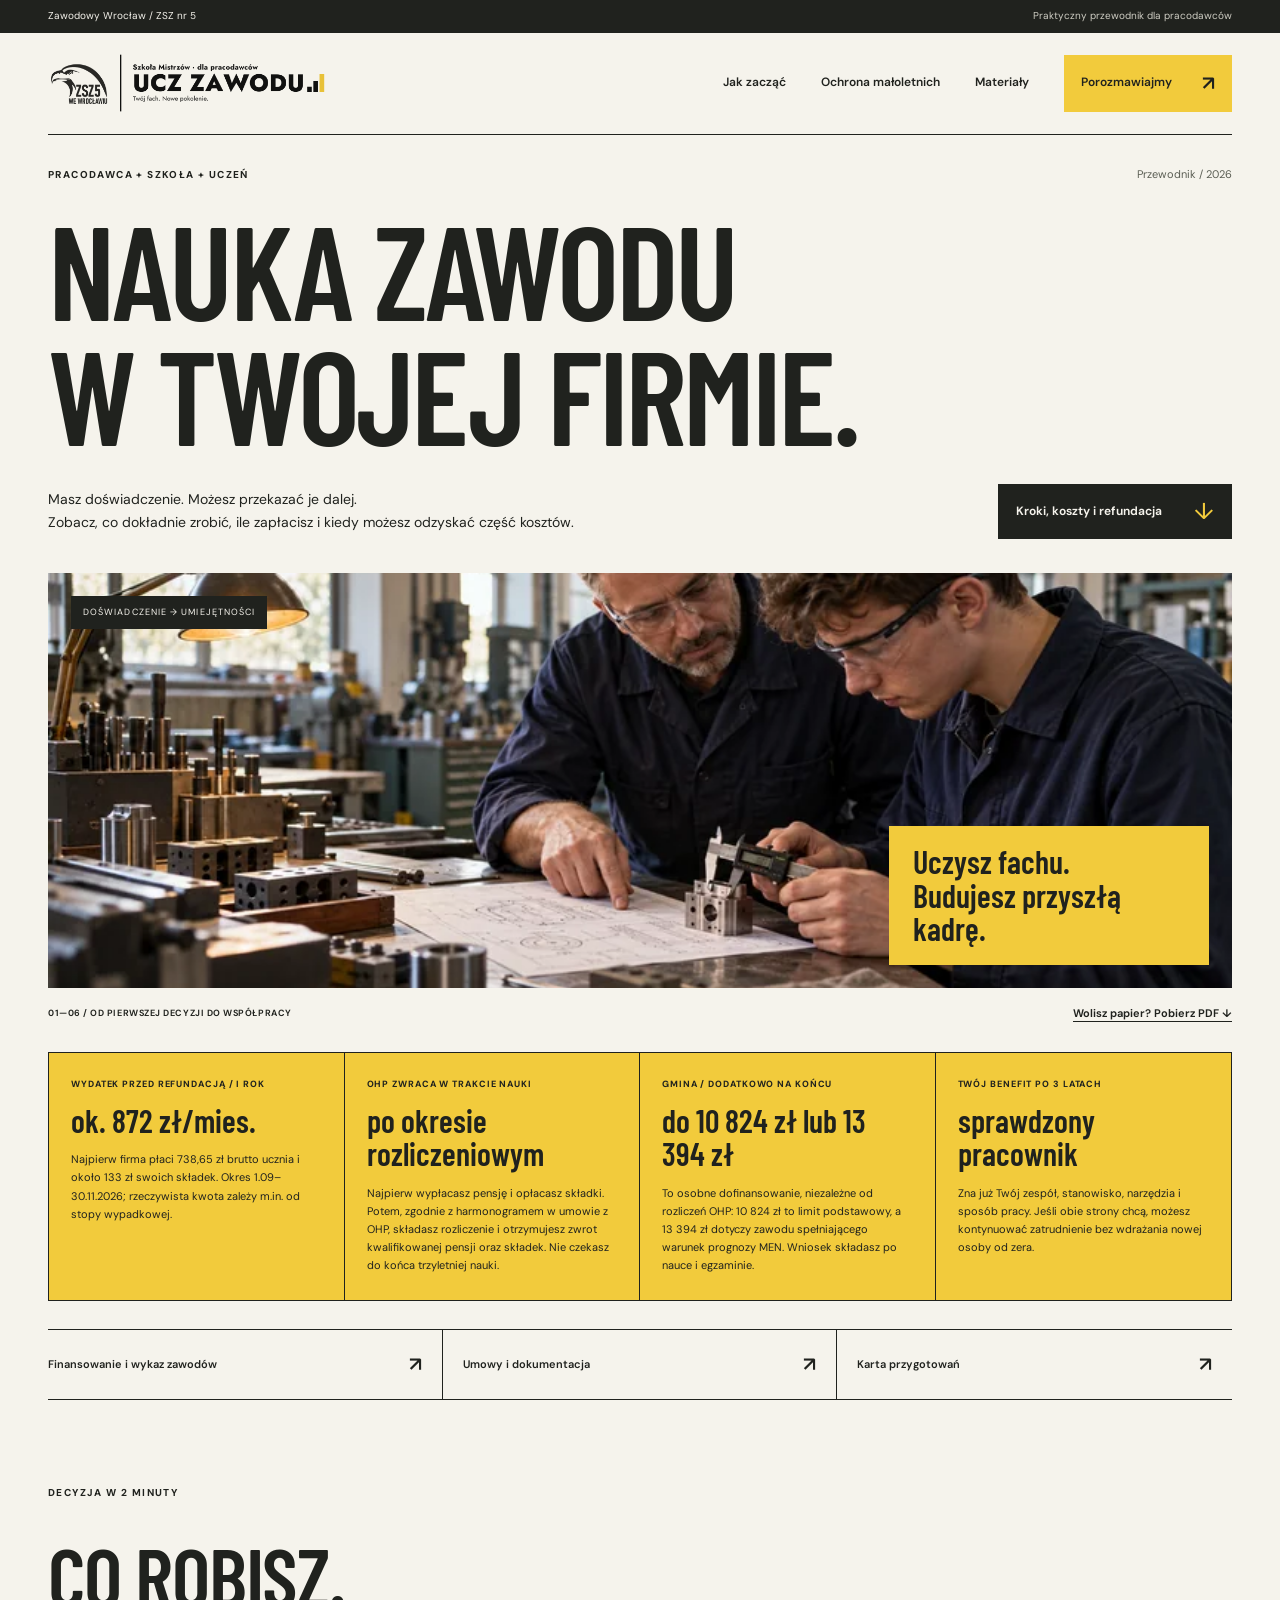
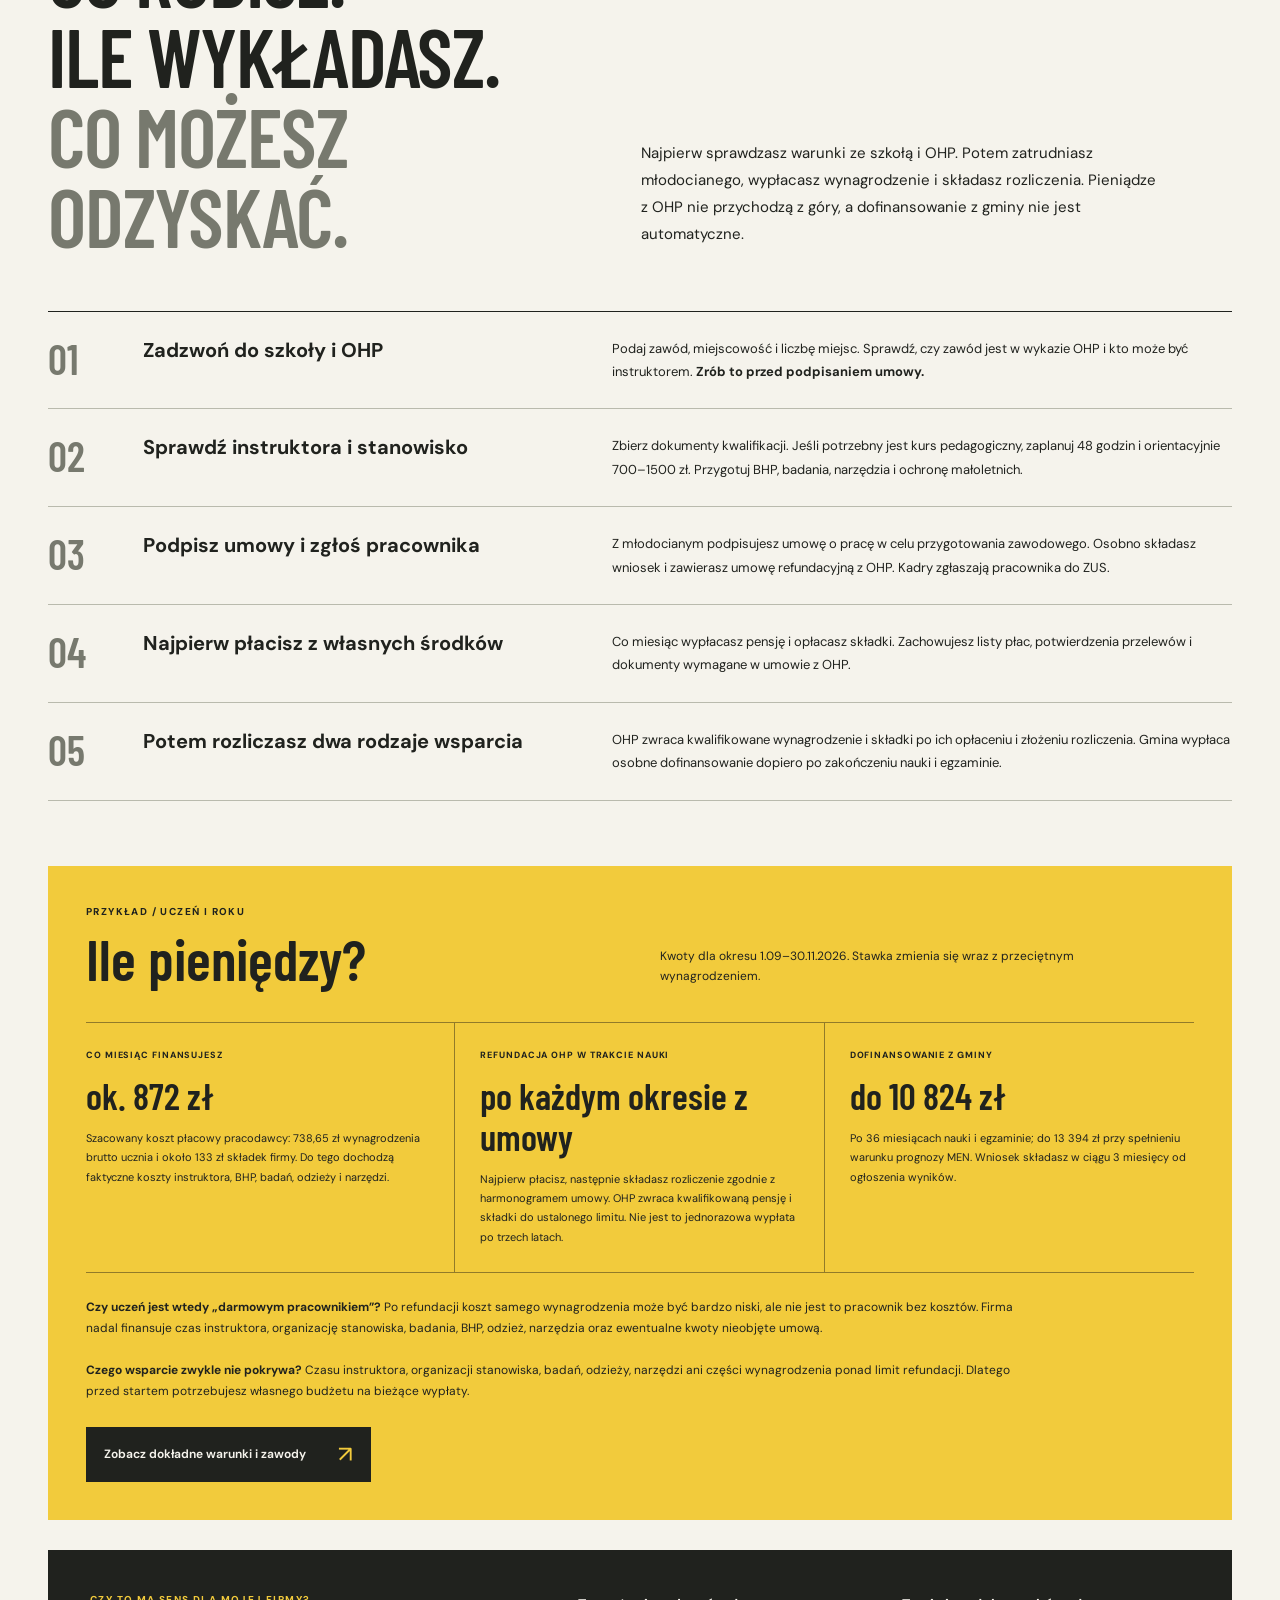
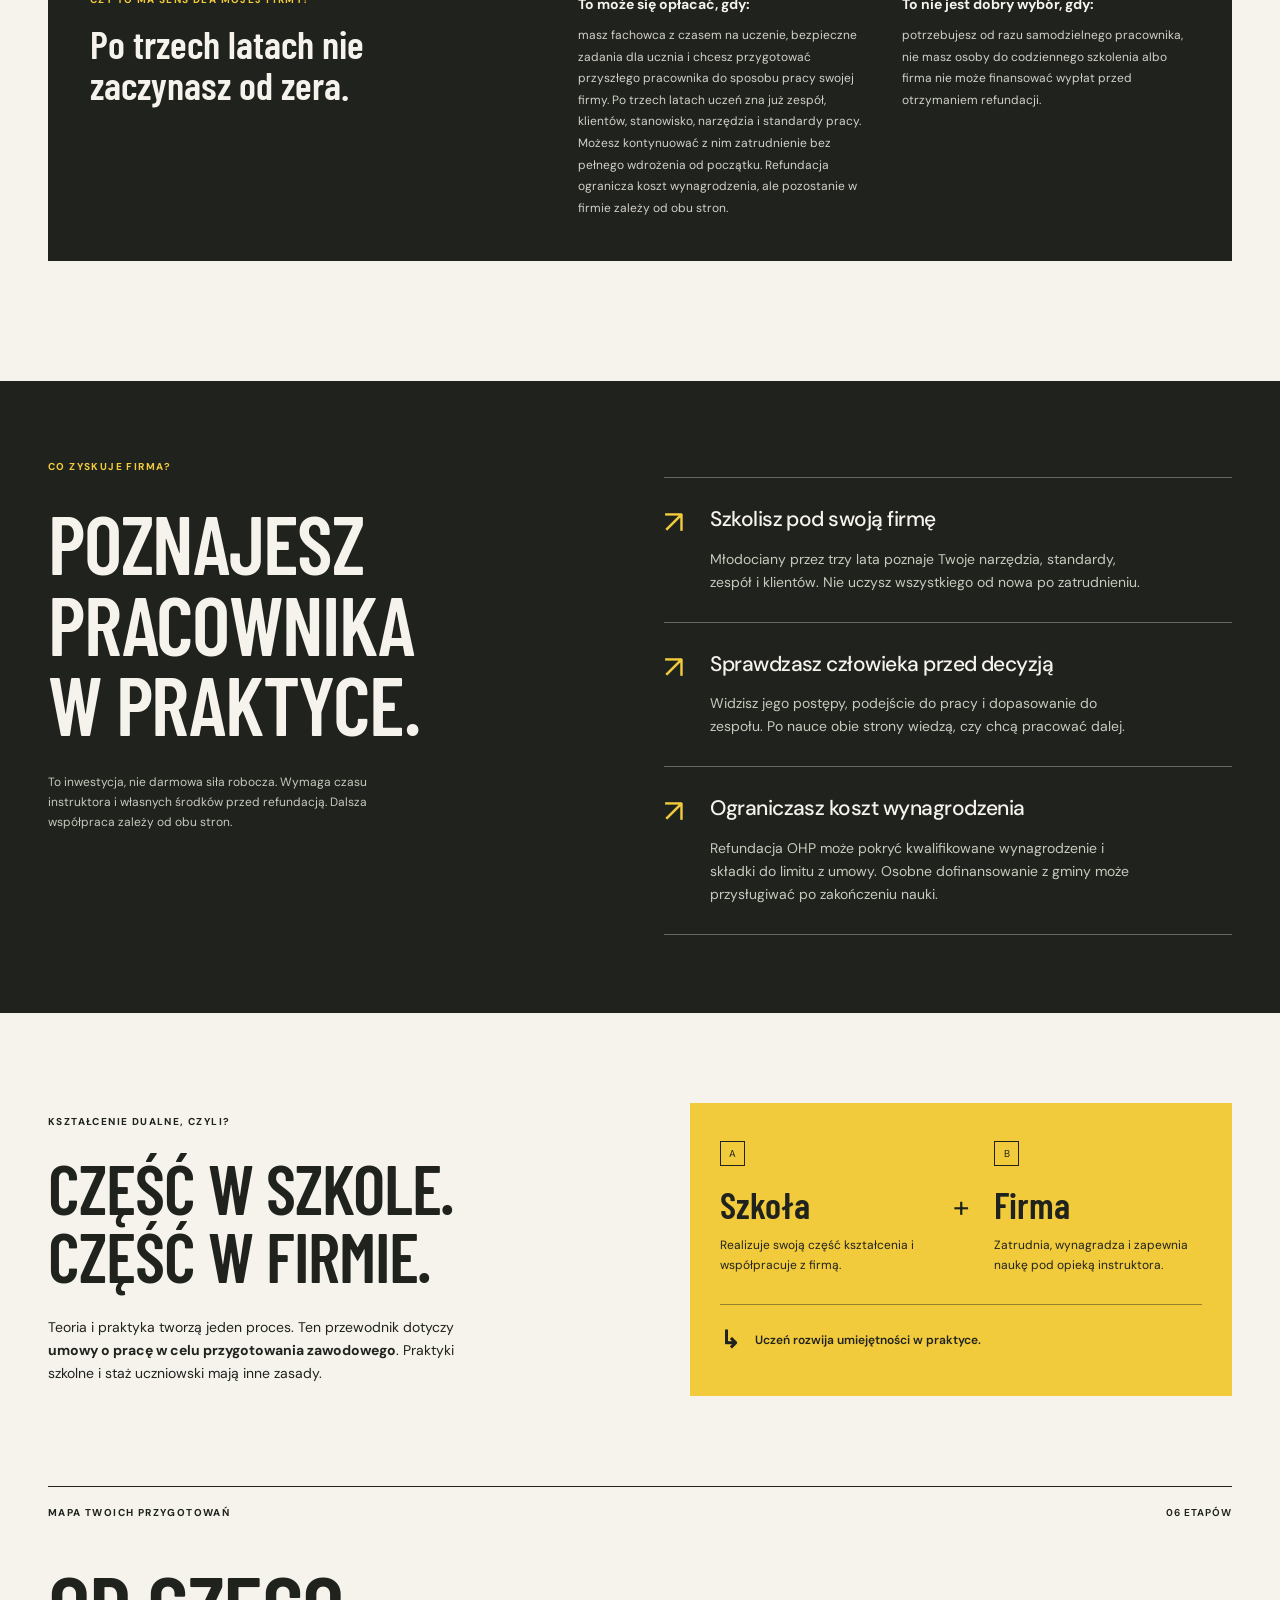
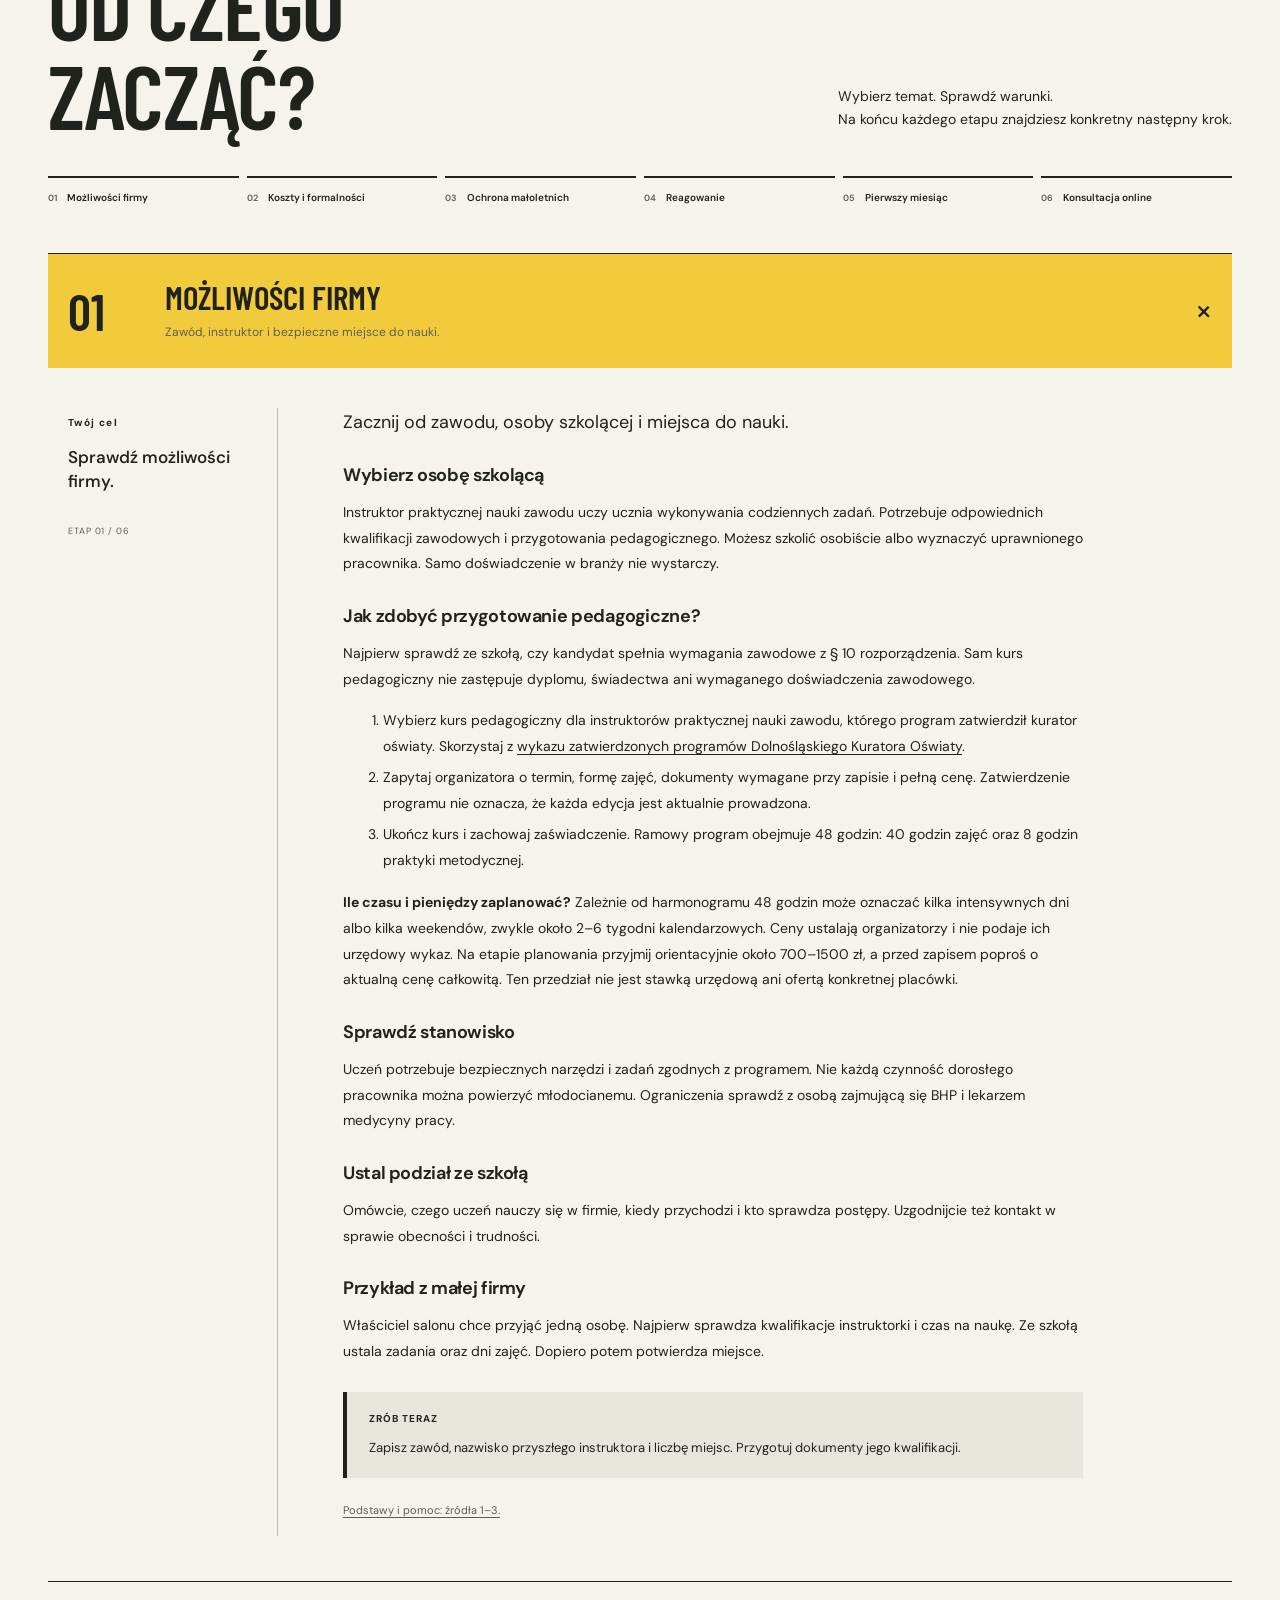
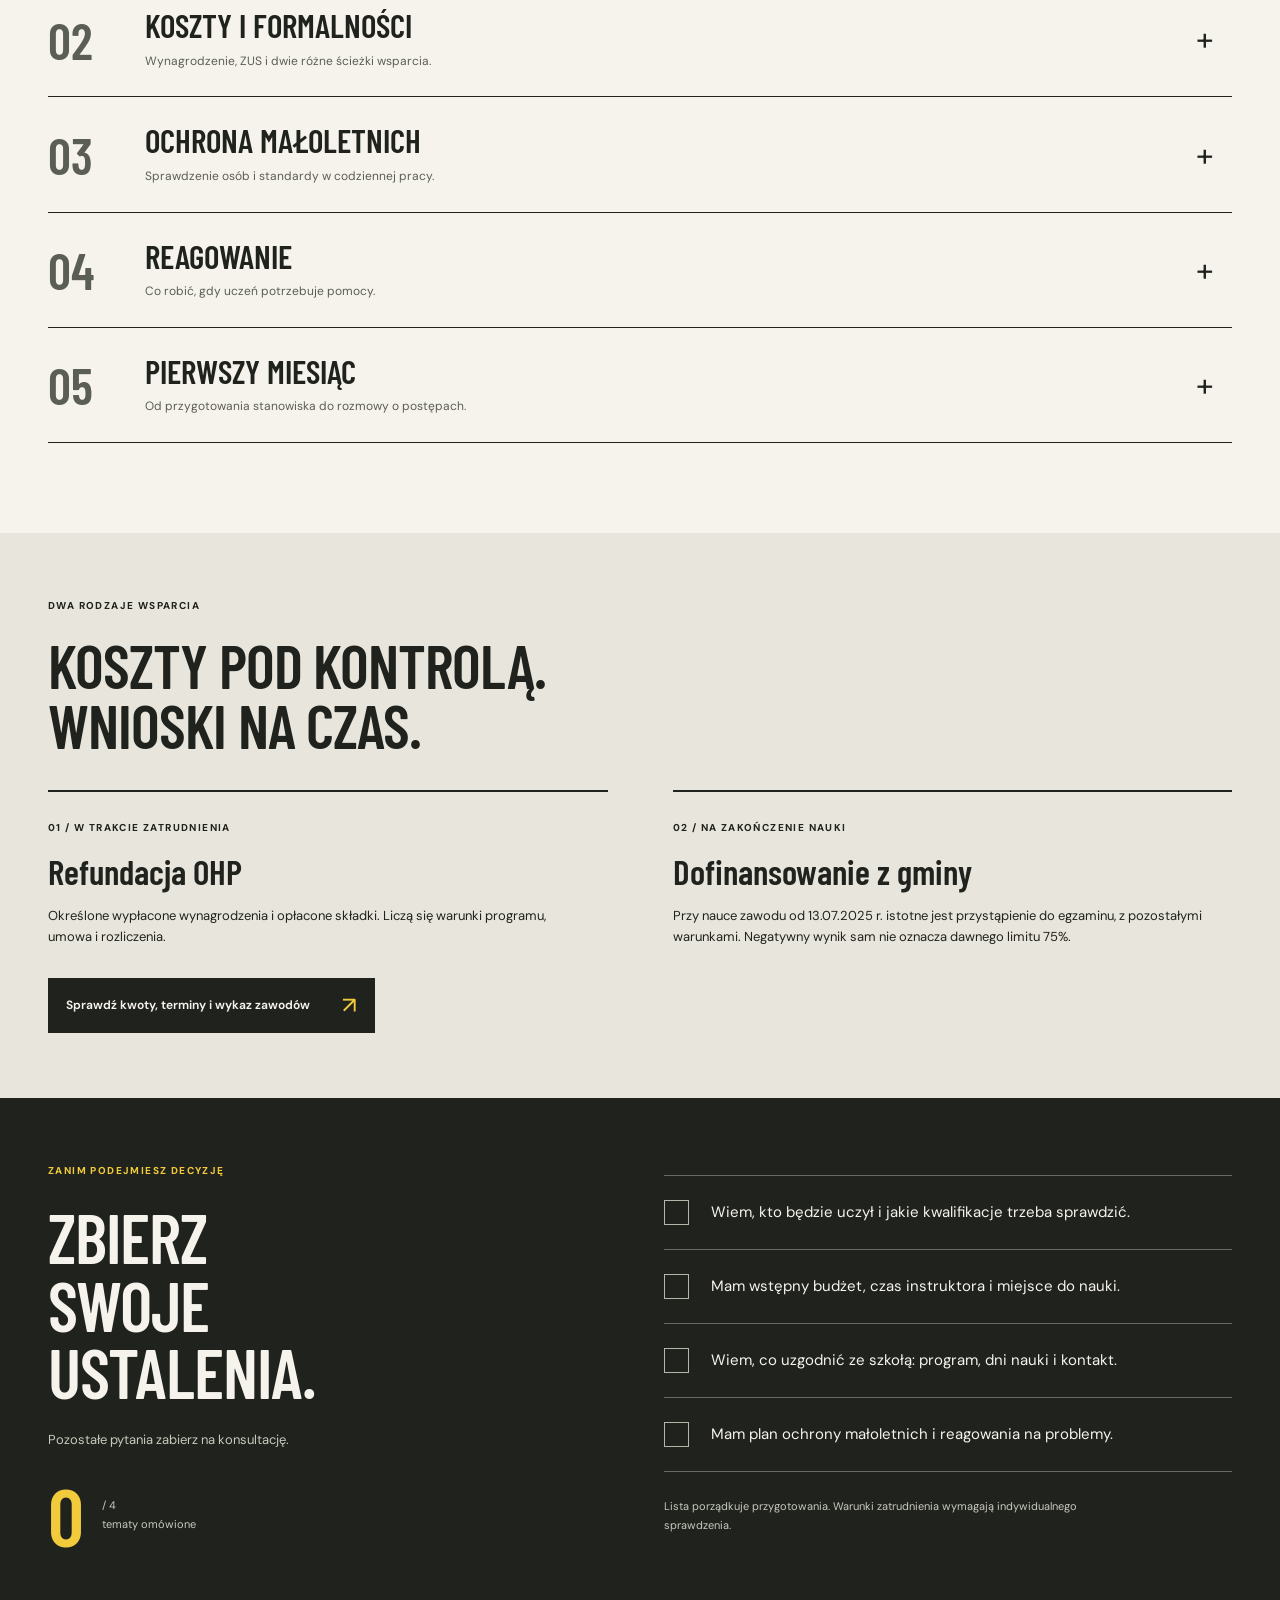
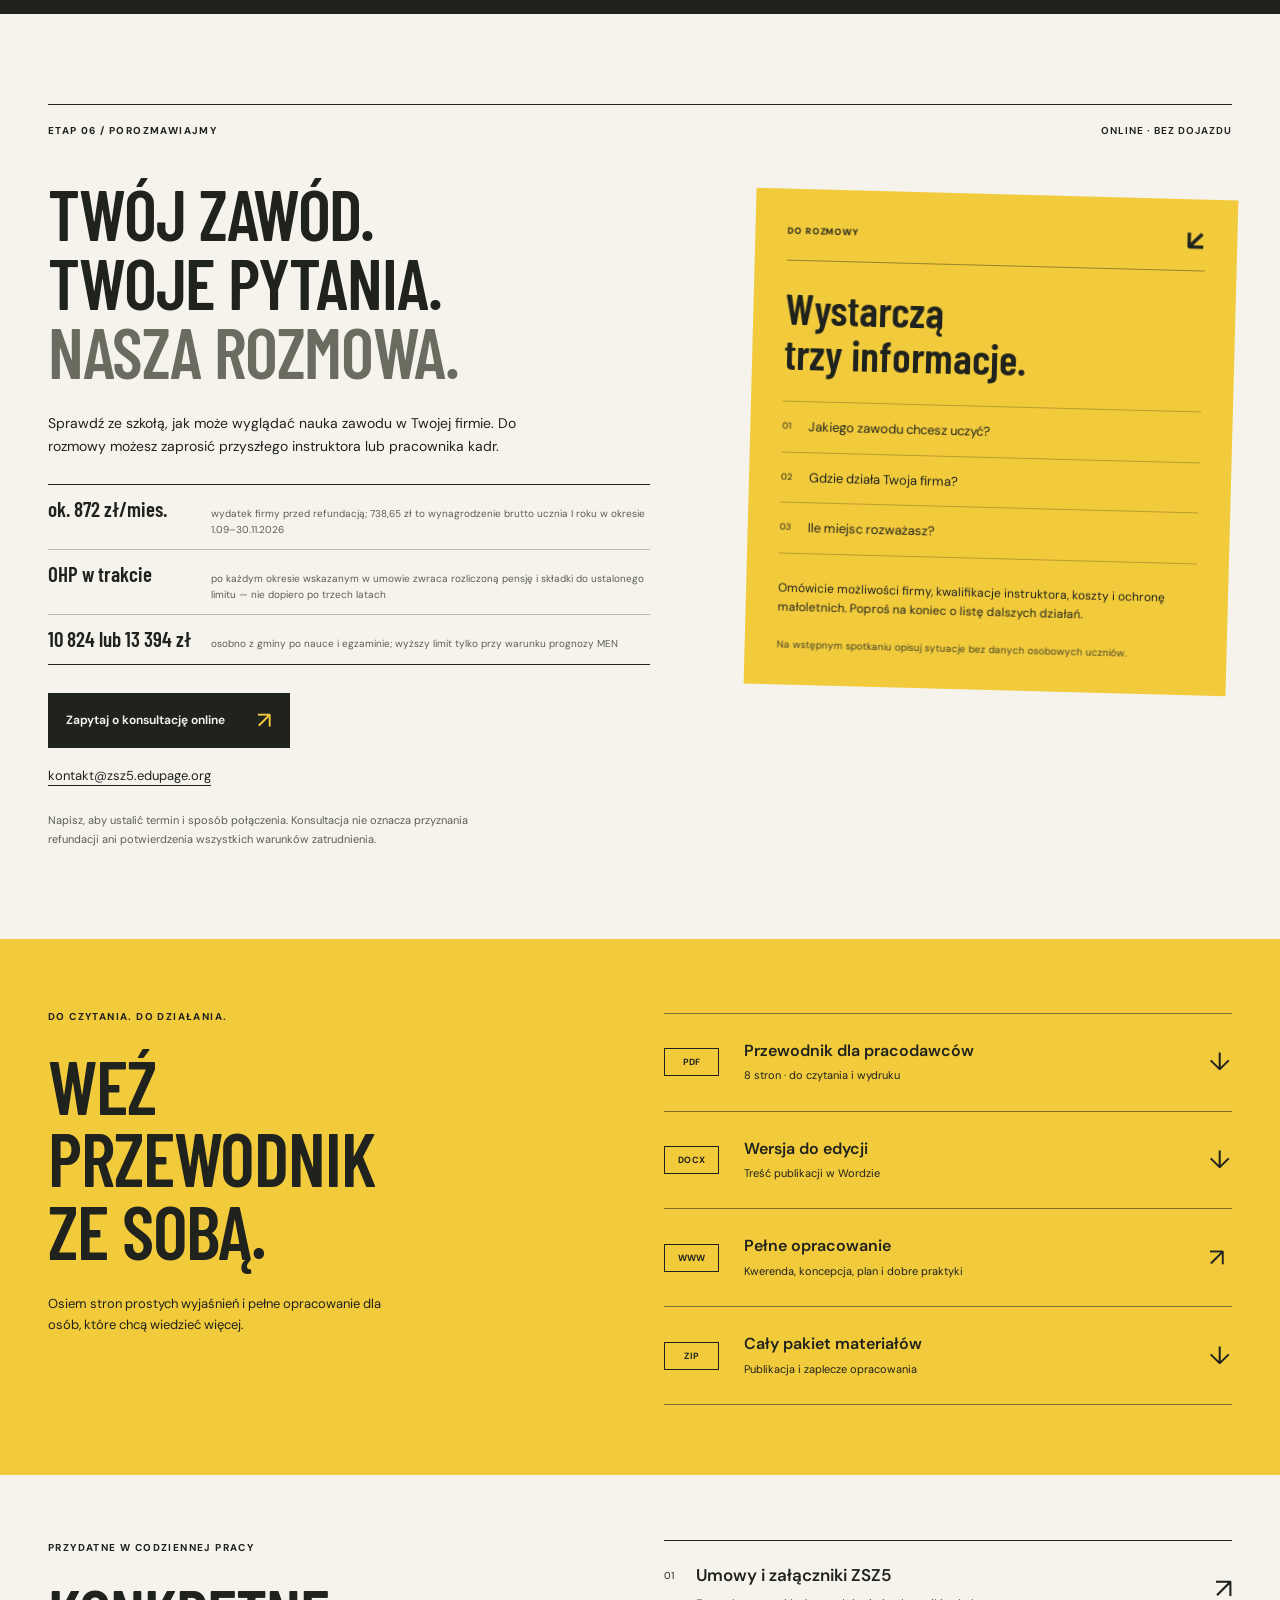
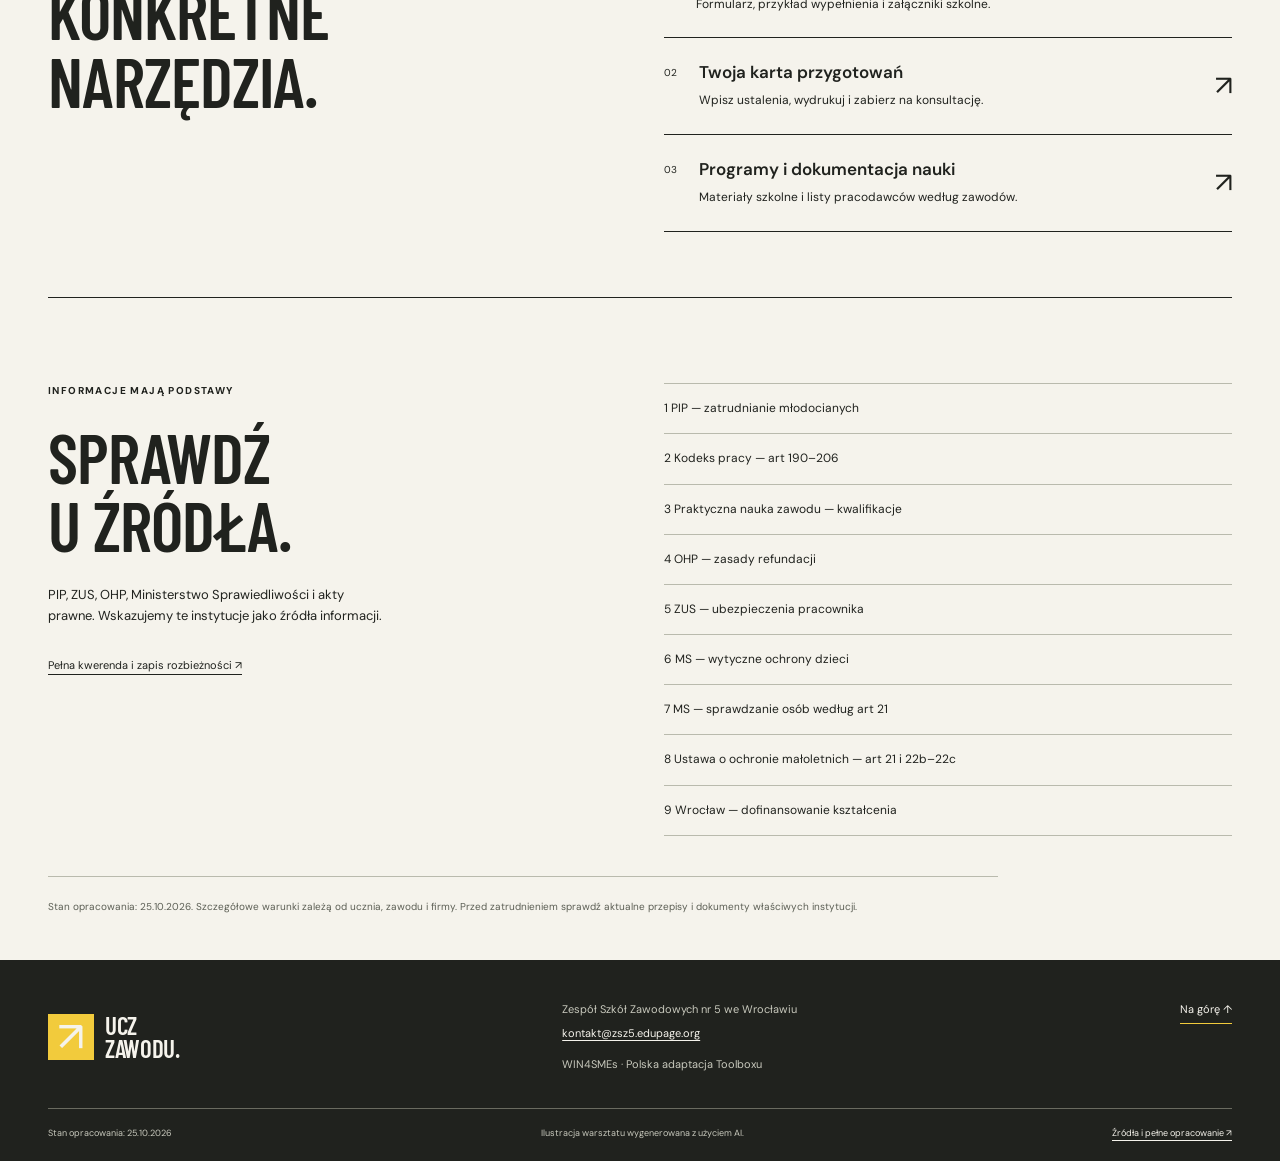
==== commit df4937a3: "Refine employer-focused benefits and claims" ====
--- a/pracodawcy/index.html
+++ b/pracodawcy/index.html
@@ -1,6 +1,6 @@
-<!doctype html><html lang="pl"><head><meta charset="utf-8"><meta name="viewport" content="width=device-width,initial-scale=1"><meta name="theme-color" content="#f2cb3c"><title>Nauka zawodu w Twojej firmie | Ucz zawodu</title><meta name="description" content="Przewodnik dla pracodawców. Sześć etapów: możliwości firmy, koszty, ochrona małoletnich, wdrożenie i konsultacja online."><meta property="og:title" content="Nauka zawodu w Twojej firmie"><meta property="og:description" content="Przewodnik dla pracodawców. Sześć etapów: możliwości firmy, koszty, ochrona małoletnich, wdrożenie i konsultacja online."><meta property="og:type" content="website"><meta property="og:locale" content="pl_PL"><meta property="og:image" content="https://adeodatus11.github.io/zawodowy-wroclaw/pracodawcy/assets/nauka-w-warsztacie-1600.webp"><link rel="canonical" href="https://adeodatus11.github.io/zawodowy-wroclaw/pracodawcy/"><link rel="icon" href="assets/favicon.ico" sizes="any"><link rel="icon" href="assets/favicon-32x32.png" type="image/png" sizes="32x32"><link rel="icon" href="assets/favicon-16x16.png" type="image/png" sizes="16x16"><link rel="apple-touch-icon" href="assets/apple-touch-icon.png"><link rel="preload" href="assets/barlow-condensed-semibold.woff2" as="font" type="font/woff2" crossorigin><link rel="preload" href="assets/dm-sans-variable.woff2" as="font" type="font/woff2" crossorigin><link rel="stylesheet" href="assets/atlas.css"><script src="assets/atlas.js" defer></script></head><body><a class="skip" href="#main">Przejdź do treści</a><div class="utility"><div class="container"><a href="../">Zawodowy Wrocław / ZSZ nr 5</a><span>Praktyczny przewodnik dla pracodawców</span></div></div><header class="site-header container"><a class="identity identity-official" href="./" aria-label="Ucz zawodu — strona główna"><img src="assets/ucz-zawodu-logo.png" width="2400" height="960" alt="ZSZ nr 5 we Wrocławiu — Ucz zawodu. Szkoła Mistrzów dla pracodawców. Twój fach. Nowe pokolenie."></a><button class="menu-button" aria-expanded="false" aria-controls="menu" hidden>Menu <span aria-hidden="true">+</span></button><nav id="menu" aria-label="Nawigacja główna"><a href="./#przewodnik">Jak zacząć</a><a href="./#ochrona">Ochrona małoletnich</a><a href="./#materialy">Materiały</a><a class="nav-contact" href="./#konsultacja">Porozmawiajmy <span aria-hidden="true">↗</span></a></nav></header><main id="main"><section class="hero container"><div class="hero-meta"><p class="label">PRACODAWCA + SZKOŁA + UCZEŃ</p><p class="edition">Przewodnik / 2026</p></div><h1>NAUKA ZAWODU<br><span>W TWOJEJ FIRMIE.</span></h1><div class="hero-bottom"><p>Masz doświadczenie. Możesz przekazać je dalej.<br> Zobacz, co dokładnie zrobić, ile zapłacisz i kiedy możesz odzyskać część kosztów.</p><a class="action action-black" href="#decyzja">Kroki, koszty i refundacja <span aria-hidden="true">↓</span></a></div><figure class="hero-scene"><img src="assets/nauka-w-warsztacie-1600.webp" srcset="assets/nauka-w-warsztacie-800.webp 800w, assets/nauka-w-warsztacie-1600.webp 1600w" sizes="(max-width:767px) calc(100vw - 36px),calc(100vw - 96px)" width="1600" height="667" fetchpriority="high" alt="Ilustracja AI: instruktor i młody dorosły wspólnie sprawdzają metalowy element przy stole warsztatowym."><figcaption><span class="scene-label">DOŚWIADCZENIE → UMIEJĘTNOŚCI</span><span class="scene-note">Uczysz fachu.<br>Budujesz przyszłą kadrę.</span></figcaption></figure><div class="hero-footnote"><span>01—06 / OD PIERWSZEJ DECYZJI DO WSPÓŁPRACY</span><a href="pliki/przewodnik-dla-pracodawcow.pdf">Wolisz papier? Pobierz PDF ↓</a></div></section><section class="top-numbers container" aria-label="Najważniejsze koszty i korzyści"><article><span>WYDATEK PRZED REFUNDACJĄ / I ROK</span><strong>ok. 872 zł/mies.</strong><p>Najpierw firma płaci 738,65 zł brutto ucznia i około 133 zł swoich składek. Okres 1.09–30.11.2026; rzeczywista kwota zależy m.in. od stopy wypadkowej.</p></article><article><span>OHP ZWRACA W TRAKCIE NAUKI</span><strong>po okresie rozliczeniowym</strong><p>Najpierw wypłacasz pensję i opłacasz składki. Potem, zgodnie z harmonogramem w umowie z OHP, składasz rozliczenie i otrzymujesz zwrot kwalifikowanej pensji oraz składek. Nie czekasz do końca trzyletniej nauki.</p></article><article><span>GMINA / DODATKOWO NA KOŃCU</span><strong>10 824 zł lub 13 394 zł</strong><p>To osobne dofinansowanie, niezależne od rozliczeń OHP: 10 824 zł to limit podstawowy, a 13 394 zł dotyczy zawodu spełniającego warunek prognozy MEN. Wniosek składasz po nauce i egzaminie.</p></article><article><span>TWÓJ BENEFIT</span><strong>przyszły fachowiec</strong><p>szkolisz osobę pod potrzeby firmy, a wsparcie obniża koszt jej wynagrodzenia.</p></article></section><nav class="quick-resources container" aria-label="Szybki dostęp do materiałów"><a href="finansowanie.html">Finansowanie i wykaz zawodów <span aria-hidden="true">↗</span></a><a href="dokumenty.html">Umowy i dokumentacja <span aria-hidden="true">↗</span></a><a href="karta-startowa.html">Karta przygotowań <span aria-hidden="true">↗</span></a></nav>
-<section class="decision container" id="decyzja" aria-labelledby="decision-title"><div class="decision-heading"><p class="label">DECYZJA W 2 MINUTY</p><h2 id="decision-title">CO ROBISZ.<br>ILE WYKŁADASZ.<br><span>CO ODZYSKUJESZ.</span></h2><p>Najpierw ustalasz warunki ze szkołą i OHP. Potem zatrudniasz ucznia, wypłacasz wynagrodzenie i rozliczasz refundację. Pomoc nie jest wypłacana z góry.</p></div><div class="decision-steps" aria-label="Pięć kroków zatrudnienia ucznia"><article><span>01</span><div><h3>Zadzwoń do szkoły i OHP</h3><p>Podaj zawód, miejscowość i liczbę miejsc. Sprawdź, czy zawód jest w wykazie OHP i kto może być instruktorem. <strong>Zrób to przed podpisaniem umowy.</strong></p></div></article><article><span>02</span><div><h3>Sprawdź instruktora i stanowisko</h3><p>Zbierz dokumenty kwalifikacji. Jeśli potrzebny jest kurs pedagogiczny, zaplanuj 48 godzin i orientacyjnie 700–1500 zł. Przygotuj BHP, badania, narzędzia i ochronę małoletnich.</p></div></article><article><span>03</span><div><h3>Podpisz umowy i zgłoś pracownika</h3><p>Z młodocianym podpisujesz umowę o pracę w celu przygotowania zawodowego. Osobno składasz wniosek i zawierasz umowę refundacyjną z OHP. Kadry zgłaszają pracownika do ZUS.</p></div></article><article><span>04</span><div><h3>Najpierw płacisz z własnych środków</h3><p>Co miesiąc wypłacasz pensję i opłacasz składki. Zachowujesz listy płac, potwierdzenia przelewów i dokumenty wymagane w umowie z OHP.</p></div></article><article><span>05</span><div><h3>Potem rozliczasz dwa rodzaje wsparcia</h3><p>OHP zwraca kwalifikowane wynagrodzenie i składki po ich opłaceniu i złożeniu rozliczenia. Gmina wypłaca osobne dofinansowanie dopiero po zakończeniu nauki i egzaminie.</p></div></article></div><div class="money-example"><div class="money-title"><p class="label">PRZYKŁAD / UCZEŃ I ROKU</p><h3>Ile pieniędzy?</h3><p>Kwoty dla okresu 1.09–30.11.2026. Stawka zmienia się wraz z przeciętnym wynagrodzeniem.</p></div><div class="money-grid"><article><span>CO MIESIĄC FINANSUJESZ</span><strong>ok. 872 zł</strong><p>Szacowany koszt płacowy pracodawcy: 738,65 zł wynagrodzenia brutto ucznia i około 133 zł składek firmy. Do tego dochodzą faktyczne koszty instruktora, BHP, badań, odzieży i narzędzi.</p></article><article><span>REFUNDACJA OHP W TRAKCIE NAUKI</span><strong>po każdym okresie z umowy</strong><p>Najpierw płacisz, następnie składasz rozliczenie zgodnie z harmonogramem umowy. OHP zwraca kwalifikowaną pensję i składki do ustalonego limitu. Nie jest to jednorazowa wypłata po trzech latach.</p></article><article><span>DOFINANSOWANIE Z GMINY</span><strong>do 10 824 zł</strong><p>Po 36 miesiącach nauki i egzaminie; do 13 394 zł przy spełnieniu warunku prognozy MEN. Wniosek składasz w ciągu 3 miesięcy od ogłoszenia wyników.</p></article></div><p class="money-warning"><strong>Czy uczeń jest wtedy „darmowym pracownikiem”?</strong> Po refundacji koszt samego wynagrodzenia może być bardzo niski, ale nie jest to pracownik bez kosztów. Firma nadal finansuje czas instruktora, organizację stanowiska, badania, BHP, odzież, narzędzia oraz ewentualne kwoty nieobjęte umową.<br><br><strong>Czego wsparcie zwykle nie pokrywa?</strong> Czasu instruktora, organizacji stanowiska, badań, odzieży, narzędzi ani części wynagrodzenia ponad limit refundacji. Dlatego przed startem potrzebujesz własnego budżetu na bieżące wypłaty.</p><a class="action action-black" href="finansowanie.html">Zobacz dokładne warunki i zawody <span aria-hidden="true">↗</span></a></div><div class="decision-fit"><div><p class="label">CZY TO MA SENS DLA MOJEJ FIRMY?</p><h3>Tak, jeśli budujesz kadrę na lata.</h3></div><div class="fit-columns"><p><strong>To może się opłacać, gdy:</strong> masz fachowca z czasem na uczenie, bezpieczne zadania dla ucznia i chcesz przygotować przyszłego pracownika do sposobu pracy swojej firmy. Refundacja ogranicza koszt wynagrodzenia, ale nie zastępuje opieki.</p><p><strong>To nie jest dobry wybór, gdy:</strong> potrzebujesz od razu samodzielnego pracownika, nie masz osoby do codziennego szkolenia albo firma nie może finansować wypłat przed otrzymaniem refundacji.</p></div></div></section>
-<section class="why-section" id="korzysci"><div class="container why-layout"><div><p class="label">PO CO UCZYĆ ZAWODU?</p><h2>TWÓJ FACH.<br>NOWE<br>POKOLENIE.</h2><p class="why-note">To inwestycja w ludzi. Wymaga czasu instruktora, budżetu i cierpliwości. Dalsza współpraca zależy od obu stron.</p></div><div class="benefit-stack"><article><span>↗</span><div><h3>Rozwijasz przyszłą kadrę</h3><p>Uczeń poznaje zawód, narzędzia i sposób pracy Twojej firmy. Stopniowo zyskuje samodzielność.</p></div></article><article><span>↗</span><div><h3>Przekazujesz doświadczenie</h3><p>Wiedza Twoich fachowców trafia do kolejnego pokolenia. Codzienna praca staje się okazją do nauki.</p></div></article><article><span>↗</span><div><h3>Budujesz relację ze szkołą</h3><p>Wspólnie planujecie zadania i sprawdzacie postępy. Masz z kim omówić program i trudności.</p></div></article></div></div></section>
+<!doctype html><html lang="pl"><head><meta charset="utf-8"><meta name="viewport" content="width=device-width,initial-scale=1"><meta name="theme-color" content="#f2cb3c"><title>Nauka zawodu w Twojej firmie | Ucz zawodu</title><meta name="description" content="Przewodnik dla pracodawców. Sześć etapów: możliwości firmy, koszty, ochrona małoletnich, wdrożenie i konsultacja online."><meta property="og:title" content="Nauka zawodu w Twojej firmie"><meta property="og:description" content="Przewodnik dla pracodawców. Sześć etapów: możliwości firmy, koszty, ochrona małoletnich, wdrożenie i konsultacja online."><meta property="og:type" content="website"><meta property="og:locale" content="pl_PL"><meta property="og:image" content="https://adeodatus11.github.io/zawodowy-wroclaw/pracodawcy/assets/nauka-w-warsztacie-1600.webp"><link rel="canonical" href="https://adeodatus11.github.io/zawodowy-wroclaw/pracodawcy/"><link rel="icon" href="assets/favicon.ico" sizes="any"><link rel="icon" href="assets/favicon-32x32.png" type="image/png" sizes="32x32"><link rel="icon" href="assets/favicon-16x16.png" type="image/png" sizes="16x16"><link rel="apple-touch-icon" href="assets/apple-touch-icon.png"><link rel="preload" href="assets/barlow-condensed-semibold.woff2" as="font" type="font/woff2" crossorigin><link rel="preload" href="assets/dm-sans-variable.woff2" as="font" type="font/woff2" crossorigin><link rel="stylesheet" href="assets/atlas.css"><script src="assets/atlas.js" defer></script></head><body><a class="skip" href="#main">Przejdź do treści</a><div class="utility"><div class="container"><a href="../">Zawodowy Wrocław / ZSZ nr 5</a><span>Praktyczny przewodnik dla pracodawców</span></div></div><header class="site-header container"><a class="identity identity-official" href="./" aria-label="Ucz zawodu — strona główna"><img src="assets/ucz-zawodu-logo.png" width="2400" height="960" alt="ZSZ nr 5 we Wrocławiu — Ucz zawodu. Szkoła Mistrzów dla pracodawców. Twój fach. Nowe pokolenie."></a><button class="menu-button" aria-expanded="false" aria-controls="menu" hidden>Menu <span aria-hidden="true">+</span></button><nav id="menu" aria-label="Nawigacja główna"><a href="./#przewodnik">Jak zacząć</a><a href="./#ochrona">Ochrona małoletnich</a><a href="./#materialy">Materiały</a><a class="nav-contact" href="./#konsultacja">Porozmawiajmy <span aria-hidden="true">↗</span></a></nav></header><main id="main"><section class="hero container"><div class="hero-meta"><p class="label">PRACODAWCA + SZKOŁA + UCZEŃ</p><p class="edition">Przewodnik / 2026</p></div><h1>NAUKA ZAWODU<br><span>W TWOJEJ FIRMIE.</span></h1><div class="hero-bottom"><p>Masz doświadczenie. Możesz przekazać je dalej.<br> Zobacz, co dokładnie zrobić, ile zapłacisz i kiedy możesz odzyskać część kosztów.</p><a class="action action-black" href="#decyzja">Kroki, koszty i refundacja <span aria-hidden="true">↓</span></a></div><figure class="hero-scene"><img src="assets/nauka-w-warsztacie-1600.webp" srcset="assets/nauka-w-warsztacie-800.webp 800w, assets/nauka-w-warsztacie-1600.webp 1600w" sizes="(max-width:767px) calc(100vw - 36px),calc(100vw - 96px)" width="1600" height="667" fetchpriority="high" alt="Ilustracja AI: instruktor i młody dorosły wspólnie sprawdzają metalowy element przy stole warsztatowym."><figcaption><span class="scene-label">DOŚWIADCZENIE → UMIEJĘTNOŚCI</span><span class="scene-note">Uczysz fachu.<br>Budujesz przyszłą kadrę.</span></figcaption></figure><div class="hero-footnote"><span>01—06 / OD PIERWSZEJ DECYZJI DO WSPÓŁPRACY</span><a href="pliki/przewodnik-dla-pracodawcow.pdf">Wolisz papier? Pobierz PDF ↓</a></div></section><section class="top-numbers container" aria-label="Najważniejsze koszty i korzyści"><article><span>WYDATEK PRZED REFUNDACJĄ / I ROK</span><strong>ok. 872 zł/mies.</strong><p>Najpierw firma płaci 738,65 zł brutto ucznia i około 133 zł swoich składek. Okres 1.09–30.11.2026; rzeczywista kwota zależy m.in. od stopy wypadkowej.</p></article><article><span>OHP ZWRACA W TRAKCIE NAUKI</span><strong>po okresie rozliczeniowym</strong><p>Najpierw wypłacasz pensję i opłacasz składki. Potem, zgodnie z harmonogramem w umowie z OHP, składasz rozliczenie i otrzymujesz zwrot kwalifikowanej pensji oraz składek. Nie czekasz do końca trzyletniej nauki.</p></article><article><span>GMINA / DODATKOWO NA KOŃCU</span><strong>do 10 824 zł lub 13 394 zł</strong><p>To osobne dofinansowanie, niezależne od rozliczeń OHP: 10 824 zł to limit podstawowy, a 13 394 zł dotyczy zawodu spełniającego warunek prognozy MEN. Wniosek składasz po nauce i egzaminie.</p></article><article><span>TWÓJ BENEFIT PO 3 LATACH</span><strong>sprawdzony pracownik</strong><p>Zna już Twój zespół, stanowisko, narzędzia i sposób pracy. Jeśli obie strony chcą, możesz kontynuować zatrudnienie bez wdrażania nowej osoby od zera.</p></article></section><nav class="quick-resources container" aria-label="Szybki dostęp do materiałów"><a href="finansowanie.html">Finansowanie i wykaz zawodów <span aria-hidden="true">↗</span></a><a href="dokumenty.html">Umowy i dokumentacja <span aria-hidden="true">↗</span></a><a href="karta-startowa.html">Karta przygotowań <span aria-hidden="true">↗</span></a></nav>
+<section class="decision container" id="decyzja" aria-labelledby="decision-title"><div class="decision-heading"><p class="label">DECYZJA W 2 MINUTY</p><h2 id="decision-title">CO ROBISZ.<br>ILE WYKŁADASZ.<br><span>CO MOŻESZ ODZYSKAĆ.</span></h2><p>Najpierw sprawdzasz warunki ze szkołą i OHP. Potem zatrudniasz młodocianego, wypłacasz wynagrodzenie i składasz rozliczenia. Pieniądze z OHP nie przychodzą z góry, a dofinansowanie z gminy nie jest automatyczne.</p></div><div class="decision-steps" aria-label="Pięć kroków zatrudnienia ucznia"><article><span>01</span><div><h3>Zadzwoń do szkoły i OHP</h3><p>Podaj zawód, miejscowość i liczbę miejsc. Sprawdź, czy zawód jest w wykazie OHP i kto może być instruktorem. <strong>Zrób to przed podpisaniem umowy.</strong></p></div></article><article><span>02</span><div><h3>Sprawdź instruktora i stanowisko</h3><p>Zbierz dokumenty kwalifikacji. Jeśli potrzebny jest kurs pedagogiczny, zaplanuj 48 godzin i orientacyjnie 700–1500 zł. Przygotuj BHP, badania, narzędzia i ochronę małoletnich.</p></div></article><article><span>03</span><div><h3>Podpisz umowy i zgłoś pracownika</h3><p>Z młodocianym podpisujesz umowę o pracę w celu przygotowania zawodowego. Osobno składasz wniosek i zawierasz umowę refundacyjną z OHP. Kadry zgłaszają pracownika do ZUS.</p></div></article><article><span>04</span><div><h3>Najpierw płacisz z własnych środków</h3><p>Co miesiąc wypłacasz pensję i opłacasz składki. Zachowujesz listy płac, potwierdzenia przelewów i dokumenty wymagane w umowie z OHP.</p></div></article><article><span>05</span><div><h3>Potem rozliczasz dwa rodzaje wsparcia</h3><p>OHP zwraca kwalifikowane wynagrodzenie i składki po ich opłaceniu i złożeniu rozliczenia. Gmina wypłaca osobne dofinansowanie dopiero po zakończeniu nauki i egzaminie.</p></div></article></div><div class="money-example"><div class="money-title"><p class="label">PRZYKŁAD / UCZEŃ I ROKU</p><h3>Ile pieniędzy?</h3><p>Kwoty dla okresu 1.09–30.11.2026. Stawka zmienia się wraz z przeciętnym wynagrodzeniem.</p></div><div class="money-grid"><article><span>CO MIESIĄC FINANSUJESZ</span><strong>ok. 872 zł</strong><p>Szacowany koszt płacowy pracodawcy: 738,65 zł wynagrodzenia brutto ucznia i około 133 zł składek firmy. Do tego dochodzą faktyczne koszty instruktora, BHP, badań, odzieży i narzędzi.</p></article><article><span>REFUNDACJA OHP W TRAKCIE NAUKI</span><strong>po każdym okresie z umowy</strong><p>Najpierw płacisz, następnie składasz rozliczenie zgodnie z harmonogramem umowy. OHP zwraca kwalifikowaną pensję i składki do ustalonego limitu. Nie jest to jednorazowa wypłata po trzech latach.</p></article><article><span>DOFINANSOWANIE Z GMINY</span><strong>do 10 824 zł</strong><p>Po 36 miesiącach nauki i egzaminie; do 13 394 zł przy spełnieniu warunku prognozy MEN. Wniosek składasz w ciągu 3 miesięcy od ogłoszenia wyników.</p></article></div><p class="money-warning"><strong>Czy uczeń jest wtedy „darmowym pracownikiem”?</strong> Po refundacji koszt samego wynagrodzenia może być bardzo niski, ale nie jest to pracownik bez kosztów. Firma nadal finansuje czas instruktora, organizację stanowiska, badania, BHP, odzież, narzędzia oraz ewentualne kwoty nieobjęte umową.<br><br><strong>Czego wsparcie zwykle nie pokrywa?</strong> Czasu instruktora, organizacji stanowiska, badań, odzieży, narzędzi ani części wynagrodzenia ponad limit refundacji. Dlatego przed startem potrzebujesz własnego budżetu na bieżące wypłaty.</p><a class="action action-black" href="finansowanie.html">Zobacz dokładne warunki i zawody <span aria-hidden="true">↗</span></a></div><div class="decision-fit"><div><p class="label">CZY TO MA SENS DLA MOJEJ FIRMY?</p><h3>Po trzech latach nie zaczynasz od zera.</h3></div><div class="fit-columns"><p><strong>To może się opłacać, gdy:</strong> masz fachowca z czasem na uczenie, bezpieczne zadania dla ucznia i chcesz przygotować przyszłego pracownika do sposobu pracy swojej firmy. Po trzech latach uczeń zna już zespół, klientów, stanowisko, narzędzia i standardy pracy. Możesz kontynuować z nim zatrudnienie bez pełnego wdrożenia od początku. Refundacja ogranicza koszt wynagrodzenia, ale pozostanie w firmie zależy od obu stron.</p><p><strong>To nie jest dobry wybór, gdy:</strong> potrzebujesz od razu samodzielnego pracownika, nie masz osoby do codziennego szkolenia albo firma nie może finansować wypłat przed otrzymaniem refundacji.</p></div></div></section>
+<section class="why-section" id="korzysci"><div class="container why-layout"><div><p class="label">CO ZYSKUJE FIRMA?</p><h2>POZNAJESZ<br>PRACOWNIKA<br>W PRAKTYCE.</h2><p class="why-note">To inwestycja, nie darmowa siła robocza. Wymaga czasu instruktora i własnych środków przed refundacją. Dalsza współpraca zależy od obu stron.</p></div><div class="benefit-stack"><article><span>↗</span><div><h3>Szkolisz pod swoją firmę</h3><p>Młodociany przez trzy lata poznaje Twoje narzędzia, standardy, zespół i klientów. Nie uczysz wszystkiego od nowa po zatrudnieniu.</p></div></article><article><span>↗</span><div><h3>Sprawdzasz człowieka przed decyzją</h3><p>Widzisz jego postępy, podejście do pracy i dopasowanie do zespołu. Po nauce obie strony wiedzą, czy chcą pracować dalej.</p></div></article><article><span>↗</span><div><h3>Ograniczasz koszt wynagrodzenia</h3><p>Refundacja OHP może pokryć kwalifikowane wynagrodzenie i składki do limitu z umowy. Osobne dofinansowanie z gminy może przysługiwać po zakończeniu nauki.</p></div></article></div></div></section>
 <section class="model-section container"><div class="model-heading"><p class="label">KSZTAŁCENIE DUALNE, CZYLI?</p><h2>CZĘŚĆ W SZKOLE.<br>CZĘŚĆ W FIRMIE.</h2><p>Teoria i praktyka tworzą jeden proces. Ten przewodnik dotyczy <strong>umowy o pracę w celu przygotowania zawodowego</strong>. Praktyki szkolne i staż uczniowski mają inne zasady.</p></div><div class="role-diagram"><div><span class="role-index">A</span><h3>Szkoła</h3><p>Realizuje swoją część kształcenia i współpracuje z firmą.</p></div><span class="role-connector" aria-hidden="true">+</span><div><span class="role-index">B</span><h3>Firma</h3><p>Zatrudnia, wynagradza i zapewnia naukę pod opieką instruktora.</p></div><p class="role-result"><span aria-hidden="true">↳</span> Uczeń rozwija umiejętności w praktyce.</p></div></section>
 <section class="guide-section container" id="przewodnik"><div class="section-top"><p class="label">MAPA TWOICH PRZYGOTOWAŃ</p><span>06 ETAPÓW</span></div><div class="guide-heading"><h2>OD CZEGO<br>ZACZĄĆ?</h2><p>Wybierz temat. Sprawdź warunki.<br>Na końcu każdego etapu znajdziesz konkretny następny krok.</p></div><nav class="chapter-index" aria-label="Etapy przewodnika"><a href="#firma"><span>01</span>Możliwości firmy</a><a href="#koszty"><span>02</span>Koszty i formalności</a><a href="#ochrona"><span>03</span>Ochrona małoletnich</a><a href="#reagowanie"><span>04</span>Reagowanie</a><a href="#wdrozenie"><span>05</span>Pierwszy miesiąc</a><a href="#konsultacja"><span>06</span>Konsultacja online</a></nav><div class="chapters"><details class="chapter" id="firma" open><summary><span class="chapter-num">01</span><span class="chapter-title"><h3>Możliwości firmy</h3><span>Zawód, instruktor i bezpieczne miejsce do nauki.</span></span><span class="chapter-plus" aria-hidden="true">+</span></summary><div class="chapter-inside"><div class="chapter-aside"><span class="label">Twój cel</span><p>Sprawdź możliwości firmy.</p><span class="chapter-tag">ETAP 01 / 06</span></div><div class="prose"><p>Zacznij od zawodu, osoby szkolącej i miejsca do nauki.</p>
 <h4>Wybierz osobę szkolącą</h4>
@@ -108,7 +108,7 @@
 <p><a href="#zrodla">Podstawy i pomoc: źródła 1–3 oraz 6–8.</a></p>
 </div></div></details></div></section>
 <section class="funding-band"><div class="container"><div class="funding-band-title"><p class="label">DWA RODZAJE WSPARCIA</p><h2>KOSZTY POD KONTROLĄ.<br>WNIOSKI NA CZAS.</h2></div><div class="funding-routes"><article><span class="label">01 / W TRAKCIE ZATRUDNIENIA</span><h3>Refundacja OHP</h3><p>Określone wypłacone wynagrodzenia i opłacone składki. Liczą się warunki programu, umowa i rozliczenia.</p></article><article><span class="label">02 / NA ZAKOŃCZENIE NAUKI</span><h3>Dofinansowanie z gminy</h3><p>Przy nauce zawodu od 13.07.2025 r. istotne jest przystąpienie do egzaminu, z pozostałymi warunkami. Negatywny wynik sam nie oznacza dawnego limitu 75%.</p></article></div><a class="action action-black" href="finansowanie.html">Sprawdź kwoty, terminy i wykaz zawodów <span aria-hidden="true">↗</span></a></div></section><section class="readiness-section"><div class="container readiness-layout"><div class="readiness-heading"><p class="label">ZANIM PODEJMIESZ DECYZJĘ</p><h2>ZBIERZ<br>SWOJE<br>USTALENIA.</h2><p>Pozostałe pytania zabierz na konsultację.</p><div class="readiness-counter" aria-live="polite"><strong data-check-count>0</strong><span>/ 4<br>tematy omówione</span></div></div><fieldset class="readiness"><legend class="sr-only">Lista przygotowań firmy</legend><label><input type="checkbox" data-ready><span>Wiem, kto będzie uczył i jakie kwalifikacje trzeba sprawdzić.</span></label><label><input type="checkbox" data-ready><span>Mam wstępny budżet, czas instruktora i miejsce do nauki.</span></label><label><input type="checkbox" data-ready><span>Wiem, co uzgodnić ze szkołą: program, dni nauki i kontakt.</span></label><label><input type="checkbox" data-ready><span>Mam plan ochrony małoletnich i reagowania na problemy.</span></label><p class="small">Lista porządkuje przygotowania. Warunki zatrudnienia wymagają indywidualnego sprawdzenia.</p></fieldset></div></section>
-<section class="consultation container" id="konsultacja"><div class="section-top"><p class="label">ETAP 06 / POROZMAWIAJMY</p><span>ONLINE · BEZ DOJAZDU</span></div><div class="consultation-grid"><div><h2>TWÓJ ZAWÓD.<br>TWOJE PYTANIA.<br><span>NASZA ROZMOWA.</span></h2><p>Sprawdź ze szkołą, jak może wyglądać nauka zawodu w Twojej firmie. Do rozmowy możesz zaprosić przyszłego instruktora lub pracownika kadr.</p><div class="consultation-numbers"><p><strong>ok. 872 zł/mies.</strong><span>wydatek firmy przed refundacją; 738,65 zł to wynagrodzenie brutto ucznia I roku w okresie 1.09–30.11.2026</span></p><p><strong>OHP w trakcie</strong><span>po każdym okresie wskazanym w umowie zwraca rozliczoną pensję i składki do ustalonego limitu — nie dopiero po trzech latach</span></p><p><strong>10 824 lub 13 394 zł</strong><span>osobno z gminy po nauce i egzaminie; wyższy limit tylko przy warunku prognozy MEN</span></p></div><a class="action action-black" href="mailto:kontakt@zsz5.edupage.org?subject=Konsultacja%20online%20%E2%80%94%20nauka%20zawodu&body=Dzie%C5%84%20dobry%2C%0AChc%C4%99%20sprawdzi%C4%87%20mo%C5%BCliwo%C5%9B%C4%87%20nauki%20zawodu%20w%20mojej%20firmie.%0AZaw%C3%B3d%3A%20%0AMiejscowo%C5%9B%C4%87%3A%20%0APlanowana%20liczba%20miejsc%3A%20%0ACzy%20mo%C5%BCemy%20um%C3%B3wi%C4%87%20konsultacj%C4%99%20online%3F">Zapytaj o konsultację online <span aria-hidden="true">↗</span></a><a class="email" href="mailto:kontakt@zsz5.edupage.org">kontakt@zsz5.edupage.org</a><p class="small">Napisz, aby ustalić termin i sposób połączenia. Konsultacja nie oznacza przyznania refundacji ani potwierdzenia wszystkich warunków zatrudnienia.</p></div><aside class="meeting-note"><div class="note-top"><span>DO ROZMOWY</span><span aria-hidden="true">↙</span></div><h3>Wystarczą<br>trzy informacje.</h3><ol><li><span>01</span>Jaki zawód chcesz uczyć?</li><li><span>02</span>Gdzie działa Twoja firma?</li><li><span>03</span>Ile miejsc rozważasz?</li></ol><p>Omówicie możliwości firmy, kwalifikacje instruktora, koszty i ochronę małoletnich. Poproś na koniec o listę dalszych działań.</p><p class="small">Na wstępnym spotkaniu opisuj sytuacje bez danych osobowych uczniów.</p></aside></div></section>
+<section class="consultation container" id="konsultacja"><div class="section-top"><p class="label">ETAP 06 / POROZMAWIAJMY</p><span>ONLINE · BEZ DOJAZDU</span></div><div class="consultation-grid"><div><h2>TWÓJ ZAWÓD.<br>TWOJE PYTANIA.<br><span>NASZA ROZMOWA.</span></h2><p>Sprawdź ze szkołą, jak może wyglądać nauka zawodu w Twojej firmie. Do rozmowy możesz zaprosić przyszłego instruktora lub pracownika kadr.</p><div class="consultation-numbers"><p><strong>ok. 872 zł/mies.</strong><span>wydatek firmy przed refundacją; 738,65 zł to wynagrodzenie brutto ucznia I roku w okresie 1.09–30.11.2026</span></p><p><strong>OHP w trakcie</strong><span>po każdym okresie wskazanym w umowie zwraca rozliczoną pensję i składki do ustalonego limitu — nie dopiero po trzech latach</span></p><p><strong>10 824 lub 13 394 zł</strong><span>osobno z gminy po nauce i egzaminie; wyższy limit tylko przy warunku prognozy MEN</span></p></div><a class="action action-black" href="mailto:kontakt@zsz5.edupage.org?subject=Konsultacja%20online%20%E2%80%94%20nauka%20zawodu&body=Dzie%C5%84%20dobry%2C%0AChc%C4%99%20sprawdzi%C4%87%20mo%C5%BCliwo%C5%9B%C4%87%20nauki%20zawodu%20w%20mojej%20firmie.%0AZaw%C3%B3d%3A%20%0AMiejscowo%C5%9B%C4%87%3A%20%0APlanowana%20liczba%20miejsc%3A%20%0ACzy%20mo%C5%BCemy%20um%C3%B3wi%C4%87%20konsultacj%C4%99%20online%3F">Zapytaj o konsultację online <span aria-hidden="true">↗</span></a><a class="email" href="mailto:kontakt@zsz5.edupage.org">kontakt@zsz5.edupage.org</a><p class="small">Napisz, aby ustalić termin i sposób połączenia. Konsultacja nie oznacza przyznania refundacji ani potwierdzenia wszystkich warunków zatrudnienia.</p></div><aside class="meeting-note"><div class="note-top"><span>DO ROZMOWY</span><span aria-hidden="true">↙</span></div><h3>Wystarczą<br>trzy informacje.</h3><ol><li><span>01</span>Jakiego zawodu chcesz uczyć?</li><li><span>02</span>Gdzie działa Twoja firma?</li><li><span>03</span>Ile miejsc rozważasz?</li></ol><p>Omówicie możliwości firmy, kwalifikacje instruktora, koszty i ochronę małoletnich. Poproś na koniec o listę dalszych działań.</p><p class="small">Na wstępnym spotkaniu opisuj sytuacje bez danych osobowych uczniów.</p></aside></div></section>
 <section class="materials" id="materialy"><div class="container materials-layout"><div><p class="label">DO CZYTANIA. DO DZIAŁANIA.</p><h2>WEŹ<br>PRZEWODNIK<br>ZE SOBĄ.</h2><p>Osiem stron prostych wyjaśnień i pełne opracowanie dla osób, które chcą wiedzieć więcej.</p></div><div class="download-list"><a href="pliki/przewodnik-dla-pracodawcow.pdf"><span class="file-type">PDF</span><span><strong>Przewodnik dla pracodawców</strong><small>8 stron · do czytania i wydruku</small></span><span aria-hidden="true">↓</span></a><a href="pliki/przewodnik-dla-pracodawcow.docx" download><span class="file-type">DOCX</span><span><strong>Wersja do edycji</strong><small>Treść publikacji w Wordzie</small></span><span aria-hidden="true">↓</span></a><a href="opracowanie.html"><span class="file-type">WWW</span><span><strong>Pełne opracowanie</strong><small>Kwerenda, koncepcja, plan i dobre praktyki</small></span><span aria-hidden="true">↗</span></a><a href="pliki/pelne-opracowanie-pracodawcy.zip" download><span class="file-type">ZIP</span><span><strong>Cały pakiet materiałów</strong><small>Publikacja i zaplecze opracowania</small></span><span aria-hidden="true">↓</span></a></div></div></section>
 <section class="toolkit container" aria-labelledby="toolkit-title"><div><p class="label">PRZYDATNE W CODZIENNEJ PRACY</p><h2 id="toolkit-title">KONKRETNE<br>NARZĘDZIA.</h2></div><div class="toolkit-links"><a href="dokumenty.html"><span>01</span><div><h3>Umowy i załączniki ZSZ5</h3><p>Formularz, przykład wypełnienia i załączniki szkolne.</p></div><span aria-hidden="true">↗</span></a><a href="karta-startowa.html"><span>02</span><div><h3>Twoja karta przygotowań</h3><p>Wpisz ustalenia, wydrukuj i zabierz na konsultację.</p></div><span aria-hidden="true">↗</span></a><a href="dokumenty.html#programy-i-dokumentacja-nauki"><span>03</span><div><h3>Programy i dokumentacja nauki</h3><p>Materiały szkolne i listy pracodawców według zawodów.</p></div><span aria-hidden="true">↗</span></a></div></section><section class="sources container" id="zrodla"><div class="sources-heading"><p class="label">INFORMACJE MAJĄ PODSTAWY</p><h2>SPRAWDŹ<br>U ŹRÓDŁA.</h2><p>PIP, ZUS, OHP, Ministerstwo Sprawiedliwości i akty prawne. Wskazujemy te instytucje jako źródła informacji.</p><a class="text-link" href="opracowanie.html#kwerenda">Pełna kwerenda i zapis rozbieżności ↗</a></div><div class="source-list"><p><a href="https://www.pip.gov.pl/dla-pracodawcow/porady-prawne/zatrudnianie-pracownikow-mlodocianych">1  PIP — zatrudnianie młodocianych</a></p>
 <p><a href="https://eli.gov.pl/eli/DU/2026/1245/ogl/pol">2  Kodeks pracy — art 190–206</a></p>
